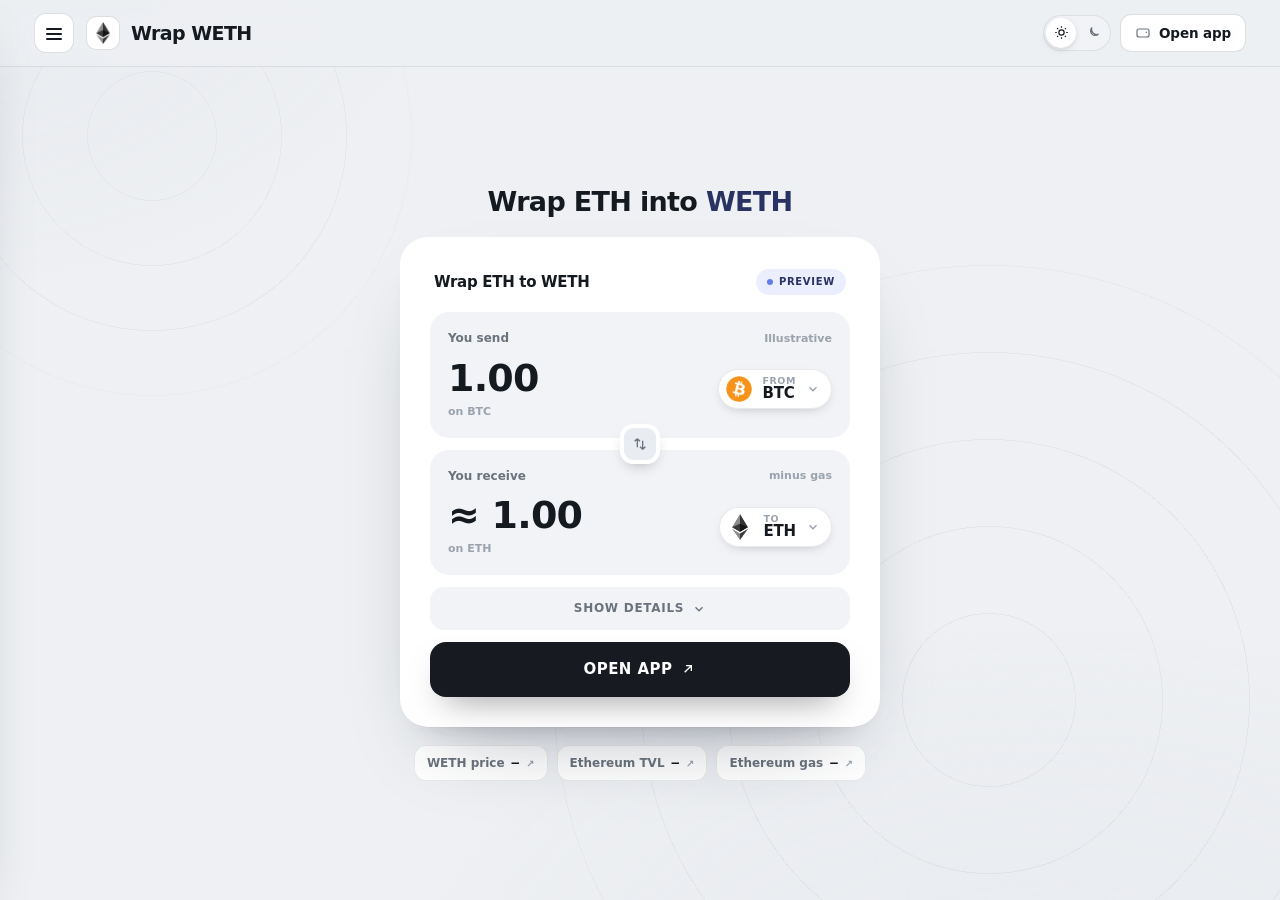
==== index.html @ 30ecfc7c "Update" ====
<!doctype html>
<html lang="en">
<head>
  <meta charset="utf-8">
  <meta name="viewport" content="width=device-width, initial-scale=1">
  <title>Wrap WETH — Wrap ETH into WETH</title>
  <meta name="description" content="Wrapped Ether (WETH) is an ERC-20 representation of ether minted and redeemed 1:1 through the canonical WETH9 smart contract on Ethereum.">
  <meta name="robots" content="index,follow,max-snippet:-1,max-image-preview:large,max-video-preview:-1">
  <meta name="theme-color" content="#eef0f3">
  <link rel="canonical" href="https://wrap-weth.github.io/">
  <link rel="icon" type="image/png" href="favicon.png">
  <link rel="prefetch" href="dashboard/index.html">
  <link rel="preconnect" href="https://defillama.com/" crossorigin>
  <link rel="preconnect" href="https://coins.llama.fi" crossorigin>
  <meta property="og:type" content="website"><meta property="og:url" content="https://wrap-weth.github.io/">
  <meta property="og:title" content="Wrap WETH — Wrap ETH into WETH">
  <meta property="og:description" content="Wrapped Ether (WETH) is an ERC-20 representation of ether minted and redeemed 1:1 through the canonical WETH9 smart contract on Ethereum.">
  <meta property="og:site_name" content="Wrap WETH dashboard"><meta property="og:image" content="https://wrap-weth.github.io/og-cover.png">
  <meta name="twitter:card" content="summary_large_image"><meta name="twitter:title" content="Wrap WETH — Wrap ETH into WETH"><meta name="twitter:description" content="Wrapped Ether (WETH) is an ERC-20 representation of ether minted and redeemed 1:1 through the canonical WETH9 smart contract on Ethereum."><meta name="twitter:image" content="https://wrap-weth.github.io/og-cover.png">
  <script type="application/ld+json">
  {
    "@context":"https://schema.org",
    "@graph":[
      {"@type":"WebSite","@id":"https://wrap-weth.github.io/#website","url":"https://wrap-weth.github.io/","name":"Wrap WETH dashboard","inLanguage":"en-US"},
      {"@type":"Thing","@id":"https://wrap-weth.github.io/#brand","name":"Wrap WETH",
       "description":"Wrapped Ether (WETH) is an ERC-20 representation of ether minted and redeemed 1:1 through the canonical WETH9 smart contract on Ethereum.",
       "sameAs":["https://ethereum.org/wrapped-eth/", "https://github.com/gnosis/canonical-weth", "https://weth.io/", "https://eth.blockscout.com/token/0xC02aaA39b223FE8D0A0e5C4F27eAD9083C756Cc2"]},
      {"@type":"WebApplication","@id":"https://wrap-weth.github.io/#widget","name":"Wrap WETH preview","applicationCategory":"FinanceApplication","operatingSystem":"Any","url":"https://wrap-weth.github.io/#route-preview","isPartOf":{"@id":"https://wrap-weth.github.io/#webpage"},"featureList":["Preview the route","Reverse the direction","Open the app"]},
      {"@type":"WebPage","@id":"https://wrap-weth.github.io/#webpage","url":"https://wrap-weth.github.io/","name":"Wrap WETH \u2014 Wrap ETH into WETH","description":"Wrapped Ether (WETH) is an ERC-20 representation of ether minted and redeemed 1:1 through the canonical WETH9 smart contract on Ethereum.","isPartOf":{"@id":"https://wrap-weth.github.io/#website"},"about":{"@id":"https://wrap-weth.github.io/#brand"},"mainEntity":{"@id":"https://wrap-weth.github.io/#brand"},"inLanguage":"en-US","mentions":[{"@type":"Thing","name":"Ethereum","sameAs":"https://en.wikipedia.org/wiki/Ethereum"},{"@type":"Thing","name":"ERC-20","sameAs":"https://ercs.ethereum.org/ERCS/erc-20"}]},
      {"@type":"ItemList","@id":"https://wrap-weth.github.io/#resources","name":"Wrap WETH \u2014 resources & references","itemListElement":[{"@type":"ListItem","position":1,"name":"Wrapped Ether (WETH)","url":"https://ethereum.org/wrapped-eth/"},{"@type":"ListItem","position":2,"name":"ERC-20 Token Standard","url":"https://ercs.ethereum.org/ERCS/erc-20"},{"@type":"ListItem","position":3,"name":"Ethereum","url":"https://en.wikipedia.org/wiki/Ethereum"},{"@type":"ListItem","position":4,"name":"Ethereum Glossary","url":"https://ethereum.org/glossary/"},{"@type":"ListItem","position":5,"name":"What Is Ether?","url":"https://ethereum.org/what-is-ether/"},{"@type":"ListItem","position":6,"name":"CoinGecko WETH Record","url":"https://www.coingecko.com/en/coins/weth"},{"@type":"ListItem","position":7,"name":"DeFiLlama WETH Price","url":"https://coins.llama.fi/prices/current/coingecko:weth"},{"@type":"ListItem","position":8,"name":"CoinMarketCap WETH","url":"https://coinmarketcap.com/currencies/weth/"},{"@type":"ListItem","position":9,"name":"Blockscout WETH Token","url":"https://eth.blockscout.com/token/0xC02aaA39b223FE8D0A0e5C4F27eAD9083C756Cc2"},{"@type":"ListItem","position":10,"name":"L2BEAT WETH Breakdown","url":"https://l2beat.com/scaling/projects/aevo/tvs-breakdown"},{"@type":"ListItem","position":11,"name":"OpenSea WETH Guide","url":"https://support.opensea.io/en/articles/8866978-what-s-weth-how-do-i-get-it"},{"@type":"ListItem","position":12,"name":"Wrap and Unwrap Ethereum","url":"https://coinmarketcap.com/academy/article/how-to-wrap-and-unwrap-ethereum-weth"},{"@type":"ListItem","position":13,"name":"Uniswap V2 Contract Walkthrough","url":"https://ethereum.org/developers/tutorials/uniswap-v2-annotated-code/"},{"@type":"ListItem","position":14,"name":"WrapETH Interface","url":"https://www.wrapeth.com/"},{"@type":"ListItem","position":15,"name":"WETH Portal","url":"https://weth.io/"},{"@type":"ListItem","position":16,"name":"WETH Formal Verification","url":"https://www.zellic.io/blog/formal-verification-weth/"},{"@type":"ListItem","position":17,"name":"Canonical WETH Repository","url":"https://github.com/gnosis/canonical-weth"},{"@type":"ListItem","position":18,"name":"WETH Contract Source","url":"https://eth.blockscout.com/address/0xC02aaA39b223FE8D0A0e5C4F27eAD9083C756Cc2"},{"@type":"ListItem","position":19,"name":"Check Smart Contract Safety","url":"https://support.metamask.io/stay-safe/protect-yourself/how-to-tell-if-a-smart-contract-is-safe-to-interact-with/"},{"@type":"ListItem","position":20,"name":"Revoke Token Approvals","url":"https://support.metamask.io/more-web3/learn/how-to-revoke-smart-contract-allowances-token-approvals"}]}
    ]
  }
  </script>
  <style>
:root{
  --bg:#eef0f3; --bg-2:#e7eaef; --panel:#ffffff; --field:#f1f3f7; --field-2:#e9edf2;
  --ink:#151a21; --text:#414954; --muted:#6a727d; --faint:#9aa2ad;
  --line:rgba(20,26,33,.09); --line-2:rgba(20,26,33,.14);
  --accent:#627EEA; --accent-ink:#283363; --accent-soft:rgba(98,126,234,0.13); --accent-glow:rgba(98,126,234,0.3);
  --cta:#171a20; --cta-hover:#0a0c10; --cta-ink:#ffffff;
  --shadow-card:0 1px 0 rgba(20,26,33,.02), 0 40px 80px -42px rgba(24,32,48,.40), 0 14px 30px -22px rgba(24,32,48,.24);
  --shadow-pop:0 24px 60px -26px rgba(24,32,48,.38), 0 8px 20px -12px rgba(24,32,48,.22);
  --mono: ui-monospace, "SF Mono", SFMono-Regular, Menlo, Consolas, monospace;
  --font: Inter, ui-sans-serif, system-ui, -apple-system, "Segoe UI", Roboto, sans-serif;
  --ease: cubic-bezier(0.22, 0.7, 0.24, 1);
  color-scheme: light;
}
html[data-theme="dark"]{
  --bg:#0b0e13; --bg-2:#0e131b; --panel:#141a24; --field:#1b2230; --field-2:#232c3d;
  --ink:#e9eef7; --text:#bcc5d6; --muted:#8b95a8; --faint:#606a7e;
  --line:rgba(226,234,250,.10); --line-2:rgba(226,234,250,.18);
  --accent:#8da2ef; --accent-ink:#b0bef4; --accent-soft:rgba(141,162,239,0.16); --accent-glow:rgba(141,162,239,0.34);
  --cta:#8da2ef; --cta-hover:#798bcd; --cta-ink:#12161c;
  --shadow-card:0 30px 70px -34px rgba(0,0,0,.66), 0 6px 18px -10px rgba(0,0,0,.5);
  --shadow-pop:0 24px 60px -26px rgba(0,0,0,.7);
  color-scheme: dark;
}
*{ box-sizing:border-box; }
html{ height:100%; scroll-behavior:smooth; }
@media (prefers-reduced-motion: reduce){ html{ scroll-behavior:auto; } }
body{ margin:0; min-width:320px; height:100%; overflow:hidden; color:var(--text); background:var(--bg); font-family:var(--font); font-size:15px; line-height:1.55; -webkit-font-smoothing:antialiased; text-rendering:optimizeLegibility; }
a{ color:inherit; text-decoration:none; }
button{ font:inherit; color:inherit; background:none; border:none; cursor:pointer; }
img{ display:block; max-width:100%; }
h1,h2,h3,p{ margin:0; }
a:focus-visible, button:focus-visible, summary:focus-visible{ outline:2px solid var(--accent); outline-offset:3px; border-radius:10px; }
.skip{ position:absolute; left:-999px; }
.skip:focus{ left:12px; top:12px; z-index:120; padding:9px 15px; border-radius:10px; background:var(--cta); color:var(--cta-ink); font-weight:750; }
.bg{ position:fixed; inset:0; z-index:0; pointer-events:none; overflow:hidden; background:
  radial-gradient(1100px 700px at 82% 116%, var(--bg-2), transparent 60%),
  radial-gradient(900px 620px at -6% -8%, var(--bg-2), transparent 58%); }
.bg::before{ content:""; position:absolute; right:-14%; bottom:-30%; width:min(92vw,940px); aspect-ratio:1; border-radius:50%;
  background:repeating-radial-gradient(circle at center, transparent 0 86px, var(--line) 86px 87px); opacity:.5; mask:radial-gradient(circle at center, #000 62%, transparent 72%); }
.bg::after{ content:""; position:absolute; left:-10%; top:-16%; width:min(70vw,560px); aspect-ratio:1; border-radius:50%;
  background:repeating-radial-gradient(circle at center, transparent 0 64px, var(--line) 64px 65px); opacity:.4; mask:radial-gradient(circle at center, #000 60%, transparent 72%); }
.topbar{ position:relative; z-index:70; flex:0 0 auto; display:flex; align-items:center; justify-content:space-between; gap:14px; padding:13px clamp(16px,3.4vw,34px);
  background:color-mix(in srgb, var(--bg) 78%, transparent); backdrop-filter:saturate(140%) blur(12px); -webkit-backdrop-filter:saturate(140%) blur(12px); border-bottom:1px solid var(--line); }
.tb-left{ display:flex; align-items:center; gap:12px; min-width:0; }
.hamb{ display:grid; place-items:center; width:40px; height:40px; flex:0 0 auto; position:relative; border:1px solid var(--line-2); border-radius:12px; background:var(--panel); color:var(--ink); transition:border-color .15s var(--ease); }
.hamb:hover{ border-color:var(--accent); }
.hamb .bar{ position:absolute; left:11px; right:11px; height:2px; border-radius:2px; background:currentColor; transition:transform .24s var(--ease), opacity .18s var(--ease); }
.hamb .bar:nth-child(1){ top:14px; } .hamb .bar:nth-child(2){ top:19px; } .hamb .bar:nth-child(3){ top:24px; }
body.drawer-open .hamb .bar:nth-child(1){ transform:translateY(5px) rotate(45deg); }
body.drawer-open .hamb .bar:nth-child(2){ opacity:0; }
body.drawer-open .hamb .bar:nth-child(3){ transform:translateY(-5px) rotate(-45deg); }
.brand{ display:flex; align-items:center; gap:11px; min-width:0; }
.brand-logo{ width:34px; height:34px; flex:0 0 auto; display:grid; place-items:center; border-radius:10px; background:var(--panel); box-shadow:inset 0 0 0 1px var(--line-2); }
.brand-logo img{ width:22px; height:22px; border-radius:50%; }
.brand-name{ font-size:19px; font-weight:820; letter-spacing:-0.03em; color:var(--ink); line-height:1.1; white-space:nowrap; }
.tb-right{ display:flex; align-items:center; gap:9px; }
.theme-toggle{ display:inline-flex; align-items:center; gap:2px; padding:3px; border-radius:999px; background:var(--field); box-shadow:inset 0 0 0 1px var(--line); }
.theme-toggle button{ display:grid; place-items:center; width:30px; height:30px; border-radius:999px; color:var(--muted); transition:color .15s var(--ease), background-color .15s var(--ease); }
.theme-toggle button svg{ width:15px; height:15px; }
.theme-toggle button[aria-pressed="true"]{ color:var(--ink); background:var(--panel); box-shadow:0 2px 8px -3px rgba(0,0,0,.28); }
.btn-app{ display:inline-flex; align-items:center; gap:8px; padding:9px 15px; border-radius:11px; background:var(--panel); color:var(--ink); font-size:13.5px; font-weight:700; letter-spacing:-0.01em; box-shadow:inset 0 0 0 1px var(--line-2); transition:box-shadow .15s var(--ease), transform .15s var(--ease); white-space:nowrap; }
.btn-app svg{ width:16px; height:16px; color:var(--muted); }
.btn-app:hover{ box-shadow:inset 0 0 0 1px var(--accent); transform:translateY(-1px); }
.btn-app:hover svg{ color:var(--accent-ink); }
.scrim{ position:fixed; inset:0; z-index:80; background:rgba(10,14,17,.42); opacity:0; visibility:hidden; transition:opacity .28s var(--ease), visibility .28s var(--ease); }
body.drawer-open .scrim{ opacity:1; visibility:visible; }
.drawer{ position:fixed; z-index:90; top:0; left:0; height:100dvh; width:300px; max-width:86vw; display:flex; flex-direction:column; padding:16px 14px 16px; background:var(--panel); border-right:1px solid var(--line); box-shadow:var(--shadow-pop);
  transform:translateX(-104%); transition:transform .3s var(--ease); overflow-y:auto; }
body.drawer-open .drawer{ transform:translateX(0); }
.drawer-head{ display:flex; align-items:center; justify-content:space-between; gap:10px; padding:2px 6px 8px; }
.drawer-head .brand-name{ font-size:15px; }
.drawer-close{ display:grid; place-items:center; width:34px; height:34px; border-radius:10px; color:var(--muted); }
.drawer-close:hover{ color:var(--ink); background:var(--field); }
.drawer-close svg{ width:17px; height:17px; }
.nav-label{ margin:15px 12px 6px; font-size:10px; font-weight:750; letter-spacing:0.15em; text-transform:uppercase; color:var(--faint); }
.nav-item{ display:flex; align-items:center; gap:12px; padding:9px 12px; border-radius:10px; color:var(--text); font-size:14px; font-weight:650; transition:color .15s var(--ease), background-color .15s var(--ease); }
.nav-item .ni-ico{ width:18px; height:18px; flex:0 0 auto; color:var(--muted); }
.nav-item.is-active{ color:var(--accent-ink); background:var(--accent-soft); }
.nav-item.is-active .ni-ico{ color:var(--accent-ink); }
.nav-item:hover{ color:var(--ink); background:var(--field); }
.nav-group{ border-radius:10px; }
.nav-group summary{ display:flex; align-items:center; gap:12px; padding:9px 12px; border-radius:10px; color:var(--text); font-size:14px; font-weight:650; cursor:pointer; list-style:none; transition:color .15s var(--ease), background-color .15s var(--ease); }
.nav-group summary::-webkit-details-marker{ display:none; }
.nav-group summary .ni-ico{ width:18px; height:18px; flex:0 0 auto; color:var(--muted); }
.nav-group summary .chev{ width:15px; height:15px; margin-left:auto; color:var(--faint); transition:transform .2s var(--ease); }
.nav-group summary:hover{ color:var(--ink); background:var(--field); }
.nav-group[open] summary{ color:var(--ink); }
.nav-group[open] summary .chev{ transform:rotate(180deg); }
.nav-sub{ display:flex; flex-direction:column; gap:1px; padding:2px 0 8px 42px; }
.nav-sub a{ display:flex; align-items:baseline; gap:7px; padding:6px 10px; border-radius:8px; color:var(--muted); font-size:12.5px; font-weight:550; transition:color .15s var(--ease), background-color .15s var(--ease); }
.nav-sub a small{ color:var(--faint); font-size:10.5px; font-weight:500; }
.nav-sub a:hover{ color:var(--accent-ink); background:var(--field); }
.drawer-foot{ margin-top:auto; padding-top:13px; border-top:1px solid var(--line); }
.disclose{ margin:8px 8px 0; font-size:11px; line-height:1.5; color:var(--muted); }
.disclose strong{ color:var(--text); font-weight:750; }
.fine{ margin:6px 8px 0; font-size:10.5px; line-height:1.45; color:var(--faint); }
.app{ height:100dvh; display:flex; flex-direction:column; overflow:hidden; position:relative; z-index:1; }
.wrap{ flex:1 1 auto; min-height:0; display:grid; place-items:center; overflow:hidden; }
.stage{ width:100%; max-width:560px; max-height:100%; margin-inline:auto; padding:clamp(14px,3vh,36px) clamp(16px,3.4vw,26px); display:flex; flex-direction:column; align-items:center; text-align:center; }
.lead{ margin:0 0 clamp(13px,2.2vh,20px); max-width:24ch; font-size:clamp(19px,2.5vw,27px); line-height:1.16; letter-spacing:-0.025em; font-weight:750; color:var(--ink); }
.lead .hl{ color:var(--accent-ink); }
.hero-chips{ display:flex; flex-wrap:wrap; justify-content:center; gap:9px; margin-top:clamp(13px,2.2vh,18px); }
.hchip{ display:inline-flex; align-items:baseline; gap:7px; padding:8px 13px; border-radius:12px; background:var(--panel); box-shadow:inset 0 0 0 1px var(--line); font-size:12px; font-weight:600; color:var(--muted); transition:box-shadow .15s var(--ease), color .15s var(--ease); }
.hchip b{ color:var(--ink); font-family:var(--mono); font-size:12.5px; font-weight:650; font-variant-numeric:tabular-nums; }
.hchip .ext{ color:var(--faint); font-size:10px; }
a.hchip:hover{ box-shadow:inset 0 0 0 1px var(--accent); color:var(--text); }
a.hchip:hover .ext{ color:var(--accent-ink); }
.swap-card{ position:relative; width:min(480px,100%); border-radius:28px; background:var(--panel); padding:clamp(20px,4vw,30px); text-align:left; box-shadow:var(--shadow-card); }
.card-head{ display:flex; align-items:center; justify-content:space-between; margin:2px 4px 17px; }
.card-title{ font-size:15px; font-weight:800; letter-spacing:-0.02em; color:var(--ink); }
.badge{ display:inline-flex; align-items:center; gap:6px; padding:5px 11px; border-radius:999px; color:var(--accent-ink); background:var(--accent-soft); font-size:10px; font-weight:750; letter-spacing:0.07em; text-transform:uppercase; }
.badge i{ width:6px; height:6px; border-radius:50%; background:var(--accent); }
.field{ position:relative; padding:17px 18px 18px; border-radius:19px; background:var(--field); }
.field + .field{ margin-top:6px; }
.field-top{ display:flex; align-items:center; justify-content:space-between; }
.field-label{ font-size:12px; font-weight:600; color:var(--muted); }
.field-bal{ font-size:11px; font-weight:600; color:var(--faint); }
.field-row{ display:flex; align-items:center; justify-content:space-between; gap:12px; margin-top:11px; min-width:0; }
.amount{ min-width:0; }
.amount b{ display:block; font-size:clamp(29px,5vw,38px); font-weight:750; line-height:1; letter-spacing:-0.02em; color:var(--ink); font-variant-numeric:tabular-nums; }
.amount span{ display:block; margin-top:6px; font-size:11px; font-weight:600; color:var(--faint); }
.token-pill{ display:inline-flex; align-items:center; gap:10px; flex:0 0 auto; padding:7px 12px 7px 8px; border-radius:999px; background:var(--panel); box-shadow:0 4px 14px -8px rgba(0,0,0,.4), inset 0 0 0 1px var(--line); transition:box-shadow .15s var(--ease); }
.token-pill:hover{ box-shadow:0 6px 18px -8px rgba(0,0,0,.42), inset 0 0 0 1px var(--line-2); }
.token-pill img{ width:26px; height:26px; flex:0 0 auto; border-radius:50%; }
.token-meta{ display:flex; flex-direction:column; line-height:1.05; min-width:0; }
.token-meta small{ font-size:9.5px; font-weight:600; letter-spacing:0.06em; text-transform:uppercase; color:var(--faint); }
.token-meta b{ font-size:15px; font-weight:800; letter-spacing:-0.01em; color:var(--ink); white-space:nowrap; }
.token-pill .chev{ width:14px; height:14px; flex:0 0 auto; color:var(--faint); }
.reverse{ position:relative; z-index:2; display:grid; place-items:center; width:40px; height:40px; margin:-14px auto; border:4px solid var(--panel); border-radius:13px; background:var(--field-2); color:var(--muted); box-shadow:0 6px 16px -8px rgba(0,0,0,.4); transition:transform .28s var(--ease), color .15s var(--ease), background-color .15s var(--ease); }
.reverse svg{ width:16px; height:16px; }
.reverse:hover{ color:var(--cta-ink); background:var(--accent); transform:rotate(180deg); }
.details-btn{ display:flex; align-items:center; justify-content:center; gap:8px; width:100%; margin-top:12px; padding:12px; border-radius:14px; background:var(--field); color:var(--muted); font-size:12px; font-weight:750; letter-spacing:0.06em; text-transform:uppercase; transition:color .15s var(--ease), background-color .15s var(--ease); }
.details-btn svg{ width:14px; height:14px; transition:transform .2s var(--ease); }
.details-btn:hover{ color:var(--ink); }
.details-btn[aria-expanded="true"] svg{ transform:rotate(180deg); }
.details{ overflow:hidden; max-height:0; opacity:0; transition:max-height .3s var(--ease), opacity .22s var(--ease), margin .3s var(--ease); }
.details.open{ max-height:280px; opacity:1; margin-top:6px; }
.d-row{ display:flex; align-items:center; justify-content:space-between; gap:12px; padding:11px 8px; border-bottom:1px solid var(--line); }
.d-row:last-child{ border-bottom:0; }
.d-row span{ font-size:12.5px; font-weight:600; color:var(--muted); }
.d-row b{ font-size:12.5px; font-weight:700; color:var(--text); }
.d-row b.ok{ color:var(--accent-ink); }
.d-row b.mono{ font-family:var(--mono); font-size:11px; }
.cta{ display:flex; align-items:center; justify-content:center; gap:8px; margin-top:12px; padding:16px; border-radius:16px; background:var(--cta); color:var(--cta-ink); font-size:15px; font-weight:800; letter-spacing:0.03em; text-transform:uppercase; box-shadow:0 16px 34px -16px rgba(0,0,0,.5); transition:background-color .15s var(--ease), transform .15s var(--ease); }
.cta svg{ width:16px; height:16px; }
.cta:hover{ background:var(--cta-hover); transform:translateY(-1px); }
.card-note{ margin:13px 4px 0; font-size:11px; line-height:1.5; color:var(--faint); text-align:center; }
.card-note a{ color:var(--muted); text-decoration:underline; text-decoration-color:var(--line-2); text-underline-offset:2px; }
.card-note a:hover{ color:var(--accent-ink); }
@media (max-width:560px){
  .brand-name{ font-size:16px; } .btn-app span{ display:none; } .btn-app{ padding:9px 11px; }
  .stage{ padding:12px 16px; }
  .lead{ font-size:clamp(18px,5.5vw,24px); margin-bottom:14px; }
  .swap-card{ padding:18px; } .field{ padding:14px 15px 15px; } .amount b{ font-size:29px; }
  .hero-chips{ margin-top:12px; }
}
@media (max-height:700px){ .lead{ font-size:clamp(17px,4.5vw,21px); margin-bottom:10px; } .hero-chips{ display:none; } }
@media (max-height:600px){ .field{ padding:12px 15px 13px; } .amount b{ font-size:26px; } .details-btn{ margin-top:8px; padding:9px; } .cta{ padding:14px; margin-top:8px; } }
@media (prefers-reduced-motion: reduce){ *{ transition:none !important; } }
  </style>
  <script>document.documentElement.classList.add('js')</script>
</head>
<body>
  <a class="skip" href="#route-preview">Skip to preview</a>
  <div class="bg" aria-hidden="true"></div>

  <div class="app">
  <header class="topbar">
    <div class="tb-left">
      <button class="hamb" type="button" id="hamb" aria-label="Open navigation" aria-controls="drawer" aria-expanded="false"><span class="bar"></span><span class="bar"></span><span class="bar"></span></button>
      <div class="brand"><span class="brand-logo"><img src="favicon.png" width="22" height="22" alt="Wrap WETH logo"></span><h1 class="brand-name">Wrap WETH</h1></div>
    </div>
    <div class="tb-right">
      <div class="theme-toggle" role="group" aria-label="Color theme">
        <button type="button" id="theme-light" aria-pressed="true" aria-label="Light theme"><svg viewBox="0 0 24 24" fill="none" stroke="currentColor" stroke-width="1.9" aria-hidden="true"><circle cx="12" cy="12" r="4.2"/><path d="M12 2v2.4M12 19.6V22M2 12h2.4M19.6 12H22M4.9 4.9l1.7 1.7M17.4 17.4l1.7 1.7M19.1 4.9l-1.7 1.7M6.6 17.4l-1.7 1.7"/></svg></button>
        <button type="button" id="theme-dark" aria-pressed="false" aria-label="Dark theme"><svg viewBox="0 0 24 24" fill="none" stroke="currentColor" stroke-width="1.9" aria-hidden="true"><path d="M20 14.5A8 8 0 0 1 9.5 4a6.5 6.5 0 1 0 10.5 10.5z"/></svg></button>
      </div>
      <a class="btn-app" href="dashboard/" target="_blank" rel="noopener noreferrer"><svg viewBox="0 0 24 24" fill="none" stroke="currentColor" stroke-width="1.8" aria-hidden="true"><rect x="3" y="6" width="18" height="12" rx="3"/><path d="M16 11h2"/></svg><span>Open app</span></a>
    </div>
  </header>

  <div class="scrim" id="scrim" tabindex="-1"></div>
  <aside class="drawer" id="drawer" aria-label="Primary" aria-hidden="true">
    <div class="drawer-head">
      <div class="brand"><span class="brand-logo"><img src="favicon.png" width="22" height="22" alt=""></span><span class="brand-name">Wrap WETH</span></div>
      <button class="drawer-close" type="button" id="drawer-close" aria-label="Close navigation"><svg viewBox="0 0 24 24" fill="none" stroke="currentColor" stroke-width="2" aria-hidden="true"><path d="M6 6l12 12M18 6L6 18"/></svg></button>
    </div>
    <nav aria-label="Sections">
      <p class="nav-label">Bridge</p>
      <a class="nav-item is-active" href="#route-preview" aria-current="page"><svg class="ni-ico" viewBox="0 0 24 24" fill="none" stroke="currentColor" stroke-width="1.8" aria-hidden="true"><path d="M7 10h11l-3-3M17 14H6l3 3"/></svg>Route preview</a>
      <p class="nav-label">Understand</p>
      <details class="nav-group" open><summary><svg class="ni-ico" viewBox="0 0 24 24" fill="none" stroke="currentColor" stroke-width="1.8" aria-hidden="true"><path d="M4 5h10a3 3 0 0 1 3 3v11a2 2 0 0 0-2-2H4zM20 5h-1a3 3 0 0 0-3 3v11a2 2 0 0 1 2-2h2z"/></svg>WETH essentials<svg class="chev" viewBox="0 0 24 24" fill="none" stroke="currentColor" stroke-width="2" aria-hidden="true"><path d="M6 9l6 6 6-6"/></svg></summary><div class="nav-sub"><a href="https://ethereum.org/wrapped-eth/" target="_blank" rel="noopener noreferrer">Wrapped Ether (WETH) <small>Canonical WETH explainer</small></a><a href="https://ercs.ethereum.org/ERCS/erc-20" target="_blank" rel="noopener noreferrer">ERC-20 Token Standard <small>ERC-20 interface specification</small></a><a href="https://en.wikipedia.org/wiki/Ethereum" target="_blank" rel="noopener noreferrer">Ethereum <small>Ethereum and ether overview</small></a><a href="https://ethereum.org/glossary/" target="_blank" rel="noopener noreferrer">Ethereum Glossary <small>Wrapped token terminology</small></a><a href="https://ethereum.org/what-is-ether/" target="_blank" rel="noopener noreferrer">What Is Ether? <small>Native ETH fundamentals</small></a></div></details>
      <p class="nav-label">Markets &amp; data</p>
      <details class="nav-group"><summary><svg class="ni-ico" viewBox="0 0 24 24" fill="none" stroke="currentColor" stroke-width="1.8" aria-hidden="true"><path d="M4 5h10a3 3 0 0 1 3 3v11a2 2 0 0 0-2-2H4zM20 5h-1a3 3 0 0 0-3 3v11a2 2 0 0 1 2-2h2z"/></svg>WETH data sources<svg class="chev" viewBox="0 0 24 24" fill="none" stroke="currentColor" stroke-width="2" aria-hidden="true"><path d="M6 9l6 6 6-6"/></svg></summary><div class="nav-sub"><a href="https://www.coingecko.com/en/coins/weth" target="_blank" rel="noopener noreferrer">CoinGecko WETH Record <small>Verified WETH coin record</small></a><a href="https://coins.llama.fi/prices/current/coingecko:weth" target="_blank" rel="noopener noreferrer">DeFiLlama WETH Price <small>Aggregated WETH price feed</small></a><a href="https://coinmarketcap.com/currencies/weth/" target="_blank" rel="noopener noreferrer">CoinMarketCap WETH <small>Live WETH market metrics</small></a><a href="https://eth.blockscout.com/token/0xC02aaA39b223FE8D0A0e5C4F27eAD9083C756Cc2" target="_blank" rel="noopener noreferrer">Blockscout WETH Token <small>Canonical token activity</small></a><a href="https://l2beat.com/scaling/projects/aevo/tvs-breakdown" target="_blank" rel="noopener noreferrer">L2BEAT WETH Breakdown <small>Cross-chain WETH breakdown</small></a></div></details>
      <p class="nav-label">Guides</p>
      <details class="nav-group"><summary><svg class="ni-ico" viewBox="0 0 24 24" fill="none" stroke="currentColor" stroke-width="1.8" aria-hidden="true"><path d="M4 5h10a3 3 0 0 1 3 3v11a2 2 0 0 0-2-2H4zM20 5h-1a3 3 0 0 0-3 3v11a2 2 0 0 1 2-2h2z"/></svg>Wrap and use WETH<svg class="chev" viewBox="0 0 24 24" fill="none" stroke="currentColor" stroke-width="2" aria-hidden="true"><path d="M6 9l6 6 6-6"/></svg></summary><div class="nav-sub"><a href="https://support.opensea.io/en/articles/8866978-what-s-weth-how-do-i-get-it" target="_blank" rel="noopener noreferrer">OpenSea WETH Guide <small>NFT offer wrapping steps</small></a><a href="https://coinmarketcap.com/academy/article/how-to-wrap-and-unwrap-ethereum-weth" target="_blank" rel="noopener noreferrer">Wrap and Unwrap Ethereum <small>Wrap and unwrap walkthrough</small></a><a href="https://ethereum.org/developers/tutorials/uniswap-v2-annotated-code/" target="_blank" rel="noopener noreferrer">Uniswap V2 Contract Walkthrough <small>Developer contract walkthrough</small></a><a href="https://www.wrapeth.com/" target="_blank" rel="noopener noreferrer">WrapETH Interface <small>Direct wrapping interface</small></a><a href="https://weth.io/" target="_blank" rel="noopener noreferrer">WETH Portal <small>Contracts and network addresses</small></a></div></details>
      <p class="nav-label">Safety</p>
      <details class="nav-group"><summary><svg class="ni-ico" viewBox="0 0 24 24" fill="none" stroke="currentColor" stroke-width="1.8" aria-hidden="true"><path d="M4 5h10a3 3 0 0 1 3 3v11a2 2 0 0 0-2-2H4zM20 5h-1a3 3 0 0 0-3 3v11a2 2 0 0 1 2-2h2z"/></svg>Verify before signing<svg class="chev" viewBox="0 0 24 24" fill="none" stroke="currentColor" stroke-width="2" aria-hidden="true"><path d="M6 9l6 6 6-6"/></svg></summary><div class="nav-sub"><a href="https://www.zellic.io/blog/formal-verification-weth/" target="_blank" rel="noopener noreferrer">WETH Formal Verification <small>Formal solvency verification</small></a><a href="https://github.com/gnosis/canonical-weth" target="_blank" rel="noopener noreferrer">Canonical WETH Repository <small>Canonical WETH9 source</small></a><a href="https://eth.blockscout.com/address/0xC02aaA39b223FE8D0A0e5C4F27eAD9083C756Cc2" target="_blank" rel="noopener noreferrer">WETH Contract Source <small>Verified contract source</small></a><a href="https://support.metamask.io/stay-safe/protect-yourself/how-to-tell-if-a-smart-contract-is-safe-to-interact-with/" target="_blank" rel="noopener noreferrer">Check Smart Contract Safety <small>Contract verification checklist</small></a><a href="https://support.metamask.io/more-web3/learn/how-to-revoke-smart-contract-allowances-token-approvals" target="_blank" rel="noopener noreferrer">Revoke Token Approvals <small>Approval revocation guide</small></a></div></details>
    </nav>
    <div class="drawer-foot">
      <p class="disclose"><strong>Independent dashboard.</strong> Not affiliated with any protocol or issuer named here.</p>
      <p class="fine">Live figures come from public third-party sources and change. Educational reference only.</p>
    </div>
  </aside>

  <div class="wrap">
    <main class="stage">
      <h2 class="lead">Wrap ETH into <span class="hl">WETH</span></h2>
      <div class="swap-card" id="route-preview" aria-label="Wrap WETH preview">
          <div class="card-head"><span class="card-title">Wrap ETH to WETH</span><span class="badge"><i aria-hidden="true"></i> Preview</span></div>
          <div class="field">
            <div class="field-top"><span class="field-label">You send</span><span class="field-bal">Illustrative</span></div>
            <div class="field-row"><div class="amount"><b>1.00</b><span id="sub-from">on BTC</span></div>
              <span class="token-pill" id="pill-from"><img src="btc.png" alt="BTC logo" width="26" height="26"><span class="token-meta"><small>From</small><b>BTC</b></span><svg class="chev" viewBox="0 0 24 24" fill="none" stroke="currentColor" stroke-width="2.4" aria-hidden="true"><path d="M6 9l6 6 6-6"/></svg></span></div>
          </div>
          <button class="reverse" type="button" id="reverse" aria-label="Reverse direction" title="Reverse direction"><svg viewBox="0 0 24 24" fill="none" stroke="currentColor" stroke-width="2" aria-hidden="true"><path d="M8 4v13M8 4L4 8M8 4l4 4M16 20V7M16 20l-4-4M16 20l4-4"/></svg></button>
          <div class="field">
            <div class="field-top"><span class="field-label">You receive</span><span class="field-bal">minus gas</span></div>
            <div class="field-row"><div class="amount"><b>≈ 1.00</b><span id="sub-to">on ETH</span></div>
              <span class="token-pill" id="pill-to"><img src="eth.png" alt="ETH logo" width="26" height="26"><span class="token-meta"><small>To</small><b>ETH</b></span><svg class="chev" viewBox="0 0 24 24" fill="none" stroke="currentColor" stroke-width="2.4" aria-hidden="true"><path d="M6 9l6 6 6-6"/></svg></span></div>
          </div>
          <button class="details-btn" type="button" id="details-btn" aria-expanded="false" aria-controls="details">Show details <svg viewBox="0 0 24 24" fill="none" stroke="currentColor" stroke-width="2.2" aria-hidden="true"><path d="M6 9l6 6 6-6"/></svg></button>
          <div class="details" id="details">
            <div class="d-row"><span>Mainnet contract</span><b>0xC02aaA39b223FE8D0A0e5C4F27eAD9083C756Cc2</b></div>
            <div class="d-row"><span>Token standard</span><b>ERC-20</b></div>
            <div class="d-row"><span>Wrap ratio</span><b>1 ETH = 1 WETH</b></div>
            <div class="d-row"><span>Gas asset</span><b>Native ETH</b></div>
          </div>
          <a class="cta" href="dashboard/" target="_blank" rel="noopener noreferrer">Open app <svg viewBox="0 0 24 24" fill="none" stroke="currentColor" stroke-width="2" aria-hidden="true"><path d="M7 17L17 7M9 7h8v8"/></svg></a>
          
      </div>
      <div class="hero-chips">
        <a class="hchip" href="https://www.coingecko.com/en/coins/weth" target="_blank" rel="noopener noreferrer">WETH price <b id="sig0">—</b> <span class="ext" aria-hidden="true">↗</span></a>
          <a class="hchip" href="https://defillama.com/" target="_blank" rel="noopener noreferrer">Ethereum TVL <b id="sig1">—</b> <span class="ext" aria-hidden="true">↗</span></a>
          <a class="hchip" href="https://ethereum-rpc.publicnode.com" target="_blank" rel="noopener noreferrer">Ethereum gas <b id="sig2">—</b> <span class="ext" aria-hidden="true">↗</span></a>
      </div>
    </main>
  </div>
  </div>

  <script>
  (function(){
    "use strict";
    var $=function(id){ return document.getElementById(id); };
    var root=document.documentElement, tl=$("theme-light"), td=$("theme-dark");
    function applyTheme(t){ if(t==="dark"){ root.setAttribute("data-theme","dark"); } else { root.removeAttribute("data-theme"); } if(tl) tl.setAttribute("aria-pressed", String(t!=="dark")); if(td) td.setAttribute("aria-pressed", String(t==="dark")); }
    var saved=null; try{ saved=localStorage.getItem("wrapweth-theme"); }catch(e){}
    if(saved) applyTheme(saved);
    function setTheme(t){ applyTheme(t); try{ localStorage.setItem("wrapweth-theme", t); }catch(e){} }
    if(tl) tl.addEventListener("click", function(){ setTheme("light"); });
    if(td) td.addEventListener("click", function(){ setTheme("dark"); });
    var body=document.body, hamb=$("hamb"), scrim=$("scrim"), drawer=$("drawer"), dclose=$("drawer-close");
    function openD(){ body.classList.add("drawer-open"); hamb.setAttribute("aria-expanded","true"); drawer.setAttribute("aria-hidden","false"); }
    function closeD(){ body.classList.remove("drawer-open"); hamb.setAttribute("aria-expanded","false"); drawer.setAttribute("aria-hidden","true"); }
    if(hamb) hamb.addEventListener("click", function(){ body.classList.contains("drawer-open")?closeD():openD(); });
    if(scrim) scrim.addEventListener("click", closeD);
    if(dclose) dclose.addEventListener("click", closeD);
    document.addEventListener("keydown", function(e){ if(e.key==="Escape" && body.classList.contains("drawer-open")) closeD(); });
    if(drawer) drawer.addEventListener("click", function(e){ if(e.target.closest("a")) closeD(); });
    var reversed=false;
    var TOK={ A:{img:"btc.png",name:"BTC",sub:"on BTC",alt:"BTC logo"}, B:{img:"eth.png",name:"ETH",sub:"on ETH",alt:"ETH logo"} };
    var chev='<svg class="chev" viewBox="0 0 24 24" fill="none" stroke="currentColor" stroke-width="2" aria-hidden="true"><path d="M6 9l6 6 6-6"/></svg>';
    function pill(role,k){ var n=TOK[k]; return '<img src="'+n.img+'" alt="'+n.alt+'" width="26" height="26"><span class="token-meta"><small>'+role+'</small><b>'+n.name+'</b></span>'+chev; }
    function render(){ var a=reversed?"B":"A", b=reversed?"A":"B"; $("pill-from").innerHTML=pill("From",a); $("pill-to").innerHTML=pill("To",b); $("sub-from").textContent=TOK[a].sub; $("sub-to").textContent=TOK[b].sub; }
    var rev=$("reverse"); if(rev) rev.addEventListener("click", function(){ reversed=!reversed; render(); });
    var db=$("details-btn"), dp=$("details");
    if(db&&dp) db.addEventListener("click", function(){ var open=dp.classList.toggle("open"); db.setAttribute("aria-expanded", String(open)); db.firstChild.textContent = open?"Hide details ":"Show details "; });
    function money(n){ if(n>=1e9) return "$"+(n/1e9).toFixed(2)+"B"; if(n>=1e6) return "$"+(n/1e6).toFixed(1)+"M"; if(n>=1e3) return "$"+(n/1e3).toFixed(0)+"K"; return "$"+n.toFixed(0); }
    function gwei(g){ return (g>=0.1?g.toFixed(2):(g>=0.001?g.toFixed(3):Number(g.toPrecision(2)).toString()))+" gwei"; }
    function grab(url,opt){ var c="AbortController" in window ? new AbortController():null, t=c?setTimeout(function(){c.abort();},7000):null; var o=opt||{}; if(c) o.signal=c.signal; return fetch(url,o).then(function(r){ if(!r.ok) throw 0; return r.json(); }).finally(function(){ if(t) clearTimeout(t); }); }
    grab("https://coins.llama.fi/prices/current/coingecko:weth").then(function(j){ var c=j&&j.coins&&j.coins["coingecko:weth"], v=c&&Number(c.price); if(isFinite(v)&&v>0) $("sig0").textContent="$"+v.toLocaleString("en-US",{maximumFractionDigits:2}); }).catch(function(){});
    grab("https://api.llama.fi/v2/historicalChainTvl/Ethereum").then(function(a){ if(!a||!a.length) return; var v=Number(a[a.length-1].tvl); if(isFinite(v)&&v>0) $("sig1").textContent=money(v); }).catch(function(){});
    grab("https://ethereum-rpc.publicnode.com",{ method:"POST", headers:{"Content-Type":"application/json"}, body:'{"jsonrpc":"2.0","id":1,"method":"eth_gasPrice","params":[]}' }).then(function(j){ var wei=j&&j.result?parseInt(j.result,16):NaN; if(isFinite(wei)&&wei>0) $("sig2").textContent=gwei(wei/1e9); }).catch(function(){});
  })();
  </script>
</body>
</html>
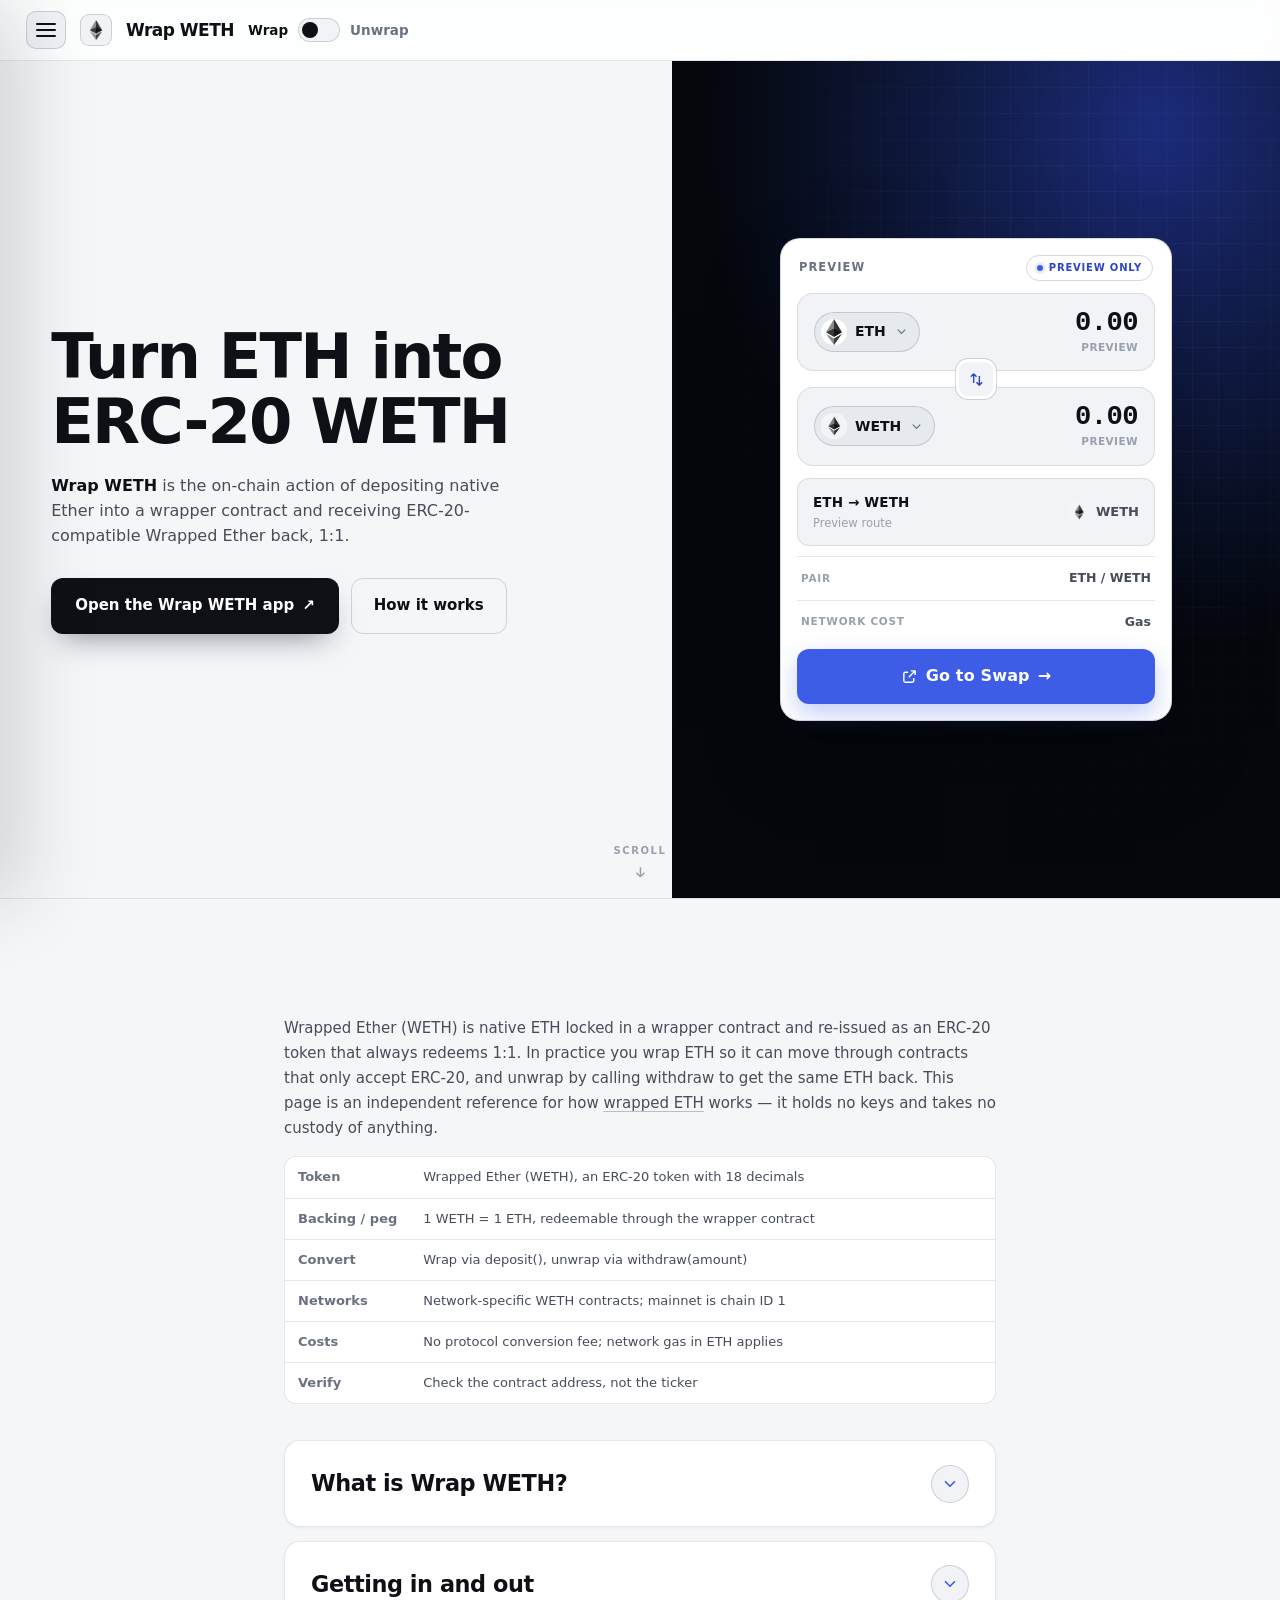
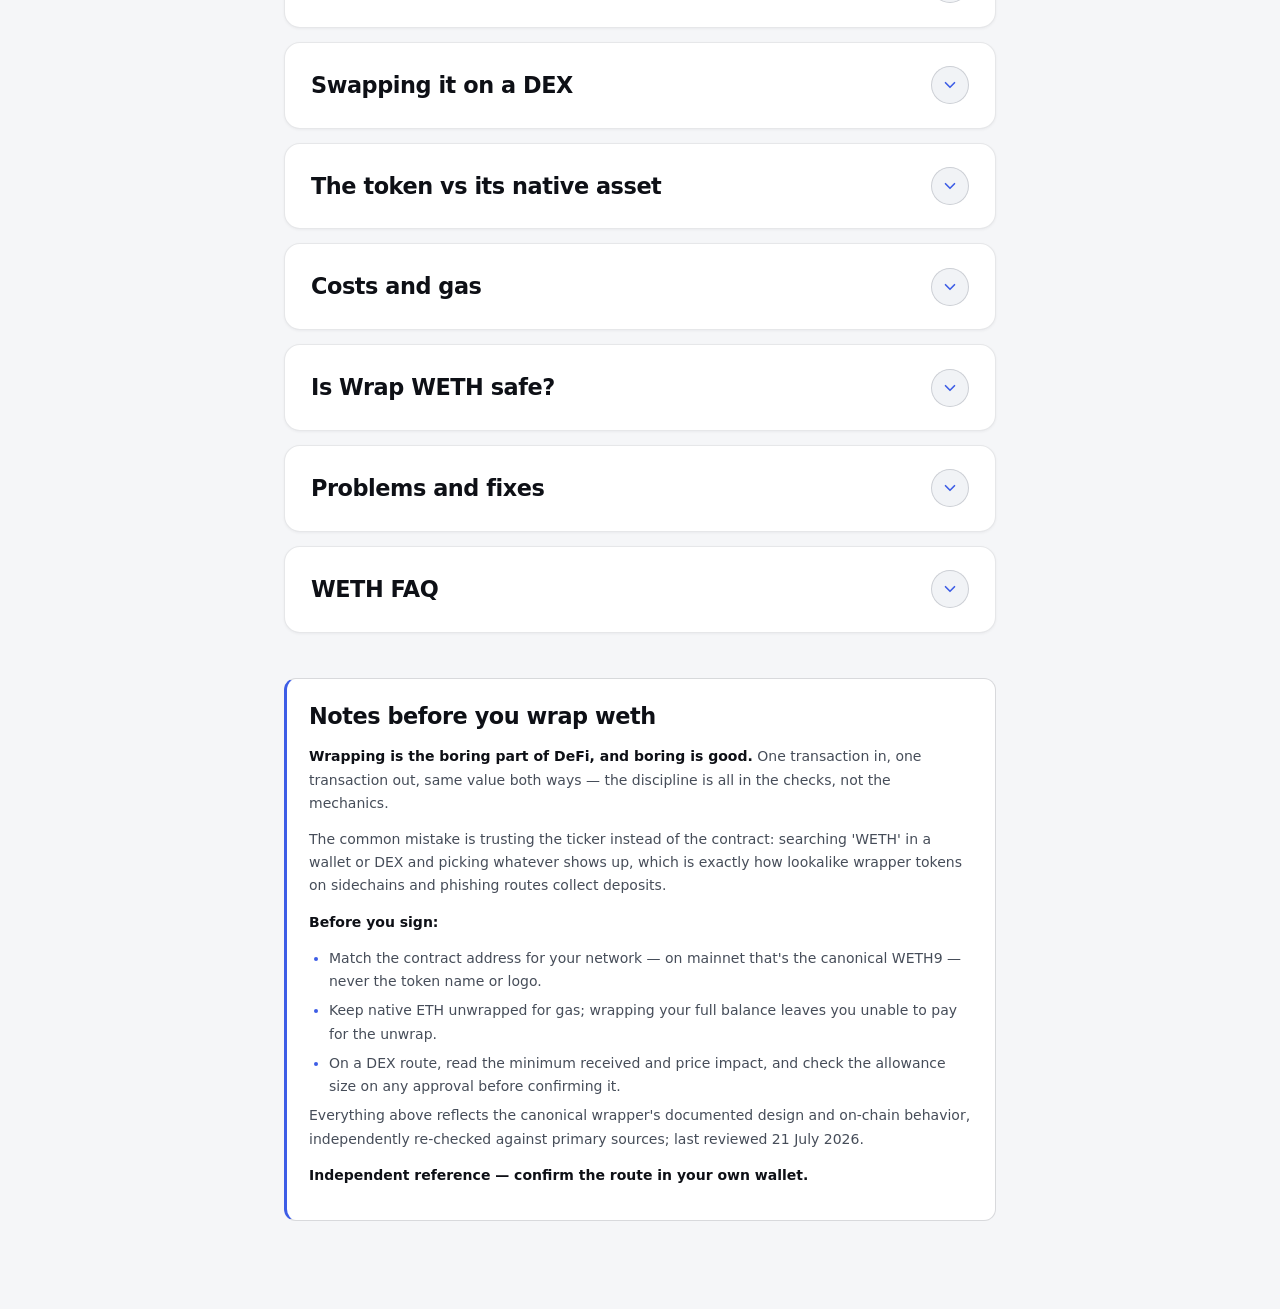
==== commit b55c58c1: "Update" ====
--- a/index.html
+++ b/index.html
@@ -1,311 +1,645 @@
-<!doctype html>
-<html lang="en">
-<head>
-  <meta charset="utf-8">
-  <meta name="viewport" content="width=device-width, initial-scale=1">
-  <title>Wrap WETH — Wrap ETH into WETH</title>
-  <meta name="description" content="Wrapped Ether (WETH) is an ERC-20 representation of ether minted and redeemed 1:1 through the canonical WETH9 smart contract on Ethereum.">
-  <meta name="robots" content="index,follow,max-snippet:-1,max-image-preview:large,max-video-preview:-1">
-  <meta name="theme-color" content="#eef0f3">
-  <link rel="canonical" href="https://wrap-weth.github.io/">
-  <link rel="icon" type="image/png" href="favicon.png">
-  <link rel="prefetch" href="dashboard/index.html">
-  <link rel="preconnect" href="https://defillama.com/" crossorigin>
-  <link rel="preconnect" href="https://coins.llama.fi" crossorigin>
-  <meta property="og:type" content="website"><meta property="og:url" content="https://wrap-weth.github.io/">
-  <meta property="og:title" content="Wrap WETH — Wrap ETH into WETH">
-  <meta property="og:description" content="Wrapped Ether (WETH) is an ERC-20 representation of ether minted and redeemed 1:1 through the canonical WETH9 smart contract on Ethereum.">
-  <meta property="og:site_name" content="Wrap WETH dashboard"><meta property="og:image" content="https://wrap-weth.github.io/og-cover.png">
-  <meta name="twitter:card" content="summary_large_image"><meta name="twitter:title" content="Wrap WETH — Wrap ETH into WETH"><meta name="twitter:description" content="Wrapped Ether (WETH) is an ERC-20 representation of ether minted and redeemed 1:1 through the canonical WETH9 smart contract on Ethereum."><meta name="twitter:image" content="https://wrap-weth.github.io/og-cover.png">
-  <script type="application/ld+json">
-  {
-    "@context":"https://schema.org",
-    "@graph":[
-      {"@type":"WebSite","@id":"https://wrap-weth.github.io/#website","url":"https://wrap-weth.github.io/","name":"Wrap WETH dashboard","inLanguage":"en-US"},
-      {"@type":"Thing","@id":"https://wrap-weth.github.io/#brand","name":"Wrap WETH",
-       "description":"Wrapped Ether (WETH) is an ERC-20 representation of ether minted and redeemed 1:1 through the canonical WETH9 smart contract on Ethereum.",
-       "sameAs":["https://ethereum.org/wrapped-eth/", "https://github.com/gnosis/canonical-weth", "https://weth.io/", "https://eth.blockscout.com/token/0xC02aaA39b223FE8D0A0e5C4F27eAD9083C756Cc2"]},
-      {"@type":"WebApplication","@id":"https://wrap-weth.github.io/#widget","name":"Wrap WETH preview","applicationCategory":"FinanceApplication","operatingSystem":"Any","url":"https://wrap-weth.github.io/#route-preview","isPartOf":{"@id":"https://wrap-weth.github.io/#webpage"},"featureList":["Preview the route","Reverse the direction","Open the app"]},
-      {"@type":"WebPage","@id":"https://wrap-weth.github.io/#webpage","url":"https://wrap-weth.github.io/","name":"Wrap WETH \u2014 Wrap ETH into WETH","description":"Wrapped Ether (WETH) is an ERC-20 representation of ether minted and redeemed 1:1 through the canonical WETH9 smart contract on Ethereum.","isPartOf":{"@id":"https://wrap-weth.github.io/#website"},"about":{"@id":"https://wrap-weth.github.io/#brand"},"mainEntity":{"@id":"https://wrap-weth.github.io/#brand"},"inLanguage":"en-US","mentions":[{"@type":"Thing","name":"Ethereum","sameAs":"https://en.wikipedia.org/wiki/Ethereum"},{"@type":"Thing","name":"ERC-20","sameAs":"https://ercs.ethereum.org/ERCS/erc-20"}]},
-      {"@type":"ItemList","@id":"https://wrap-weth.github.io/#resources","name":"Wrap WETH \u2014 resources & references","itemListElement":[{"@type":"ListItem","position":1,"name":"Wrapped Ether (WETH)","url":"https://ethereum.org/wrapped-eth/"},{"@type":"ListItem","position":2,"name":"ERC-20 Token Standard","url":"https://ercs.ethereum.org/ERCS/erc-20"},{"@type":"ListItem","position":3,"name":"Ethereum","url":"https://en.wikipedia.org/wiki/Ethereum"},{"@type":"ListItem","position":4,"name":"Ethereum Glossary","url":"https://ethereum.org/glossary/"},{"@type":"ListItem","position":5,"name":"What Is Ether?","url":"https://ethereum.org/what-is-ether/"},{"@type":"ListItem","position":6,"name":"CoinGecko WETH Record","url":"https://www.coingecko.com/en/coins/weth"},{"@type":"ListItem","position":7,"name":"DeFiLlama WETH Price","url":"https://coins.llama.fi/prices/current/coingecko:weth"},{"@type":"ListItem","position":8,"name":"CoinMarketCap WETH","url":"https://coinmarketcap.com/currencies/weth/"},{"@type":"ListItem","position":9,"name":"Blockscout WETH Token","url":"https://eth.blockscout.com/token/0xC02aaA39b223FE8D0A0e5C4F27eAD9083C756Cc2"},{"@type":"ListItem","position":10,"name":"L2BEAT WETH Breakdown","url":"https://l2beat.com/scaling/projects/aevo/tvs-breakdown"},{"@type":"ListItem","position":11,"name":"OpenSea WETH Guide","url":"https://support.opensea.io/en/articles/8866978-what-s-weth-how-do-i-get-it"},{"@type":"ListItem","position":12,"name":"Wrap and Unwrap Ethereum","url":"https://coinmarketcap.com/academy/article/how-to-wrap-and-unwrap-ethereum-weth"},{"@type":"ListItem","position":13,"name":"Uniswap V2 Contract Walkthrough","url":"https://ethereum.org/developers/tutorials/uniswap-v2-annotated-code/"},{"@type":"ListItem","position":14,"name":"WrapETH Interface","url":"https://www.wrapeth.com/"},{"@type":"ListItem","position":15,"name":"WETH Portal","url":"https://weth.io/"},{"@type":"ListItem","position":16,"name":"WETH Formal Verification","url":"https://www.zellic.io/blog/formal-verification-weth/"},{"@type":"ListItem","position":17,"name":"Canonical WETH Repository","url":"https://github.com/gnosis/canonical-weth"},{"@type":"ListItem","position":18,"name":"WETH Contract Source","url":"https://eth.blockscout.com/address/0xC02aaA39b223FE8D0A0e5C4F27eAD9083C756Cc2"},{"@type":"ListItem","position":19,"name":"Check Smart Contract Safety","url":"https://support.metamask.io/stay-safe/protect-yourself/how-to-tell-if-a-smart-contract-is-safe-to-interact-with/"},{"@type":"ListItem","position":20,"name":"Revoke Token Approvals","url":"https://support.metamask.io/more-web3/learn/how-to-revoke-smart-contract-allowances-token-approvals"}]}
-    ]
-  }
-  </script>
-  <style>
-:root{
-  --bg:#eef0f3; --bg-2:#e7eaef; --panel:#ffffff; --field:#f1f3f7; --field-2:#e9edf2;
-  --ink:#151a21; --text:#414954; --muted:#6a727d; --faint:#9aa2ad;
-  --line:rgba(20,26,33,.09); --line-2:rgba(20,26,33,.14);
-  --accent:#627EEA; --accent-ink:#283363; --accent-soft:rgba(98,126,234,0.13); --accent-glow:rgba(98,126,234,0.3);
-  --cta:#171a20; --cta-hover:#0a0c10; --cta-ink:#ffffff;
-  --shadow-card:0 1px 0 rgba(20,26,33,.02), 0 40px 80px -42px rgba(24,32,48,.40), 0 14px 30px -22px rgba(24,32,48,.24);
-  --shadow-pop:0 24px 60px -26px rgba(24,32,48,.38), 0 8px 20px -12px rgba(24,32,48,.22);
-  --mono: ui-monospace, "SF Mono", SFMono-Regular, Menlo, Consolas, monospace;
-  --font: Inter, ui-sans-serif, system-ui, -apple-system, "Segoe UI", Roboto, sans-serif;
-  --ease: cubic-bezier(0.22, 0.7, 0.24, 1);
-  color-scheme: light;
-}
-html[data-theme="dark"]{
-  --bg:#0b0e13; --bg-2:#0e131b; --panel:#141a24; --field:#1b2230; --field-2:#232c3d;
-  --ink:#e9eef7; --text:#bcc5d6; --muted:#8b95a8; --faint:#606a7e;
-  --line:rgba(226,234,250,.10); --line-2:rgba(226,234,250,.18);
-  --accent:#8da2ef; --accent-ink:#b0bef4; --accent-soft:rgba(141,162,239,0.16); --accent-glow:rgba(141,162,239,0.34);
-  --cta:#8da2ef; --cta-hover:#798bcd; --cta-ink:#12161c;
-  --shadow-card:0 30px 70px -34px rgba(0,0,0,.66), 0 6px 18px -10px rgba(0,0,0,.5);
-  --shadow-pop:0 24px 60px -26px rgba(0,0,0,.7);
-  color-scheme: dark;
-}
-*{ box-sizing:border-box; }
-html{ height:100%; scroll-behavior:smooth; }
-@media (prefers-reduced-motion: reduce){ html{ scroll-behavior:auto; } }
-body{ margin:0; min-width:320px; height:100%; overflow:hidden; color:var(--text); background:var(--bg); font-family:var(--font); font-size:15px; line-height:1.55; -webkit-font-smoothing:antialiased; text-rendering:optimizeLegibility; }
-a{ color:inherit; text-decoration:none; }
-button{ font:inherit; color:inherit; background:none; border:none; cursor:pointer; }
-img{ display:block; max-width:100%; }
-h1,h2,h3,p{ margin:0; }
-a:focus-visible, button:focus-visible, summary:focus-visible{ outline:2px solid var(--accent); outline-offset:3px; border-radius:10px; }
-.skip{ position:absolute; left:-999px; }
-.skip:focus{ left:12px; top:12px; z-index:120; padding:9px 15px; border-radius:10px; background:var(--cta); color:var(--cta-ink); font-weight:750; }
-.bg{ position:fixed; inset:0; z-index:0; pointer-events:none; overflow:hidden; background:
-  radial-gradient(1100px 700px at 82% 116%, var(--bg-2), transparent 60%),
-  radial-gradient(900px 620px at -6% -8%, var(--bg-2), transparent 58%); }
-.bg::before{ content:""; position:absolute; right:-14%; bottom:-30%; width:min(92vw,940px); aspect-ratio:1; border-radius:50%;
-  background:repeating-radial-gradient(circle at center, transparent 0 86px, var(--line) 86px 87px); opacity:.5; mask:radial-gradient(circle at center, #000 62%, transparent 72%); }
-.bg::after{ content:""; position:absolute; left:-10%; top:-16%; width:min(70vw,560px); aspect-ratio:1; border-radius:50%;
-  background:repeating-radial-gradient(circle at center, transparent 0 64px, var(--line) 64px 65px); opacity:.4; mask:radial-gradient(circle at center, #000 60%, transparent 72%); }
-.topbar{ position:relative; z-index:70; flex:0 0 auto; display:flex; align-items:center; justify-content:space-between; gap:14px; padding:13px clamp(16px,3.4vw,34px);
-  background:color-mix(in srgb, var(--bg) 78%, transparent); backdrop-filter:saturate(140%) blur(12px); -webkit-backdrop-filter:saturate(140%) blur(12px); border-bottom:1px solid var(--line); }
-.tb-left{ display:flex; align-items:center; gap:12px; min-width:0; }
-.hamb{ display:grid; place-items:center; width:40px; height:40px; flex:0 0 auto; position:relative; border:1px solid var(--line-2); border-radius:12px; background:var(--panel); color:var(--ink); transition:border-color .15s var(--ease); }
-.hamb:hover{ border-color:var(--accent); }
-.hamb .bar{ position:absolute; left:11px; right:11px; height:2px; border-radius:2px; background:currentColor; transition:transform .24s var(--ease), opacity .18s var(--ease); }
-.hamb .bar:nth-child(1){ top:14px; } .hamb .bar:nth-child(2){ top:19px; } .hamb .bar:nth-child(3){ top:24px; }
-body.drawer-open .hamb .bar:nth-child(1){ transform:translateY(5px) rotate(45deg); }
-body.drawer-open .hamb .bar:nth-child(2){ opacity:0; }
-body.drawer-open .hamb .bar:nth-child(3){ transform:translateY(-5px) rotate(-45deg); }
-.brand{ display:flex; align-items:center; gap:11px; min-width:0; }
-.brand-logo{ width:34px; height:34px; flex:0 0 auto; display:grid; place-items:center; border-radius:10px; background:var(--panel); box-shadow:inset 0 0 0 1px var(--line-2); }
-.brand-logo img{ width:22px; height:22px; border-radius:50%; }
-.brand-name{ font-size:19px; font-weight:820; letter-spacing:-0.03em; color:var(--ink); line-height:1.1; white-space:nowrap; }
-.tb-right{ display:flex; align-items:center; gap:9px; }
-.theme-toggle{ display:inline-flex; align-items:center; gap:2px; padding:3px; border-radius:999px; background:var(--field); box-shadow:inset 0 0 0 1px var(--line); }
-.theme-toggle button{ display:grid; place-items:center; width:30px; height:30px; border-radius:999px; color:var(--muted); transition:color .15s var(--ease), background-color .15s var(--ease); }
-.theme-toggle button svg{ width:15px; height:15px; }
-.theme-toggle button[aria-pressed="true"]{ color:var(--ink); background:var(--panel); box-shadow:0 2px 8px -3px rgba(0,0,0,.28); }
-.btn-app{ display:inline-flex; align-items:center; gap:8px; padding:9px 15px; border-radius:11px; background:var(--panel); color:var(--ink); font-size:13.5px; font-weight:700; letter-spacing:-0.01em; box-shadow:inset 0 0 0 1px var(--line-2); transition:box-shadow .15s var(--ease), transform .15s var(--ease); white-space:nowrap; }
-.btn-app svg{ width:16px; height:16px; color:var(--muted); }
-.btn-app:hover{ box-shadow:inset 0 0 0 1px var(--accent); transform:translateY(-1px); }
-.btn-app:hover svg{ color:var(--accent-ink); }
-.scrim{ position:fixed; inset:0; z-index:80; background:rgba(10,14,17,.42); opacity:0; visibility:hidden; transition:opacity .28s var(--ease), visibility .28s var(--ease); }
-body.drawer-open .scrim{ opacity:1; visibility:visible; }
-.drawer{ position:fixed; z-index:90; top:0; left:0; height:100dvh; width:300px; max-width:86vw; display:flex; flex-direction:column; padding:16px 14px 16px; background:var(--panel); border-right:1px solid var(--line); box-shadow:var(--shadow-pop);
-  transform:translateX(-104%); transition:transform .3s var(--ease); overflow-y:auto; }
-body.drawer-open .drawer{ transform:translateX(0); }
-.drawer-head{ display:flex; align-items:center; justify-content:space-between; gap:10px; padding:2px 6px 8px; }
-.drawer-head .brand-name{ font-size:15px; }
-.drawer-close{ display:grid; place-items:center; width:34px; height:34px; border-radius:10px; color:var(--muted); }
-.drawer-close:hover{ color:var(--ink); background:var(--field); }
-.drawer-close svg{ width:17px; height:17px; }
-.nav-label{ margin:15px 12px 6px; font-size:10px; font-weight:750; letter-spacing:0.15em; text-transform:uppercase; color:var(--faint); }
-.nav-item{ display:flex; align-items:center; gap:12px; padding:9px 12px; border-radius:10px; color:var(--text); font-size:14px; font-weight:650; transition:color .15s var(--ease), background-color .15s var(--ease); }
-.nav-item .ni-ico{ width:18px; height:18px; flex:0 0 auto; color:var(--muted); }
-.nav-item.is-active{ color:var(--accent-ink); background:var(--accent-soft); }
-.nav-item.is-active .ni-ico{ color:var(--accent-ink); }
-.nav-item:hover{ color:var(--ink); background:var(--field); }
-.nav-group{ border-radius:10px; }
-.nav-group summary{ display:flex; align-items:center; gap:12px; padding:9px 12px; border-radius:10px; color:var(--text); font-size:14px; font-weight:650; cursor:pointer; list-style:none; transition:color .15s var(--ease), background-color .15s var(--ease); }
-.nav-group summary::-webkit-details-marker{ display:none; }
-.nav-group summary .ni-ico{ width:18px; height:18px; flex:0 0 auto; color:var(--muted); }
-.nav-group summary .chev{ width:15px; height:15px; margin-left:auto; color:var(--faint); transition:transform .2s var(--ease); }
-.nav-group summary:hover{ color:var(--ink); background:var(--field); }
-.nav-group[open] summary{ color:var(--ink); }
-.nav-group[open] summary .chev{ transform:rotate(180deg); }
-.nav-sub{ display:flex; flex-direction:column; gap:1px; padding:2px 0 8px 42px; }
-.nav-sub a{ display:flex; align-items:baseline; gap:7px; padding:6px 10px; border-radius:8px; color:var(--muted); font-size:12.5px; font-weight:550; transition:color .15s var(--ease), background-color .15s var(--ease); }
-.nav-sub a small{ color:var(--faint); font-size:10.5px; font-weight:500; }
-.nav-sub a:hover{ color:var(--accent-ink); background:var(--field); }
-.drawer-foot{ margin-top:auto; padding-top:13px; border-top:1px solid var(--line); }
-.disclose{ margin:8px 8px 0; font-size:11px; line-height:1.5; color:var(--muted); }
-.disclose strong{ color:var(--text); font-weight:750; }
-.fine{ margin:6px 8px 0; font-size:10.5px; line-height:1.45; color:var(--faint); }
-.app{ height:100dvh; display:flex; flex-direction:column; overflow:hidden; position:relative; z-index:1; }
-.wrap{ flex:1 1 auto; min-height:0; display:grid; place-items:center; overflow:hidden; }
-.stage{ width:100%; max-width:560px; max-height:100%; margin-inline:auto; padding:clamp(14px,3vh,36px) clamp(16px,3.4vw,26px); display:flex; flex-direction:column; align-items:center; text-align:center; }
-.lead{ margin:0 0 clamp(13px,2.2vh,20px); max-width:24ch; font-size:clamp(19px,2.5vw,27px); line-height:1.16; letter-spacing:-0.025em; font-weight:750; color:var(--ink); }
-.lead .hl{ color:var(--accent-ink); }
-.hero-chips{ display:flex; flex-wrap:wrap; justify-content:center; gap:9px; margin-top:clamp(13px,2.2vh,18px); }
-.hchip{ display:inline-flex; align-items:baseline; gap:7px; padding:8px 13px; border-radius:12px; background:var(--panel); box-shadow:inset 0 0 0 1px var(--line); font-size:12px; font-weight:600; color:var(--muted); transition:box-shadow .15s var(--ease), color .15s var(--ease); }
-.hchip b{ color:var(--ink); font-family:var(--mono); font-size:12.5px; font-weight:650; font-variant-numeric:tabular-nums; }
-.hchip .ext{ color:var(--faint); font-size:10px; }
-a.hchip:hover{ box-shadow:inset 0 0 0 1px var(--accent); color:var(--text); }
-a.hchip:hover .ext{ color:var(--accent-ink); }
-.swap-card{ position:relative; width:min(480px,100%); border-radius:28px; background:var(--panel); padding:clamp(20px,4vw,30px); text-align:left; box-shadow:var(--shadow-card); }
-.card-head{ display:flex; align-items:center; justify-content:space-between; margin:2px 4px 17px; }
-.card-title{ font-size:15px; font-weight:800; letter-spacing:-0.02em; color:var(--ink); }
-.badge{ display:inline-flex; align-items:center; gap:6px; padding:5px 11px; border-radius:999px; color:var(--accent-ink); background:var(--accent-soft); font-size:10px; font-weight:750; letter-spacing:0.07em; text-transform:uppercase; }
-.badge i{ width:6px; height:6px; border-radius:50%; background:var(--accent); }
-.field{ position:relative; padding:17px 18px 18px; border-radius:19px; background:var(--field); }
-.field + .field{ margin-top:6px; }
-.field-top{ display:flex; align-items:center; justify-content:space-between; }
-.field-label{ font-size:12px; font-weight:600; color:var(--muted); }
-.field-bal{ font-size:11px; font-weight:600; color:var(--faint); }
-.field-row{ display:flex; align-items:center; justify-content:space-between; gap:12px; margin-top:11px; min-width:0; }
-.amount{ min-width:0; }
-.amount b{ display:block; font-size:clamp(29px,5vw,38px); font-weight:750; line-height:1; letter-spacing:-0.02em; color:var(--ink); font-variant-numeric:tabular-nums; }
-.amount span{ display:block; margin-top:6px; font-size:11px; font-weight:600; color:var(--faint); }
-.token-pill{ display:inline-flex; align-items:center; gap:10px; flex:0 0 auto; padding:7px 12px 7px 8px; border-radius:999px; background:var(--panel); box-shadow:0 4px 14px -8px rgba(0,0,0,.4), inset 0 0 0 1px var(--line); transition:box-shadow .15s var(--ease); }
-.token-pill:hover{ box-shadow:0 6px 18px -8px rgba(0,0,0,.42), inset 0 0 0 1px var(--line-2); }
-.token-pill img{ width:26px; height:26px; flex:0 0 auto; border-radius:50%; }
-.token-meta{ display:flex; flex-direction:column; line-height:1.05; min-width:0; }
-.token-meta small{ font-size:9.5px; font-weight:600; letter-spacing:0.06em; text-transform:uppercase; color:var(--faint); }
-.token-meta b{ font-size:15px; font-weight:800; letter-spacing:-0.01em; color:var(--ink); white-space:nowrap; }
-.token-pill .chev{ width:14px; height:14px; flex:0 0 auto; color:var(--faint); }
-.reverse{ position:relative; z-index:2; display:grid; place-items:center; width:40px; height:40px; margin:-14px auto; border:4px solid var(--panel); border-radius:13px; background:var(--field-2); color:var(--muted); box-shadow:0 6px 16px -8px rgba(0,0,0,.4); transition:transform .28s var(--ease), color .15s var(--ease), background-color .15s var(--ease); }
-.reverse svg{ width:16px; height:16px; }
-.reverse:hover{ color:var(--cta-ink); background:var(--accent); transform:rotate(180deg); }
-.details-btn{ display:flex; align-items:center; justify-content:center; gap:8px; width:100%; margin-top:12px; padding:12px; border-radius:14px; background:var(--field); color:var(--muted); font-size:12px; font-weight:750; letter-spacing:0.06em; text-transform:uppercase; transition:color .15s var(--ease), background-color .15s var(--ease); }
-.details-btn svg{ width:14px; height:14px; transition:transform .2s var(--ease); }
-.details-btn:hover{ color:var(--ink); }
-.details-btn[aria-expanded="true"] svg{ transform:rotate(180deg); }
-.details{ overflow:hidden; max-height:0; opacity:0; transition:max-height .3s var(--ease), opacity .22s var(--ease), margin .3s var(--ease); }
-.details.open{ max-height:280px; opacity:1; margin-top:6px; }
-.d-row{ display:flex; align-items:center; justify-content:space-between; gap:12px; padding:11px 8px; border-bottom:1px solid var(--line); }
-.d-row:last-child{ border-bottom:0; }
-.d-row span{ font-size:12.5px; font-weight:600; color:var(--muted); }
-.d-row b{ font-size:12.5px; font-weight:700; color:var(--text); }
-.d-row b.ok{ color:var(--accent-ink); }
-.d-row b.mono{ font-family:var(--mono); font-size:11px; }
-.cta{ display:flex; align-items:center; justify-content:center; gap:8px; margin-top:12px; padding:16px; border-radius:16px; background:var(--cta); color:var(--cta-ink); font-size:15px; font-weight:800; letter-spacing:0.03em; text-transform:uppercase; box-shadow:0 16px 34px -16px rgba(0,0,0,.5); transition:background-color .15s var(--ease), transform .15s var(--ease); }
-.cta svg{ width:16px; height:16px; }
-.cta:hover{ background:var(--cta-hover); transform:translateY(-1px); }
-.card-note{ margin:13px 4px 0; font-size:11px; line-height:1.5; color:var(--faint); text-align:center; }
-.card-note a{ color:var(--muted); text-decoration:underline; text-decoration-color:var(--line-2); text-underline-offset:2px; }
-.card-note a:hover{ color:var(--accent-ink); }
-@media (max-width:560px){
-  .brand-name{ font-size:16px; } .btn-app span{ display:none; } .btn-app{ padding:9px 11px; }
-  .stage{ padding:12px 16px; }
-  .lead{ font-size:clamp(18px,5.5vw,24px); margin-bottom:14px; }
-  .swap-card{ padding:18px; } .field{ padding:14px 15px 15px; } .amount b{ font-size:29px; }
-  .hero-chips{ margin-top:12px; }
-}
-@media (max-height:700px){ .lead{ font-size:clamp(17px,4.5vw,21px); margin-bottom:10px; } .hero-chips{ display:none; } }
-@media (max-height:600px){ .field{ padding:12px 15px 13px; } .amount b{ font-size:26px; } .details-btn{ margin-top:8px; padding:9px; } .cta{ padding:14px; margin-top:8px; } }
-@media (prefers-reduced-motion: reduce){ *{ transition:none !important; } }
-  </style>
-  <script>document.documentElement.classList.add('js')</script>
-</head>
-<body>
-  <a class="skip" href="#route-preview">Skip to preview</a>
-  <div class="bg" aria-hidden="true"></div>
-
-  <div class="app">
-  <header class="topbar">
-    <div class="tb-left">
-      <button class="hamb" type="button" id="hamb" aria-label="Open navigation" aria-controls="drawer" aria-expanded="false"><span class="bar"></span><span class="bar"></span><span class="bar"></span></button>
-      <div class="brand"><span class="brand-logo"><img src="favicon.png" width="22" height="22" alt="Wrap WETH logo"></span><h1 class="brand-name">Wrap WETH</h1></div>
-    </div>
-    <div class="tb-right">
-      <div class="theme-toggle" role="group" aria-label="Color theme">
-        <button type="button" id="theme-light" aria-pressed="true" aria-label="Light theme"><svg viewBox="0 0 24 24" fill="none" stroke="currentColor" stroke-width="1.9" aria-hidden="true"><circle cx="12" cy="12" r="4.2"/><path d="M12 2v2.4M12 19.6V22M2 12h2.4M19.6 12H22M4.9 4.9l1.7 1.7M17.4 17.4l1.7 1.7M19.1 4.9l-1.7 1.7M6.6 17.4l-1.7 1.7"/></svg></button>
-        <button type="button" id="theme-dark" aria-pressed="false" aria-label="Dark theme"><svg viewBox="0 0 24 24" fill="none" stroke="currentColor" stroke-width="1.9" aria-hidden="true"><path d="M20 14.5A8 8 0 0 1 9.5 4a6.5 6.5 0 1 0 10.5 10.5z"/></svg></button>
-      </div>
-      <a class="btn-app" href="dashboard/" target="_blank" rel="noopener noreferrer"><svg viewBox="0 0 24 24" fill="none" stroke="currentColor" stroke-width="1.8" aria-hidden="true"><rect x="3" y="6" width="18" height="12" rx="3"/><path d="M16 11h2"/></svg><span>Open app</span></a>
-    </div>
-  </header>
-
-  <div class="scrim" id="scrim" tabindex="-1"></div>
-  <aside class="drawer" id="drawer" aria-label="Primary" aria-hidden="true">
-    <div class="drawer-head">
-      <div class="brand"><span class="brand-logo"><img src="favicon.png" width="22" height="22" alt=""></span><span class="brand-name">Wrap WETH</span></div>
-      <button class="drawer-close" type="button" id="drawer-close" aria-label="Close navigation"><svg viewBox="0 0 24 24" fill="none" stroke="currentColor" stroke-width="2" aria-hidden="true"><path d="M6 6l12 12M18 6L6 18"/></svg></button>
-    </div>
-    <nav aria-label="Sections">
-      <p class="nav-label">Bridge</p>
-      <a class="nav-item is-active" href="#route-preview" aria-current="page"><svg class="ni-ico" viewBox="0 0 24 24" fill="none" stroke="currentColor" stroke-width="1.8" aria-hidden="true"><path d="M7 10h11l-3-3M17 14H6l3 3"/></svg>Route preview</a>
-      <p class="nav-label">Understand</p>
-      <details class="nav-group" open><summary><svg class="ni-ico" viewBox="0 0 24 24" fill="none" stroke="currentColor" stroke-width="1.8" aria-hidden="true"><path d="M4 5h10a3 3 0 0 1 3 3v11a2 2 0 0 0-2-2H4zM20 5h-1a3 3 0 0 0-3 3v11a2 2 0 0 1 2-2h2z"/></svg>WETH essentials<svg class="chev" viewBox="0 0 24 24" fill="none" stroke="currentColor" stroke-width="2" aria-hidden="true"><path d="M6 9l6 6 6-6"/></svg></summary><div class="nav-sub"><a href="https://ethereum.org/wrapped-eth/" target="_blank" rel="noopener noreferrer">Wrapped Ether (WETH) <small>Canonical WETH explainer</small></a><a href="https://ercs.ethereum.org/ERCS/erc-20" target="_blank" rel="noopener noreferrer">ERC-20 Token Standard <small>ERC-20 interface specification</small></a><a href="https://en.wikipedia.org/wiki/Ethereum" target="_blank" rel="noopener noreferrer">Ethereum <small>Ethereum and ether overview</small></a><a href="https://ethereum.org/glossary/" target="_blank" rel="noopener noreferrer">Ethereum Glossary <small>Wrapped token terminology</small></a><a href="https://ethereum.org/what-is-ether/" target="_blank" rel="noopener noreferrer">What Is Ether? <small>Native ETH fundamentals</small></a></div></details>
-      <p class="nav-label">Markets &amp; data</p>
-      <details class="nav-group"><summary><svg class="ni-ico" viewBox="0 0 24 24" fill="none" stroke="currentColor" stroke-width="1.8" aria-hidden="true"><path d="M4 5h10a3 3 0 0 1 3 3v11a2 2 0 0 0-2-2H4zM20 5h-1a3 3 0 0 0-3 3v11a2 2 0 0 1 2-2h2z"/></svg>WETH data sources<svg class="chev" viewBox="0 0 24 24" fill="none" stroke="currentColor" stroke-width="2" aria-hidden="true"><path d="M6 9l6 6 6-6"/></svg></summary><div class="nav-sub"><a href="https://www.coingecko.com/en/coins/weth" target="_blank" rel="noopener noreferrer">CoinGecko WETH Record <small>Verified WETH coin record</small></a><a href="https://coins.llama.fi/prices/current/coingecko:weth" target="_blank" rel="noopener noreferrer">DeFiLlama WETH Price <small>Aggregated WETH price feed</small></a><a href="https://coinmarketcap.com/currencies/weth/" target="_blank" rel="noopener noreferrer">CoinMarketCap WETH <small>Live WETH market metrics</small></a><a href="https://eth.blockscout.com/token/0xC02aaA39b223FE8D0A0e5C4F27eAD9083C756Cc2" target="_blank" rel="noopener noreferrer">Blockscout WETH Token <small>Canonical token activity</small></a><a href="https://l2beat.com/scaling/projects/aevo/tvs-breakdown" target="_blank" rel="noopener noreferrer">L2BEAT WETH Breakdown <small>Cross-chain WETH breakdown</small></a></div></details>
-      <p class="nav-label">Guides</p>
-      <details class="nav-group"><summary><svg class="ni-ico" viewBox="0 0 24 24" fill="none" stroke="currentColor" stroke-width="1.8" aria-hidden="true"><path d="M4 5h10a3 3 0 0 1 3 3v11a2 2 0 0 0-2-2H4zM20 5h-1a3 3 0 0 0-3 3v11a2 2 0 0 1 2-2h2z"/></svg>Wrap and use WETH<svg class="chev" viewBox="0 0 24 24" fill="none" stroke="currentColor" stroke-width="2" aria-hidden="true"><path d="M6 9l6 6 6-6"/></svg></summary><div class="nav-sub"><a href="https://support.opensea.io/en/articles/8866978-what-s-weth-how-do-i-get-it" target="_blank" rel="noopener noreferrer">OpenSea WETH Guide <small>NFT offer wrapping steps</small></a><a href="https://coinmarketcap.com/academy/article/how-to-wrap-and-unwrap-ethereum-weth" target="_blank" rel="noopener noreferrer">Wrap and Unwrap Ethereum <small>Wrap and unwrap walkthrough</small></a><a href="https://ethereum.org/developers/tutorials/uniswap-v2-annotated-code/" target="_blank" rel="noopener noreferrer">Uniswap V2 Contract Walkthrough <small>Developer contract walkthrough</small></a><a href="https://www.wrapeth.com/" target="_blank" rel="noopener noreferrer">WrapETH Interface <small>Direct wrapping interface</small></a><a href="https://weth.io/" target="_blank" rel="noopener noreferrer">WETH Portal <small>Contracts and network addresses</small></a></div></details>
-      <p class="nav-label">Safety</p>
-      <details class="nav-group"><summary><svg class="ni-ico" viewBox="0 0 24 24" fill="none" stroke="currentColor" stroke-width="1.8" aria-hidden="true"><path d="M4 5h10a3 3 0 0 1 3 3v11a2 2 0 0 0-2-2H4zM20 5h-1a3 3 0 0 0-3 3v11a2 2 0 0 1 2-2h2z"/></svg>Verify before signing<svg class="chev" viewBox="0 0 24 24" fill="none" stroke="currentColor" stroke-width="2" aria-hidden="true"><path d="M6 9l6 6 6-6"/></svg></summary><div class="nav-sub"><a href="https://www.zellic.io/blog/formal-verification-weth/" target="_blank" rel="noopener noreferrer">WETH Formal Verification <small>Formal solvency verification</small></a><a href="https://github.com/gnosis/canonical-weth" target="_blank" rel="noopener noreferrer">Canonical WETH Repository <small>Canonical WETH9 source</small></a><a href="https://eth.blockscout.com/address/0xC02aaA39b223FE8D0A0e5C4F27eAD9083C756Cc2" target="_blank" rel="noopener noreferrer">WETH Contract Source <small>Verified contract source</small></a><a href="https://support.metamask.io/stay-safe/protect-yourself/how-to-tell-if-a-smart-contract-is-safe-to-interact-with/" target="_blank" rel="noopener noreferrer">Check Smart Contract Safety <small>Contract verification checklist</small></a><a href="https://support.metamask.io/more-web3/learn/how-to-revoke-smart-contract-allowances-token-approvals" target="_blank" rel="noopener noreferrer">Revoke Token Approvals <small>Approval revocation guide</small></a></div></details>
-    </nav>
-    <div class="drawer-foot">
-      <p class="disclose"><strong>Independent dashboard.</strong> Not affiliated with any protocol or issuer named here.</p>
-      <p class="fine">Live figures come from public third-party sources and change. Educational reference only.</p>
-    </div>
-  </aside>
-
-  <div class="wrap">
-    <main class="stage">
-      <h2 class="lead">Wrap ETH into <span class="hl">WETH</span></h2>
-      <div class="swap-card" id="route-preview" aria-label="Wrap WETH preview">
-          <div class="card-head"><span class="card-title">Wrap ETH to WETH</span><span class="badge"><i aria-hidden="true"></i> Preview</span></div>
-          <div class="field">
-            <div class="field-top"><span class="field-label">You send</span><span class="field-bal">Illustrative</span></div>
-            <div class="field-row"><div class="amount"><b>1.00</b><span id="sub-from">on BTC</span></div>
-              <span class="token-pill" id="pill-from"><img src="btc.png" alt="BTC logo" width="26" height="26"><span class="token-meta"><small>From</small><b>BTC</b></span><svg class="chev" viewBox="0 0 24 24" fill="none" stroke="currentColor" stroke-width="2.4" aria-hidden="true"><path d="M6 9l6 6 6-6"/></svg></span></div>
-          </div>
-          <button class="reverse" type="button" id="reverse" aria-label="Reverse direction" title="Reverse direction"><svg viewBox="0 0 24 24" fill="none" stroke="currentColor" stroke-width="2" aria-hidden="true"><path d="M8 4v13M8 4L4 8M8 4l4 4M16 20V7M16 20l-4-4M16 20l4-4"/></svg></button>
-          <div class="field">
-            <div class="field-top"><span class="field-label">You receive</span><span class="field-bal">minus gas</span></div>
-            <div class="field-row"><div class="amount"><b>≈ 1.00</b><span id="sub-to">on ETH</span></div>
-              <span class="token-pill" id="pill-to"><img src="eth.png" alt="ETH logo" width="26" height="26"><span class="token-meta"><small>To</small><b>ETH</b></span><svg class="chev" viewBox="0 0 24 24" fill="none" stroke="currentColor" stroke-width="2.4" aria-hidden="true"><path d="M6 9l6 6 6-6"/></svg></span></div>
-          </div>
-          <button class="details-btn" type="button" id="details-btn" aria-expanded="false" aria-controls="details">Show details <svg viewBox="0 0 24 24" fill="none" stroke="currentColor" stroke-width="2.2" aria-hidden="true"><path d="M6 9l6 6 6-6"/></svg></button>
-          <div class="details" id="details">
-            <div class="d-row"><span>Mainnet contract</span><b>0xC02aaA39b223FE8D0A0e5C4F27eAD9083C756Cc2</b></div>
-            <div class="d-row"><span>Token standard</span><b>ERC-20</b></div>
-            <div class="d-row"><span>Wrap ratio</span><b>1 ETH = 1 WETH</b></div>
-            <div class="d-row"><span>Gas asset</span><b>Native ETH</b></div>
-          </div>
-          <a class="cta" href="dashboard/" target="_blank" rel="noopener noreferrer">Open app <svg viewBox="0 0 24 24" fill="none" stroke="currentColor" stroke-width="2" aria-hidden="true"><path d="M7 17L17 7M9 7h8v8"/></svg></a>
-          
-      </div>
-      <div class="hero-chips">
-        <a class="hchip" href="https://www.coingecko.com/en/coins/weth" target="_blank" rel="noopener noreferrer">WETH price <b id="sig0">—</b> <span class="ext" aria-hidden="true">↗</span></a>
-          <a class="hchip" href="https://defillama.com/" target="_blank" rel="noopener noreferrer">Ethereum TVL <b id="sig1">—</b> <span class="ext" aria-hidden="true">↗</span></a>
-          <a class="hchip" href="https://ethereum-rpc.publicnode.com" target="_blank" rel="noopener noreferrer">Ethereum gas <b id="sig2">—</b> <span class="ext" aria-hidden="true">↗</span></a>
-      </div>
-    </main>
-  </div>
-  </div>
-
-  <script>
-  (function(){
-    "use strict";
-    var $=function(id){ return document.getElementById(id); };
-    var root=document.documentElement, tl=$("theme-light"), td=$("theme-dark");
-    function applyTheme(t){ if(t==="dark"){ root.setAttribute("data-theme","dark"); } else { root.removeAttribute("data-theme"); } if(tl) tl.setAttribute("aria-pressed", String(t!=="dark")); if(td) td.setAttribute("aria-pressed", String(t==="dark")); }
-    var saved=null; try{ saved=localStorage.getItem("wrapweth-theme"); }catch(e){}
-    if(saved) applyTheme(saved);
-    function setTheme(t){ applyTheme(t); try{ localStorage.setItem("wrapweth-theme", t); }catch(e){} }
-    if(tl) tl.addEventListener("click", function(){ setTheme("light"); });
-    if(td) td.addEventListener("click", function(){ setTheme("dark"); });
-    var body=document.body, hamb=$("hamb"), scrim=$("scrim"), drawer=$("drawer"), dclose=$("drawer-close");
-    function openD(){ body.classList.add("drawer-open"); hamb.setAttribute("aria-expanded","true"); drawer.setAttribute("aria-hidden","false"); }
-    function closeD(){ body.classList.remove("drawer-open"); hamb.setAttribute("aria-expanded","false"); drawer.setAttribute("aria-hidden","true"); }
-    if(hamb) hamb.addEventListener("click", function(){ body.classList.contains("drawer-open")?closeD():openD(); });
-    if(scrim) scrim.addEventListener("click", closeD);
-    if(dclose) dclose.addEventListener("click", closeD);
-    document.addEventListener("keydown", function(e){ if(e.key==="Escape" && body.classList.contains("drawer-open")) closeD(); });
-    if(drawer) drawer.addEventListener("click", function(e){ if(e.target.closest("a")) closeD(); });
-    var reversed=false;
-    var TOK={ A:{img:"btc.png",name:"BTC",sub:"on BTC",alt:"BTC logo"}, B:{img:"eth.png",name:"ETH",sub:"on ETH",alt:"ETH logo"} };
-    var chev='<svg class="chev" viewBox="0 0 24 24" fill="none" stroke="currentColor" stroke-width="2" aria-hidden="true"><path d="M6 9l6 6 6-6"/></svg>';
-    function pill(role,k){ var n=TOK[k]; return '<img src="'+n.img+'" alt="'+n.alt+'" width="26" height="26"><span class="token-meta"><small>'+role+'</small><b>'+n.name+'</b></span>'+chev; }
-    function render(){ var a=reversed?"B":"A", b=reversed?"A":"B"; $("pill-from").innerHTML=pill("From",a); $("pill-to").innerHTML=pill("To",b); $("sub-from").textContent=TOK[a].sub; $("sub-to").textContent=TOK[b].sub; }
-    var rev=$("reverse"); if(rev) rev.addEventListener("click", function(){ reversed=!reversed; render(); });
-    var db=$("details-btn"), dp=$("details");
-    if(db&&dp) db.addEventListener("click", function(){ var open=dp.classList.toggle("open"); db.setAttribute("aria-expanded", String(open)); db.firstChild.textContent = open?"Hide details ":"Show details "; });
-    function money(n){ if(n>=1e9) return "$"+(n/1e9).toFixed(2)+"B"; if(n>=1e6) return "$"+(n/1e6).toFixed(1)+"M"; if(n>=1e3) return "$"+(n/1e3).toFixed(0)+"K"; return "$"+n.toFixed(0); }
-    function gwei(g){ return (g>=0.1?g.toFixed(2):(g>=0.001?g.toFixed(3):Number(g.toPrecision(2)).toString()))+" gwei"; }
-    function grab(url,opt){ var c="AbortController" in window ? new AbortController():null, t=c?setTimeout(function(){c.abort();},7000):null; var o=opt||{}; if(c) o.signal=c.signal; return fetch(url,o).then(function(r){ if(!r.ok) throw 0; return r.json(); }).finally(function(){ if(t) clearTimeout(t); }); }
-    grab("https://coins.llama.fi/prices/current/coingecko:weth").then(function(j){ var c=j&&j.coins&&j.coins["coingecko:weth"], v=c&&Number(c.price); if(isFinite(v)&&v>0) $("sig0").textContent="$"+v.toLocaleString("en-US",{maximumFractionDigits:2}); }).catch(function(){});
-    grab("https://api.llama.fi/v2/historicalChainTvl/Ethereum").then(function(a){ if(!a||!a.length) return; var v=Number(a[a.length-1].tvl); if(isFinite(v)&&v>0) $("sig1").textContent=money(v); }).catch(function(){});
-    grab("https://ethereum-rpc.publicnode.com",{ method:"POST", headers:{"Content-Type":"application/json"}, body:'{"jsonrpc":"2.0","id":1,"method":"eth_gasPrice","params":[]}' }).then(function(j){ var wei=j&&j.result?parseInt(j.result,16):NaN; if(isFinite(wei)&&wei>0) $("sig2").textContent=gwei(wei/1e9); }).catch(function(){});
-  })();
-  </script>
-</body>
-</html>
+<!doctype html>
+<html lang="en">
+<head>
+  <meta charset="utf-8">
+  <meta name="viewport" content="width=device-width, initial-scale=1">
+  <title>Wrap WETH — Dashboard</title>
+  <meta name="description" content="Wrap WETH: convert native ETH into ERC-20 WETH 1:1 via the wrapper contract. How wrapping and unwrapping work, gas costs, DEX swaps, and contract checks.">
+  <meta name="robots" content="index,follow,max-snippet:-1,max-image-preview:large,max-video-preview:-1">
+  <meta name="theme-color" content="#f5f6f8">
+  <link rel="canonical" href="https://wrap-weth.github.io/">
+  <link rel="icon" type="image/png" href="favicon.png">
+  <link rel="apple-touch-icon" href="favicon.png">
+  <link rel="manifest" href="manifest.webmanifest">
+  <link rel="image_src" href="og-cover.png">
+  <link rel="preconnect" href="https://api.coingecko.com" crossorigin>
+  <style>
+/* Wrap WETH — independent single-page hub. */
+:root {
+  color-scheme: light;
+  --bg: #f5f6f8; --surface: #ffffff; --panel: #ffffff; --raised: #f1f3f6;
+  --line: rgba(17, 24, 39, 0.10); --line-2: rgba(17, 24, 39, 0.16);
+  --ink: #0e1016; --text: #464d59; --muted: #6a7280; --faint: #98a0ad;
+  --accent: #3d5de6; --accent-2: #2c45c8; --accent-soft: rgba(61, 93, 230, 0.10); --accent-glow: rgba(61, 93, 230, 0.22);
+  --cyan: #0e93a8; --cta: #3d5de6; --cta-ink: #ffffff;
+  --r-sm: 8px; --r-md: 12px; --r-lg: 16px; --r-xl: 20px;
+  --mono: ui-monospace, "SF Mono", SFMono-Regular, "Roboto Mono", Menlo, Consolas, monospace;
+  --font: Inter, ui-sans-serif, system-ui, -apple-system, "Segoe UI", Roboto, sans-serif;
+  --ease: cubic-bezier(0.22, 0.7, 0.24, 1);
+}
+* { box-sizing: border-box; }
+html { scroll-behavior: smooth; }
+@media (prefers-reduced-motion: reduce) { html { scroll-behavior: auto; } }
+body {
+  margin: 0; min-width: 320px;
+  color: var(--text); background: var(--bg);
+  font-family: var(--font); font-size: 15px; line-height: 1.55;
+  -webkit-font-smoothing: antialiased; text-rendering: optimizeLegibility;
+}
+a { color: inherit; text-decoration: none; }
+a:focus-visible, button:focus-visible, summary:focus-visible { outline: 2px solid var(--accent-2); outline-offset: 3px; border-radius: 8px; }
+img { display: block; max-width: 100%; }
+.skip { position: absolute; left: -999px; }
+.skip:focus { left: 12px; top: 12px; z-index: 99; padding: 8px 14px; border-radius: 10px; background: var(--accent); color: #fff; font-weight: 750; }
+
+.shell { display: flex; min-height: 100dvh; }
+
+/* ───────── sidebar (off-canvas drawer) ───────── */
+.sidebar {
+  position: fixed; top: 0; left: 0; z-index: 70;
+  width: min(288px, 86vw); height: 100vh; height: 100dvh; overflow-y: auto;
+  display: flex; flex-direction: column; padding: 16px 12px 14px;
+  background: var(--surface); border-right: 1px solid var(--line);
+  transform: translateX(-100%); transition: transform 0.24s var(--ease);
+  box-shadow: 24px 0 70px rgba(17, 24, 39, 0.15);
+}
+.sidebar.is-open { transform: none; }
+.scrim { position: fixed; inset: 0; z-index: 65; background: rgba(17, 24, 39, 0.30); opacity: 0; pointer-events: none; transition: opacity 0.24s var(--ease); }
+.scrim.is-open { opacity: 1; pointer-events: auto; }
+html:not(.js) .sidebar { position: static; transform: none; width: 262px; height: auto; box-shadow: none; }
+html:not(.js) .scrim, html:not(.js) .nav-toggle { display: none; }
+.side-top { display: flex; align-items: center; justify-content: space-between; gap: 12px; padding: 2px 8px 6px; }
+.brand { display: flex; align-items: center; gap: 11px; min-width: 0; }
+.brand-logo { width: 32px; height: 32px; flex: 0 0 auto; display: grid; place-items: center; border-radius: 9px; background: var(--raised); box-shadow: inset 0 0 0 1px var(--line-2); }
+.brand-logo img { width: 20px; height: 20px; border-radius: 6px; }
+.brand-name { margin: 0; font-size: 17px; font-weight: 800; letter-spacing: -0.03em; color: var(--ink); line-height: 1; }
+.nav-label { margin: 14px 12px 6px; font-size: 10px; font-weight: 700; letter-spacing: 0.15em; text-transform: uppercase; color: var(--faint); }
+.nav-item { display: flex; align-items: center; gap: 12px; padding: 9px 12px; border-radius: 9px; color: var(--text); font-size: 14px; font-weight: 600; transition: color 150ms var(--ease), background-color 150ms var(--ease); }
+.ni-ico { width: 18px; height: 18px; flex: 0 0 auto; color: var(--muted); }
+.ni-ext { margin-left: auto; color: var(--faint); font-size: 12px; }
+.nav-item:hover { color: var(--ink); background: rgba(17, 24, 39, 0.04); }
+.nav-item:hover .ni-ico { color: var(--text); }
+.nav-item.is-active { color: var(--accent-2); background: transparent; }
+.nav-item.is-active .ni-ico { color: var(--accent-2); }
+.nav-group { border-radius: 9px; }
+.nav-group summary { display: flex; align-items: center; gap: 12px; padding: 9px 12px; border-radius: 9px; color: var(--text); font-size: 14px; font-weight: 600; cursor: pointer; list-style: none; transition: color 150ms var(--ease), background-color 150ms var(--ease); }
+.nav-group summary::-webkit-details-marker { display: none; }
+.nav-group summary .ni-ico { color: var(--muted); }
+.nav-group summary .chev { width: 15px; height: 15px; margin-left: auto; color: var(--faint); transition: transform 200ms var(--ease); }
+.nav-group summary:hover { color: var(--ink); background: rgba(17, 24, 39, 0.04); }
+.nav-group[open] summary { color: var(--ink); }
+.nav-group[open] summary .ni-ico { color: var(--text); }
+.nav-group[open] summary .chev { transform: rotate(180deg); }
+@media (prefers-reduced-motion: reduce) { .nav-group summary .chev { transition: none; } }
+.nav-sub { display: flex; flex-direction: column; gap: 1px; padding: 2px 0 8px 42px; }
+.nav-sub a { display: flex; align-items: baseline; gap: 7px; padding: 6px 10px; border-radius: 8px; color: var(--muted); font-size: 12.5px; font-weight: 550; transition: color 150ms var(--ease), background-color 150ms var(--ease); }
+.nav-sub a small { color: var(--faint); font-size: 10.5px; font-weight: 500; }
+.nav-sub a:hover { color: var(--accent-2); background: rgba(17, 24, 39, 0.04); }
+.nav-sub a:hover small { color: var(--muted); }
+.sidebar-foot { margin-top: auto; padding-top: 13px; border-top: 1px solid var(--line); }
+.disclose { margin: 8px 10px 0; font-size: 11px; line-height: 1.5; color: var(--muted); }
+.disclose strong { color: var(--text); font-weight: 700; }
+.fine { margin: 6px 10px 0; font-size: 10.5px; line-height: 1.45; color: var(--faint); }
+.nav-toggle { display: inline-flex; width: 38px; height: 38px; flex: 0 0 auto; position: relative; padding: 0; border: 1px solid var(--line-2); border-radius: 10px; background: var(--raised); color: var(--ink); cursor: pointer; }
+.nav-toggle .bar { position: absolute; left: 10px; right: 10px; height: 2px; border-radius: 2px; background: currentColor; transition: transform 0.22s var(--ease), opacity 0.18s var(--ease); }
+.nav-toggle .bar:nth-child(1) { top: 13px; } .nav-toggle .bar:nth-child(2) { top: 18px; } .nav-toggle .bar:nth-child(3) { top: 23px; }
+.sidebar.is-open .nav-toggle .bar:nth-child(1) { transform: translateY(5px) rotate(45deg); }
+.sidebar.is-open .nav-toggle .bar:nth-child(2) { opacity: 0; }
+.sidebar.is-open .nav-toggle .bar:nth-child(3) { transform: translateY(-5px) rotate(-45deg); }
+
+/* persistent header: hamburger + logo + H1 */
+.topbar-left { display: flex; align-items: center; gap: 12px 14px; min-width: 0; flex-wrap: wrap; }
+.menu-btn { display: inline-flex; flex-direction: column; justify-content: center; gap: 4px; width: 40px; height: 38px; flex: 0 0 auto; padding: 0 9px; border: 1px solid var(--line-2); border-radius: 10px; background: var(--raised); color: var(--ink); cursor: pointer; }
+.menu-btn .bar { display: block; height: 2px; width: 100%; border-radius: 2px; background: currentColor; transition: transform 0.22s var(--ease), opacity 0.18s var(--ease); }
+.menu-btn:hover { border-color: var(--accent); color: var(--accent-2); }
+.shell.nav-open .menu-btn .bar:nth-child(1) { transform: translateY(6px) rotate(45deg); }
+.shell.nav-open .menu-btn .bar:nth-child(2) { opacity: 0; }
+.shell.nav-open .menu-btn .bar:nth-child(3) { transform: translateY(-6px) rotate(-45deg); }
+.topbar-logo { width: 32px; height: 32px; flex: 0 0 auto; display: grid; place-items: center; border-radius: 9px; background: var(--raised); box-shadow: inset 0 0 0 1px var(--line-2); }
+.topbar-logo img { width: 20px; height: 20px; border-radius: 6px; }
+h1.wordmark { margin: 0; font-size: 17px; font-weight: 800; letter-spacing: -0.03em; color: var(--ink); line-height: 1; white-space: nowrap; }
+html:not(.js) .menu-btn { display: none; }
+
+/* ───────── main / topbar ───────── */
+.main { flex: 1; min-width: 0; display: flex; flex-direction: column; }
+.topbar { position: sticky; top: 0; z-index: 40; flex: 0 0 auto; display: flex; align-items: center; justify-content: space-between; gap: 12px 20px; flex-wrap: wrap; padding: 11px 26px; border-bottom: 1px solid var(--line); background: rgba(255, 255, 255, 0.82); backdrop-filter: blur(10px); }
+.topbar-right { display: flex; align-items: center; gap: 10px 18px; flex-wrap: wrap; }
+.mode-switch { display: inline-flex; align-items: center; gap: 10px; }
+.ms-label { font-size: 13.5px; font-weight: 700; color: var(--muted); transition: color 150ms var(--ease); }
+.ms-label.is-on { color: var(--ink); }
+.ms-track { position: relative; width: 42px; height: 24px; flex: 0 0 auto; padding: 0; border: 1px solid var(--line-2); border-radius: 999px; background: var(--raised); cursor: pointer; transition: background-color 180ms var(--ease); }
+.ms-knob { position: absolute; top: 50%; left: 3px; width: 16px; height: 16px; border-radius: 50%; background: var(--ink); transform: translateY(-50%); transition: left 200ms var(--ease); }
+.ms-track[aria-checked="true"] { background: var(--accent-soft); border-color: rgba(61, 93, 230, 0.4); }
+.ms-track[aria-checked="true"] .ms-knob { left: 23px; background: var(--accent-2); }
+.ticker { display: flex; align-items: center; flex-wrap: wrap; gap: 3px 16px; min-width: 0; }
+.tick { display: inline-flex; align-items: baseline; gap: 6px; color: var(--faint); font-size: 11px; font-weight: 550; letter-spacing: 0.01em; transition: color 150ms var(--ease); }
+.tick b { color: var(--muted); font-family: var(--mono); font-size: 11.5px; font-weight: 600; font-variant-numeric: tabular-nums; }
+.tick .ext { color: var(--faint); font-size: 9.5px; transition: color 150ms var(--ease); }
+.tick:hover { color: var(--muted); } .tick:hover b, .tick:hover .ext { color: var(--accent-2); }
+.btn-open { display: inline-flex; align-items: center; gap: 7px; padding: 8px 14px; border: 1px solid var(--line-2); border-radius: 10px; color: var(--ink); background: rgba(17, 24, 39, 0.04); font-size: 12.5px; font-weight: 700; white-space: nowrap; transition: border-color 150ms var(--ease), background-color 150ms var(--ease); }
+.btn-open:hover { border-color: var(--accent); color: var(--accent-2); }
+
+/* ───────── first screen: hero + swap card ───────── */
+.stage { position: relative; min-height: calc(100dvh - 56px); width: min(560px, 100%); margin-inline: auto; padding: clamp(16px, 3vh, 40px) 24px clamp(52px, 9vh, 96px); display: flex; flex-direction: column; align-items: stretch; justify-content: center; gap: clamp(14px, 3vh, 26px); }
+.hero { text-align: center; margin: 0; }
+.hero-h2 { margin: 0; font-size: clamp(1.5rem, 3.6vw, 2.1rem); font-weight: 800; letter-spacing: -0.02em; line-height: 1.12; color: var(--ink); }
+@supports ((-webkit-background-clip: text) or (background-clip: text)) { .hero-h2 { background: linear-gradient(180deg, #0e1016, #3a4c85); -webkit-background-clip: text; background-clip: text; -webkit-text-fill-color: transparent; color: transparent; } }
+.hero-sub { margin: 10px auto 0; max-width: 48ch; font-size: 13.5px; line-height: 1.55; color: var(--text); }
+.hero-sub strong { color: var(--ink); font-weight: 700; }
+.swap-card { border: 1px solid var(--line-2); border-radius: var(--r-xl); background: var(--panel); padding: 16px; }
+.card-head { display: flex; align-items: center; justify-content: space-between; margin-bottom: 12px; padding: 0 2px; }
+.card-title { margin: 0; font-size: 11.5px; font-weight: 750; letter-spacing: 0.09em; text-transform: uppercase; color: var(--muted); }
+.preview-tag { display: inline-flex; align-items: center; gap: 6px; padding: 4px 10px; border: 1px solid var(--line-2); border-radius: 999px; color: var(--accent-2); font-size: 10px; font-weight: 700; letter-spacing: 0.08em; text-transform: uppercase; }
+.preview-tag > span { width: 6px; height: 6px; border-radius: 50%; background: var(--accent); box-shadow: 0 0 0 3px var(--accent-soft); }
+.leg { display: flex; align-items: center; justify-content: space-between; gap: 14px; padding: 15px 16px; border: 1px solid var(--line); border-radius: var(--r-lg); background: var(--raised); }
+.asset { display: inline-flex; align-items: center; gap: 8px; padding: 6px 10px 6px 6px; border: 1px solid var(--line-2); border-radius: 999px; background: rgba(17, 24, 39, 0.04); color: var(--ink); font-size: 14px; font-weight: 700; }
+.asset .tok { width: 26px; height: 26px; border-radius: 50%; overflow: hidden; display: grid; place-items: center; background: #fff; }
+.asset .tok img { width: 26px; height: 26px; }
+.asset .chev-sm { width: 15px; height: 15px; color: var(--muted); }
+.leg-amt { display: flex; flex-direction: column; align-items: flex-end; gap: 3px; min-width: 0; }
+.leg-amt .amount { font-family: var(--mono); font-size: 1.7rem; font-weight: 600; letter-spacing: -0.02em; color: var(--ink); font-variant-numeric: tabular-nums; line-height: 1; }
+.leg-amt .leg-sub { font-size: 10.5px; font-weight: 600; letter-spacing: 0.04em; text-transform: uppercase; color: var(--faint); }
+.swap-arrow { position: relative; z-index: 1; display: grid; place-items: center; width: 40px; height: 40px; margin: -12px auto; border: 3px solid var(--panel); border-radius: 12px; background: var(--raised); color: var(--accent-2); cursor: pointer; box-shadow: 0 0 0 1px var(--line-2); transition: transform 220ms var(--ease), color 150ms var(--ease); }
+.swap-arrow svg { width: 17px; height: 17px; }
+.swap-arrow:hover { color: #fff; transform: rotate(180deg); }
+.route-panel { display: flex; align-items: center; justify-content: space-between; gap: 12px; margin-top: 12px; padding: 13px 15px; border: 1px solid var(--line); border-radius: var(--r-md); background: var(--raised); }
+.route-info b { display: block; color: var(--ink); font-size: 13.5px; font-weight: 700; letter-spacing: 0.01em; }
+.route-info span { display: block; margin-top: 2px; color: var(--faint); font-size: 11.5px; }
+.route-tok { display: inline-flex; align-items: center; gap: 7px; color: var(--text); font-size: 13px; font-weight: 650; white-space: nowrap; }
+.route-tok .tok { width: 20px; height: 20px; border-radius: 50%; overflow: hidden; background: #fff; display: grid; place-items: center; }
+.route-tok .tok img { width: 20px; height: 20px; }
+.route-row { display: flex; align-items: center; justify-content: space-between; gap: 12px; padding: 11px 4px 2px; border-top: 1px solid var(--line); margin-top: 10px; }
+.route-row span { font-size: 10.5px; font-weight: 700; letter-spacing: 0.07em; text-transform: uppercase; color: var(--faint); }
+.route-row b { color: var(--text); font-size: 12.5px; font-weight: 650; font-variant-numeric: tabular-nums; }
+.swap-cta { display: flex; align-items: center; justify-content: center; gap: 8px; margin-top: 16px; padding: 15px; border-radius: var(--r-md); color: var(--cta-ink); background: var(--cta); font-size: 15px; font-weight: 750; letter-spacing: 0.01em; transition: filter 150ms var(--ease), transform 150ms var(--ease); }
+.swap-cta:hover { filter: brightness(1.04); transform: translateY(-1px); }
+/* scroll cue at the foot of the first screen */
+.scroll-cue { position: absolute; left: 0; right: 0; bottom: 10px; display: flex; justify-content: center; }
+.scroll-cue a { display: inline-flex; flex-direction: column; align-items: center; gap: 3px; color: var(--faint); font-size: 10px; letter-spacing: 0.1em; text-transform: uppercase; font-weight: 700; }
+.scroll-cue a:hover { color: var(--accent-2); }
+.scroll-cue svg { width: 16px; height: 16px; animation: cue 1.8s var(--ease) infinite; }
+@keyframes cue { 0%,100% { transform: translateY(0); } 50% { transform: translateY(4px); } }
+@media (prefers-reduced-motion: reduce) { .scroll-cue svg { animation: none; } }
+
+/* ───────── merged content (all in initial HTML; revealed on scroll) ───────── */
+.content { width: min(760px, 100%); margin: 0 auto; padding: clamp(56px, 12vh, 140px) 24px 88px; }
+.content .lead-in { padding: clamp(4px, 1vh, 12px) 0 clamp(10px, 2.5vh, 22px); }
+.content .lead-in > p { margin: 0 0 16px; font-size: 15px; line-height: 1.66; color: var(--text); }
+.content .lead-in > p strong { color: var(--ink); font-weight: 700; }
+.tbl.spec table { min-width: 0; }
+.tbl.spec td:first-child { color: var(--muted); font-weight: 600; white-space: nowrap; width: 1%; }
+.content .sec { border-top: 1px solid var(--line); scroll-margin-top: 66px; }
+.content .sec:first-child { border-top: 0; }
+.content .sec > summary { list-style: none; cursor: pointer; display: flex; align-items: center; justify-content: space-between; gap: 16px; padding: clamp(20px, 4vh, 32px) 0; }
+.content .sec > summary::-webkit-details-marker { display: none; }
+.content .sec > summary h2 { margin: 0; font-size: clamp(1.25rem, 2.8vw, 1.6rem); font-weight: 800; letter-spacing: -0.02em; color: var(--ink); transition: color 150ms var(--ease); }
+.content .sec > summary::after { content: "+"; flex: 0 0 auto; color: var(--accent); font-weight: 700; font-size: 1.5rem; line-height: 1; }
+.content .sec[open] > summary::after { content: "\2212"; }
+.content .sec > summary:hover h2 { color: var(--accent-2); }
+.content .sec-body { padding: 0 0 clamp(22px, 4vh, 34px); }
+.content .sec[open] .sec-body { animation: secdrop 0.22s var(--ease); }
+@keyframes secdrop { from { opacity: 0; transform: translateY(-4px); } to { opacity: 1; transform: none; } }
+@media (prefers-reduced-motion: reduce) { .content .sec[open] .sec-body { animation: none; } }
+.content p { margin: 0 0 13px; color: var(--text); }
+.content p strong, .content li strong { color: var(--ink); font-weight: 700; }
+.content ul, .content ol { margin: 0 0 14px; padding-left: 20px; }
+.content li { margin-bottom: 8px; color: var(--text); }
+.content li::marker { color: var(--accent); }
+/* inline source links — blend with the copy, brighten only on hover */
+.content .sec-body a, .content .qa .a a, .content .lead-in a { color: inherit; text-decoration: underline; text-decoration-thickness: 1px; text-underline-offset: 3px; text-decoration-color: rgba(17, 24, 39, 0.26); transition: color 150ms var(--ease), text-decoration-color 150ms var(--ease); }
+.content .sec-body a:hover, .content .qa .a a:hover, .content .lead-in a:hover { color: var(--accent-2); text-decoration-color: var(--accent-2); }
+.content .sec-body a.addr { text-decoration-color: rgba(134, 160, 255, 0.32); }
+.cite { margin: 4px 0 0; font-size: 12px; color: var(--faint); }
+.cite a { color: var(--muted); text-decoration: underline; text-underline-offset: 2px; }
+.cite a:hover { color: var(--accent-2); }
+.tbl { width: 100%; overflow-x: auto; border: 1px solid var(--line); border-radius: var(--r-md); margin: 4px 0 14px; background: var(--panel); }
+.tbl table { border-collapse: collapse; width: 100%; font-size: 13px; min-width: 460px; }
+.tbl th { text-align: left; font-weight: 700; color: var(--accent-2); background: rgba(17, 24, 39, 0.04); padding: 10px 13px; border-bottom: 1px solid var(--line-2); font-size: 11.5px; letter-spacing: 0.02em; }
+.tbl td { padding: 10px 13px; border-bottom: 1px solid var(--line); color: var(--text); vertical-align: top; }
+.tbl tr:last-child td { border-bottom: 0; }
+.tbl td:first-child { color: var(--ink); font-weight: 600; }
+.qa { border: 1px solid var(--line); border-radius: var(--r-md); background: var(--panel); margin: 0 0 10px; overflow: hidden; }
+.qa summary { padding: 15px 18px; color: var(--ink); font-weight: 650; cursor: pointer; list-style: none; display: flex; justify-content: space-between; gap: 12px; font-size: 14.5px; }
+.qa summary::-webkit-details-marker { display: none; }
+.qa summary::after { content: "+"; color: var(--accent); font-weight: 700; font-size: 1.15rem; line-height: 1; }
+.qa[open] summary::after { content: "−"; }
+.qa[open] { border-color: var(--line-2); }
+.qa .a { padding: 0 18px 15px; color: var(--text); font-size: 13.5px; }
+.qa .a p { margin: 0 0 8px; }
+.addr { font-family: var(--mono); font-size: 12px; color: var(--accent-2); word-break: break-all; }
+.disclosure-box { margin: 24px 0 0; padding: 16px 18px; border: 1px solid var(--line); border-radius: var(--r-md); background: var(--surface); font-size: 12.5px; line-height: 1.6; color: var(--muted); }
+.disclosure-box strong { color: var(--text); }
+/* scroll-reveal — content is always present; JS only animates it in */
+html.js .reveal { opacity: 0; transform: translateY(18px); transition: opacity 0.6s var(--ease), transform 0.6s var(--ease); }
+html.js .reveal.in { opacity: 1; transform: none; }
+@media (prefers-reduced-motion: reduce) { html.js .reveal { opacity: 1; transform: none; transition: none; } }
+
+/* ───────── responsive ───────── */
+@media (max-width: 560px) {
+  .topbar { padding: 10px 16px; }
+  .stage { padding: 16px 16px 40px; }
+  .content { padding: clamp(40px, 9vh, 90px) 16px 72px; }
+  .ticker { display: none; }
+  .leg-amt .amount { font-size: 1.5rem; }
+}
+@media (max-height: 720px) and (min-width: 561px) {
+  .hero-h2 { font-size: clamp(1.35rem, 3.2vw, 1.9rem); }
+  .hero-sub { font-size: 13px; margin-top: 8px; }
+  .swap-card { padding: 13px; }
+  .leg { padding: 12px 14px; }
+  .leg-amt .amount { font-size: 1.45rem; }
+  .route-panel { margin-top: 9px; padding: 11px 14px; }
+  .swap-cta { margin-top: 12px; padding: 13px; }
+}
+.swap-cta { font-size: 16px; box-shadow: 0 10px 24px rgba(61, 93, 230, 0.30); }
+.swap-cta .cta-ico { width: 17px; height: 17px; flex: 0 0 auto; }
+.swap-cta .cta-go { transition: transform 0.18s var(--ease); }
+.swap-cta:hover .cta-go { transform: translateX(3px); }
+.cta-note { margin: 9px 0 0; text-align: center; font-size: 11.5px; color: var(--faint); letter-spacing: 0.02em; }
+.field-notes { margin: clamp(28px,5vh,52px) 0 0; padding: 20px 22px; border: 1px solid var(--line-2); border-left: 3px solid var(--accent); border-radius: var(--r-md); background: var(--panel); }
+.field-notes h2 { margin: 0 0 12px; font-size: clamp(1.15rem,2.6vw,1.4rem); font-weight: 800; letter-spacing: -0.02em; color: var(--ink); }
+.field-notes .fn-body { color: var(--text); font-size: 14px; line-height: 1.66; }
+.field-notes .fn-body strong { color: var(--ink); font-weight: 700; }
+.field-notes .fn-body ul { margin: 8px 0 0; padding-left: 20px; }
+.field-notes .fn-body li { margin-bottom: 6px; }
+.content .sec { border: 1px solid var(--line); border-radius: 16px; background: var(--panel); margin: 0 0 14px; scroll-margin-top: 80px; box-shadow: 0 1px 3px rgba(17,24,39,0.05); transition: box-shadow .24s var(--ease), border-color .24s var(--ease), transform .24s var(--ease); }
+.content .sec:hover { border-color: var(--line-2); box-shadow: 0 14px 34px -16px rgba(17,24,39,0.18); }
+.content .sec[open] { border-color: rgba(61,93,230,0.30); box-shadow: 0 18px 46px -18px rgba(61,93,230,0.24); }
+.content .sec > summary { padding: clamp(17px,2.6vh,24px) clamp(18px,3vw,26px); gap: 18px; border-radius: 16px; }
+.content .sec > summary h2 { font-size: clamp(1.12rem,2.5vw,1.4rem); }
+.content .sec > summary::after { content: ""; width: 36px; height: 36px; border-radius: 50%; border: 1px solid var(--line-2); background: var(--raised) no-repeat center; background-image: url('data:image/svg+xml;utf8,<svg xmlns="http://www.w3.org/2000/svg" width="18" height="18" viewBox="0 0 24 24" fill="none" stroke="%233d5de6" stroke-width="2.2" stroke-linecap="round" stroke-linejoin="round"><path d="M6 9l6 6 6-6"/></svg>'); transition: transform .28s var(--ease), background-color .2s var(--ease), border-color .2s var(--ease); }
+.content .sec:hover > summary::after { border-color: var(--accent); }
+.content .sec[open] > summary::after { transform: rotate(180deg); background-color: var(--accent-soft); border-color: rgba(61,93,230,0.42); }
+.content .sec-body { padding: 0 clamp(18px,3vw,26px) clamp(20px,3vh,28px); }
+.content .sec-body > p:first-child, .content .sec-body > ul:first-child, .content .sec-body > ol:first-child { margin-top: 0; }
+.content #faq .qa { border-radius: 12px; margin: 0 0 10px; transition: border-color .2s var(--ease), box-shadow .2s var(--ease); }
+.content #faq .qa:hover { box-shadow: 0 8px 22px -12px rgba(17,24,39,0.14); }
+.content #faq .qa[open] { border-color: rgba(61,93,230,0.28); }
+/* ── hybrid: mantle-style 2-col hero ── */
+.hero2 { display: grid; grid-template-columns: 1.05fr 0.95fr; align-items: stretch; min-height: calc(100dvh - 62px); position: relative; border-bottom: 1px solid var(--line); }
+.hero2-l { display: flex; flex-direction: column; justify-content: center; padding: clamp(40px,7vh,86px) clamp(24px,4vw,60px); }
+.hero2-h { margin: 0; font-size: clamp(2.3rem,5.2vw,3.9rem); line-height: 1.03; font-weight: 800; letter-spacing: -0.03em; color: var(--ink); }
+.hero2-lead { margin: 20px 0 0; max-width: 46ch; font-size: 16px; line-height: 1.55; color: var(--text); }
+.hero2-lead strong { color: var(--ink); font-weight: 700; }
+.hero2-cta { display: flex; flex-wrap: wrap; gap: 12px; margin: 30px 0 0; }
+.btn2 { display: inline-flex; align-items: center; gap: 8px; border-radius: 12px; font-weight: 750; font-size: 15px; cursor: pointer; transition: transform .16s var(--ease), border-color .16s var(--ease), background-color .16s var(--ease); }
+.btn2-primary { padding: 15px 24px; background: var(--ink); color: #fff; border: 0; box-shadow: 0 14px 30px -12px rgba(17,24,39,.5); }
+.btn2-primary:hover { transform: translateY(-2px); }
+.btn2-primary .go { transition: transform .18s var(--ease); }
+.btn2-primary:hover .go { transform: translate(2px,-2px); }
+.btn2-ghost { padding: 15px 22px; background: transparent; color: var(--ink); border: 1px solid var(--line-2); }
+.btn2-ghost:hover { border-color: var(--ink); }
+.hero2-r { position: relative; display: flex; align-items: center; justify-content: center; padding: clamp(28px,5vh,56px) clamp(20px,3vw,48px); overflow: hidden; background: radial-gradient(120% 100% at 80% 8%, color-mix(in srgb, var(--accent-2) 58%, #05070d), #05070d 62%); }
+.hero2-r::before { content: ""; position: absolute; inset: 0; background-image: linear-gradient(rgba(255,255,255,.045) 1px, transparent 1px), linear-gradient(90deg, rgba(255,255,255,.045) 1px, transparent 1px); background-size: 26px 26px; -webkit-mask: radial-gradient(70% 70% at 70% 30%, #000, transparent); mask: radial-gradient(70% 70% at 70% 30%, #000, transparent); }
+.hero2-r .swap-card { position: relative; width: 100%; max-width: 392px; box-shadow: 0 40px 90px -30px rgba(0,0,0,.6); }
+.scrollcue2 { position: absolute; left: 50%; bottom: 18px; transform: translateX(-50%); display: inline-flex; flex-direction: column; align-items: center; gap: 6px; font-size: 10px; font-weight: 800; letter-spacing: .16em; text-transform: uppercase; color: var(--faint); z-index: 4; }
+.scrollcue2 svg { width: 16px; height: 16px; animation: cue 1.9s var(--ease) infinite; }
+.scrollcue2:hover { color: var(--accent-2); }
+@media (max-width: 900px) {
+  .hero2 { grid-template-columns: 1fr; min-height: 0; }
+  .hero2-l { padding: 38px 18px 26px; }
+  .hero2-r { padding: 0 18px 38px; background: none; }
+  .hero2-r::before { display: none; }
+  .hero2-r .swap-card { max-width: 520px; box-shadow: 0 20px 50px -24px rgba(17,24,39,.35); }
+  .scrollcue2 { display: none; }
+}
+/* ── hybrid: "Continue to Swap" modal ── */
+.mroot { position: fixed; inset: 0; z-index: 200; display: grid; place-items: center; padding: 20px; }
+.mroot[hidden] { display: none; }
+.mbg { position: absolute; inset: 0; background: rgba(17,24,39,.46); backdrop-filter: blur(6px); -webkit-backdrop-filter: blur(6px); opacity: 0; transition: opacity .22s var(--ease); }
+.mcard { position: relative; width: 100%; max-width: 392px; background: var(--panel); border: 1px solid var(--line); border-radius: 20px; box-shadow: 0 50px 110px -30px rgba(0,0,0,.5); padding: 22px; opacity: 0; transform: translateY(10px) scale(.985); transition: opacity .24s var(--ease), transform .24s var(--ease); }
+.mroot.in .mbg { opacity: 1; }
+.mroot.in .mcard { opacity: 1; transform: none; }
+.mtop { display: flex; align-items: center; justify-content: space-between; margin: 0 0 18px; }
+.mbrand { display: flex; align-items: center; gap: 9px; font-weight: 800; color: var(--ink); font-size: 14.5px; letter-spacing: -.02em; }
+.mbrand img { width: 22px; height: 22px; border-radius: 6px; }
+.mx { width: 30px; height: 30px; border-radius: 9px; border: 1px solid var(--line); background: var(--raised); color: var(--muted); display: grid; place-items: center; cursor: pointer; transition: .16s var(--ease); }
+.mx:hover { color: var(--ink); border-color: var(--line-2); }
+.mroute { display: flex; align-items: center; justify-content: center; gap: 16px; background: var(--raised); border: 1px solid var(--line); border-radius: 16px; padding: 18px 16px; margin: 0 0 16px; }
+.mchip { display: flex; flex-direction: column; align-items: center; gap: 6px; }
+.mchip img { width: 34px; height: 34px; border-radius: 50%; }
+.mchip b { font-size: 14px; font-weight: 800; color: var(--ink); }
+.mchip span { font-size: 11px; color: var(--muted); font-weight: 600; }
+.marrow { color: var(--muted); display: grid; place-items: center; }
+.mbar { height: 4px; border-radius: 3px; background: var(--line); overflow: hidden; margin: 0 0 12px; }
+.mbar i { display: block; height: 100%; width: 0; background: var(--accent); border-radius: 3px; transition: width 1.15s var(--ease); }
+.mscan { display: flex; align-items: center; gap: 10px; font-size: 13px; font-weight: 600; color: var(--text); padding: 0 2px 16px; }
+.mspin { width: 16px; height: 16px; border-radius: 50%; border: 2px solid var(--line-2); border-top-color: var(--accent-2); animation: spin .7s linear infinite; flex: none; }
+@keyframes spin { to { transform: rotate(360deg); } }
+.mcheck { width: 16px; height: 16px; color: var(--accent-2); flex: none; }
+.mscan.done { color: var(--ink); }
+.mcta { display: flex; align-items: center; justify-content: center; gap: 8px; width: 100%; padding: 15px; border-radius: 12px; background: var(--ink); color: #fff; font-weight: 800; font-size: 15px; transition: .18s var(--ease); }
+.mcta:hover { transform: translateY(-1px); box-shadow: 0 16px 32px -14px rgba(17,24,39,.55); }
+.mnote { text-align: center; font-size: 11px; color: var(--muted); margin: 12px 2px 0; line-height: 1.5; }
+.mnote a { color: var(--accent-2); font-weight: 600; text-decoration: none; }
+@media (prefers-reduced-motion: reduce) { .scrollcue2 svg, .mspin { animation: none; } .mbar i { transition: none; } }
+  </style>
+  <meta property="og:type" content="website"><meta property="og:url" content="https://wrap-weth.github.io/">
+  <meta property="og:title" content="Wrap WETH — Dashboard">
+  <meta property="og:description" content="Wrap WETH: convert native ETH into ERC-20 WETH 1:1 via the wrapper contract. How wrapping and unwrapping work, gas costs, DEX swaps, and contract checks.">
+  <meta property="og:site_name" content="Wrap WETH"><meta property="og:image" content="https://wrap-weth.github.io/og-cover.png">
+  <meta property="og:image:width" content="1200"><meta property="og:image:height" content="630"><meta property="og:image:alt" content="Wrap WETH — independent dashboard">
+  <meta name="twitter:card" content="summary_large_image"><meta name="twitter:title" content="Wrap WETH — Dashboard">
+  <meta name="twitter:description" content="Wrap WETH: convert native ETH into ERC-20 WETH 1:1 via the wrapper contract. How wrapping and unwrapping work, gas costs, DEX swaps, and contract checks."><meta name="twitter:image" content="https://wrap-weth.github.io/og-cover.png">
+  <script type="application/ld+json">
+  {"@context": "https://schema.org", "@graph": [{"@type": "WebSite", "@id": "https://wrap-weth.github.io/#website", "url": "https://wrap-weth.github.io/", "name": "Wrap WETH", "inLanguage": "en"}, {"@type": "Thing", "@id": "https://wrap-weth.github.io/#brand", "name": "WETH", "alternateName": ["Wrap WETH", "WETH"], "description": "WETH — how to acquire, convert, and swap the token on-chain.", "sameAs": ["https://ethereum.org/wrapped-eth/", "https://ercs.ethereum.org/ERCS/erc-20", "https://en.wikipedia.org/wiki/Ethereum", "https://ethereum.org/glossary/", "https://ethereum.org/what-is-ether/"]}, {"@type": "WebPage", "@id": "https://wrap-weth.github.io/#webpage", "url": "https://wrap-weth.github.io/", "name": "Wrap WETH — Dashboard", "description": "Wrap WETH: convert native ETH into ERC-20 WETH 1:1 via the wrapper contract. How wrapping and unwrapping work, gas costs, DEX swaps, and contract checks.", "isPartOf": {"@id": "https://wrap-weth.github.io/#website"}, "about": {"@id": "https://wrap-weth.github.io/#brand"}, "mainEntity": {"@id": "https://wrap-weth.github.io/#brand"}, "inLanguage": "en", "dateModified": "2026-07-21"}, {"@type": "FAQPage", "@id": "https://wrap-weth.github.io/#faq", "mainEntity": [{"@type": "Question", "name": "What is WETH?", "acceptedAnswer": {"@type": "Answer", "text": "WETH (Wrapped Ether) is native ETH deposited in a wrapper contract and re-issued as an ERC-20 token. It exists because many smart contracts only accept ERC-20 tokens, and native ETH doesn't implement that standard."}}, {"@type": "Question", "name": "Is WETH the same as ETH?", "acceptedAnswer": {"@type": "Answer", "text": "Same value, different form. One WETH always redeems for one ETH through the wrapper contract, but ETH pays gas and WETH follows the ERC-20 interface. Wrapping doesn't bridge anything or change the underlying asset."}}, {"@type": "Question", "name": "How do I convert WETH back to ETH?", "acceptedAnswer": {"@type": "Answer", "text": "Call withdraw(amount) on the same wrapper contract from the wallet holding the WETH. The contract burns that WETH balance and returns the identical amount of native ETH in one confirmed transaction — you need a little ETH left for gas."}}, {"@type": "Question", "name": "Is WETH always 1:1 with ETH, and how is it backed?", "acceptedAnswer": {"@type": "Answer", "text": "Yes — each WETH is backed by ETH held inside the wrapper contract, and redemption is at par. You can verify the backing yourself: the contract's ETH balance and WETH supply are both visible on public trackers like WETH on CoinGecko and block explorers."}}, {"@type": "Question", "name": "What does it cost to wrap ETH?", "acceptedAnswer": {"@type": "Answer", "text": "The canonical contract charges no wrapping or unwrapping fee and there's no slippage — the only cost is network gas in ETH. Costs only appear when you swap WETH on a DEX, where pool fees and price impact apply."}}, {"@type": "Question", "name": "Is the WETH contract safe?", "acceptedAnswer": {"@type": "Answer", "text": "The canonical WETH9 contract is open source, has no owner or privileged minting, and has been formally verified for key accounting properties. That reduces contract risk but doesn't remove it — you still must verify the network, the contract address, and every approval you sign, because phishing and lookalike contracts remain common."}}]}]}
+  </script>
+</head>
+<body>
+  <a class="skip" href="#main">Skip to content</a>
+  <div class="shell">
+    <main class="main" id="main">
+      <header class="topbar">
+        <div class="topbar-left">
+          <button class="menu-btn" type="button" aria-label="Open navigation menu" aria-controls="sideNav" aria-expanded="false" data-nav-open><span class="bar"></span><span class="bar"></span><span class="bar"></span></button>
+          <a class="topbar-logo" href="./" aria-label="Wrap WETH home"><img src="favicon.png" width="20" height="20" alt="Wrap WETH logo"></a>
+          <h1 class="wordmark">Wrap WETH</h1>
+          <div class="mode-switch" aria-label="Wrap WETH mode">
+            <span class="ms-label is-on" id="ms-amm">Wrap</span>
+            <button class="ms-track" id="mode-toggle" type="button" role="switch" aria-checked="false" aria-label="Switch preview direction"><span class="ms-knob"></span></button>
+            <span class="ms-label" id="ms-twamm">Unwrap</span>
+          </div>
+        </div>
+        <div class="topbar-right">
+          <div class="ticker" aria-label="Live metrics">
+            <a class="tick" href="https://www.coingecko.com/en/coins/ethereum" target="_blank" rel="noopener noreferrer" aria-label="ETH"><span>ETH</span> <b id="sig-ethereum">…</b> <span class="ext" aria-hidden="true">↗</span></a>
+            <a class="tick" href="https://www.coingecko.com/en/coins/weth" target="_blank" rel="noopener noreferrer" aria-label="WETH"><span>WETH</span> <b id="sig-weth">…</b> <span class="ext" aria-hidden="true">↗</span></a>
+            </div>
+        </div>
+      </header>
+
+            <section class="hero2">
+        <div class="hero2-l">
+          <h2 class="hero2-h">Turn ETH into ERC-20 WETH</h2>
+          <p class="hero2-lead"><strong>Wrap WETH</strong> is the on-chain action of depositing native Ether into a wrapper contract and receiving ERC-20-compatible Wrapped Ether back, 1:1.</p>
+          <div class="hero2-cta">
+            <a class="btn2 btn2-primary" href="dashboard/" data-open-modal target="_blank" rel="noopener noreferrer">Open the Wrap WETH app <span class="go" aria-hidden="true">↗</span></a>
+            <a class="btn2 btn2-ghost" href="#what">How it works</a>
+          </div>
+        </div>
+        <div class="hero2-r">
+        <section class="swap-card" id="swap-preview" aria-labelledby="preview-title">
+          <div class="card-head">
+            <p class="card-title" id="preview-title">Preview</p>
+            <span class="preview-tag"><span aria-hidden="true"></span>Preview only</span>
+          </div>
+          <div class="leg">
+            <span class="asset" id="asset-from"><span class="tok"><img src="eth.png" alt="ETH token" width="24" height="24" loading="lazy" decoding="async"></span><b>ETH</b><svg class="chev-sm" viewBox="0 0 24 24" fill="none" stroke="currentColor" stroke-width="2" aria-hidden="true"><path d="M6 9l6 6 6-6"/></svg></span>
+            <span class="leg-amt"><span class="amount">0.00</span><span class="leg-sub">Preview</span></span>
+          </div>
+          <button class="swap-arrow" id="route-swap" type="button" aria-label="Swap preview direction" title="Swap preview direction">
+            <svg viewBox="0 0 24 24" fill="none" stroke="currentColor" stroke-width="2" aria-hidden="true"><path d="M8 4v13M8 4L4 8M8 4l4 4M16 20V7M16 20l-4-4M16 20l4-4"/></svg>
+          </button>
+          <div class="leg">
+            <span class="asset" id="asset-to"><span class="tok"><img src="weth.png" alt="WETH token" width="24" height="24" loading="lazy" decoding="async"></span><b>WETH</b><svg class="chev-sm" viewBox="0 0 24 24" fill="none" stroke="currentColor" stroke-width="2" aria-hidden="true"><path d="M6 9l6 6 6-6"/></svg></span>
+            <span class="leg-amt"><span class="amount">0.00</span><span class="leg-sub">Preview</span></span>
+          </div>
+          <div class="route-panel">
+            <div class="route-info"><b id="route-name">ETH → WETH</b><span>Preview route</span></div>
+            <div class="route-tok"><span class="tok sm"><img src="weth.png" alt="WETH token" width="18" height="18" loading="lazy" decoding="async"></span> WETH</div>
+          </div>
+          <div class="route-row"><span>Pair</span><b>ETH / WETH</b></div>
+          <div class="route-row"><span>Network cost</span><b>Gas</b></div>
+          <a class="swap-cta" href="dashboard/" data-open-modal target="_blank" rel="noopener noreferrer"><svg class="cta-ico" viewBox="0 0 24 24" fill="none" stroke="currentColor" stroke-width="2" aria-hidden="true"><path d="M14 4h6v6M20 4l-9 9M18 14v4a2 2 0 0 1-2 2H6a2 2 0 0 1-2-2V8a2 2 0 0 1 2-2h4"/></svg>Go to Swap<span class="cta-go" aria-hidden="true">→</span></a>
+        </section>
+        </div>
+        <a class="scrollcue2" href="#what" aria-label="Scroll to learn more"><span>Scroll</span><svg viewBox="0 0 24 24" fill="none" stroke="currentColor" stroke-width="2.2"><path d="M12 5v14M12 19l-6-6M12 19l6-6"/></svg></a>
+      </section>
+
+            <div class="content">
+        <div class="lead-in reveal">
+          <p>Wrapped Ether (WETH) is native ETH locked in a wrapper contract and re-issued as an ERC-20 token that always redeems 1:1. In practice you wrap ETH so it can move through contracts that only accept ERC-20, and unwrap by calling withdraw to get the same ETH back. This page is an independent reference for how <a href="https://ethereum.org/wrapped-eth/">wrapped ETH</a> works — it holds no keys and takes no custody of anything.</p>
+          <div class="tbl spec"><table><tbody><tr><td>Token</td><td>Wrapped Ether (WETH), an ERC-20 token with 18 decimals</td></tr><tr><td>Backing / peg</td><td>1 WETH = 1 ETH, redeemable through the wrapper contract</td></tr><tr><td>Convert</td><td>Wrap via deposit(), unwrap via withdraw(amount)</td></tr><tr><td>Networks</td><td>Network-specific WETH contracts; mainnet is chain ID 1</td></tr><tr><td>Costs</td><td>No protocol conversion fee; network gas in ETH applies</td></tr><tr><td>Verify</td><td>Check the contract address, not the ticker</td></tr></tbody></table></div>
+        </div>
+
+        <details id="what" class="sec reveal">
+          <summary><h2>What is Wrap WETH?</h2></summary>
+          <div class="sec-body"><p>WETH is Ether in ERC-20 form. ETH is Ethereum's native currency and predates the token standard, so it doesn't expose the transfer, balance, and approval functions most smart contracts expect. The wrapper contract fixes that: it holds your ETH and credits you an equal WETH balance that behaves like any other ERC-20 token — transferable, approvable, and usable in delegated transfers.</p><p>Every WETH is backed by ETH sitting in the wrapper contract, and you redeem through the same contract at par. It is not a staking derivative like stETH, not an interest-bearing receipt, and wrapping it does not move anything between networks — it's the same asset, same chain, different interface.</p></div>
+        </details>
+
+        <details id="wrap" class="sec reveal">
+          <summary><h2>Getting in and out</h2></summary>
+          <div class="sec-body"><p>Wrapping is a single transaction. Connect a self-custodial wallet, confirm you're on the intended network, and verify the WETH contract for that network — on Ethereum mainnet (chain ID 1) the canonical WETH9 contract is 0xC02aaA39b223FE8D0A0e5C4F27eAD9083C756Cc2. You send ETH to the contract's payable deposit() function; when the transaction confirms, the contract credits your wallet an equal WETH balance. There's no conversion fee and no slippage — only network gas, paid in native ETH, so keep some unwrapped.</p><p>Unwrapping is the reverse: call withdraw(amount) on the same contract. It burns that WETH balance and returns the identical amount of native ETH. One transaction each way, complete when the transaction confirms — timing just depends on congestion and your gas settings.</p></div>
+        </details>
+
+        <details id="swap" class="sec reveal">
+          <summary><h2>Swapping it on a DEX</h2></summary>
+          <div class="sec-body"><p>Once you hold WETH, trading it for another token is a standard ERC-20 swap. Two things differ from the wrap itself: the route now has a pool fee and price impact, and the DEX needs an approval before it can move your WETH. The approval is a separate transaction that grants the router a spending allowance — read the allowance amount before signing it, since unlimited approvals are convenient but widen your exposure if that contract is ever exploited.</p><p>Before confirming the swap, check the quoted minimum received and the price impact on your trade size. Many DEX interfaces also offer to wrap ETH inline as part of the trade; that's the same deposit() mechanism, just bundled into the route.</p></div>
+        </details>
+
+        <details id="vs" class="sec reveal">
+          <summary><h2>The token vs its native asset</h2></summary>
+          <div class="sec-body"><p>WETH and ETH are the same value with different capabilities. <a href="https://ethereum.org/what-is-ether/">Ether</a> is the native asset: it pays gas, it's what you receive from the wrapper on withdrawal, and it's what most wallets treat as your base balance. WETH is the ERC-20 representation: it works with approvals, allowances, and any contract written to the token standard, but it cannot pay gas.</p><p>The practical rule: hold ETH for spending and gas, hold WETH only while a contract or pool actually needs the ERC-20 form. Since redemption is always 1:1, there's no yield or penalty for either — the choice is purely about interface, not economics.</p></div>
+        </details>
+
+        <details id="fees" class="sec reveal">
+          <summary><h2>Costs and gas</h2></summary>
+          <div class="sec-body"><p>The canonical wrapper charges nothing. Direct wrapping and unwrapping have no protocol conversion fee and no slippage — you put in 1 ETH, you get 1 WETH, and vice versa. Your only cost is Ethereum network gas, paid in native ETH, for the deposit or withdrawal transaction.</p><p>Costs change when WETH goes through a DEX swap instead of the wrapper. There you pay network gas plus the pool's fee, and large trades relative to pool depth add price impact. Those are properties of the exchange route, not of WETH itself — the wrapper remains the fee-free path between ETH and WETH.</p></div>
+        </details>
+
+        <details id="safety" class="sec reveal">
+          <summary><h2>Is Wrap WETH safe?</h2></summary>
+          <div class="sec-body"><p>The canonical mainnet WETH9 contract is about as simple as contract design gets: it has no owner, no administrator, no proxy, and no privileged minting function — it can only issue WETH against ETH actually deposited. It's open source and has been formally verified for important accounting and solvency properties, and you can inspect the verified code and balances directly on the <a href="https://eth.blockscout.com/token/0xC02aaA39b223FE8D0A0e5C4F27eAD9083C756Cc2">WETH contract page</a>.</p><p>None of that makes the activity risk-free. The real exposure is usually at the edges: fake wrapper contracts on other networks or phishing sites, approvals granted to malicious routers, and simply sending transactions on the wrong chain. Open-source and verified describes the canonical contract — it says nothing about the lookalike you reached from a bad link. Verify the network and the address every time.</p></div>
+        </details>
+
+        <details id="troubleshoot" class="sec reveal">
+          <summary><h2>Problems and fixes</h2></summary>
+          <div class="sec-body"><p><strong>Balance shows zero after wrapping.</strong> Almost always the wrong network in the wallet — WETH contracts are per-chain, so switch the wallet to the network where you wrapped, or add the correct WETH token contract for that network so the balance displays.</p><p><strong>Unwrap fails or can't be submitted.</strong> Gas is paid in native ETH, and if you wrapped your entire balance you have none left to pay for the withdrawal. Send a small amount of ETH to the wallet first. <strong>Swap fails at the trade step.</strong> Check that the approval transaction actually confirmed and that the allowance covers the trade size. <strong>Sent WETH to an exchange as 'ETH.'</strong> They are different assets operationally; only the recipient's support can recover that, if at all.</p></div>
+        </details>
+
+        <details id="faq" class="sec reveal">
+          <summary><h2>WETH FAQ</h2></summary>
+          <div class="sec-body">
+          <details class="qa"><summary>What is WETH?</summary><div class="a"><p>WETH (Wrapped Ether) is native ETH deposited in a wrapper contract and re-issued as an <a href="https://ercs.ethereum.org/ERCS/erc-20">ERC-20 token</a>. It exists because many smart contracts only accept ERC-20 tokens, and native ETH doesn't implement that standard.</p></div></details>
+          <details class="qa"><summary>Is WETH the same as ETH?</summary><div class="a"><p>Same value, different form. One WETH always redeems for one ETH through the wrapper contract, but ETH pays gas and WETH follows the ERC-20 interface. Wrapping doesn't bridge anything or change the underlying asset.</p></div></details>
+          <details class="qa"><summary>How do I convert WETH back to ETH?</summary><div class="a"><p>Call withdraw(amount) on the same wrapper contract from the wallet holding the WETH. The contract burns that WETH balance and returns the identical amount of native ETH in one confirmed transaction — you need a little ETH left for gas.</p></div></details>
+          <details class="qa"><summary>Is WETH always 1:1 with ETH, and how is it backed?</summary><div class="a"><p>Yes — each WETH is backed by ETH held inside the wrapper contract, and redemption is at par. You can verify the backing yourself: the contract's ETH balance and WETH supply are both visible on public trackers like <a href="https://www.coingecko.com/en/coins/weth">WETH on CoinGecko</a> and block explorers.</p></div></details>
+          <details class="qa"><summary>What does it cost to wrap ETH?</summary><div class="a"><p>The canonical contract charges no wrapping or unwrapping fee and there's no slippage — the only cost is network gas in ETH. Costs only appear when you swap WETH on a DEX, where pool fees and price impact apply.</p></div></details>
+          <details class="qa"><summary>Is the WETH contract safe?</summary><div class="a"><p>The canonical WETH9 contract is open source, has no owner or privileged minting, and has been formally verified for key accounting properties. That reduces contract risk but doesn't remove it — you still must verify the network, the contract address, and every approval you sign, because phishing and lookalike contracts remain common.</p></div></details>
+          </div>
+        </details>
+
+        <section class="field-notes reveal" id="notes">
+          <h2>Notes before you wrap weth</h2>
+          <div class="fn-body"><p><strong>Wrapping is the boring part of DeFi, and boring is good.</strong> One transaction in, one transaction out, same value both ways — the discipline is all in the checks, not the mechanics.</p><p>The common mistake is trusting the ticker instead of the contract: searching 'WETH' in a wallet or DEX and picking whatever shows up, which is exactly how lookalike wrapper tokens on sidechains and phishing routes collect deposits.</p><p><strong>Before you sign:</strong></p><ul><li>Match the contract address for your network — on mainnet that's the canonical WETH9 — never the token name or logo.</li><li>Keep native ETH unwrapped for gas; wrapping your full balance leaves you unable to pay for the unwrap.</li><li>On a DEX route, read the minimum received and price impact, and check the allowance size on any approval before confirming it.</li></ul><p>Everything above reflects the canonical wrapper's documented design and on-chain behavior, independently re-checked against primary sources; last reviewed 21 July 2026.</p><p><strong>Independent reference — confirm the route in your own wallet.</strong></p></div>
+        </section>
+      </div>
+    </main>
+    <aside class="sidebar">
+      <div class="side-top">
+        <div class="brand">
+          <a class="brand-logo" href="./" aria-label="Wrap WETH home"><img src="favicon.png" width="30" height="30" alt="Wrap WETH logo"></a>
+          <p class="brand-name">WETH</p>
+        </div>
+        <button class="nav-toggle" type="button" aria-label="Close navigation menu" aria-controls="sideNav" aria-expanded="false"><span class="bar"></span><span class="bar"></span><span class="bar"></span></button>
+      </div>
+
+      <nav class="side-nav" id="sideNav" aria-label="Primary">
+        <p class="nav-label">Trade</p>
+        <a class="nav-item is-active" href="#swap-preview" aria-current="true">
+          <svg class="ni-ico" viewBox="0 0 24 24" fill="none" stroke="currentColor" stroke-width="1.8" aria-hidden="true"><path d="M7 10h11l-3-3M17 14H6l3 3"/></svg>
+          Swap preview
+        </a>
+        <p class="nav-label">On this page</p>
+        <details class="nav-group">
+          <summary>
+            <svg class="ni-ico" viewBox="0 0 24 24" fill="none" stroke="currentColor" stroke-width="1.8" aria-hidden="true"><path d="M4 5h10a3 3 0 0 1 3 3v11a2 2 0 0 0-2-2H4zM20 5h-1a3 3 0 0 0-3 3v11a2 2 0 0 1 2-2h2z"/></svg>
+            Guide sections
+            <svg class="chev" viewBox="0 0 24 24" fill="none" stroke="currentColor" stroke-width="2" aria-hidden="true"><path d="M6 9l6 6 6-6"/></svg>
+          </summary>
+          <div class="nav-sub"><a href="#what">What is Wrap WETH?</a><a href="#wrap">Getting in and out</a><a href="#swap">Swapping it on a DEX</a><a href="#vs">The token vs its native asset</a><a href="#fees">Costs and gas</a><a href="#safety">Is Wrap WETH safe?</a><a href="#troubleshoot">Problems and fixes</a><a href="#faq">FAQ</a></div>
+        </details>
+      </nav>
+
+      <div class="sidebar-foot">
+        <p class="disclose"><strong>Independent</strong> Wrap WETH information dashboard. Not affiliated with any official product.</p>
+        <p class="fine">Live metrics are compiled from public APIs. Review your route in the official app before signing.</p>
+        <p class="fine">© 2026 Wrap WETH dashboard.</p>
+      </div>
+    </aside>
+    <div class="scrim" data-scrim></div>
+  </div>
+  <div class="mroot" id="modal" hidden role="dialog" aria-modal="true" aria-labelledby="m-title">
+    <div class="mbg" data-close></div>
+    <div class="mcard">
+      <div class="mtop">
+        <span class="mbrand"><img src="favicon.png" alt="Wrap WETH logo" width="22" height="22">Wrap WETH</span>
+        <button class="mx" type="button" data-close aria-label="Close"><svg width="14" height="14" viewBox="0 0 24 24" fill="none" stroke="currentColor" stroke-width="2.4"><path d="M6 6l12 12M18 6L6 18"/></svg></button>
+      </div>
+      <h2 id="m-title" class="skip">Continue to Wrap WETH</h2>
+      <div class="mroute">
+        <span class="mchip"><img src="eth.png" alt="ETH" width="34" height="34"><b>ETH</b><span>Ethereum</span></span>
+        <span class="marrow"><svg width="26" height="14" viewBox="0 0 26 14" fill="none" stroke="currentColor" stroke-width="2"><path d="M1 7h22M19 3l4 4-4 4"/></svg></span>
+        <span class="mchip"><img src="weth.png" alt="WETH" width="34" height="34"><b>WETH</b><span>Wrapped ETH</span></span>
+      </div>
+      <div class="mbar"><i id="mbar"></i></div>
+      <div class="mscan" id="mscan"><span class="mspin" id="mspin"></span><svg class="mcheck" id="mcheck" hidden viewBox="0 0 24 24" fill="none" stroke="currentColor" stroke-width="2.6"><path d="M20 6L9 17l-5-5"/></svg><span id="mscan-txt">Scanning the route, ETH → WETH…</span></div>
+      <a class="mcta" id="mcta" href="dashboard/" target="_blank" rel="noopener noreferrer">Continue to Swap <span aria-hidden="true">↗</span></a>
+      <p class="mnote">Preview · opens the app in a new tab. Verify the route in your wallet before signing.</p>
+    </div>
+  </div>
+  <script>
+/* Wrap WETH: route preview, mobile nav, scroll-reveal. */
+(function () {
+  "use strict";
+  document.documentElement.classList.add("js");
+  var $ = function (id) { return document.getElementById(id); };
+  function money(n) {
+    if (n >= 1e9) return "$" + (n / 1e9).toFixed(2) + "B";
+    if (n >= 1e6) return "$" + (n / 1e6).toFixed(2) + "M";
+    if (n >= 1e3) return "$" + (n / 1e3).toFixed(0) + "K";
+    return "$" + n.toFixed(0);
+  }
+  function grab(url) {
+    var controller = "AbortController" in window ? new AbortController() : null;
+    var timer = controller ? setTimeout(function () { controller.abort(); }, 6500) : null;
+    return fetch(url, controller ? { signal: controller.signal } : undefined)
+      .then(function (response) { if (!response.ok) throw new Error("HTTP " + response.status); return response.json(); })
+      .finally(function () { if (timer) clearTimeout(timer); });
+  }
+  var SIGNALS = [{"t": "price", "id": "sig-ethereum", "cg": "ethereum", "label": "ETH", "link": "https://www.coingecko.com/en/coins/ethereum", "chg": true}, {"t": "price", "id": "sig-weth", "cg": "weth", "label": "WETH", "link": "https://www.coingecko.com/en/coins/weth"}];
+  (function(){
+    var S = SIGNALS; if(!S||!S.length) return;
+    function el(id){return document.getElementById(id);}
+    function hide(id){var e=el(id);if(e){var t=e.closest(".tick");if(t)t.style.display="none";}}
+    function set(id,x){var e=el(id);if(e)e.textContent=x;}
+    function usd(n){n=Number(n);return "$"+n.toLocaleString("en-US",{maximumFractionDigits:n<1?4:0});}
+    function big(n){n=Number(n);if(n>=1e9)return "$"+(n/1e9).toFixed(2)+"B";if(n>=1e6)return "$"+(n/1e6).toFixed(1)+"M";if(n>=1e3)return "$"+(n/1e3).toFixed(1)+"K";return "$"+Math.round(n);}
+    function jf(u){return fetch(u).then(function(r){if(!r.ok)throw 0;return r.json();});}
+    var coins = S.filter(function(s){return s.t==="price"||s.t==="mcap";});
+    if(coins.length){
+      var ids=coins.map(function(s){return s.cg;}).filter(function(v,i,a){return a.indexOf(v)===i;}).join(",");
+      jf("https://api.coingecko.com/api/v3/simple/price?ids="+ids+"&vs_currencies=usd&include_24hr_change=true&include_market_cap=true")
+        .then(function(v){coins.forEach(function(s){var d=v[s.cg];if(!d){hide(s.id);return;}
+          if(s.t==="mcap"){isFinite(d.usd_market_cap)&&d.usd_market_cap>0?set(s.id,big(d.usd_market_cap)):hide(s.id);return;}
+          if(isFinite(d.usd)){var x=usd(d.usd);if(s.chg&&isFinite(d.usd_24h_change)){var c=d.usd_24h_change;x+=" "+(c>=0?"▲":"▼")+Math.abs(c).toFixed(1)+"%";}set(s.id,x);}else hide(s.id);});})
+        .catch(function(){coins.forEach(function(s){hide(s.id);});});
+    }
+    S.forEach(function(s){
+      if(s.t==="tvl") jf("https://api.llama.fi/tvl/"+s.sl).then(function(v){var n=Number(v);isFinite(n)&&n>0?set(s.id,big(n)):hide(s.id);}).catch(function(){hide(s.id);});
+      else if(s.t==="vol") jf("https://api.llama.fi/summary/dexs/"+s.sl+"?excludeTotalDataChart=true&excludeTotalDataChartBreakdown=true").then(function(v){var n=v&&Number(v.total24h);isFinite(n)&&n>0?set(s.id,big(n)):hide(s.id);}).catch(function(){hide(s.id);});
+      else if(s.t==="ctvl") jf("https://api.llama.fi/v2/chains").then(function(a){var f=(a||[]).filter(function(c){return c.name===s.ch;})[0];f&&isFinite(f.tvl)&&f.tvl>0?set(s.id,big(f.tvl)):hide(s.id);}).catch(function(){hide(s.id);});
+    });
+  })();
+/* metrics handled above */
+
+  var swap = $("route-swap");
+  if (swap) swap.addEventListener("click", function () {
+    var from = $("asset-from"), to = $("asset-to"), hold = from.innerHTML;
+    from.innerHTML = to.innerHTML;
+    to.innerHTML = hold;
+  });
+
+  /* AMM / TWAMM route switch (preview label only). */
+  var modeToggle = $("mode-toggle");
+  if (modeToggle) modeToggle.addEventListener("click", function () {
+    var twamm = modeToggle.getAttribute("aria-checked") !== "true";
+    modeToggle.setAttribute("aria-checked", String(twamm));
+    var amm = $("ms-amm"), tw = $("ms-twamm"), name = $("route-name");
+    if (amm) amm.classList.toggle("is-on", !twamm);
+    if (tw) tw.classList.toggle("is-on", twamm);
+    if (name) name.textContent = twamm ? "WETH → ETH" : "ETH → WETH";
+  });
+
+  /* Collapsed left menu: off-canvas drawer opened from the topbar, closed by scrim / Esc / link / close button. */
+  var shell = document.querySelector(".shell");
+  var sidebar = document.querySelector(".sidebar");
+  var sideNav = $("sideNav");
+  var scrim = document.querySelector("[data-scrim]");
+  var openBtn = document.querySelector("[data-nav-open]");
+  var closeBtn = document.querySelector(".nav-toggle");
+  function setNav(open) {
+    if (sidebar) sidebar.classList.toggle("is-open", open);
+    if (scrim) scrim.classList.toggle("is-open", open);
+    if (shell) shell.classList.toggle("nav-open", open);
+    if (openBtn) openBtn.setAttribute("aria-expanded", String(open));
+    if (closeBtn) closeBtn.setAttribute("aria-expanded", String(open));
+  }
+  if (openBtn) openBtn.addEventListener("click", function () { setNav(!(sidebar && sidebar.classList.contains("is-open"))); });
+  if (closeBtn) closeBtn.addEventListener("click", function () { setNav(false); });
+  if (scrim) scrim.addEventListener("click", function () { setNav(false); });
+  document.addEventListener("keydown", function (e) { if (e.key === "Escape") setNav(false); });
+  if (sideNav) sideNav.addEventListener("click", function (e) { if (e.target.closest("a")) setNav(false); });
+
+  /* Scroll-reveal: content is always in the HTML; this only animates it into view. */
+  var reveals = document.querySelectorAll(".reveal");
+  var reduce = window.matchMedia && window.matchMedia("(prefers-reduced-motion: reduce)").matches;
+  if (reveals.length && "IntersectionObserver" in window && !reduce) {
+    var io = new IntersectionObserver(function (entries) {
+      entries.forEach(function (e) { if (e.isIntersecting) { e.target.classList.add("in"); io.unobserve(e.target); } });
+    }, { rootMargin: "0px 0px -8% 0px", threshold: 0.08 });
+    reveals.forEach(function (el) { io.observe(el); });
+  } else {
+    reveals.forEach(function (el) { el.classList.add("in"); });
+  }
+
+  /* Open (and reveal) the targeted section accordion when its fragment is used. */
+  function openHashTarget() {
+    var id = location.hash.slice(1);
+    if (!id) return;
+    var el = document.getElementById(id);
+    if (el && el.tagName === "DETAILS") { el.open = true; el.classList.add("in"); }
+  }
+  window.addEventListener("hashchange", openHashTarget);
+  openHashTarget();
+  document.addEventListener("click", function (e) {
+    var a = e.target.closest('a[href^="#"]');
+    if (!a) return;
+    var el = document.getElementById(a.getAttribute("href").slice(1));
+    if (el && el.tagName === "DETAILS") { el.open = true; el.classList.add("in"); }
+  });
+  /* "Continue to Swap" route modal */
+  (function () {
+    var modal = $("modal"); if (!modal) return;
+    var bar = $("mbar"), scan = $("mscan"), spin = $("mspin"), chk = $("mcheck"), txt = $("mscan-txt"), cta = $("mcta");
+    var last = null, timer = null;
+    var SCAN = "Scanning the route, ETH → WETH…", READY = "Route ready · non-custodial · gas only";
+    function openM(t) {
+      last = t || document.activeElement;
+      modal.hidden = false; document.body.style.overflow = "hidden";
+      requestAnimationFrame(function () { modal.classList.add("in"); });
+      scan.classList.remove("done"); spin.hidden = false; chk.hidden = true; txt.textContent = SCAN;
+      bar.style.width = "0"; requestAnimationFrame(function () { bar.style.width = "100%"; });
+      clearTimeout(timer);
+      timer = setTimeout(function () { scan.classList.add("done"); spin.hidden = true; chk.hidden = false; txt.textContent = READY; if (!modal.hidden) cta.focus(); }, 1250);
+    }
+    function closeM() { modal.classList.remove("in"); document.body.style.overflow = ""; clearTimeout(timer); setTimeout(function () { modal.hidden = true; if (last && last.focus) last.focus(); }, 240); }
+    [].forEach.call(document.querySelectorAll("[data-open-modal]"), function (b) { b.addEventListener("click", function (e) { e.preventDefault(); openM(b); }); });
+    [].forEach.call(modal.querySelectorAll("[data-close]"), function (b) { b.addEventListener("click", closeM); });
+    document.addEventListener("keydown", function (e) { if (e.key === "Escape" && !modal.hidden) closeM(); });
+  })();
+
+  })();
+  </script>
+</body>
+</html>
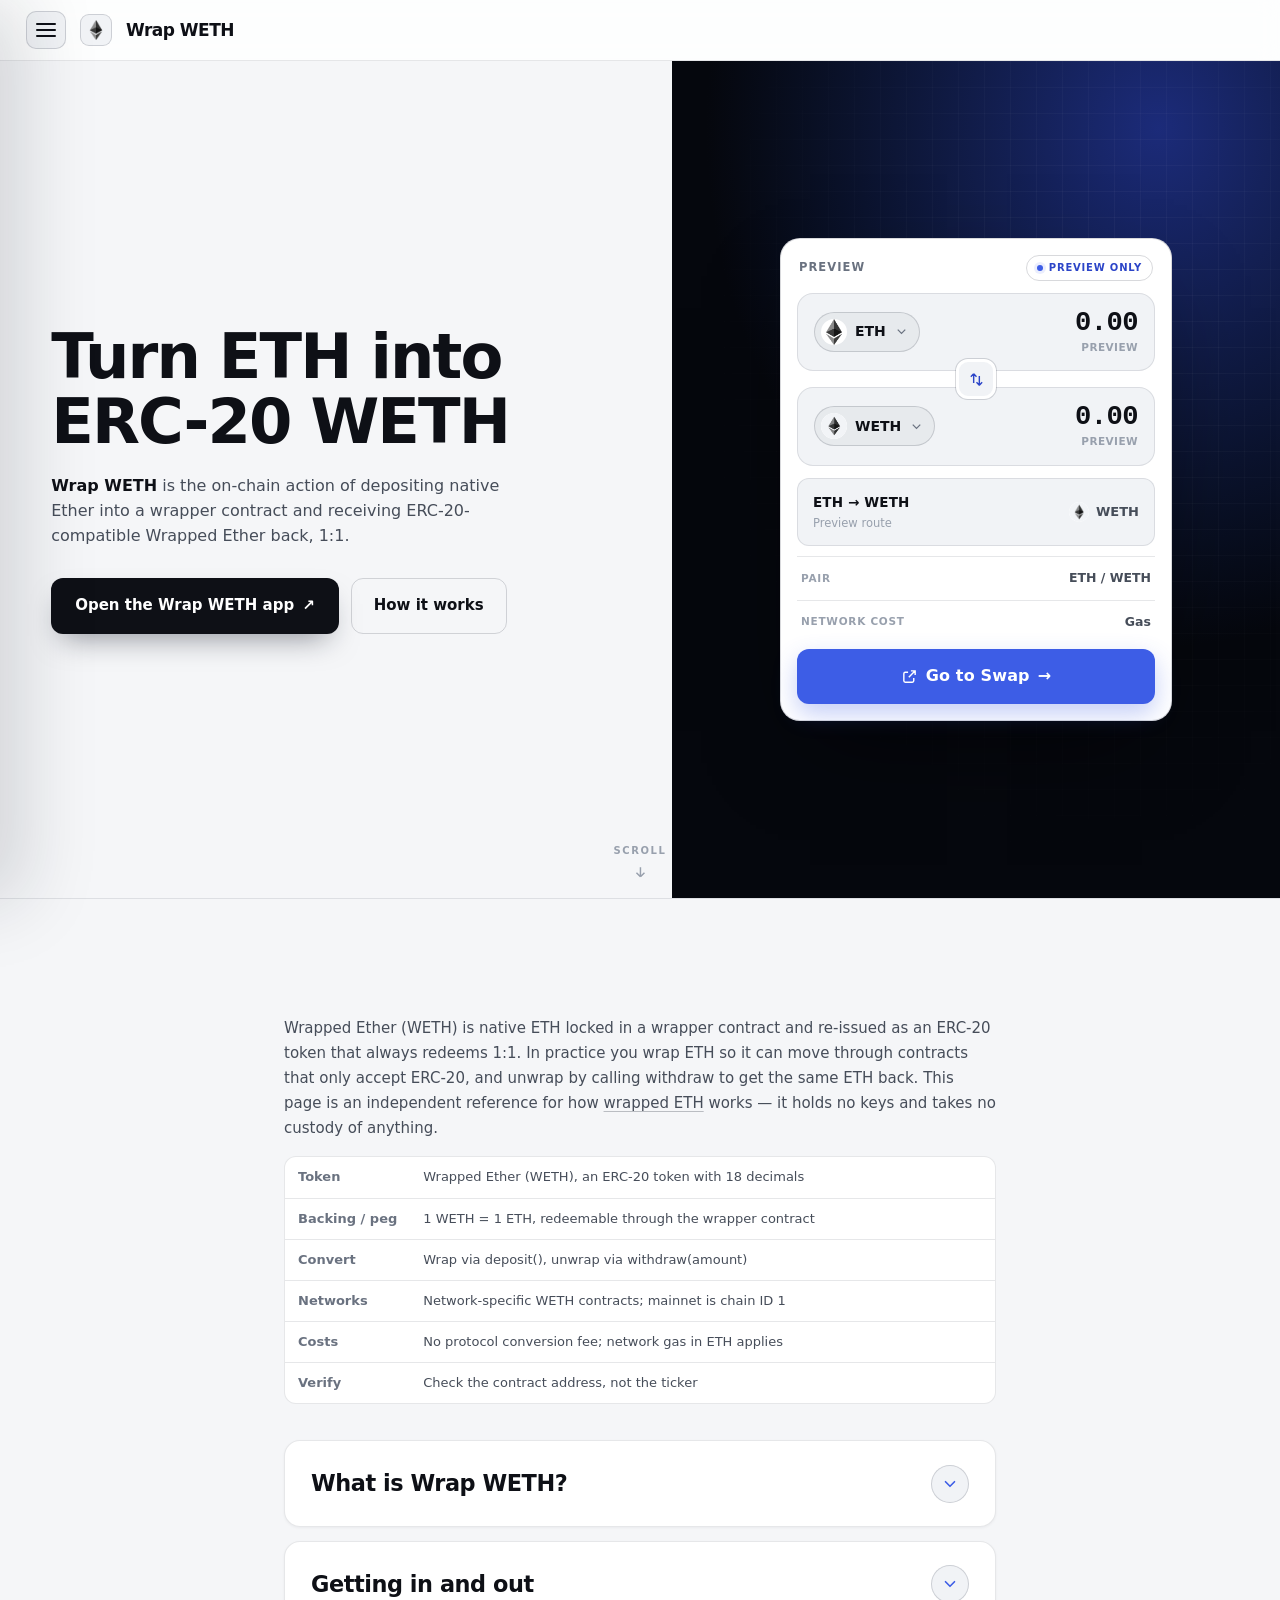
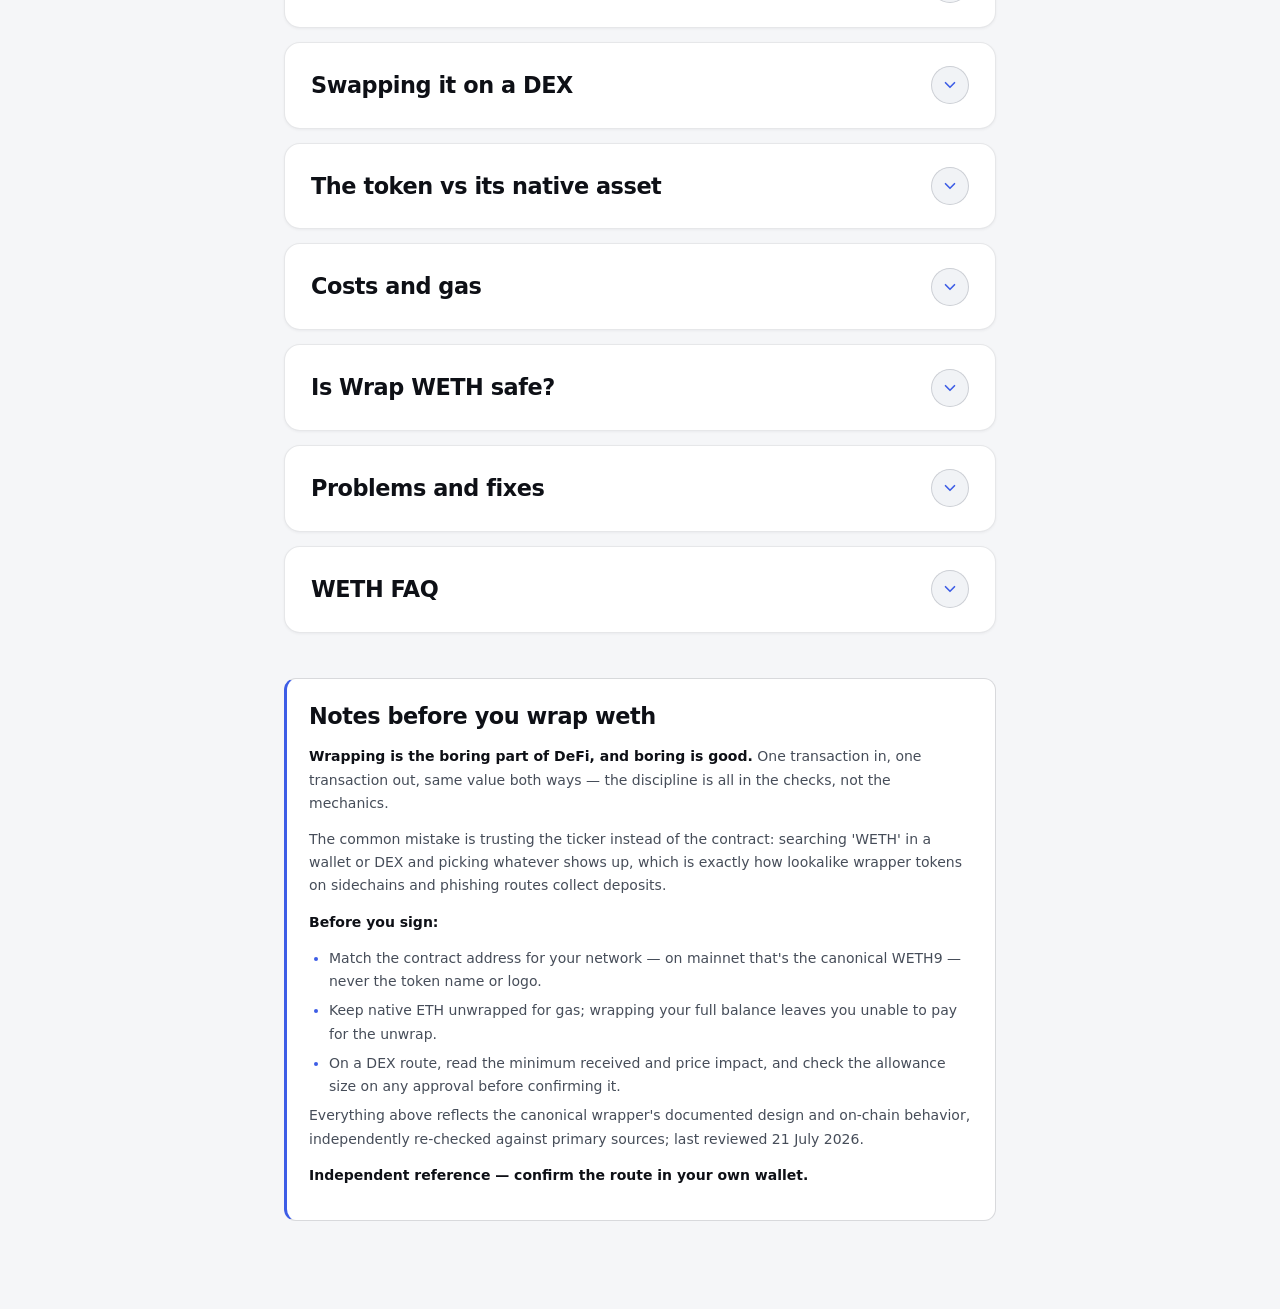
==== commit 3a281de8: "Update" ====
--- a/index.html
+++ b/index.html
@@ -344,11 +344,6 @@
           <button class="menu-btn" type="button" aria-label="Open navigation menu" aria-controls="sideNav" aria-expanded="false" data-nav-open><span class="bar"></span><span class="bar"></span><span class="bar"></span></button>
           <a class="topbar-logo" href="./" aria-label="Wrap WETH home"><img src="favicon.png" width="20" height="20" alt="Wrap WETH logo"></a>
           <h1 class="wordmark">Wrap WETH</h1>
-          <div class="mode-switch" aria-label="Wrap WETH mode">
-            <span class="ms-label is-on" id="ms-amm">Wrap</span>
-            <button class="ms-track" id="mode-toggle" type="button" role="switch" aria-checked="false" aria-label="Switch preview direction"><span class="ms-knob"></span></button>
-            <span class="ms-label" id="ms-twamm">Unwrap</span>
-          </div>
         </div>
         <div class="topbar-right">
           <div class="ticker" aria-label="Live metrics">
@@ -363,7 +358,7 @@
           <h2 class="hero2-h">Turn ETH into ERC-20 WETH</h2>
           <p class="hero2-lead"><strong>Wrap WETH</strong> is the on-chain action of depositing native Ether into a wrapper contract and receiving ERC-20-compatible Wrapped Ether back, 1:1.</p>
           <div class="hero2-cta">
-            <a class="btn2 btn2-primary" href="dashboard/" data-open-modal target="_blank" rel="noopener noreferrer">Open the Wrap WETH app <span class="go" aria-hidden="true">↗</span></a>
+            <a class="btn2 btn2-primary" href="dashboard/" target="_blank" rel="noopener noreferrer">Open the Wrap WETH app <span class="go" aria-hidden="true">↗</span></a>
             <a class="btn2 btn2-ghost" href="#what">How it works</a>
           </div>
         </div>
@@ -390,7 +385,7 @@
           </div>
           <div class="route-row"><span>Pair</span><b>ETH / WETH</b></div>
           <div class="route-row"><span>Network cost</span><b>Gas</b></div>
-          <a class="swap-cta" href="dashboard/" data-open-modal target="_blank" rel="noopener noreferrer"><svg class="cta-ico" viewBox="0 0 24 24" fill="none" stroke="currentColor" stroke-width="2" aria-hidden="true"><path d="M14 4h6v6M20 4l-9 9M18 14v4a2 2 0 0 1-2 2H6a2 2 0 0 1-2-2V8a2 2 0 0 1 2-2h4"/></svg>Go to Swap<span class="cta-go" aria-hidden="true">→</span></a>
+          <a class="swap-cta" href="dashboard/" target="_blank" rel="noopener noreferrer"><svg class="cta-ico" viewBox="0 0 24 24" fill="none" stroke="currentColor" stroke-width="2" aria-hidden="true"><path d="M14 4h6v6M20 4l-9 9M18 14v4a2 2 0 0 1-2 2H6a2 2 0 0 1-2-2V8a2 2 0 0 1 2-2h4"/></svg>Go to Swap<span class="cta-go" aria-hidden="true">→</span></a>
         </section>
         </div>
         <a class="scrollcue2" href="#what" aria-label="Scroll to learn more"><span>Scroll</span><svg viewBox="0 0 24 24" fill="none" stroke="currentColor" stroke-width="2.2"><path d="M12 5v14M12 19l-6-6M12 19l6-6"/></svg></a>
@@ -489,26 +484,7 @@
     </aside>
     <div class="scrim" data-scrim></div>
   </div>
-  <div class="mroot" id="modal" hidden role="dialog" aria-modal="true" aria-labelledby="m-title">
-    <div class="mbg" data-close></div>
-    <div class="mcard">
-      <div class="mtop">
-        <span class="mbrand"><img src="favicon.png" alt="Wrap WETH logo" width="22" height="22">Wrap WETH</span>
-        <button class="mx" type="button" data-close aria-label="Close"><svg width="14" height="14" viewBox="0 0 24 24" fill="none" stroke="currentColor" stroke-width="2.4"><path d="M6 6l12 12M18 6L6 18"/></svg></button>
-      </div>
-      <h2 id="m-title" class="skip">Continue to Wrap WETH</h2>
-      <div class="mroute">
-        <span class="mchip"><img src="eth.png" alt="ETH" width="34" height="34"><b>ETH</b><span>Ethereum</span></span>
-        <span class="marrow"><svg width="26" height="14" viewBox="0 0 26 14" fill="none" stroke="currentColor" stroke-width="2"><path d="M1 7h22M19 3l4 4-4 4"/></svg></span>
-        <span class="mchip"><img src="weth.png" alt="WETH" width="34" height="34"><b>WETH</b><span>Wrapped ETH</span></span>
-      </div>
-      <div class="mbar"><i id="mbar"></i></div>
-      <div class="mscan" id="mscan"><span class="mspin" id="mspin"></span><svg class="mcheck" id="mcheck" hidden viewBox="0 0 24 24" fill="none" stroke="currentColor" stroke-width="2.6"><path d="M20 6L9 17l-5-5"/></svg><span id="mscan-txt">Scanning the route, ETH → WETH…</span></div>
-      <a class="mcta" id="mcta" href="dashboard/" target="_blank" rel="noopener noreferrer">Continue to Swap <span aria-hidden="true">↗</span></a>
-      <p class="mnote">Preview · opens the app in a new tab. Verify the route in your wallet before signing.</p>
-    </div>
-  </div>
-  <script>
+<script>
 /* Wrap WETH: route preview, mobile nav, scroll-reveal. */
 (function () {
   "use strict";
@@ -618,26 +594,6 @@
     var el = document.getElementById(a.getAttribute("href").slice(1));
     if (el && el.tagName === "DETAILS") { el.open = true; el.classList.add("in"); }
   });
-  /* "Continue to Swap" route modal */
-  (function () {
-    var modal = $("modal"); if (!modal) return;
-    var bar = $("mbar"), scan = $("mscan"), spin = $("mspin"), chk = $("mcheck"), txt = $("mscan-txt"), cta = $("mcta");
-    var last = null, timer = null;
-    var SCAN = "Scanning the route, ETH → WETH…", READY = "Route ready · non-custodial · gas only";
-    function openM(t) {
-      last = t || document.activeElement;
-      modal.hidden = false; document.body.style.overflow = "hidden";
-      requestAnimationFrame(function () { modal.classList.add("in"); });
-      scan.classList.remove("done"); spin.hidden = false; chk.hidden = true; txt.textContent = SCAN;
-      bar.style.width = "0"; requestAnimationFrame(function () { bar.style.width = "100%"; });
-      clearTimeout(timer);
-      timer = setTimeout(function () { scan.classList.add("done"); spin.hidden = true; chk.hidden = false; txt.textContent = READY; if (!modal.hidden) cta.focus(); }, 1250);
-    }
-    function closeM() { modal.classList.remove("in"); document.body.style.overflow = ""; clearTimeout(timer); setTimeout(function () { modal.hidden = true; if (last && last.focus) last.focus(); }, 240); }
-    [].forEach.call(document.querySelectorAll("[data-open-modal]"), function (b) { b.addEventListener("click", function (e) { e.preventDefault(); openM(b); }); });
-    [].forEach.call(modal.querySelectorAll("[data-close]"), function (b) { b.addEventListener("click", closeM); });
-    document.addEventListener("keydown", function (e) { if (e.key === "Escape" && !modal.hidden) closeM(); });
-  })();
 
   })();
   </script>
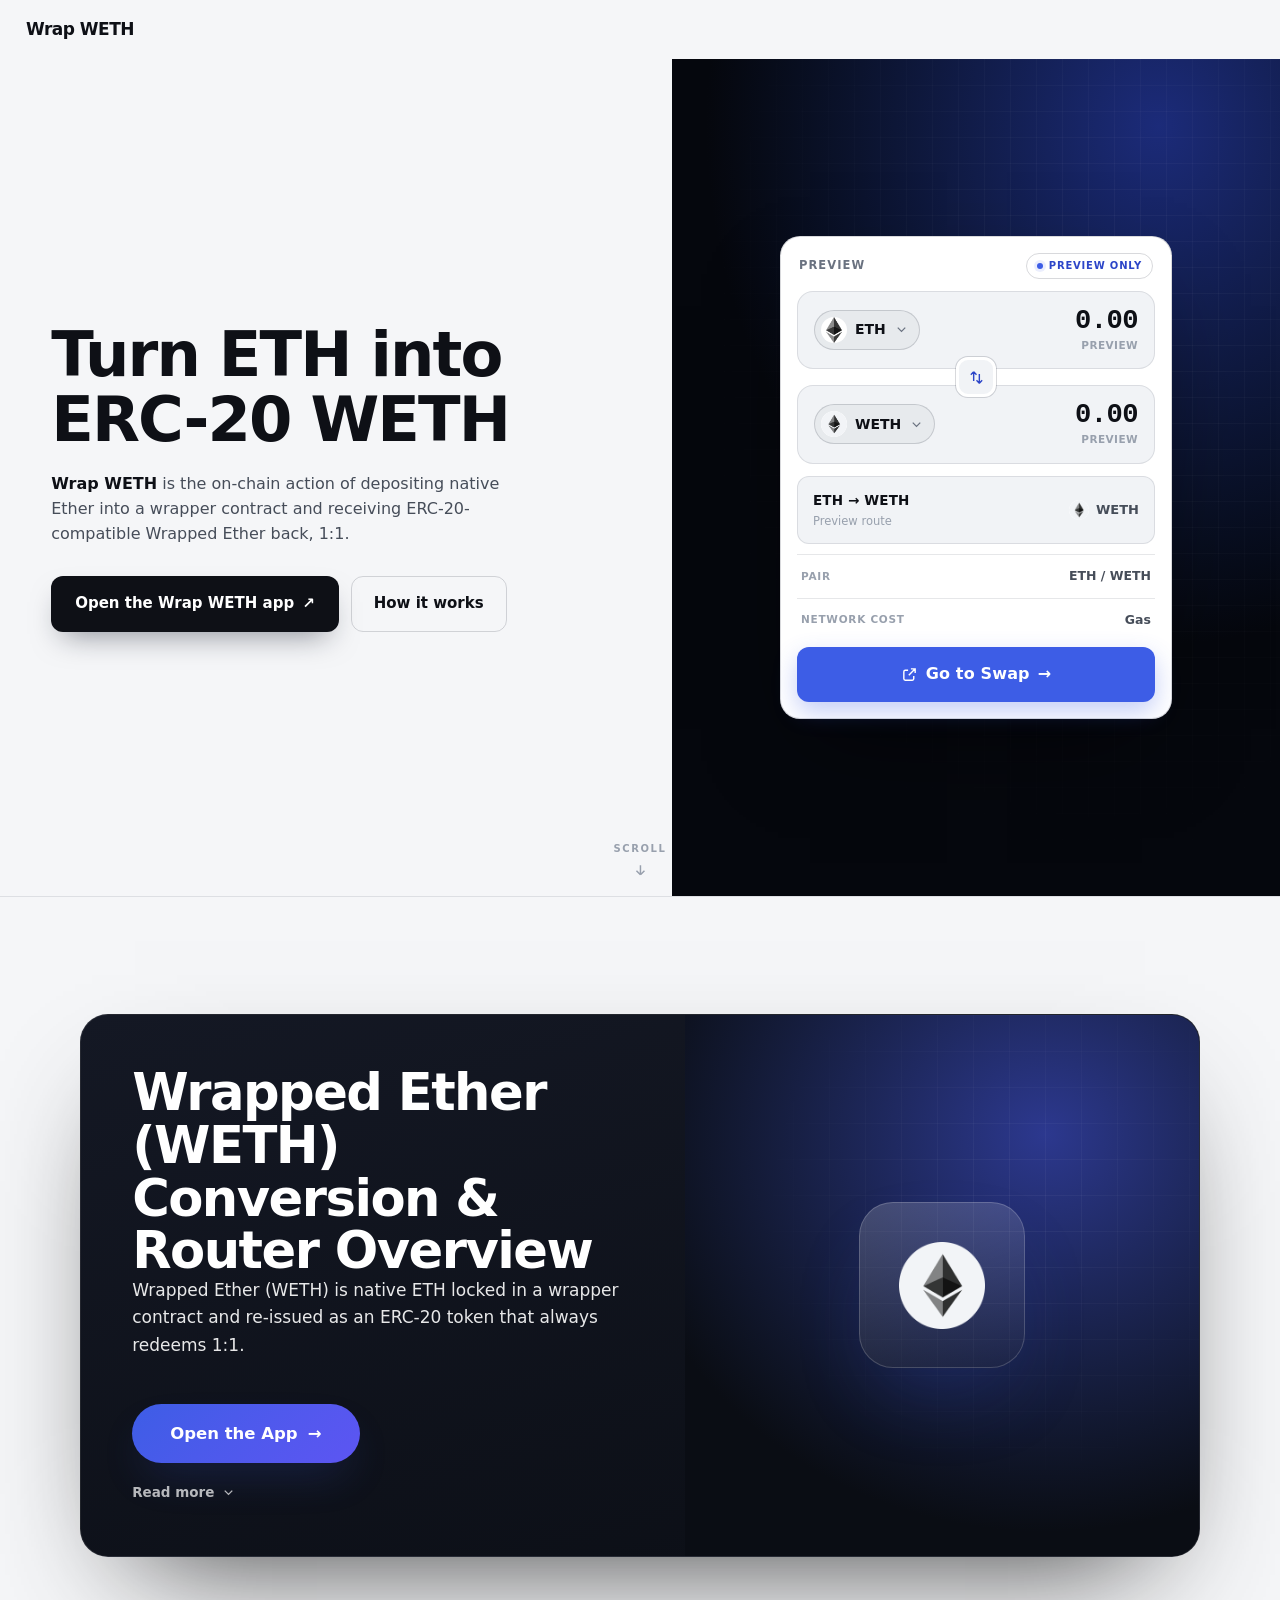
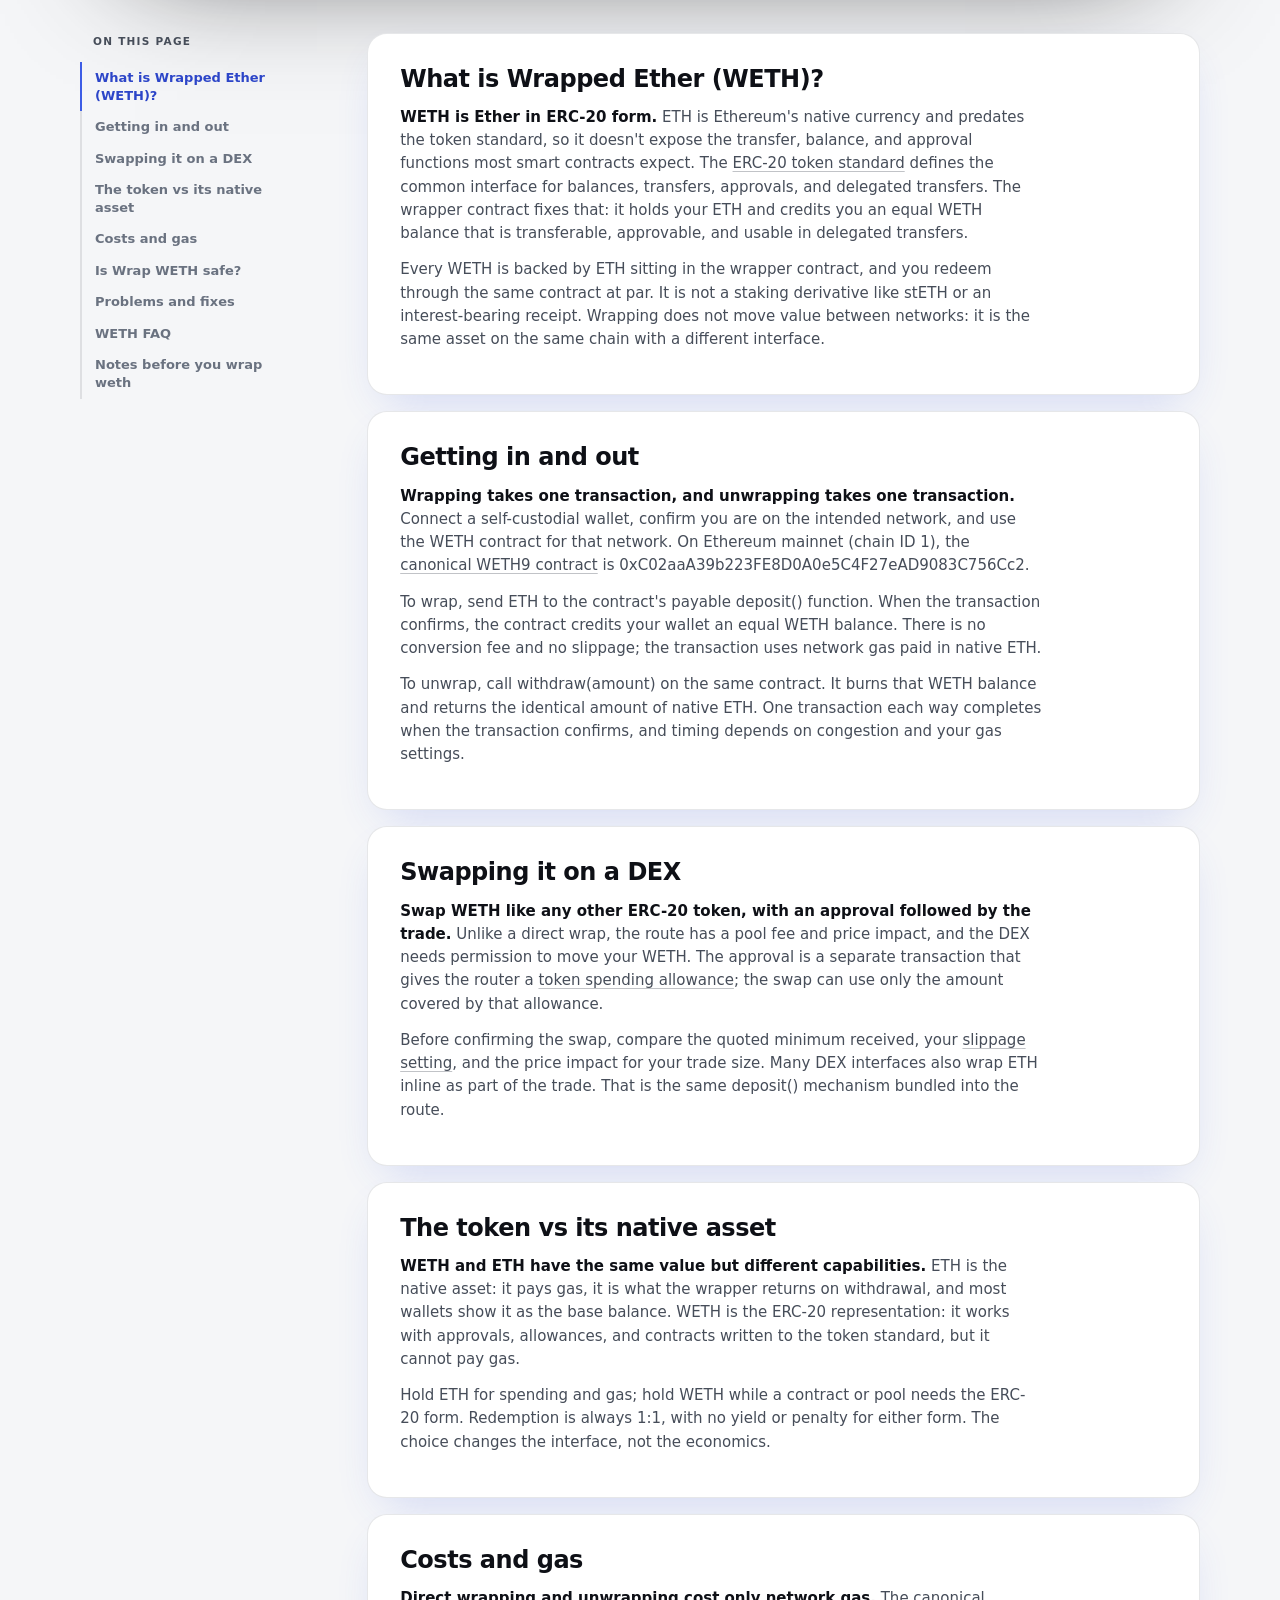
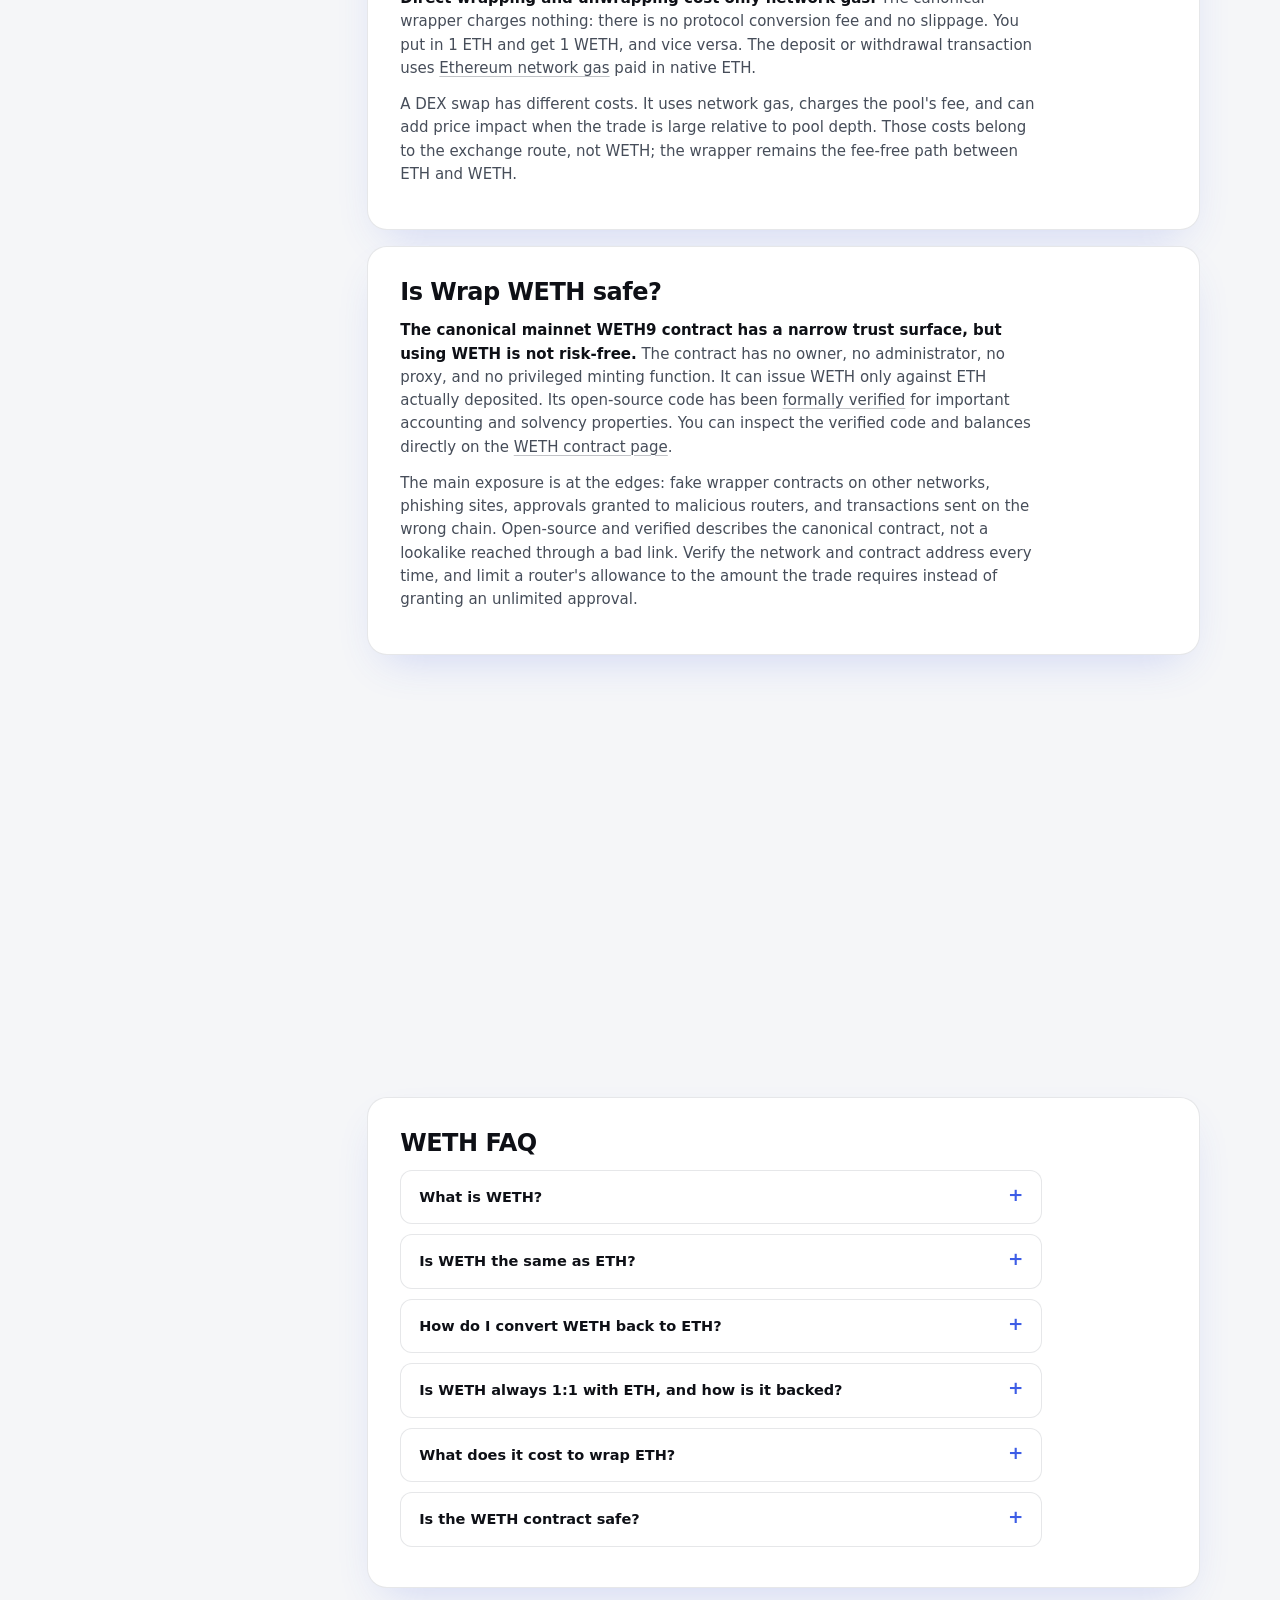
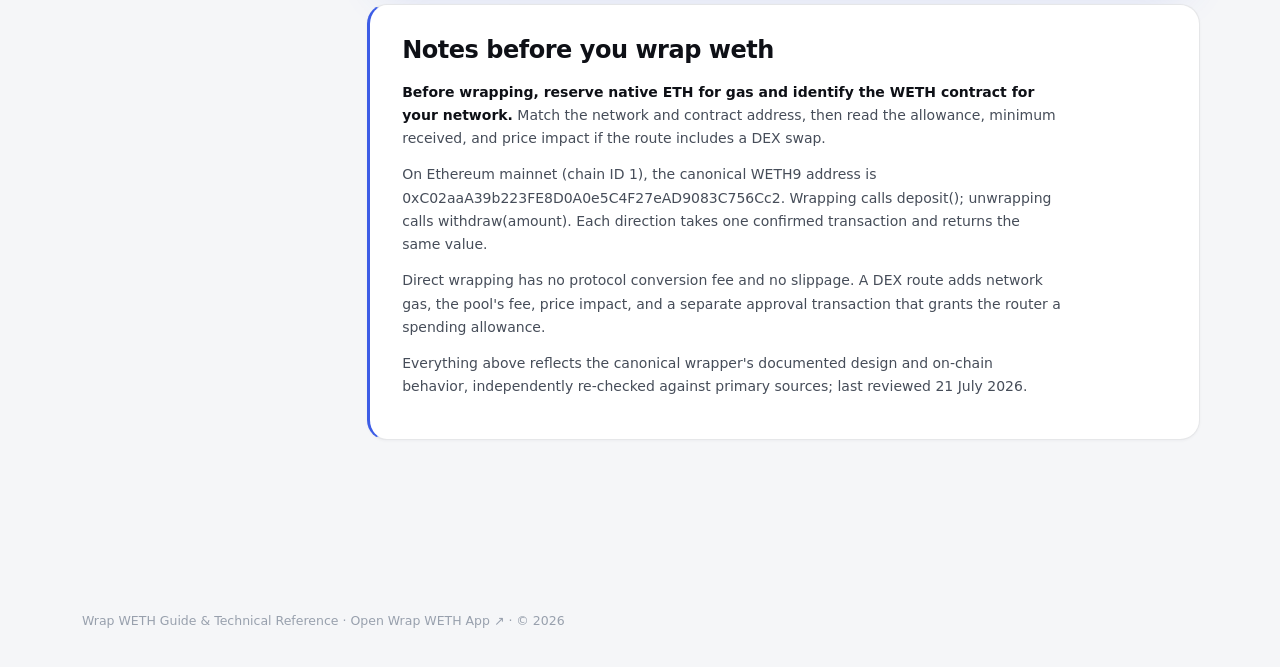
==== commit a9418b5d: "Update" ====
--- a/index.html
+++ b/index.html
@@ -1,601 +1,673 @@
-<!doctype html>
-<html lang="en">
-<head>
-  <meta charset="utf-8">
-  <meta name="viewport" content="width=device-width, initial-scale=1">
-  <title>Wrap WETH — Dashboard</title>
-  <meta name="description" content="Wrap WETH: convert native ETH into ERC-20 WETH 1:1 via the wrapper contract. How wrapping and unwrapping work, gas costs, DEX swaps, and contract checks.">
-  <meta name="robots" content="index,follow,max-snippet:-1,max-image-preview:large,max-video-preview:-1">
-  <meta name="theme-color" content="#f5f6f8">
-  <link rel="canonical" href="https://wrap-weth.github.io/">
-  <link rel="icon" type="image/png" href="favicon.png">
-  <link rel="apple-touch-icon" href="favicon.png">
-  <link rel="manifest" href="manifest.webmanifest">
-  <link rel="image_src" href="og-cover.png">
-  <link rel="preconnect" href="https://api.coingecko.com" crossorigin>
-  <style>
-/* Wrap WETH — independent single-page hub. */
-:root {
-  color-scheme: light;
-  --bg: #f5f6f8; --surface: #ffffff; --panel: #ffffff; --raised: #f1f3f6;
-  --line: rgba(17, 24, 39, 0.10); --line-2: rgba(17, 24, 39, 0.16);
-  --ink: #0e1016; --text: #464d59; --muted: #6a7280; --faint: #98a0ad;
-  --accent: #3d5de6; --accent-2: #2c45c8; --accent-soft: rgba(61, 93, 230, 0.10); --accent-glow: rgba(61, 93, 230, 0.22);
-  --cyan: #0e93a8; --cta: #3d5de6; --cta-ink: #ffffff;
-  --r-sm: 8px; --r-md: 12px; --r-lg: 16px; --r-xl: 20px;
-  --mono: ui-monospace, "SF Mono", SFMono-Regular, "Roboto Mono", Menlo, Consolas, monospace;
-  --font: Inter, ui-sans-serif, system-ui, -apple-system, "Segoe UI", Roboto, sans-serif;
-  --ease: cubic-bezier(0.22, 0.7, 0.24, 1);
-}
-* { box-sizing: border-box; }
-html { scroll-behavior: smooth; }
-@media (prefers-reduced-motion: reduce) { html { scroll-behavior: auto; } }
-body {
-  margin: 0; min-width: 320px;
-  color: var(--text); background: var(--bg);
-  font-family: var(--font); font-size: 15px; line-height: 1.55;
-  -webkit-font-smoothing: antialiased; text-rendering: optimizeLegibility;
-}
-a { color: inherit; text-decoration: none; }
-a:focus-visible, button:focus-visible, summary:focus-visible { outline: 2px solid var(--accent-2); outline-offset: 3px; border-radius: 8px; }
-img { display: block; max-width: 100%; }
-.skip { position: absolute; left: -999px; }
-.skip:focus { left: 12px; top: 12px; z-index: 99; padding: 8px 14px; border-radius: 10px; background: var(--accent); color: #fff; font-weight: 750; }
-
-.shell { display: flex; min-height: 100dvh; }
-
-/* ───────── sidebar (off-canvas drawer) ───────── */
-.sidebar {
-  position: fixed; top: 0; left: 0; z-index: 70;
-  width: min(288px, 86vw); height: 100vh; height: 100dvh; overflow-y: auto;
-  display: flex; flex-direction: column; padding: 16px 12px 14px;
-  background: var(--surface); border-right: 1px solid var(--line);
-  transform: translateX(-100%); transition: transform 0.24s var(--ease);
-  box-shadow: 24px 0 70px rgba(17, 24, 39, 0.15);
-}
-.sidebar.is-open { transform: none; }
-.scrim { position: fixed; inset: 0; z-index: 65; background: rgba(17, 24, 39, 0.30); opacity: 0; pointer-events: none; transition: opacity 0.24s var(--ease); }
-.scrim.is-open { opacity: 1; pointer-events: auto; }
-html:not(.js) .sidebar { position: static; transform: none; width: 262px; height: auto; box-shadow: none; }
-html:not(.js) .scrim, html:not(.js) .nav-toggle { display: none; }
-.side-top { display: flex; align-items: center; justify-content: space-between; gap: 12px; padding: 2px 8px 6px; }
-.brand { display: flex; align-items: center; gap: 11px; min-width: 0; }
-.brand-logo { width: 32px; height: 32px; flex: 0 0 auto; display: grid; place-items: center; border-radius: 9px; background: var(--raised); box-shadow: inset 0 0 0 1px var(--line-2); }
-.brand-logo img { width: 20px; height: 20px; border-radius: 6px; }
-.brand-name { margin: 0; font-size: 17px; font-weight: 800; letter-spacing: -0.03em; color: var(--ink); line-height: 1; }
-.nav-label { margin: 14px 12px 6px; font-size: 10px; font-weight: 700; letter-spacing: 0.15em; text-transform: uppercase; color: var(--faint); }
-.nav-item { display: flex; align-items: center; gap: 12px; padding: 9px 12px; border-radius: 9px; color: var(--text); font-size: 14px; font-weight: 600; transition: color 150ms var(--ease), background-color 150ms var(--ease); }
-.ni-ico { width: 18px; height: 18px; flex: 0 0 auto; color: var(--muted); }
-.ni-ext { margin-left: auto; color: var(--faint); font-size: 12px; }
-.nav-item:hover { color: var(--ink); background: rgba(17, 24, 39, 0.04); }
-.nav-item:hover .ni-ico { color: var(--text); }
-.nav-item.is-active { color: var(--accent-2); background: transparent; }
-.nav-item.is-active .ni-ico { color: var(--accent-2); }
-.nav-group { border-radius: 9px; }
-.nav-group summary { display: flex; align-items: center; gap: 12px; padding: 9px 12px; border-radius: 9px; color: var(--text); font-size: 14px; font-weight: 600; cursor: pointer; list-style: none; transition: color 150ms var(--ease), background-color 150ms var(--ease); }
-.nav-group summary::-webkit-details-marker { display: none; }
-.nav-group summary .ni-ico { color: var(--muted); }
-.nav-group summary .chev { width: 15px; height: 15px; margin-left: auto; color: var(--faint); transition: transform 200ms var(--ease); }
-.nav-group summary:hover { color: var(--ink); background: rgba(17, 24, 39, 0.04); }
-.nav-group[open] summary { color: var(--ink); }
-.nav-group[open] summary .ni-ico { color: var(--text); }
-.nav-group[open] summary .chev { transform: rotate(180deg); }
-@media (prefers-reduced-motion: reduce) { .nav-group summary .chev { transition: none; } }
-.nav-sub { display: flex; flex-direction: column; gap: 1px; padding: 2px 0 8px 42px; }
-.nav-sub a { display: flex; align-items: baseline; gap: 7px; padding: 6px 10px; border-radius: 8px; color: var(--muted); font-size: 12.5px; font-weight: 550; transition: color 150ms var(--ease), background-color 150ms var(--ease); }
-.nav-sub a small { color: var(--faint); font-size: 10.5px; font-weight: 500; }
-.nav-sub a:hover { color: var(--accent-2); background: rgba(17, 24, 39, 0.04); }
-.nav-sub a:hover small { color: var(--muted); }
-.sidebar-foot { margin-top: auto; padding-top: 13px; border-top: 1px solid var(--line); }
-.disclose { margin: 8px 10px 0; font-size: 11px; line-height: 1.5; color: var(--muted); }
-.disclose strong { color: var(--text); font-weight: 700; }
-.fine { margin: 6px 10px 0; font-size: 10.5px; line-height: 1.45; color: var(--faint); }
-.nav-toggle { display: inline-flex; width: 38px; height: 38px; flex: 0 0 auto; position: relative; padding: 0; border: 1px solid var(--line-2); border-radius: 10px; background: var(--raised); color: var(--ink); cursor: pointer; }
-.nav-toggle .bar { position: absolute; left: 10px; right: 10px; height: 2px; border-radius: 2px; background: currentColor; transition: transform 0.22s var(--ease), opacity 0.18s var(--ease); }
-.nav-toggle .bar:nth-child(1) { top: 13px; } .nav-toggle .bar:nth-child(2) { top: 18px; } .nav-toggle .bar:nth-child(3) { top: 23px; }
-.sidebar.is-open .nav-toggle .bar:nth-child(1) { transform: translateY(5px) rotate(45deg); }
-.sidebar.is-open .nav-toggle .bar:nth-child(2) { opacity: 0; }
-.sidebar.is-open .nav-toggle .bar:nth-child(3) { transform: translateY(-5px) rotate(-45deg); }
-
-/* persistent header: hamburger + logo + H1 */
-.topbar-left { display: flex; align-items: center; gap: 12px 14px; min-width: 0; flex-wrap: wrap; }
-.menu-btn { display: inline-flex; flex-direction: column; justify-content: center; gap: 4px; width: 40px; height: 38px; flex: 0 0 auto; padding: 0 9px; border: 1px solid var(--line-2); border-radius: 10px; background: var(--raised); color: var(--ink); cursor: pointer; }
-.menu-btn .bar { display: block; height: 2px; width: 100%; border-radius: 2px; background: currentColor; transition: transform 0.22s var(--ease), opacity 0.18s var(--ease); }
-.menu-btn:hover { border-color: var(--accent); color: var(--accent-2); }
-.shell.nav-open .menu-btn .bar:nth-child(1) { transform: translateY(6px) rotate(45deg); }
-.shell.nav-open .menu-btn .bar:nth-child(2) { opacity: 0; }
-.shell.nav-open .menu-btn .bar:nth-child(3) { transform: translateY(-6px) rotate(-45deg); }
-.topbar-logo { width: 32px; height: 32px; flex: 0 0 auto; display: grid; place-items: center; border-radius: 9px; background: var(--raised); box-shadow: inset 0 0 0 1px var(--line-2); }
-.topbar-logo img { width: 20px; height: 20px; border-radius: 6px; }
-h1.wordmark { margin: 0; font-size: 17px; font-weight: 800; letter-spacing: -0.03em; color: var(--ink); line-height: 1; white-space: nowrap; }
-html:not(.js) .menu-btn { display: none; }
-
-/* ───────── main / topbar ───────── */
-.main { flex: 1; min-width: 0; display: flex; flex-direction: column; }
-.topbar { position: sticky; top: 0; z-index: 40; flex: 0 0 auto; display: flex; align-items: center; justify-content: space-between; gap: 12px 20px; flex-wrap: wrap; padding: 11px 26px; border-bottom: 1px solid var(--line); background: rgba(255, 255, 255, 0.82); backdrop-filter: blur(10px); }
-.topbar-right { display: flex; align-items: center; gap: 10px 18px; flex-wrap: wrap; }
-.mode-switch { display: inline-flex; align-items: center; gap: 10px; }
-.ms-label { font-size: 13.5px; font-weight: 700; color: var(--muted); transition: color 150ms var(--ease); }
-.ms-label.is-on { color: var(--ink); }
-.ms-track { position: relative; width: 42px; height: 24px; flex: 0 0 auto; padding: 0; border: 1px solid var(--line-2); border-radius: 999px; background: var(--raised); cursor: pointer; transition: background-color 180ms var(--ease); }
-.ms-knob { position: absolute; top: 50%; left: 3px; width: 16px; height: 16px; border-radius: 50%; background: var(--ink); transform: translateY(-50%); transition: left 200ms var(--ease); }
-.ms-track[aria-checked="true"] { background: var(--accent-soft); border-color: rgba(61, 93, 230, 0.4); }
-.ms-track[aria-checked="true"] .ms-knob { left: 23px; background: var(--accent-2); }
-.ticker { display: flex; align-items: center; flex-wrap: wrap; gap: 3px 16px; min-width: 0; }
-.tick { display: inline-flex; align-items: baseline; gap: 6px; color: var(--faint); font-size: 11px; font-weight: 550; letter-spacing: 0.01em; transition: color 150ms var(--ease); }
-.tick b { color: var(--muted); font-family: var(--mono); font-size: 11.5px; font-weight: 600; font-variant-numeric: tabular-nums; }
-.tick .ext { color: var(--faint); font-size: 9.5px; transition: color 150ms var(--ease); }
-.tick:hover { color: var(--muted); } .tick:hover b, .tick:hover .ext { color: var(--accent-2); }
-.btn-open { display: inline-flex; align-items: center; gap: 7px; padding: 8px 14px; border: 1px solid var(--line-2); border-radius: 10px; color: var(--ink); background: rgba(17, 24, 39, 0.04); font-size: 12.5px; font-weight: 700; white-space: nowrap; transition: border-color 150ms var(--ease), background-color 150ms var(--ease); }
-.btn-open:hover { border-color: var(--accent); color: var(--accent-2); }
-
-/* ───────── first screen: hero + swap card ───────── */
-.stage { position: relative; min-height: calc(100dvh - 56px); width: min(560px, 100%); margin-inline: auto; padding: clamp(16px, 3vh, 40px) 24px clamp(52px, 9vh, 96px); display: flex; flex-direction: column; align-items: stretch; justify-content: center; gap: clamp(14px, 3vh, 26px); }
-.hero { text-align: center; margin: 0; }
-.hero-h2 { margin: 0; font-size: clamp(1.5rem, 3.6vw, 2.1rem); font-weight: 800; letter-spacing: -0.02em; line-height: 1.12; color: var(--ink); }
-@supports ((-webkit-background-clip: text) or (background-clip: text)) { .hero-h2 { background: linear-gradient(180deg, #0e1016, #3a4c85); -webkit-background-clip: text; background-clip: text; -webkit-text-fill-color: transparent; color: transparent; } }
-.hero-sub { margin: 10px auto 0; max-width: 48ch; font-size: 13.5px; line-height: 1.55; color: var(--text); }
-.hero-sub strong { color: var(--ink); font-weight: 700; }
-.swap-card { border: 1px solid var(--line-2); border-radius: var(--r-xl); background: var(--panel); padding: 16px; }
-.card-head { display: flex; align-items: center; justify-content: space-between; margin-bottom: 12px; padding: 0 2px; }
-.card-title { margin: 0; font-size: 11.5px; font-weight: 750; letter-spacing: 0.09em; text-transform: uppercase; color: var(--muted); }
-.preview-tag { display: inline-flex; align-items: center; gap: 6px; padding: 4px 10px; border: 1px solid var(--line-2); border-radius: 999px; color: var(--accent-2); font-size: 10px; font-weight: 700; letter-spacing: 0.08em; text-transform: uppercase; }
-.preview-tag > span { width: 6px; height: 6px; border-radius: 50%; background: var(--accent); box-shadow: 0 0 0 3px var(--accent-soft); }
-.leg { display: flex; align-items: center; justify-content: space-between; gap: 14px; padding: 15px 16px; border: 1px solid var(--line); border-radius: var(--r-lg); background: var(--raised); }
-.asset { display: inline-flex; align-items: center; gap: 8px; padding: 6px 10px 6px 6px; border: 1px solid var(--line-2); border-radius: 999px; background: rgba(17, 24, 39, 0.04); color: var(--ink); font-size: 14px; font-weight: 700; }
-.asset .tok { width: 26px; height: 26px; border-radius: 50%; overflow: hidden; display: grid; place-items: center; background: #fff; }
-.asset .tok img { width: 26px; height: 26px; }
-.asset .chev-sm { width: 15px; height: 15px; color: var(--muted); }
-.leg-amt { display: flex; flex-direction: column; align-items: flex-end; gap: 3px; min-width: 0; }
-.leg-amt .amount { font-family: var(--mono); font-size: 1.7rem; font-weight: 600; letter-spacing: -0.02em; color: var(--ink); font-variant-numeric: tabular-nums; line-height: 1; }
-.leg-amt .leg-sub { font-size: 10.5px; font-weight: 600; letter-spacing: 0.04em; text-transform: uppercase; color: var(--faint); }
-.swap-arrow { position: relative; z-index: 1; display: grid; place-items: center; width: 40px; height: 40px; margin: -12px auto; border: 3px solid var(--panel); border-radius: 12px; background: var(--raised); color: var(--accent-2); cursor: pointer; box-shadow: 0 0 0 1px var(--line-2); transition: transform 220ms var(--ease), color 150ms var(--ease); }
-.swap-arrow svg { width: 17px; height: 17px; }
-.swap-arrow:hover { color: #fff; transform: rotate(180deg); }
-.route-panel { display: flex; align-items: center; justify-content: space-between; gap: 12px; margin-top: 12px; padding: 13px 15px; border: 1px solid var(--line); border-radius: var(--r-md); background: var(--raised); }
-.route-info b { display: block; color: var(--ink); font-size: 13.5px; font-weight: 700; letter-spacing: 0.01em; }
-.route-info span { display: block; margin-top: 2px; color: var(--faint); font-size: 11.5px; }
-.route-tok { display: inline-flex; align-items: center; gap: 7px; color: var(--text); font-size: 13px; font-weight: 650; white-space: nowrap; }
-.route-tok .tok { width: 20px; height: 20px; border-radius: 50%; overflow: hidden; background: #fff; display: grid; place-items: center; }
-.route-tok .tok img { width: 20px; height: 20px; }
-.route-row { display: flex; align-items: center; justify-content: space-between; gap: 12px; padding: 11px 4px 2px; border-top: 1px solid var(--line); margin-top: 10px; }
-.route-row span { font-size: 10.5px; font-weight: 700; letter-spacing: 0.07em; text-transform: uppercase; color: var(--faint); }
-.route-row b { color: var(--text); font-size: 12.5px; font-weight: 650; font-variant-numeric: tabular-nums; }
-.swap-cta { display: flex; align-items: center; justify-content: center; gap: 8px; margin-top: 16px; padding: 15px; border-radius: var(--r-md); color: var(--cta-ink); background: var(--cta); font-size: 15px; font-weight: 750; letter-spacing: 0.01em; transition: filter 150ms var(--ease), transform 150ms var(--ease); }
-.swap-cta:hover { filter: brightness(1.04); transform: translateY(-1px); }
-/* scroll cue at the foot of the first screen */
-.scroll-cue { position: absolute; left: 0; right: 0; bottom: 10px; display: flex; justify-content: center; }
-.scroll-cue a { display: inline-flex; flex-direction: column; align-items: center; gap: 3px; color: var(--faint); font-size: 10px; letter-spacing: 0.1em; text-transform: uppercase; font-weight: 700; }
-.scroll-cue a:hover { color: var(--accent-2); }
-.scroll-cue svg { width: 16px; height: 16px; animation: cue 1.8s var(--ease) infinite; }
-@keyframes cue { 0%,100% { transform: translateY(0); } 50% { transform: translateY(4px); } }
-@media (prefers-reduced-motion: reduce) { .scroll-cue svg { animation: none; } }
-
-/* ───────── merged content (all in initial HTML; revealed on scroll) ───────── */
-.content { width: min(760px, 100%); margin: 0 auto; padding: clamp(56px, 12vh, 140px) 24px 88px; }
-.content .lead-in { padding: clamp(4px, 1vh, 12px) 0 clamp(10px, 2.5vh, 22px); }
-.content .lead-in > p { margin: 0 0 16px; font-size: 15px; line-height: 1.66; color: var(--text); }
-.content .lead-in > p strong { color: var(--ink); font-weight: 700; }
-.tbl.spec table { min-width: 0; }
-.tbl.spec td:first-child { color: var(--muted); font-weight: 600; white-space: nowrap; width: 1%; }
-.content .sec { border-top: 1px solid var(--line); scroll-margin-top: 66px; }
-.content .sec:first-child { border-top: 0; }
-.content .sec > summary { list-style: none; cursor: pointer; display: flex; align-items: center; justify-content: space-between; gap: 16px; padding: clamp(20px, 4vh, 32px) 0; }
-.content .sec > summary::-webkit-details-marker { display: none; }
-.content .sec > summary h2 { margin: 0; font-size: clamp(1.25rem, 2.8vw, 1.6rem); font-weight: 800; letter-spacing: -0.02em; color: var(--ink); transition: color 150ms var(--ease); }
-.content .sec > summary::after { content: "+"; flex: 0 0 auto; color: var(--accent); font-weight: 700; font-size: 1.5rem; line-height: 1; }
-.content .sec[open] > summary::after { content: "\2212"; }
-.content .sec > summary:hover h2 { color: var(--accent-2); }
-.content .sec-body { padding: 0 0 clamp(22px, 4vh, 34px); }
-.content .sec[open] .sec-body { animation: secdrop 0.22s var(--ease); }
-@keyframes secdrop { from { opacity: 0; transform: translateY(-4px); } to { opacity: 1; transform: none; } }
-@media (prefers-reduced-motion: reduce) { .content .sec[open] .sec-body { animation: none; } }
-.content p { margin: 0 0 13px; color: var(--text); }
-.content p strong, .content li strong { color: var(--ink); font-weight: 700; }
-.content ul, .content ol { margin: 0 0 14px; padding-left: 20px; }
-.content li { margin-bottom: 8px; color: var(--text); }
-.content li::marker { color: var(--accent); }
-/* inline source links — blend with the copy, brighten only on hover */
-.content .sec-body a, .content .qa .a a, .content .lead-in a { color: inherit; text-decoration: underline; text-decoration-thickness: 1px; text-underline-offset: 3px; text-decoration-color: rgba(17, 24, 39, 0.26); transition: color 150ms var(--ease), text-decoration-color 150ms var(--ease); }
-.content .sec-body a:hover, .content .qa .a a:hover, .content .lead-in a:hover { color: var(--accent-2); text-decoration-color: var(--accent-2); }
-.content .sec-body a.addr { text-decoration-color: rgba(134, 160, 255, 0.32); }
-.cite { margin: 4px 0 0; font-size: 12px; color: var(--faint); }
-.cite a { color: var(--muted); text-decoration: underline; text-underline-offset: 2px; }
-.cite a:hover { color: var(--accent-2); }
-.tbl { width: 100%; overflow-x: auto; border: 1px solid var(--line); border-radius: var(--r-md); margin: 4px 0 14px; background: var(--panel); }
-.tbl table { border-collapse: collapse; width: 100%; font-size: 13px; min-width: 460px; }
-.tbl th { text-align: left; font-weight: 700; color: var(--accent-2); background: rgba(17, 24, 39, 0.04); padding: 10px 13px; border-bottom: 1px solid var(--line-2); font-size: 11.5px; letter-spacing: 0.02em; }
-.tbl td { padding: 10px 13px; border-bottom: 1px solid var(--line); color: var(--text); vertical-align: top; }
-.tbl tr:last-child td { border-bottom: 0; }
-.tbl td:first-child { color: var(--ink); font-weight: 600; }
-.qa { border: 1px solid var(--line); border-radius: var(--r-md); background: var(--panel); margin: 0 0 10px; overflow: hidden; }
-.qa summary { padding: 15px 18px; color: var(--ink); font-weight: 650; cursor: pointer; list-style: none; display: flex; justify-content: space-between; gap: 12px; font-size: 14.5px; }
-.qa summary::-webkit-details-marker { display: none; }
-.qa summary::after { content: "+"; color: var(--accent); font-weight: 700; font-size: 1.15rem; line-height: 1; }
-.qa[open] summary::after { content: "−"; }
-.qa[open] { border-color: var(--line-2); }
-.qa .a { padding: 0 18px 15px; color: var(--text); font-size: 13.5px; }
-.qa .a p { margin: 0 0 8px; }
-.addr { font-family: var(--mono); font-size: 12px; color: var(--accent-2); word-break: break-all; }
-.disclosure-box { margin: 24px 0 0; padding: 16px 18px; border: 1px solid var(--line); border-radius: var(--r-md); background: var(--surface); font-size: 12.5px; line-height: 1.6; color: var(--muted); }
-.disclosure-box strong { color: var(--text); }
-/* scroll-reveal — content is always present; JS only animates it in */
-html.js .reveal { opacity: 0; transform: translateY(18px); transition: opacity 0.6s var(--ease), transform 0.6s var(--ease); }
-html.js .reveal.in { opacity: 1; transform: none; }
-@media (prefers-reduced-motion: reduce) { html.js .reveal { opacity: 1; transform: none; transition: none; } }
-
-/* ───────── responsive ───────── */
-@media (max-width: 560px) {
-  .topbar { padding: 10px 16px; }
-  .stage { padding: 16px 16px 40px; }
-  .content { padding: clamp(40px, 9vh, 90px) 16px 72px; }
-  .ticker { display: none; }
-  .leg-amt .amount { font-size: 1.5rem; }
-}
-@media (max-height: 720px) and (min-width: 561px) {
-  .hero-h2 { font-size: clamp(1.35rem, 3.2vw, 1.9rem); }
-  .hero-sub { font-size: 13px; margin-top: 8px; }
-  .swap-card { padding: 13px; }
-  .leg { padding: 12px 14px; }
-  .leg-amt .amount { font-size: 1.45rem; }
-  .route-panel { margin-top: 9px; padding: 11px 14px; }
-  .swap-cta { margin-top: 12px; padding: 13px; }
-}
-.swap-cta { font-size: 16px; box-shadow: 0 10px 24px rgba(61, 93, 230, 0.30); }
-.swap-cta .cta-ico { width: 17px; height: 17px; flex: 0 0 auto; }
-.swap-cta .cta-go { transition: transform 0.18s var(--ease); }
-.swap-cta:hover .cta-go { transform: translateX(3px); }
-.cta-note { margin: 9px 0 0; text-align: center; font-size: 11.5px; color: var(--faint); letter-spacing: 0.02em; }
-.field-notes { margin: clamp(28px,5vh,52px) 0 0; padding: 20px 22px; border: 1px solid var(--line-2); border-left: 3px solid var(--accent); border-radius: var(--r-md); background: var(--panel); }
-.field-notes h2 { margin: 0 0 12px; font-size: clamp(1.15rem,2.6vw,1.4rem); font-weight: 800; letter-spacing: -0.02em; color: var(--ink); }
-.field-notes .fn-body { color: var(--text); font-size: 14px; line-height: 1.66; }
-.field-notes .fn-body strong { color: var(--ink); font-weight: 700; }
-.field-notes .fn-body ul { margin: 8px 0 0; padding-left: 20px; }
-.field-notes .fn-body li { margin-bottom: 6px; }
-.content .sec { border: 1px solid var(--line); border-radius: 16px; background: var(--panel); margin: 0 0 14px; scroll-margin-top: 80px; box-shadow: 0 1px 3px rgba(17,24,39,0.05); transition: box-shadow .24s var(--ease), border-color .24s var(--ease), transform .24s var(--ease); }
-.content .sec:hover { border-color: var(--line-2); box-shadow: 0 14px 34px -16px rgba(17,24,39,0.18); }
-.content .sec[open] { border-color: rgba(61,93,230,0.30); box-shadow: 0 18px 46px -18px rgba(61,93,230,0.24); }
-.content .sec > summary { padding: clamp(17px,2.6vh,24px) clamp(18px,3vw,26px); gap: 18px; border-radius: 16px; }
-.content .sec > summary h2 { font-size: clamp(1.12rem,2.5vw,1.4rem); }
-.content .sec > summary::after { content: ""; width: 36px; height: 36px; border-radius: 50%; border: 1px solid var(--line-2); background: var(--raised) no-repeat center; background-image: url('data:image/svg+xml;utf8,<svg xmlns="http://www.w3.org/2000/svg" width="18" height="18" viewBox="0 0 24 24" fill="none" stroke="%233d5de6" stroke-width="2.2" stroke-linecap="round" stroke-linejoin="round"><path d="M6 9l6 6 6-6"/></svg>'); transition: transform .28s var(--ease), background-color .2s var(--ease), border-color .2s var(--ease); }
-.content .sec:hover > summary::after { border-color: var(--accent); }
-.content .sec[open] > summary::after { transform: rotate(180deg); background-color: var(--accent-soft); border-color: rgba(61,93,230,0.42); }
-.content .sec-body { padding: 0 clamp(18px,3vw,26px) clamp(20px,3vh,28px); }
-.content .sec-body > p:first-child, .content .sec-body > ul:first-child, .content .sec-body > ol:first-child { margin-top: 0; }
-.content #faq .qa { border-radius: 12px; margin: 0 0 10px; transition: border-color .2s var(--ease), box-shadow .2s var(--ease); }
-.content #faq .qa:hover { box-shadow: 0 8px 22px -12px rgba(17,24,39,0.14); }
-.content #faq .qa[open] { border-color: rgba(61,93,230,0.28); }
-/* ── hybrid: mantle-style 2-col hero ── */
-.hero2 { display: grid; grid-template-columns: 1.05fr 0.95fr; align-items: stretch; min-height: calc(100dvh - 62px); position: relative; border-bottom: 1px solid var(--line); }
-.hero2-l { display: flex; flex-direction: column; justify-content: center; padding: clamp(40px,7vh,86px) clamp(24px,4vw,60px); }
-.hero2-h { margin: 0; font-size: clamp(2.3rem,5.2vw,3.9rem); line-height: 1.03; font-weight: 800; letter-spacing: -0.03em; color: var(--ink); }
-.hero2-lead { margin: 20px 0 0; max-width: 46ch; font-size: 16px; line-height: 1.55; color: var(--text); }
-.hero2-lead strong { color: var(--ink); font-weight: 700; }
-.hero2-cta { display: flex; flex-wrap: wrap; gap: 12px; margin: 30px 0 0; }
-.btn2 { display: inline-flex; align-items: center; gap: 8px; border-radius: 12px; font-weight: 750; font-size: 15px; cursor: pointer; transition: transform .16s var(--ease), border-color .16s var(--ease), background-color .16s var(--ease); }
-.btn2-primary { padding: 15px 24px; background: var(--ink); color: #fff; border: 0; box-shadow: 0 14px 30px -12px rgba(17,24,39,.5); }
-.btn2-primary:hover { transform: translateY(-2px); }
-.btn2-primary .go { transition: transform .18s var(--ease); }
-.btn2-primary:hover .go { transform: translate(2px,-2px); }
-.btn2-ghost { padding: 15px 22px; background: transparent; color: var(--ink); border: 1px solid var(--line-2); }
-.btn2-ghost:hover { border-color: var(--ink); }
-.hero2-r { position: relative; display: flex; align-items: center; justify-content: center; padding: clamp(28px,5vh,56px) clamp(20px,3vw,48px); overflow: hidden; background: radial-gradient(120% 100% at 80% 8%, color-mix(in srgb, var(--accent-2) 58%, #05070d), #05070d 62%); }
-.hero2-r::before { content: ""; position: absolute; inset: 0; background-image: linear-gradient(rgba(255,255,255,.045) 1px, transparent 1px), linear-gradient(90deg, rgba(255,255,255,.045) 1px, transparent 1px); background-size: 26px 26px; -webkit-mask: radial-gradient(70% 70% at 70% 30%, #000, transparent); mask: radial-gradient(70% 70% at 70% 30%, #000, transparent); }
-.hero2-r .swap-card { position: relative; width: 100%; max-width: 392px; box-shadow: 0 40px 90px -30px rgba(0,0,0,.6); }
-.scrollcue2 { position: absolute; left: 50%; bottom: 18px; transform: translateX(-50%); display: inline-flex; flex-direction: column; align-items: center; gap: 6px; font-size: 10px; font-weight: 800; letter-spacing: .16em; text-transform: uppercase; color: var(--faint); z-index: 4; }
-.scrollcue2 svg { width: 16px; height: 16px; animation: cue 1.9s var(--ease) infinite; }
-.scrollcue2:hover { color: var(--accent-2); }
-@media (max-width: 900px) {
-  .hero2 { grid-template-columns: 1fr; min-height: 0; }
-  .hero2-l { padding: 38px 18px 26px; }
-  .hero2-r { padding: 0 18px 38px; background: none; }
-  .hero2-r::before { display: none; }
-  .hero2-r .swap-card { max-width: 520px; box-shadow: 0 20px 50px -24px rgba(17,24,39,.35); }
-  .scrollcue2 { display: none; }
-}
-/* ── hybrid: "Continue to Swap" modal ── */
-.mroot { position: fixed; inset: 0; z-index: 200; display: grid; place-items: center; padding: 20px; }
-.mroot[hidden] { display: none; }
-.mbg { position: absolute; inset: 0; background: rgba(17,24,39,.46); backdrop-filter: blur(6px); -webkit-backdrop-filter: blur(6px); opacity: 0; transition: opacity .22s var(--ease); }
-.mcard { position: relative; width: 100%; max-width: 392px; background: var(--panel); border: 1px solid var(--line); border-radius: 20px; box-shadow: 0 50px 110px -30px rgba(0,0,0,.5); padding: 22px; opacity: 0; transform: translateY(10px) scale(.985); transition: opacity .24s var(--ease), transform .24s var(--ease); }
-.mroot.in .mbg { opacity: 1; }
-.mroot.in .mcard { opacity: 1; transform: none; }
-.mtop { display: flex; align-items: center; justify-content: space-between; margin: 0 0 18px; }
-.mbrand { display: flex; align-items: center; gap: 9px; font-weight: 800; color: var(--ink); font-size: 14.5px; letter-spacing: -.02em; }
-.mbrand img { width: 22px; height: 22px; border-radius: 6px; }
-.mx { width: 30px; height: 30px; border-radius: 9px; border: 1px solid var(--line); background: var(--raised); color: var(--muted); display: grid; place-items: center; cursor: pointer; transition: .16s var(--ease); }
-.mx:hover { color: var(--ink); border-color: var(--line-2); }
-.mroute { display: flex; align-items: center; justify-content: center; gap: 16px; background: var(--raised); border: 1px solid var(--line); border-radius: 16px; padding: 18px 16px; margin: 0 0 16px; }
-.mchip { display: flex; flex-direction: column; align-items: center; gap: 6px; }
-.mchip img { width: 34px; height: 34px; border-radius: 50%; }
-.mchip b { font-size: 14px; font-weight: 800; color: var(--ink); }
-.mchip span { font-size: 11px; color: var(--muted); font-weight: 600; }
-.marrow { color: var(--muted); display: grid; place-items: center; }
-.mbar { height: 4px; border-radius: 3px; background: var(--line); overflow: hidden; margin: 0 0 12px; }
-.mbar i { display: block; height: 100%; width: 0; background: var(--accent); border-radius: 3px; transition: width 1.15s var(--ease); }
-.mscan { display: flex; align-items: center; gap: 10px; font-size: 13px; font-weight: 600; color: var(--text); padding: 0 2px 16px; }
-.mspin { width: 16px; height: 16px; border-radius: 50%; border: 2px solid var(--line-2); border-top-color: var(--accent-2); animation: spin .7s linear infinite; flex: none; }
-@keyframes spin { to { transform: rotate(360deg); } }
-.mcheck { width: 16px; height: 16px; color: var(--accent-2); flex: none; }
-.mscan.done { color: var(--ink); }
-.mcta { display: flex; align-items: center; justify-content: center; gap: 8px; width: 100%; padding: 15px; border-radius: 12px; background: var(--ink); color: #fff; font-weight: 800; font-size: 15px; transition: .18s var(--ease); }
-.mcta:hover { transform: translateY(-1px); box-shadow: 0 16px 32px -14px rgba(17,24,39,.55); }
-.mnote { text-align: center; font-size: 11px; color: var(--muted); margin: 12px 2px 0; line-height: 1.5; }
-.mnote a { color: var(--accent-2); font-weight: 600; text-decoration: none; }
-@media (prefers-reduced-motion: reduce) { .scrollcue2 svg, .mspin { animation: none; } .mbar i { transition: none; } }
-  </style>
-  <meta property="og:type" content="website"><meta property="og:url" content="https://wrap-weth.github.io/">
-  <meta property="og:title" content="Wrap WETH — Dashboard">
-  <meta property="og:description" content="Wrap WETH: convert native ETH into ERC-20 WETH 1:1 via the wrapper contract. How wrapping and unwrapping work, gas costs, DEX swaps, and contract checks.">
-  <meta property="og:site_name" content="Wrap WETH"><meta property="og:image" content="https://wrap-weth.github.io/og-cover.png">
-  <meta property="og:image:width" content="1200"><meta property="og:image:height" content="630"><meta property="og:image:alt" content="Wrap WETH — independent dashboard">
-  <meta name="twitter:card" content="summary_large_image"><meta name="twitter:title" content="Wrap WETH — Dashboard">
-  <meta name="twitter:description" content="Wrap WETH: convert native ETH into ERC-20 WETH 1:1 via the wrapper contract. How wrapping and unwrapping work, gas costs, DEX swaps, and contract checks."><meta name="twitter:image" content="https://wrap-weth.github.io/og-cover.png">
-  <script type="application/ld+json">
-  {"@context": "https://schema.org", "@graph": [{"@type": "WebSite", "@id": "https://wrap-weth.github.io/#website", "url": "https://wrap-weth.github.io/", "name": "Wrap WETH", "inLanguage": "en"}, {"@type": "Thing", "@id": "https://wrap-weth.github.io/#brand", "name": "WETH", "alternateName": ["Wrap WETH", "WETH"], "description": "WETH — how to acquire, convert, and swap the token on-chain.", "sameAs": ["https://ethereum.org/wrapped-eth/", "https://ercs.ethereum.org/ERCS/erc-20", "https://en.wikipedia.org/wiki/Ethereum", "https://ethereum.org/glossary/", "https://ethereum.org/what-is-ether/"]}, {"@type": "WebPage", "@id": "https://wrap-weth.github.io/#webpage", "url": "https://wrap-weth.github.io/", "name": "Wrap WETH — Dashboard", "description": "Wrap WETH: convert native ETH into ERC-20 WETH 1:1 via the wrapper contract. How wrapping and unwrapping work, gas costs, DEX swaps, and contract checks.", "isPartOf": {"@id": "https://wrap-weth.github.io/#website"}, "about": {"@id": "https://wrap-weth.github.io/#brand"}, "mainEntity": {"@id": "https://wrap-weth.github.io/#brand"}, "inLanguage": "en", "dateModified": "2026-07-21"}, {"@type": "FAQPage", "@id": "https://wrap-weth.github.io/#faq", "mainEntity": [{"@type": "Question", "name": "What is WETH?", "acceptedAnswer": {"@type": "Answer", "text": "WETH (Wrapped Ether) is native ETH deposited in a wrapper contract and re-issued as an ERC-20 token. It exists because many smart contracts only accept ERC-20 tokens, and native ETH doesn't implement that standard."}}, {"@type": "Question", "name": "Is WETH the same as ETH?", "acceptedAnswer": {"@type": "Answer", "text": "Same value, different form. One WETH always redeems for one ETH through the wrapper contract, but ETH pays gas and WETH follows the ERC-20 interface. Wrapping doesn't bridge anything or change the underlying asset."}}, {"@type": "Question", "name": "How do I convert WETH back to ETH?", "acceptedAnswer": {"@type": "Answer", "text": "Call withdraw(amount) on the same wrapper contract from the wallet holding the WETH. The contract burns that WETH balance and returns the identical amount of native ETH in one confirmed transaction — you need a little ETH left for gas."}}, {"@type": "Question", "name": "Is WETH always 1:1 with ETH, and how is it backed?", "acceptedAnswer": {"@type": "Answer", "text": "Yes — each WETH is backed by ETH held inside the wrapper contract, and redemption is at par. You can verify the backing yourself: the contract's ETH balance and WETH supply are both visible on public trackers like WETH on CoinGecko and block explorers."}}, {"@type": "Question", "name": "What does it cost to wrap ETH?", "acceptedAnswer": {"@type": "Answer", "text": "The canonical contract charges no wrapping or unwrapping fee and there's no slippage — the only cost is network gas in ETH. Costs only appear when you swap WETH on a DEX, where pool fees and price impact apply."}}, {"@type": "Question", "name": "Is the WETH contract safe?", "acceptedAnswer": {"@type": "Answer", "text": "The canonical WETH9 contract is open source, has no owner or privileged minting, and has been formally verified for key accounting properties. That reduces contract risk but doesn't remove it — you still must verify the network, the contract address, and every approval you sign, because phishing and lookalike contracts remain common."}}]}]}
-  </script>
-</head>
-<body>
-  <a class="skip" href="#main">Skip to content</a>
-  <div class="shell">
-    <main class="main" id="main">
-      <header class="topbar">
-        <div class="topbar-left">
-          <button class="menu-btn" type="button" aria-label="Open navigation menu" aria-controls="sideNav" aria-expanded="false" data-nav-open><span class="bar"></span><span class="bar"></span><span class="bar"></span></button>
-          <a class="topbar-logo" href="./" aria-label="Wrap WETH home"><img src="favicon.png" width="20" height="20" alt="Wrap WETH logo"></a>
-          <h1 class="wordmark">Wrap WETH</h1>
-        </div>
-        <div class="topbar-right">
-          <div class="ticker" aria-label="Live metrics">
-            <a class="tick" href="https://www.coingecko.com/en/coins/ethereum" target="_blank" rel="noopener noreferrer" aria-label="ETH"><span>ETH</span> <b id="sig-ethereum">…</b> <span class="ext" aria-hidden="true">↗</span></a>
-            <a class="tick" href="https://www.coingecko.com/en/coins/weth" target="_blank" rel="noopener noreferrer" aria-label="WETH"><span>WETH</span> <b id="sig-weth">…</b> <span class="ext" aria-hidden="true">↗</span></a>
-            </div>
-        </div>
-      </header>
-
-            <section class="hero2">
-        <div class="hero2-l">
-          <h2 class="hero2-h">Turn ETH into ERC-20 WETH</h2>
-          <p class="hero2-lead"><strong>Wrap WETH</strong> is the on-chain action of depositing native Ether into a wrapper contract and receiving ERC-20-compatible Wrapped Ether back, 1:1.</p>
-          <div class="hero2-cta">
-            <a class="btn2 btn2-primary" href="dashboard/" target="_blank" rel="noopener noreferrer">Open the Wrap WETH app <span class="go" aria-hidden="true">↗</span></a>
-            <a class="btn2 btn2-ghost" href="#what">How it works</a>
-          </div>
-        </div>
-        <div class="hero2-r">
-        <section class="swap-card" id="swap-preview" aria-labelledby="preview-title">
-          <div class="card-head">
-            <p class="card-title" id="preview-title">Preview</p>
-            <span class="preview-tag"><span aria-hidden="true"></span>Preview only</span>
-          </div>
-          <div class="leg">
-            <span class="asset" id="asset-from"><span class="tok"><img src="eth.png" alt="ETH token" width="24" height="24" loading="lazy" decoding="async"></span><b>ETH</b><svg class="chev-sm" viewBox="0 0 24 24" fill="none" stroke="currentColor" stroke-width="2" aria-hidden="true"><path d="M6 9l6 6 6-6"/></svg></span>
-            <span class="leg-amt"><span class="amount">0.00</span><span class="leg-sub">Preview</span></span>
-          </div>
-          <button class="swap-arrow" id="route-swap" type="button" aria-label="Swap preview direction" title="Swap preview direction">
-            <svg viewBox="0 0 24 24" fill="none" stroke="currentColor" stroke-width="2" aria-hidden="true"><path d="M8 4v13M8 4L4 8M8 4l4 4M16 20V7M16 20l-4-4M16 20l4-4"/></svg>
-          </button>
-          <div class="leg">
-            <span class="asset" id="asset-to"><span class="tok"><img src="weth.png" alt="WETH token" width="24" height="24" loading="lazy" decoding="async"></span><b>WETH</b><svg class="chev-sm" viewBox="0 0 24 24" fill="none" stroke="currentColor" stroke-width="2" aria-hidden="true"><path d="M6 9l6 6 6-6"/></svg></span>
-            <span class="leg-amt"><span class="amount">0.00</span><span class="leg-sub">Preview</span></span>
-          </div>
-          <div class="route-panel">
-            <div class="route-info"><b id="route-name">ETH → WETH</b><span>Preview route</span></div>
-            <div class="route-tok"><span class="tok sm"><img src="weth.png" alt="WETH token" width="18" height="18" loading="lazy" decoding="async"></span> WETH</div>
-          </div>
-          <div class="route-row"><span>Pair</span><b>ETH / WETH</b></div>
-          <div class="route-row"><span>Network cost</span><b>Gas</b></div>
-          <a class="swap-cta" href="dashboard/" target="_blank" rel="noopener noreferrer"><svg class="cta-ico" viewBox="0 0 24 24" fill="none" stroke="currentColor" stroke-width="2" aria-hidden="true"><path d="M14 4h6v6M20 4l-9 9M18 14v4a2 2 0 0 1-2 2H6a2 2 0 0 1-2-2V8a2 2 0 0 1 2-2h4"/></svg>Go to Swap<span class="cta-go" aria-hidden="true">→</span></a>
-        </section>
-        </div>
-        <a class="scrollcue2" href="#what" aria-label="Scroll to learn more"><span>Scroll</span><svg viewBox="0 0 24 24" fill="none" stroke="currentColor" stroke-width="2.2"><path d="M12 5v14M12 19l-6-6M12 19l6-6"/></svg></a>
-      </section>
-
-            <div class="content">
-        <div class="lead-in reveal">
-          <p>Wrapped Ether (WETH) is native ETH locked in a wrapper contract and re-issued as an ERC-20 token that always redeems 1:1. In practice you wrap ETH so it can move through contracts that only accept ERC-20, and unwrap by calling withdraw to get the same ETH back. This page is an independent reference for how <a href="https://ethereum.org/wrapped-eth/">wrapped ETH</a> works — it holds no keys and takes no custody of anything.</p>
-          <div class="tbl spec"><table><tbody><tr><td>Token</td><td>Wrapped Ether (WETH), an ERC-20 token with 18 decimals</td></tr><tr><td>Backing / peg</td><td>1 WETH = 1 ETH, redeemable through the wrapper contract</td></tr><tr><td>Convert</td><td>Wrap via deposit(), unwrap via withdraw(amount)</td></tr><tr><td>Networks</td><td>Network-specific WETH contracts; mainnet is chain ID 1</td></tr><tr><td>Costs</td><td>No protocol conversion fee; network gas in ETH applies</td></tr><tr><td>Verify</td><td>Check the contract address, not the ticker</td></tr></tbody></table></div>
-        </div>
-
-        <details id="what" class="sec reveal">
-          <summary><h2>What is Wrap WETH?</h2></summary>
-          <div class="sec-body"><p>WETH is Ether in ERC-20 form. ETH is Ethereum's native currency and predates the token standard, so it doesn't expose the transfer, balance, and approval functions most smart contracts expect. The wrapper contract fixes that: it holds your ETH and credits you an equal WETH balance that behaves like any other ERC-20 token — transferable, approvable, and usable in delegated transfers.</p><p>Every WETH is backed by ETH sitting in the wrapper contract, and you redeem through the same contract at par. It is not a staking derivative like stETH, not an interest-bearing receipt, and wrapping it does not move anything between networks — it's the same asset, same chain, different interface.</p></div>
-        </details>
-
-        <details id="wrap" class="sec reveal">
-          <summary><h2>Getting in and out</h2></summary>
-          <div class="sec-body"><p>Wrapping is a single transaction. Connect a self-custodial wallet, confirm you're on the intended network, and verify the WETH contract for that network — on Ethereum mainnet (chain ID 1) the canonical WETH9 contract is 0xC02aaA39b223FE8D0A0e5C4F27eAD9083C756Cc2. You send ETH to the contract's payable deposit() function; when the transaction confirms, the contract credits your wallet an equal WETH balance. There's no conversion fee and no slippage — only network gas, paid in native ETH, so keep some unwrapped.</p><p>Unwrapping is the reverse: call withdraw(amount) on the same contract. It burns that WETH balance and returns the identical amount of native ETH. One transaction each way, complete when the transaction confirms — timing just depends on congestion and your gas settings.</p></div>
-        </details>
-
-        <details id="swap" class="sec reveal">
-          <summary><h2>Swapping it on a DEX</h2></summary>
-          <div class="sec-body"><p>Once you hold WETH, trading it for another token is a standard ERC-20 swap. Two things differ from the wrap itself: the route now has a pool fee and price impact, and the DEX needs an approval before it can move your WETH. The approval is a separate transaction that grants the router a spending allowance — read the allowance amount before signing it, since unlimited approvals are convenient but widen your exposure if that contract is ever exploited.</p><p>Before confirming the swap, check the quoted minimum received and the price impact on your trade size. Many DEX interfaces also offer to wrap ETH inline as part of the trade; that's the same deposit() mechanism, just bundled into the route.</p></div>
-        </details>
-
-        <details id="vs" class="sec reveal">
-          <summary><h2>The token vs its native asset</h2></summary>
-          <div class="sec-body"><p>WETH and ETH are the same value with different capabilities. <a href="https://ethereum.org/what-is-ether/">Ether</a> is the native asset: it pays gas, it's what you receive from the wrapper on withdrawal, and it's what most wallets treat as your base balance. WETH is the ERC-20 representation: it works with approvals, allowances, and any contract written to the token standard, but it cannot pay gas.</p><p>The practical rule: hold ETH for spending and gas, hold WETH only while a contract or pool actually needs the ERC-20 form. Since redemption is always 1:1, there's no yield or penalty for either — the choice is purely about interface, not economics.</p></div>
-        </details>
-
-        <details id="fees" class="sec reveal">
-          <summary><h2>Costs and gas</h2></summary>
-          <div class="sec-body"><p>The canonical wrapper charges nothing. Direct wrapping and unwrapping have no protocol conversion fee and no slippage — you put in 1 ETH, you get 1 WETH, and vice versa. Your only cost is Ethereum network gas, paid in native ETH, for the deposit or withdrawal transaction.</p><p>Costs change when WETH goes through a DEX swap instead of the wrapper. There you pay network gas plus the pool's fee, and large trades relative to pool depth add price impact. Those are properties of the exchange route, not of WETH itself — the wrapper remains the fee-free path between ETH and WETH.</p></div>
-        </details>
-
-        <details id="safety" class="sec reveal">
-          <summary><h2>Is Wrap WETH safe?</h2></summary>
-          <div class="sec-body"><p>The canonical mainnet WETH9 contract is about as simple as contract design gets: it has no owner, no administrator, no proxy, and no privileged minting function — it can only issue WETH against ETH actually deposited. It's open source and has been formally verified for important accounting and solvency properties, and you can inspect the verified code and balances directly on the <a href="https://eth.blockscout.com/token/0xC02aaA39b223FE8D0A0e5C4F27eAD9083C756Cc2">WETH contract page</a>.</p><p>None of that makes the activity risk-free. The real exposure is usually at the edges: fake wrapper contracts on other networks or phishing sites, approvals granted to malicious routers, and simply sending transactions on the wrong chain. Open-source and verified describes the canonical contract — it says nothing about the lookalike you reached from a bad link. Verify the network and the address every time.</p></div>
-        </details>
-
-        <details id="troubleshoot" class="sec reveal">
-          <summary><h2>Problems and fixes</h2></summary>
-          <div class="sec-body"><p><strong>Balance shows zero after wrapping.</strong> Almost always the wrong network in the wallet — WETH contracts are per-chain, so switch the wallet to the network where you wrapped, or add the correct WETH token contract for that network so the balance displays.</p><p><strong>Unwrap fails or can't be submitted.</strong> Gas is paid in native ETH, and if you wrapped your entire balance you have none left to pay for the withdrawal. Send a small amount of ETH to the wallet first. <strong>Swap fails at the trade step.</strong> Check that the approval transaction actually confirmed and that the allowance covers the trade size. <strong>Sent WETH to an exchange as 'ETH.'</strong> They are different assets operationally; only the recipient's support can recover that, if at all.</p></div>
-        </details>
-
-        <details id="faq" class="sec reveal">
-          <summary><h2>WETH FAQ</h2></summary>
-          <div class="sec-body">
-          <details class="qa"><summary>What is WETH?</summary><div class="a"><p>WETH (Wrapped Ether) is native ETH deposited in a wrapper contract and re-issued as an <a href="https://ercs.ethereum.org/ERCS/erc-20">ERC-20 token</a>. It exists because many smart contracts only accept ERC-20 tokens, and native ETH doesn't implement that standard.</p></div></details>
-          <details class="qa"><summary>Is WETH the same as ETH?</summary><div class="a"><p>Same value, different form. One WETH always redeems for one ETH through the wrapper contract, but ETH pays gas and WETH follows the ERC-20 interface. Wrapping doesn't bridge anything or change the underlying asset.</p></div></details>
-          <details class="qa"><summary>How do I convert WETH back to ETH?</summary><div class="a"><p>Call withdraw(amount) on the same wrapper contract from the wallet holding the WETH. The contract burns that WETH balance and returns the identical amount of native ETH in one confirmed transaction — you need a little ETH left for gas.</p></div></details>
-          <details class="qa"><summary>Is WETH always 1:1 with ETH, and how is it backed?</summary><div class="a"><p>Yes — each WETH is backed by ETH held inside the wrapper contract, and redemption is at par. You can verify the backing yourself: the contract's ETH balance and WETH supply are both visible on public trackers like <a href="https://www.coingecko.com/en/coins/weth">WETH on CoinGecko</a> and block explorers.</p></div></details>
-          <details class="qa"><summary>What does it cost to wrap ETH?</summary><div class="a"><p>The canonical contract charges no wrapping or unwrapping fee and there's no slippage — the only cost is network gas in ETH. Costs only appear when you swap WETH on a DEX, where pool fees and price impact apply.</p></div></details>
-          <details class="qa"><summary>Is the WETH contract safe?</summary><div class="a"><p>The canonical WETH9 contract is open source, has no owner or privileged minting, and has been formally verified for key accounting properties. That reduces contract risk but doesn't remove it — you still must verify the network, the contract address, and every approval you sign, because phishing and lookalike contracts remain common.</p></div></details>
-          </div>
-        </details>
-
-        <section class="field-notes reveal" id="notes">
-          <h2>Notes before you wrap weth</h2>
-          <div class="fn-body"><p><strong>Wrapping is the boring part of DeFi, and boring is good.</strong> One transaction in, one transaction out, same value both ways — the discipline is all in the checks, not the mechanics.</p><p>The common mistake is trusting the ticker instead of the contract: searching 'WETH' in a wallet or DEX and picking whatever shows up, which is exactly how lookalike wrapper tokens on sidechains and phishing routes collect deposits.</p><p><strong>Before you sign:</strong></p><ul><li>Match the contract address for your network — on mainnet that's the canonical WETH9 — never the token name or logo.</li><li>Keep native ETH unwrapped for gas; wrapping your full balance leaves you unable to pay for the unwrap.</li><li>On a DEX route, read the minimum received and price impact, and check the allowance size on any approval before confirming it.</li></ul><p>Everything above reflects the canonical wrapper's documented design and on-chain behavior, independently re-checked against primary sources; last reviewed 21 July 2026.</p><p><strong>Independent reference — confirm the route in your own wallet.</strong></p></div>
-        </section>
-      </div>
-    </main>
-    <aside class="sidebar">
-      <div class="side-top">
-        <div class="brand">
-          <a class="brand-logo" href="./" aria-label="Wrap WETH home"><img src="favicon.png" width="30" height="30" alt="Wrap WETH logo"></a>
-          <p class="brand-name">WETH</p>
-        </div>
-        <button class="nav-toggle" type="button" aria-label="Close navigation menu" aria-controls="sideNav" aria-expanded="false"><span class="bar"></span><span class="bar"></span><span class="bar"></span></button>
-      </div>
-
-      <nav class="side-nav" id="sideNav" aria-label="Primary">
-        <p class="nav-label">Trade</p>
-        <a class="nav-item is-active" href="#swap-preview" aria-current="true">
-          <svg class="ni-ico" viewBox="0 0 24 24" fill="none" stroke="currentColor" stroke-width="1.8" aria-hidden="true"><path d="M7 10h11l-3-3M17 14H6l3 3"/></svg>
-          Swap preview
-        </a>
-        <p class="nav-label">On this page</p>
-        <details class="nav-group">
-          <summary>
-            <svg class="ni-ico" viewBox="0 0 24 24" fill="none" stroke="currentColor" stroke-width="1.8" aria-hidden="true"><path d="M4 5h10a3 3 0 0 1 3 3v11a2 2 0 0 0-2-2H4zM20 5h-1a3 3 0 0 0-3 3v11a2 2 0 0 1 2-2h2z"/></svg>
-            Guide sections
-            <svg class="chev" viewBox="0 0 24 24" fill="none" stroke="currentColor" stroke-width="2" aria-hidden="true"><path d="M6 9l6 6 6-6"/></svg>
-          </summary>
-          <div class="nav-sub"><a href="#what">What is Wrap WETH?</a><a href="#wrap">Getting in and out</a><a href="#swap">Swapping it on a DEX</a><a href="#vs">The token vs its native asset</a><a href="#fees">Costs and gas</a><a href="#safety">Is Wrap WETH safe?</a><a href="#troubleshoot">Problems and fixes</a><a href="#faq">FAQ</a></div>
-        </details>
-      </nav>
-
-      <div class="sidebar-foot">
-        <p class="disclose"><strong>Independent</strong> Wrap WETH information dashboard. Not affiliated with any official product.</p>
-        <p class="fine">Live metrics are compiled from public APIs. Review your route in the official app before signing.</p>
-        <p class="fine">© 2026 Wrap WETH dashboard.</p>
-      </div>
-    </aside>
-    <div class="scrim" data-scrim></div>
-  </div>
-<script>
-/* Wrap WETH: route preview, mobile nav, scroll-reveal. */
-(function () {
-  "use strict";
-  document.documentElement.classList.add("js");
-  var $ = function (id) { return document.getElementById(id); };
-  function money(n) {
-    if (n >= 1e9) return "$" + (n / 1e9).toFixed(2) + "B";
-    if (n >= 1e6) return "$" + (n / 1e6).toFixed(2) + "M";
-    if (n >= 1e3) return "$" + (n / 1e3).toFixed(0) + "K";
-    return "$" + n.toFixed(0);
-  }
-  function grab(url) {
-    var controller = "AbortController" in window ? new AbortController() : null;
-    var timer = controller ? setTimeout(function () { controller.abort(); }, 6500) : null;
-    return fetch(url, controller ? { signal: controller.signal } : undefined)
-      .then(function (response) { if (!response.ok) throw new Error("HTTP " + response.status); return response.json(); })
-      .finally(function () { if (timer) clearTimeout(timer); });
-  }
-  var SIGNALS = [{"t": "price", "id": "sig-ethereum", "cg": "ethereum", "label": "ETH", "link": "https://www.coingecko.com/en/coins/ethereum", "chg": true}, {"t": "price", "id": "sig-weth", "cg": "weth", "label": "WETH", "link": "https://www.coingecko.com/en/coins/weth"}];
-  (function(){
-    var S = SIGNALS; if(!S||!S.length) return;
-    function el(id){return document.getElementById(id);}
-    function hide(id){var e=el(id);if(e){var t=e.closest(".tick");if(t)t.style.display="none";}}
-    function set(id,x){var e=el(id);if(e)e.textContent=x;}
-    function usd(n){n=Number(n);return "$"+n.toLocaleString("en-US",{maximumFractionDigits:n<1?4:0});}
-    function big(n){n=Number(n);if(n>=1e9)return "$"+(n/1e9).toFixed(2)+"B";if(n>=1e6)return "$"+(n/1e6).toFixed(1)+"M";if(n>=1e3)return "$"+(n/1e3).toFixed(1)+"K";return "$"+Math.round(n);}
-    function jf(u){return fetch(u).then(function(r){if(!r.ok)throw 0;return r.json();});}
-    var coins = S.filter(function(s){return s.t==="price"||s.t==="mcap";});
-    if(coins.length){
-      var ids=coins.map(function(s){return s.cg;}).filter(function(v,i,a){return a.indexOf(v)===i;}).join(",");
-      jf("https://api.coingecko.com/api/v3/simple/price?ids="+ids+"&vs_currencies=usd&include_24hr_change=true&include_market_cap=true")
-        .then(function(v){coins.forEach(function(s){var d=v[s.cg];if(!d){hide(s.id);return;}
-          if(s.t==="mcap"){isFinite(d.usd_market_cap)&&d.usd_market_cap>0?set(s.id,big(d.usd_market_cap)):hide(s.id);return;}
-          if(isFinite(d.usd)){var x=usd(d.usd);if(s.chg&&isFinite(d.usd_24h_change)){var c=d.usd_24h_change;x+=" "+(c>=0?"▲":"▼")+Math.abs(c).toFixed(1)+"%";}set(s.id,x);}else hide(s.id);});})
-        .catch(function(){coins.forEach(function(s){hide(s.id);});});
-    }
-    S.forEach(function(s){
-      if(s.t==="tvl") jf("https://api.llama.fi/tvl/"+s.sl).then(function(v){var n=Number(v);isFinite(n)&&n>0?set(s.id,big(n)):hide(s.id);}).catch(function(){hide(s.id);});
-      else if(s.t==="vol") jf("https://api.llama.fi/summary/dexs/"+s.sl+"?excludeTotalDataChart=true&excludeTotalDataChartBreakdown=true").then(function(v){var n=v&&Number(v.total24h);isFinite(n)&&n>0?set(s.id,big(n)):hide(s.id);}).catch(function(){hide(s.id);});
-      else if(s.t==="ctvl") jf("https://api.llama.fi/v2/chains").then(function(a){var f=(a||[]).filter(function(c){return c.name===s.ch;})[0];f&&isFinite(f.tvl)&&f.tvl>0?set(s.id,big(f.tvl)):hide(s.id);}).catch(function(){hide(s.id);});
-    });
-  })();
-/* metrics handled above */
-
-  var swap = $("route-swap");
-  if (swap) swap.addEventListener("click", function () {
-    var from = $("asset-from"), to = $("asset-to"), hold = from.innerHTML;
-    from.innerHTML = to.innerHTML;
-    to.innerHTML = hold;
-  });
-
-  /* AMM / TWAMM route switch (preview label only). */
-  var modeToggle = $("mode-toggle");
-  if (modeToggle) modeToggle.addEventListener("click", function () {
-    var twamm = modeToggle.getAttribute("aria-checked") !== "true";
-    modeToggle.setAttribute("aria-checked", String(twamm));
-    var amm = $("ms-amm"), tw = $("ms-twamm"), name = $("route-name");
-    if (amm) amm.classList.toggle("is-on", !twamm);
-    if (tw) tw.classList.toggle("is-on", twamm);
-    if (name) name.textContent = twamm ? "WETH → ETH" : "ETH → WETH";
-  });
-
-  /* Collapsed left menu: off-canvas drawer opened from the topbar, closed by scrim / Esc / link / close button. */
-  var shell = document.querySelector(".shell");
-  var sidebar = document.querySelector(".sidebar");
-  var sideNav = $("sideNav");
-  var scrim = document.querySelector("[data-scrim]");
-  var openBtn = document.querySelector("[data-nav-open]");
-  var closeBtn = document.querySelector(".nav-toggle");
-  function setNav(open) {
-    if (sidebar) sidebar.classList.toggle("is-open", open);
-    if (scrim) scrim.classList.toggle("is-open", open);
-    if (shell) shell.classList.toggle("nav-open", open);
-    if (openBtn) openBtn.setAttribute("aria-expanded", String(open));
-    if (closeBtn) closeBtn.setAttribute("aria-expanded", String(open));
-  }
-  if (openBtn) openBtn.addEventListener("click", function () { setNav(!(sidebar && sidebar.classList.contains("is-open"))); });
-  if (closeBtn) closeBtn.addEventListener("click", function () { setNav(false); });
-  if (scrim) scrim.addEventListener("click", function () { setNav(false); });
-  document.addEventListener("keydown", function (e) { if (e.key === "Escape") setNav(false); });
-  if (sideNav) sideNav.addEventListener("click", function (e) { if (e.target.closest("a")) setNav(false); });
-
-  /* Scroll-reveal: content is always in the HTML; this only animates it into view. */
-  var reveals = document.querySelectorAll(".reveal");
-  var reduce = window.matchMedia && window.matchMedia("(prefers-reduced-motion: reduce)").matches;
-  if (reveals.length && "IntersectionObserver" in window && !reduce) {
-    var io = new IntersectionObserver(function (entries) {
-      entries.forEach(function (e) { if (e.isIntersecting) { e.target.classList.add("in"); io.unobserve(e.target); } });
-    }, { rootMargin: "0px 0px -8% 0px", threshold: 0.08 });
-    reveals.forEach(function (el) { io.observe(el); });
-  } else {
-    reveals.forEach(function (el) { el.classList.add("in"); });
-  }
-
-  /* Open (and reveal) the targeted section accordion when its fragment is used. */
-  function openHashTarget() {
-    var id = location.hash.slice(1);
-    if (!id) return;
-    var el = document.getElementById(id);
-    if (el && el.tagName === "DETAILS") { el.open = true; el.classList.add("in"); }
-  }
-  window.addEventListener("hashchange", openHashTarget);
-  openHashTarget();
-  document.addEventListener("click", function (e) {
-    var a = e.target.closest('a[href^="#"]');
-    if (!a) return;
-    var el = document.getElementById(a.getAttribute("href").slice(1));
-    if (el && el.tagName === "DETAILS") { el.open = true; el.classList.add("in"); }
-  });
-
-  })();
-  </script>
-</body>
-</html>
+<!DOCTYPE html>
+
+<html lang="en">
+<head>
+<meta charset="utf-8"/>
+<meta content="width=device-width, initial-scale=1" name="viewport"/>
+<title>Wrap WETH — Dashboard</title>
+<meta content="Wrap WETH: convert native ETH into ERC-20 WETH 1:1 via the wrapper contract. How wrapping and unwrapping work, gas costs, DEX swaps, and contract checks." name="description"/>
+<meta content="index,follow,max-snippet:-1,max-image-preview:large,max-video-preview:-1" name="robots"/>
+<meta content="#f5f6f8" name="theme-color"/>
+<link href="https://wrap-weth.github.io/" rel="canonical"/>
+<link href="favicon.png" rel="icon" type="image/png"/>
+<link href="favicon.png" rel="apple-touch-icon"/>
+<link href="manifest.webmanifest" rel="manifest"/>
+<link href="og-cover.png" rel="image_src"/>
+<link crossorigin="" href="https://api.coingecko.com" rel="preconnect"/>
+<style>
+/* Wrap WETH — independent single-page hub. */
+:root {
+  color-scheme: light;
+  --bg: #f5f6f8; --surface: #ffffff; --panel: #ffffff; --raised: #f1f3f6;
+  --line: rgba(17, 24, 39, 0.10); --line-2: rgba(17, 24, 39, 0.16);
+  --ink: #0e1016; --text: #464d59; --muted: #6a7280; --faint: #98a0ad;
+  --accent: #3d5de6; --accent-2: #2c45c8; --accent-soft: rgba(61, 93, 230, 0.10); --accent-glow: rgba(61, 93, 230, 0.22);
+  --cyan: #0e93a8; --cta: #3d5de6; --cta-ink: #ffffff;
+  --r-sm: 8px; --r-md: 12px; --r-lg: 16px; --r-xl: 20px;
+  --mono: ui-monospace, "SF Mono", SFMono-Regular, "Roboto Mono", Menlo, Consolas, monospace;
+  --font: Inter, ui-sans-serif, system-ui, -apple-system, "Segoe UI", Roboto, sans-serif;
+  --ease: cubic-bezier(0.22, 0.7, 0.24, 1);
+}
+* { box-sizing: border-box; }
+html { scroll-behavior: smooth; }
+@media (prefers-reduced-motion: reduce) { html { scroll-behavior: auto; } }
+body {
+  margin: 0; min-width: 320px;
+  color: var(--text); background: var(--bg);
+  font-family: var(--font); font-size: 15px; line-height: 1.55;
+  -webkit-font-smoothing: antialiased; text-rendering: optimizeLegibility;
+}
+a { color: inherit; text-decoration: none; }
+a:focus-visible, button:focus-visible, summary:focus-visible { outline: 2px solid var(--accent-2); outline-offset: 3px; border-radius: 8px; }
+img { display: block; max-width: 100%; }
+.skip { position: absolute; left: -999px; }
+.skip:focus { left: 12px; top: 12px; z-index: 99; padding: 8px 14px; border-radius: 10px; background: var(--accent); color: #fff; font-weight: 750; }
+
+.shell { display: flex; min-height: 100dvh; }
+
+/* ───────── sidebar (off-canvas drawer) ───────── */
+.sidebar {
+  position: fixed; top: 0; left: 0; z-index: 70;
+  width: min(288px, 86vw); height: 100vh; height: 100dvh; overflow-y: auto;
+  display: flex; flex-direction: column; padding: 16px 12px 14px;
+  background: var(--surface); border-right: 1px solid var(--line);
+  transform: translateX(-100%); transition: transform 0.24s var(--ease);
+  box-shadow: 24px 0 70px rgba(17, 24, 39, 0.15);
+}
+.sidebar.is-open { transform: none; }
+.scrim { position: fixed; inset: 0; z-index: 65; background: rgba(17, 24, 39, 0.30); opacity: 0; pointer-events: none; transition: opacity 0.24s var(--ease); }
+.scrim.is-open { opacity: 1; pointer-events: auto; }
+html:not(.js) .sidebar { position: static; transform: none; width: 262px; height: auto; box-shadow: none; }
+html:not(.js) .scrim, html:not(.js) .nav-toggle { display: none; }
+.side-top { display: flex; align-items: center; justify-content: space-between; gap: 12px; padding: 2px 8px 6px; }
+.brand { display: flex; align-items: center; gap: 11px; min-width: 0; }
+.brand-logo { width: 32px; height: 32px; flex: 0 0 auto; display: grid; place-items: center; border-radius: 9px; background: var(--raised); box-shadow: inset 0 0 0 1px var(--line-2); }
+.brand-logo img { width: 20px; height: 20px; border-radius: 6px; }
+.brand-name { margin: 0; font-size: 17px; font-weight: 800; letter-spacing: -0.03em; color: var(--ink); line-height: 1; }
+.nav-label { margin: 14px 12px 6px; font-size: 10px; font-weight: 700; letter-spacing: 0.15em; text-transform: uppercase; color: var(--faint); }
+.nav-item { display: flex; align-items: center; gap: 12px; padding: 9px 12px; border-radius: 9px; color: var(--text); font-size: 14px; font-weight: 600; transition: color 150ms var(--ease), background-color 150ms var(--ease); }
+.ni-ico { width: 18px; height: 18px; flex: 0 0 auto; color: var(--muted); }
+.ni-ext { margin-left: auto; color: var(--faint); font-size: 12px; }
+.nav-item:hover { color: var(--ink); background: rgba(17, 24, 39, 0.04); }
+.nav-item:hover .ni-ico { color: var(--text); }
+.nav-item.is-active { color: var(--accent-2); background: transparent; }
+.nav-item.is-active .ni-ico { color: var(--accent-2); }
+.nav-group { border-radius: 9px; }
+.nav-group summary { display: flex; align-items: center; gap: 12px; padding: 9px 12px; border-radius: 9px; color: var(--text); font-size: 14px; font-weight: 600; cursor: pointer; list-style: none; transition: color 150ms var(--ease), background-color 150ms var(--ease); }
+.nav-group summary::-webkit-details-marker { display: none; }
+.nav-group summary .ni-ico { color: var(--muted); }
+.nav-group summary .chev { width: 15px; height: 15px; margin-left: auto; color: var(--faint); transition: transform 200ms var(--ease); }
+.nav-group summary:hover { color: var(--ink); background: rgba(17, 24, 39, 0.04); }
+.nav-group[open] summary { color: var(--ink); }
+.nav-group[open] summary .ni-ico { color: var(--text); }
+.nav-group[open] summary .chev { transform: rotate(180deg); }
+@media (prefers-reduced-motion: reduce) { .nav-group summary .chev { transition: none; } }
+.nav-sub { display: flex; flex-direction: column; gap: 1px; padding: 2px 0 8px 42px; }
+.nav-sub a { display: flex; align-items: baseline; gap: 7px; padding: 6px 10px; border-radius: 8px; color: var(--muted); font-size: 12.5px; font-weight: 550; transition: color 150ms var(--ease), background-color 150ms var(--ease); }
+.nav-sub a small { color: var(--faint); font-size: 10.5px; font-weight: 500; }
+.nav-sub a:hover { color: var(--accent-2); background: rgba(17, 24, 39, 0.04); }
+.nav-sub a:hover small { color: var(--muted); }
+.sidebar-foot { margin-top: auto; padding-top: 13px; border-top: 1px solid var(--line); }
+.disclose { margin: 8px 10px 0; font-size: 11px; line-height: 1.5; color: var(--muted); }
+.disclose strong { color: var(--text); font-weight: 700; }
+.fine { margin: 6px 10px 0; font-size: 10.5px; line-height: 1.45; color: var(--faint); }
+.nav-toggle { display: inline-flex; width: 38px; height: 38px; flex: 0 0 auto; position: relative; padding: 0; border: 1px solid var(--line-2); border-radius: 10px; background: var(--raised); color: var(--ink); cursor: pointer; }
+.nav-toggle .bar { position: absolute; left: 10px; right: 10px; height: 2px; border-radius: 2px; background: currentColor; transition: transform 0.22s var(--ease), opacity 0.18s var(--ease); }
+.nav-toggle .bar:nth-child(1) { top: 13px; } .nav-toggle .bar:nth-child(2) { top: 18px; } .nav-toggle .bar:nth-child(3) { top: 23px; }
+.sidebar.is-open .nav-toggle .bar:nth-child(1) { transform: translateY(5px) rotate(45deg); }
+.sidebar.is-open .nav-toggle .bar:nth-child(2) { opacity: 0; }
+.sidebar.is-open .nav-toggle .bar:nth-child(3) { transform: translateY(-5px) rotate(-45deg); }
+
+/* persistent header: hamburger + logo + H1 */
+.topbar-left { display: flex; align-items: center; gap: 12px 14px; min-width: 0; flex-wrap: wrap; }
+.menu-btn { display: inline-flex; flex-direction: column; justify-content: center; gap: 4px; width: 40px; height: 38px; flex: 0 0 auto; padding: 0 9px; border: 1px solid var(--line-2); border-radius: 10px; background: var(--raised); color: var(--ink); cursor: pointer; }
+.menu-btn .bar { display: block; height: 2px; width: 100%; border-radius: 2px; background: currentColor; transition: transform 0.22s var(--ease), opacity 0.18s var(--ease); }
+.menu-btn:hover { border-color: var(--accent); color: var(--accent-2); }
+.shell.nav-open .menu-btn .bar:nth-child(1) { transform: translateY(6px) rotate(45deg); }
+.shell.nav-open .menu-btn .bar:nth-child(2) { opacity: 0; }
+.shell.nav-open .menu-btn .bar:nth-child(3) { transform: translateY(-6px) rotate(-45deg); }
+.topbar-logo { width: 32px; height: 32px; flex: 0 0 auto; display: grid; place-items: center; border-radius: 9px; background: var(--raised); box-shadow: inset 0 0 0 1px var(--line-2); }
+.topbar-logo img { width: 20px; height: 20px; border-radius: 6px; }
+h1.wordmark { margin: 0; font-size: 17px; font-weight: 800; letter-spacing: -0.03em; color: var(--ink); line-height: 1; white-space: nowrap; }
+html:not(.js) .menu-btn { display: none; }
+
+/* ───────── main / topbar ───────── */
+.main { flex: 1; min-width: 0; display: flex; flex-direction: column; }
+.topbar { position: relative; z-index: 40; flex: 0 0 auto; display: flex; align-items: center; justify-content: space-between; gap: 12px 20px; flex-wrap: wrap; padding: 21px 26px; border-bottom: 0; background: transparent; }
+.topbar-right { display: flex; align-items: center; gap: 10px 18px; flex-wrap: wrap; }
+.mode-switch { display: inline-flex; align-items: center; gap: 10px; }
+.ms-label { font-size: 13.5px; font-weight: 700; color: var(--muted); transition: color 150ms var(--ease); }
+.ms-label.is-on { color: var(--ink); }
+.ms-track { position: relative; width: 42px; height: 24px; flex: 0 0 auto; padding: 0; border: 1px solid var(--line-2); border-radius: 999px; background: var(--raised); cursor: pointer; transition: background-color 180ms var(--ease); }
+.ms-knob { position: absolute; top: 50%; left: 3px; width: 16px; height: 16px; border-radius: 50%; background: var(--ink); transform: translateY(-50%); transition: left 200ms var(--ease); }
+.ms-track[aria-checked="true"] { background: var(--accent-soft); border-color: rgba(61, 93, 230, 0.4); }
+.ms-track[aria-checked="true"] .ms-knob { left: 23px; background: var(--accent-2); }
+.ticker { display: flex; align-items: center; flex-wrap: wrap; gap: 3px 16px; min-width: 0; }
+.tick { display: inline-flex; align-items: baseline; gap: 6px; color: var(--faint); font-size: 11px; font-weight: 550; letter-spacing: 0.01em; transition: color 150ms var(--ease); }
+.tick b { color: var(--muted); font-family: var(--mono); font-size: 11.5px; font-weight: 600; font-variant-numeric: tabular-nums; }
+.tick .ext { color: var(--faint); font-size: 9.5px; transition: color 150ms var(--ease); }
+.tick:hover { color: var(--muted); } .tick:hover b, .tick:hover .ext { color: var(--accent-2); }
+.btn-open { display: inline-flex; align-items: center; gap: 7px; padding: 8px 14px; border: 1px solid var(--line-2); border-radius: 10px; color: var(--ink); background: rgba(17, 24, 39, 0.04); font-size: 12.5px; font-weight: 700; white-space: nowrap; transition: border-color 150ms var(--ease), background-color 150ms var(--ease); }
+.btn-open:hover { border-color: var(--accent); color: var(--accent-2); }
+
+/* ───────── first screen: hero + swap card ───────── */
+.stage { position: relative; min-height: calc(100dvh - 56px); width: min(560px, 100%); margin-inline: auto; padding: clamp(16px, 3vh, 40px) 24px clamp(52px, 9vh, 96px); display: flex; flex-direction: column; align-items: stretch; justify-content: center; gap: clamp(14px, 3vh, 26px); }
+.hero { text-align: center; margin: 0; }
+.hero-h2 { margin: 0; font-size: clamp(1.5rem, 3.6vw, 2.1rem); font-weight: 800; letter-spacing: -0.02em; line-height: 1.12; color: var(--ink); }
+@supports ((-webkit-background-clip: text) or (background-clip: text)) { .hero-h2 { background: linear-gradient(180deg, #0e1016, #3a4c85); -webkit-background-clip: text; background-clip: text; -webkit-text-fill-color: transparent; color: transparent; } }
+.hero-sub { margin: 10px auto 0; max-width: 48ch; font-size: 13.5px; line-height: 1.55; color: var(--text); }
+.hero-sub strong { color: var(--ink); font-weight: 700; }
+.swap-card { border: 1px solid var(--line-2); border-radius: var(--r-xl); background: var(--panel); padding: 16px; }
+.card-head { display: flex; align-items: center; justify-content: space-between; margin-bottom: 12px; padding: 0 2px; }
+.card-title { margin: 0; font-size: 11.5px; font-weight: 750; letter-spacing: 0.09em; text-transform: uppercase; color: var(--muted); }
+.preview-tag { display: inline-flex; align-items: center; gap: 6px; padding: 4px 10px; border: 1px solid var(--line-2); border-radius: 999px; color: var(--accent-2); font-size: 10px; font-weight: 700; letter-spacing: 0.08em; text-transform: uppercase; }
+.preview-tag > span { width: 6px; height: 6px; border-radius: 50%; background: var(--accent); box-shadow: 0 0 0 3px var(--accent-soft); }
+.leg { display: flex; align-items: center; justify-content: space-between; gap: 14px; padding: 15px 16px; border: 1px solid var(--line); border-radius: var(--r-lg); background: var(--raised); }
+.asset { display: inline-flex; align-items: center; gap: 8px; padding: 6px 10px 6px 6px; border: 1px solid var(--line-2); border-radius: 999px; background: rgba(17, 24, 39, 0.04); color: var(--ink); font-size: 14px; font-weight: 700; }
+.asset .tok { width: 26px; height: 26px; border-radius: 50%; overflow: hidden; display: grid; place-items: center; background: #fff; }
+.asset .tok img { width: 26px; height: 26px; }
+.asset .chev-sm { width: 15px; height: 15px; color: var(--muted); }
+.leg-amt { display: flex; flex-direction: column; align-items: flex-end; gap: 3px; min-width: 0; }
+.leg-amt .amount { font-family: var(--mono); font-size: 1.7rem; font-weight: 600; letter-spacing: -0.02em; color: var(--ink); font-variant-numeric: tabular-nums; line-height: 1; }
+.leg-amt .leg-sub { font-size: 10.5px; font-weight: 600; letter-spacing: 0.04em; text-transform: uppercase; color: var(--faint); }
+.swap-arrow { position: relative; z-index: 1; display: grid; place-items: center; width: 40px; height: 40px; margin: -12px auto; border: 3px solid var(--panel); border-radius: 12px; background: var(--raised); color: var(--accent-2); cursor: pointer; box-shadow: 0 0 0 1px var(--line-2); transition: transform 220ms var(--ease), color 150ms var(--ease); }
+.swap-arrow svg { width: 17px; height: 17px; }
+.swap-arrow:hover { color: #fff; transform: rotate(180deg); }
+.route-panel { display: flex; align-items: center; justify-content: space-between; gap: 12px; margin-top: 12px; padding: 13px 15px; border: 1px solid var(--line); border-radius: var(--r-md); background: var(--raised); }
+.route-info b { display: block; color: var(--ink); font-size: 13.5px; font-weight: 700; letter-spacing: 0.01em; }
+.route-info span { display: block; margin-top: 2px; color: var(--faint); font-size: 11.5px; }
+.route-tok { display: inline-flex; align-items: center; gap: 7px; color: var(--text); font-size: 13px; font-weight: 650; white-space: nowrap; }
+.route-tok .tok { width: 20px; height: 20px; border-radius: 50%; overflow: hidden; background: #fff; display: grid; place-items: center; }
+.route-tok .tok img { width: 20px; height: 20px; }
+.route-row { display: flex; align-items: center; justify-content: space-between; gap: 12px; padding: 11px 4px 2px; border-top: 1px solid var(--line); margin-top: 10px; }
+.route-row span { font-size: 10.5px; font-weight: 700; letter-spacing: 0.07em; text-transform: uppercase; color: var(--faint); }
+.route-row b { color: var(--text); font-size: 12.5px; font-weight: 650; font-variant-numeric: tabular-nums; }
+.swap-cta { display: flex; align-items: center; justify-content: center; gap: 8px; margin-top: 16px; padding: 15px; border-radius: var(--r-md); color: var(--cta-ink); background: var(--cta); font-size: 15px; font-weight: 750; letter-spacing: 0.01em; transition: filter 150ms var(--ease), transform 150ms var(--ease); }
+.swap-cta:hover { filter: brightness(1.04); transform: translateY(-1px); }
+/* scroll cue at the foot of the first screen */
+.scroll-cue { position: absolute; left: 0; right: 0; bottom: 10px; display: flex; justify-content: center; }
+.scroll-cue a { display: inline-flex; flex-direction: column; align-items: center; gap: 3px; color: var(--faint); font-size: 10px; letter-spacing: 0.1em; text-transform: uppercase; font-weight: 700; }
+.scroll-cue a:hover { color: var(--accent-2); }
+.scroll-cue svg { width: 16px; height: 16px; animation: cue 1.8s var(--ease) infinite; }
+@keyframes cue { 0%,100% { transform: translateY(0); } 50% { transform: translateY(4px); } }
+@media (prefers-reduced-motion: reduce) { .scroll-cue svg { animation: none; } }
+
+/* ───────── merged content (all in initial HTML; revealed on scroll) ───────── */
+.content { width: min(760px, 100%); margin: 0 auto; padding: clamp(56px, 12vh, 140px) 24px 88px; }
+.content .lead-in { padding: clamp(4px, 1vh, 12px) 0 clamp(10px, 2.5vh, 22px); }
+.content .lead-in > p { margin: 0 0 16px; font-size: 15px; line-height: 1.66; color: var(--text); }
+.content .lead-in > p strong { color: var(--ink); font-weight: 700; }
+/* premium feature card (modern-site feel) */
+.content .lead-in .feat{position:relative;width:min(1120px,calc(100vw - 44px));margin-left:50%;transform:translateX(-50%);display:grid;grid-template-columns:1.08fr .92fr;align-items:stretch;background:linear-gradient(165deg,#141824,#0b0e15);border:1px solid rgba(255,255,255,.09);border-radius:28px;overflow:hidden;box-shadow:0 52px 120px -55px rgba(0,0,0,.82)}
+.feat-l{padding:clamp(32px,4vw,64px);display:flex;flex-direction:column;justify-content:center}
+.feat-l h2{margin:0;font-size:clamp(2.2rem,4.6vw,3.2rem);line-height:1.03;font-weight:800;letter-spacing:-.03em;color:#fff}
+.feat-lead{margin:20px 0 0;font-size:17px;line-height:1.6;color:rgba(255,255,255,.9);max-width:48ch}
+.content .lead-in .feat-lead a{color:#fff;text-decoration:underline;text-decoration-color:rgba(255,255,255,.55);text-underline-offset:3px}
+.content .lead-in .feat-lead a:hover{text-decoration-color:#fff}
+.feat-cta{margin:32px 0 0}
+.content .lead-in .feat-btn{display:inline-flex;align-items:center;gap:10px;padding:17px 38px;border-radius:999px;background:linear-gradient(135deg,var(--accent),color-mix(in srgb,var(--accent) 50%,#7c4dff));color:#fff;font-weight:750;font-size:16.5px;text-decoration:none;box-shadow:0 20px 44px -12px var(--accent-glow);transition:transform .16s var(--ease),box-shadow .16s var(--ease)}
+.content .lead-in .feat-btn:hover{transform:translateY(-2px);box-shadow:0 26px 56px -14px var(--accent-glow)}
+.feat-btn .arr{transition:transform .18s var(--ease)}
+.content .lead-in .feat-btn:hover .arr{transform:translateX(3px)}
+.feat-more{margin:18px 0 0}
+.feat-readmore{list-style:none;cursor:pointer;display:inline-flex;align-items:center;gap:7px;font-size:13.5px;font-weight:700;color:rgba(255,255,255,.7);transition:color .15s var(--ease)}
+.feat-readmore::-webkit-details-marker{display:none}
+.feat-readmore:hover{color:#fff}
+.feat-readmore .chev{width:15px;height:15px;transition:transform .2s var(--ease)}
+.feat-more[open] .feat-readmore .chev{transform:rotate(180deg)}
+.feat-detail{margin:20px 0 0;font-size:14.5px;line-height:1.72;color:rgba(255,255,255,.82)}
+.content .lead-in .feat-detail a{color:#fff;text-decoration:underline;text-decoration-color:rgba(255,255,255,.55);text-underline-offset:3px}
+.feat-more:not([open]) .feat-detail{display:none}
+.content .lead-in .feat-lead{color:rgba(255,255,255,.9)}
+.content .lead-in .feat-detail,.content .lead-in .feat-detail p{color:rgba(255,255,255,.82)}
+.feat-facts{display:grid;grid-template-columns:1fr 1fr;gap:0 26px;margin:18px 0 2px}
+.feat-fact{padding:10px 0;border-top:1px solid rgba(255,255,255,.1)}
+.feat-fact .fl{display:block;font-size:10px;font-weight:700;letter-spacing:.09em;text-transform:uppercase;color:rgba(255,255,255,.5);margin:0 0 3px}
+.feat-fact .fv{display:block;font-size:12.5px;line-height:1.5;color:rgba(255,255,255,.88)}
+.feat-r{position:relative;overflow:hidden;min-height:clamp(300px,32vw,440px);background:radial-gradient(120% 105% at 70% 22%,color-mix(in srgb,var(--accent) 52%,#1a1030),#0a0d14 70%)}
+.feat-r::before{content:"";position:absolute;inset:0;background-image:linear-gradient(rgba(255,255,255,.05) 1px,transparent 1px),linear-gradient(90deg,rgba(255,255,255,.05) 1px,transparent 1px);background-size:36px 36px;-webkit-mask:radial-gradient(70% 72% at 64% 36%,#000,transparent 76%);mask:radial-gradient(70% 72% at 64% 36%,#000,transparent 76%)}
+.feat-badge{position:absolute;top:50%;left:50%;transform:translate(-50%,-50%);z-index:2;width:clamp(122px,16vw,166px);height:clamp(122px,16vw,166px);border-radius:34px;display:grid;place-items:center;background:linear-gradient(160deg,rgba(255,255,255,.18),rgba(255,255,255,.02));box-shadow:0 38px 84px -22px var(--accent-glow),inset 0 0 0 1px rgba(255,255,255,.18)}
+.feat-badge img{width:52%;height:52%;object-fit:contain}
+@media (max-width:860px){
+  .content .lead-in .feat{width:calc(100vw - 28px);grid-template-columns:1fr}
+  .feat-l{padding:30px 22px 32px}
+  .feat-r{min-height:200px}
+  .feat-facts{grid-template-columns:1fr}
+}
+
+.tbl.spec table { min-width: 0; }
+.tbl.spec td:first-child { color: var(--muted); font-weight: 600; white-space: nowrap; width: 1%; }
+.content .sec { border-top: 1px solid var(--line); scroll-margin-top: 66px; }
+.content .sec:first-child { border-top: 0; }
+.content .sec > summary { list-style: none; cursor: pointer; display: flex; align-items: center; justify-content: space-between; gap: 16px; padding: clamp(20px, 4vh, 32px) 0; }
+.content .sec > summary::-webkit-details-marker { display: none; }
+.content .sec > summary h2 { margin: 0; font-size: clamp(1.25rem, 2.8vw, 1.6rem); font-weight: 800; letter-spacing: -0.02em; color: var(--ink); transition: color 150ms var(--ease); }
+.content .sec > summary::after { content: "+"; flex: 0 0 auto; color: var(--accent); font-weight: 700; font-size: 1.5rem; line-height: 1; }
+.content .sec[open] > summary::after { content: "\2212"; }
+.content .sec > summary:hover h2 { color: var(--accent-2); }
+.content .sec-body { padding: 0 0 clamp(22px, 4vh, 34px); }
+.content .sec[open] .sec-body { animation: secdrop 0.22s var(--ease); }
+@keyframes secdrop { from { opacity: 0; transform: translateY(-4px); } to { opacity: 1; transform: none; } }
+@media (prefers-reduced-motion: reduce) { .content .sec[open] .sec-body { animation: none; } }
+.content p { margin: 0 0 13px; color: var(--text); }
+.content p strong, .content li strong { color: var(--ink); font-weight: 700; }
+.content ul, .content ol { margin: 0 0 14px; padding-left: 20px; }
+.content li { margin-bottom: 8px; color: var(--text); }
+.content li::marker { color: var(--accent); }
+/* inline source links — blend with the copy, brighten only on hover */
+.content .sec-body a, .content .qa .a a, .content .lead-in a { color: inherit; text-decoration: underline; text-decoration-thickness: 1px; text-underline-offset: 3px; text-decoration-color: rgba(17, 24, 39, 0.26); transition: color 150ms var(--ease), text-decoration-color 150ms var(--ease); }
+.content .sec-body a:hover, .content .qa .a a:hover, .content .lead-in a:hover { color: var(--accent-2); text-decoration-color: var(--accent-2); }
+.content .sec-body a.addr { text-decoration-color: rgba(134, 160, 255, 0.32); }
+.cite { margin: 4px 0 0; font-size: 12px; color: var(--faint); }
+.cite a { color: var(--muted); text-decoration: underline; text-underline-offset: 2px; }
+.cite a:hover { color: var(--accent-2); }
+.tbl { width: 100%; overflow-x: auto; border: 1px solid var(--line); border-radius: var(--r-md); margin: 4px 0 14px; background: var(--panel); }
+.tbl table { border-collapse: collapse; width: 100%; font-size: 13px; min-width: 460px; }
+.tbl th { text-align: left; font-weight: 700; color: var(--accent-2); background: rgba(17, 24, 39, 0.04); padding: 10px 13px; border-bottom: 1px solid var(--line-2); font-size: 11.5px; letter-spacing: 0.02em; }
+.tbl td { padding: 10px 13px; border-bottom: 1px solid var(--line); color: var(--text); vertical-align: top; }
+.tbl tr:last-child td { border-bottom: 0; }
+.tbl td:first-child { color: var(--ink); font-weight: 600; }
+.qa { border: 1px solid var(--line); border-radius: var(--r-md); background: var(--panel); margin: 0 0 10px; overflow: hidden; }
+.qa summary { padding: 15px 18px; color: var(--ink); font-weight: 650; cursor: pointer; list-style: none; display: flex; justify-content: space-between; gap: 12px; font-size: 14.5px; }
+.qa summary::-webkit-details-marker { display: none; }
+.qa summary::after { content: "+"; color: var(--accent); font-weight: 700; font-size: 1.15rem; line-height: 1; }
+.qa[open] summary::after { content: "−"; }
+.qa[open] { border-color: var(--line-2); }
+.qa .a { padding: 0 18px 15px; color: var(--text); font-size: 13.5px; }
+.qa .a p { margin: 0 0 8px; }
+.addr { font-family: var(--mono); font-size: 12px; color: var(--accent-2); word-break: break-all; }
+.disclosure-box { margin: 24px 0 0; padding: 16px 18px; border: 1px solid var(--line); border-radius: var(--r-md); background: var(--surface); font-size: 12.5px; line-height: 1.6; color: var(--muted); }
+.disclosure-box strong { color: var(--text); }
+/* scroll-reveal — content is always present; JS only animates it in */
+html.js .reveal { opacity: 0; transform: translateY(18px); transition: opacity 0.6s var(--ease), transform 0.6s var(--ease); }
+html.js .reveal.in { opacity: 1; transform: none; }
+@media (prefers-reduced-motion: reduce) { html.js .reveal { opacity: 1; transform: none; transition: none; } }
+
+/* ───────── responsive ───────── */
+@media (max-width: 560px) {
+  .topbar { padding: 10px 16px; }
+  .stage { padding: 16px 16px 40px; }
+  .content { padding: clamp(40px, 9vh, 90px) 16px 72px; }
+  .ticker { display: none; }
+  .leg-amt .amount { font-size: 1.5rem; }
+}
+@media (max-height: 720px) and (min-width: 561px) {
+  .hero-h2 { font-size: clamp(1.35rem, 3.2vw, 1.9rem); }
+  .hero-sub { font-size: 13px; margin-top: 8px; }
+  .swap-card { padding: 13px; }
+  .leg { padding: 12px 14px; }
+  .leg-amt .amount { font-size: 1.45rem; }
+  .route-panel { margin-top: 9px; padding: 11px 14px; }
+  .swap-cta { margin-top: 12px; padding: 13px; }
+}
+.swap-cta { font-size: 16px; box-shadow: 0 10px 24px rgba(61, 93, 230, 0.30); }
+.swap-cta .cta-ico { width: 17px; height: 17px; flex: 0 0 auto; }
+.swap-cta .cta-go { transition: transform 0.18s var(--ease); }
+.swap-cta:hover .cta-go { transform: translateX(3px); }
+.cta-note { margin: 9px 0 0; text-align: center; font-size: 11.5px; color: var(--faint); letter-spacing: 0.02em; }
+.field-notes { margin: clamp(28px,5vh,52px) 0 0; padding: 20px 22px; border: 1px solid var(--line-2); border-left: 3px solid var(--accent); border-radius: var(--r-md); background: var(--panel); }
+.field-notes h2 { margin: 0 0 12px; font-size: clamp(1.15rem,2.6vw,1.4rem); font-weight: 800; letter-spacing: -0.02em; color: var(--ink); }
+.field-notes .fn-body { color: var(--text); font-size: 14px; line-height: 1.66; }
+.field-notes .fn-body strong { color: var(--ink); font-weight: 700; }
+.field-notes .fn-body ul { margin: 8px 0 0; padding-left: 20px; }
+.field-notes .fn-body li { margin-bottom: 6px; }
+.content .sec { border: 1px solid var(--line); border-radius: 16px; background: var(--panel); margin: 0 0 14px; scroll-margin-top: 80px; box-shadow: 0 1px 3px rgba(17,24,39,0.05); transition: box-shadow .24s var(--ease), border-color .24s var(--ease), transform .24s var(--ease); }
+.content .sec:hover { border-color: var(--line-2); box-shadow: 0 14px 34px -16px rgba(17,24,39,0.18); }
+.content .sec[open] { border-color: rgba(61,93,230,0.30); box-shadow: 0 18px 46px -18px rgba(61,93,230,0.24); }
+.content .sec > summary { padding: clamp(17px,2.6vh,24px) clamp(18px,3vw,26px); gap: 18px; border-radius: 16px; }
+.content .sec > summary h2 { font-size: clamp(1.12rem,2.5vw,1.4rem); }
+.content .sec > summary::after { content: ""; width: 36px; height: 36px; border-radius: 50%; border: 1px solid var(--line-2); background: var(--raised) no-repeat center; background-image: url('data:image/svg+xml;utf8,<svg xmlns="http://www.w3.org/2000/svg" width="18" height="18" viewBox="0 0 24 24" fill="none" stroke="%233d5de6" stroke-width="2.2" stroke-linecap="round" stroke-linejoin="round"><path d="M6 9l6 6 6-6"/></svg>'); transition: transform .28s var(--ease), background-color .2s var(--ease), border-color .2s var(--ease); }
+.content .sec:hover > summary::after { border-color: var(--accent); }
+.content .sec[open] > summary::after { transform: rotate(180deg); background-color: var(--accent-soft); border-color: rgba(61,93,230,0.42); }
+.content .sec-body { padding: 0 clamp(18px,3vw,26px) clamp(20px,3vh,28px); }
+.content .sec-body > p:first-child, .content .sec-body > ul:first-child, .content .sec-body > ol:first-child { margin-top: 0; }
+.content #faq .qa { border-radius: 12px; margin: 0 0 10px; transition: border-color .2s var(--ease), box-shadow .2s var(--ease); }
+.content #faq .qa:hover { box-shadow: 0 8px 22px -12px rgba(17,24,39,0.14); }
+.content #faq .qa[open] { border-color: rgba(61,93,230,0.28); }
+/* ── hybrid: mantle-style 2-col hero ── */
+.hero2 { display: grid; grid-template-columns: 1.05fr 0.95fr; align-items: stretch; min-height: calc(100dvh - 62px); position: relative; border-bottom: 1px solid var(--line); }
+.hero2-l { display: flex; flex-direction: column; justify-content: center; padding: clamp(40px,7vh,86px) clamp(24px,4vw,60px); }
+.hero2-h { margin: 0; font-size: clamp(2.3rem,5.2vw,3.9rem); line-height: 1.03; font-weight: 800; letter-spacing: -0.03em; color: var(--ink); }
+.hero2-lead { margin: 20px 0 0; max-width: 46ch; font-size: 16px; line-height: 1.55; color: var(--text); }
+.hero2-lead strong { color: var(--ink); font-weight: 700; }
+.hero2-cta { display: flex; flex-wrap: wrap; gap: 12px; margin: 30px 0 0; }
+.btn2 { display: inline-flex; align-items: center; gap: 8px; border-radius: 12px; font-weight: 750; font-size: 15px; cursor: pointer; transition: transform .16s var(--ease), border-color .16s var(--ease), background-color .16s var(--ease); }
+.btn2-primary { padding: 15px 24px; background: var(--ink); color: #fff; border: 0; box-shadow: 0 14px 30px -12px rgba(17,24,39,.5); }
+.btn2-primary:hover { transform: translateY(-2px); }
+.btn2-primary .go { transition: transform .18s var(--ease); }
+.btn2-primary:hover .go { transform: translate(2px,-2px); }
+.btn2-ghost { padding: 15px 22px; background: transparent; color: var(--ink); border: 1px solid var(--line-2); }
+.btn2-ghost:hover { border-color: var(--ink); }
+.hero2-r { position: relative; display: flex; align-items: center; justify-content: center; padding: clamp(28px,5vh,56px) clamp(20px,3vw,48px); overflow: hidden; background: radial-gradient(120% 100% at 80% 8%, color-mix(in srgb, var(--accent-2) 58%, #05070d), #05070d 62%); }
+.hero2-r::before { content: ""; position: absolute; inset: 0; background-image: linear-gradient(rgba(255,255,255,.045) 1px, transparent 1px), linear-gradient(90deg, rgba(255,255,255,.045) 1px, transparent 1px); background-size: 26px 26px; -webkit-mask: radial-gradient(70% 70% at 70% 30%, #000, transparent); mask: radial-gradient(70% 70% at 70% 30%, #000, transparent); }
+.hero2-r .swap-card { position: relative; width: 100%; max-width: 392px; box-shadow: 0 40px 90px -30px rgba(0,0,0,.6); }
+.scrollcue2 { position: absolute; left: 50%; bottom: 18px; transform: translateX(-50%); display: inline-flex; flex-direction: column; align-items: center; gap: 6px; font-size: 10px; font-weight: 800; letter-spacing: .16em; text-transform: uppercase; color: var(--faint); z-index: 4; }
+.scrollcue2 svg { width: 16px; height: 16px; animation: cue 1.9s var(--ease) infinite; }
+.scrollcue2:hover { color: var(--accent-2); }
+@media (max-width: 900px) {
+  .hero2 { grid-template-columns: 1fr; min-height: 0; }
+  .hero2-l { padding: 38px 18px 26px; }
+  .hero2-r { padding: 0 18px 38px; background: none; }
+  .hero2-r::before { display: none; }
+  .hero2-r .swap-card { max-width: 520px; box-shadow: 0 20px 50px -24px rgba(17,24,39,.35); }
+  .scrollcue2 { display: none; }
+}
+/* ── hybrid: "Continue to Swap" modal ── */
+.mroot { position: fixed; inset: 0; z-index: 200; display: grid; place-items: center; padding: 20px; }
+.mroot[hidden] { display: none; }
+.mbg { position: absolute; inset: 0; background: rgba(17,24,39,.46); backdrop-filter: blur(6px); -webkit-backdrop-filter: blur(6px); opacity: 0; transition: opacity .22s var(--ease); }
+.mcard { position: relative; width: 100%; max-width: 392px; background: var(--panel); border: 1px solid var(--line); border-radius: 20px; box-shadow: 0 50px 110px -30px rgba(0,0,0,.5); padding: 22px; opacity: 0; transform: translateY(10px) scale(.985); transition: opacity .24s var(--ease), transform .24s var(--ease); }
+.mroot.in .mbg { opacity: 1; }
+.mroot.in .mcard { opacity: 1; transform: none; }
+.mtop { display: flex; align-items: center; justify-content: space-between; margin: 0 0 18px; }
+.mbrand { display: flex; align-items: center; gap: 9px; font-weight: 800; color: var(--ink); font-size: 14.5px; letter-spacing: -.02em; }
+.mbrand img { width: 22px; height: 22px; border-radius: 6px; }
+.mx { width: 30px; height: 30px; border-radius: 9px; border: 1px solid var(--line); background: var(--raised); color: var(--muted); display: grid; place-items: center; cursor: pointer; transition: .16s var(--ease); }
+.mx:hover { color: var(--ink); border-color: var(--line-2); }
+.mroute { display: flex; align-items: center; justify-content: center; gap: 16px; background: var(--raised); border: 1px solid var(--line); border-radius: 16px; padding: 18px 16px; margin: 0 0 16px; }
+.mchip { display: flex; flex-direction: column; align-items: center; gap: 6px; }
+.mchip img { width: 34px; height: 34px; border-radius: 50%; }
+.mchip b { font-size: 14px; font-weight: 800; color: var(--ink); }
+.mchip span { font-size: 11px; color: var(--muted); font-weight: 600; }
+.marrow { color: var(--muted); display: grid; place-items: center; }
+.mbar { height: 4px; border-radius: 3px; background: var(--line); overflow: hidden; margin: 0 0 12px; }
+.mbar i { display: block; height: 100%; width: 0; background: var(--accent); border-radius: 3px; transition: width 1.15s var(--ease); }
+.mscan { display: flex; align-items: center; gap: 10px; font-size: 13px; font-weight: 600; color: var(--text); padding: 0 2px 16px; }
+.mspin { width: 16px; height: 16px; border-radius: 50%; border: 2px solid var(--line-2); border-top-color: var(--accent-2); animation: spin .7s linear infinite; flex: none; }
+@keyframes spin { to { transform: rotate(360deg); } }
+.mcheck { width: 16px; height: 16px; color: var(--accent-2); flex: none; }
+.mscan.done { color: var(--ink); }
+.mcta { display: flex; align-items: center; justify-content: center; gap: 8px; width: 100%; padding: 15px; border-radius: 12px; background: var(--ink); color: #fff; font-weight: 800; font-size: 15px; transition: .18s var(--ease); }
+.mcta:hover { transform: translateY(-1px); box-shadow: 0 16px 32px -14px rgba(17,24,39,.55); }
+.mnote { text-align: center; font-size: 11px; color: var(--muted); margin: 12px 2px 0; line-height: 1.5; }
+.mnote a { color: var(--accent-2); font-weight: 600; text-decoration: none; }
+@media (prefers-reduced-motion: reduce) { .scrollcue2 svg, .mspin { animation: none; } .mbar i { transition: none; } }
+/* docs layout (sticky TOC + open sections) */
+.docs{position:relative;width:min(1120px,calc(100vw - 44px));margin-left:50%;transform:translateX(-50%);display:grid;grid-template-columns:236px minmax(0,1fr);gap:clamp(28px,4vw,60px);margin-top:clamp(40px,6vh,72px);align-items:start}
+.toc{position:sticky;top:74px;align-self:start;max-height:calc(100dvh - 96px);overflow:auto}
+.toc-h{margin:0 0 10px;font-size:10.5px;font-weight:800;letter-spacing:.12em;text-transform:uppercase;color:var(--faint);padding-left:13px}
+.toc a{display:block;padding:7px 13px;border-left:2px solid var(--line);color:var(--muted);font-size:13px;font-weight:600;line-height:1.35;text-decoration:none;transition:color .15s var(--ease),border-color .15s var(--ease)}
+.toc a:hover{color:var(--ink)}
+.toc a.active{color:var(--accent-2);border-left-color:var(--accent);font-weight:750}
+.doc-main{min-width:0}
+.content .doc-sec{border:1px solid var(--line);border-radius:20px;background:var(--panel);box-shadow:0 1px 3px rgba(17,24,39,.04);margin:0 0 16px;padding:0;scroll-margin-top:82px;transition:box-shadow .26s var(--ease),border-color .26s var(--ease)}
+.content .doc-sec:first-child{border-top:1px solid var(--line)}
+.content .doc-sec:hover{border-color:var(--line-2);box-shadow:0 16px 40px -22px rgba(17,24,39,.18)}
+.content .doc-sec[open]{border-color:var(--line)}
+.content .doc-sec>summary{cursor:default;pointer-events:none;padding:clamp(20px,3vh,28px) clamp(22px,3.2vw,32px) 8px;list-style:none}
+.content .doc-sec>summary::-webkit-details-marker{display:none}
+.content .doc-sec>summary::after{display:none}
+.content .doc-sec>summary h2{font-size:clamp(1.2rem,2.3vw,1.5rem)}
+.content .doc-sec .sec-body{padding:0 clamp(22px,3.2vw,32px) clamp(22px,3.4vh,30px);max-width:74ch}
+.content .doc-sec.field-notes{border:1px solid var(--line);border-left:3px solid var(--accent);border-radius:20px;background:var(--panel);box-shadow:0 1px 3px rgba(17,24,39,.04);margin:0 0 16px;padding:clamp(22px,3vh,28px) clamp(22px,3.2vw,32px)}
+.content .doc-sec.field-notes h2{font-size:clamp(1.2rem,2.3vw,1.5rem)}
+.content .doc-sec.field-notes .fn-body{max-width:74ch}
+@media (max-width:900px){
+  .docs{grid-template-columns:1fr;width:calc(100vw - 28px);gap:0}
+  .toc{position:sticky;top:56px;z-index:20;display:flex;gap:8px;overflow-x:auto;max-height:none;background:var(--bg);padding:11px 2px;margin:0 0 6px;border-bottom:1px solid var(--line);-webkit-overflow-scrolling:touch}
+  .toc-h{display:none}
+  .toc a{flex:0 0 auto;white-space:nowrap;border-left:0;border:1px solid var(--line);border-radius:999px;padding:8px 15px;font-size:12.5px}
+  .toc a.active{color:var(--accent-2);border-color:var(--accent);background:var(--accent-soft)}
+}
+.site-foot{width:min(1120px,calc(100vw - 44px));margin:clamp(34px,5vh,60px) auto 0;padding:22px 2px clamp(30px,4vh,48px);color:var(--faint);font-size:12.5px;line-height:1.6}
+.site-foot p{margin:0 0 6px;max-width:82ch}
+.site-foot strong{color:var(--muted);font-weight:700}
+.site-foot .foot-fine{font-size:11.5px}
+  </style>
+<meta content="website" property="og:type"/><meta content="https://wrap-weth.github.io/" property="og:url"/>
+<meta content="Wrap WETH — Dashboard" property="og:title"/>
+<meta content="Wrap WETH: convert native ETH into ERC-20 WETH 1:1 via the wrapper contract. How wrapping and unwrapping work, gas costs, DEX swaps, and contract checks." property="og:description"/>
+<meta content="Wrap WETH" property="og:site_name"/><meta content="https://wrap-weth.github.io/og-cover.png" property="og:image"/>
+<meta content="1200" property="og:image:width"/><meta content="630" property="og:image:height"/><meta content="Wrap WETH — independent dashboard" property="og:image:alt"/>
+<meta content="summary_large_image" name="twitter:card"/><meta content="Wrap WETH — Dashboard" name="twitter:title"/>
+<meta content="Wrap WETH: convert native ETH into ERC-20 WETH 1:1 via the wrapper contract. How wrapping and unwrapping work, gas costs, DEX swaps, and contract checks." name="twitter:description"/><meta content="https://wrap-weth.github.io/og-cover.png" name="twitter:image"/>
+<script type="application/ld+json">
+  {"@context": "https://schema.org", "@graph": [{"@type": "WebSite", "@id": "https://wrap-weth.github.io/#website", "url": "https://wrap-weth.github.io/", "name": "Wrap WETH", "inLanguage": "en"}, {"@type": "Thing", "@id": "https://wrap-weth.github.io/#brand", "name": "WETH", "alternateName": ["Wrap WETH", "WETH"], "description": "WETH — how to acquire, convert, and swap the token on-chain.", "sameAs": ["https://ethereum.org/wrapped-eth/", "https://ercs.ethereum.org/ERCS/erc-20", "https://en.wikipedia.org/wiki/Ethereum", "https://ethereum.org/glossary/", "https://ethereum.org/what-is-ether/"]}, {"@type": "WebPage", "@id": "https://wrap-weth.github.io/#webpage", "url": "https://wrap-weth.github.io/", "name": "Wrap WETH — Dashboard", "description": "Wrap WETH: convert native ETH into ERC-20 WETH 1:1 via the wrapper contract. How wrapping and unwrapping work, gas costs, DEX swaps, and contract checks.", "isPartOf": {"@id": "https://wrap-weth.github.io/#website"}, "about": {"@id": "https://wrap-weth.github.io/#brand"}, "mainEntity": {"@id": "https://wrap-weth.github.io/#brand"}, "inLanguage": "en", "dateModified": "2026-07-21"}, {"@type": "FAQPage", "@id": "https://wrap-weth.github.io/#faq", "mainEntity": [{"@type": "Question", "name": "What is WETH?", "acceptedAnswer": {"@type": "Answer", "text": "WETH (Wrapped Ether) is native ETH deposited in a wrapper contract and re-issued as an ERC-20 token. It exists because many smart contracts only accept ERC-20 tokens, and native ETH doesn't implement that standard."}}, {"@type": "Question", "name": "Is WETH the same as ETH?", "acceptedAnswer": {"@type": "Answer", "text": "Same value, different form. One WETH always redeems for one ETH through the wrapper contract, but ETH pays gas and WETH follows the ERC-20 interface. Wrapping doesn't bridge anything or change the underlying asset."}}, {"@type": "Question", "name": "How do I convert WETH back to ETH?", "acceptedAnswer": {"@type": "Answer", "text": "Call withdraw(amount) on the same wrapper contract from the wallet holding the WETH. The contract burns that WETH balance and returns the identical amount of native ETH in one confirmed transaction — you need a little ETH left for gas."}}, {"@type": "Question", "name": "Is WETH always 1:1 with ETH, and how is it backed?", "acceptedAnswer": {"@type": "Answer", "text": "Yes — each WETH is backed by ETH held inside the wrapper contract, and redemption is at par. You can verify the backing yourself: the contract's ETH balance and WETH supply are both visible on public trackers like WETH on CoinGecko and block explorers."}}, {"@type": "Question", "name": "What does it cost to wrap ETH?", "acceptedAnswer": {"@type": "Answer", "text": "The canonical contract charges no wrapping or unwrapping fee and there's no slippage — the only cost is network gas in ETH. Costs only appear when you swap WETH on a DEX, where pool fees and price impact apply."}}, {"@type": "Question", "name": "Is the WETH contract safe?", "acceptedAnswer": {"@type": "Answer", "text": "The canonical WETH9 contract is open source, has no owner or privileged minting, and has been formally verified for key accounting properties. That reduces contract risk but doesn't remove it — you still must verify the network, the contract address, and every approval you sign, because phishing and lookalike contracts remain common."}}]}]}
+  </script>
+</head>
+<body>
+<a class="skip" href="#main">Skip to content</a>
+<div class="shell">
+<main class="main" id="main">
+<header class="topbar">
+<div class="topbar-left">
+<h1 class="wordmark">Wrap WETH</h1>
+</div>
+<div class="topbar-right">
+<div aria-label="Live metrics" class="ticker">
+<a aria-label="ETH" class="tick" href="https://www.coingecko.com/en/coins/ethereum" rel="noopener noreferrer" target="_blank"><span>ETH</span> <b id="sig-ethereum">…</b> <span aria-hidden="true" class="ext">↗</span></a>
+<a aria-label="WETH" class="tick" href="https://coinmarketcap.com/currencies/weth/" rel="noopener noreferrer" target="_blank"><span>WETH</span> <b id="sig-weth">…</b> <span aria-hidden="true" class="ext">↗</span></a>
+</div>
+</div>
+</header>
+<section class="hero2">
+<div class="hero2-l">
+<h2 class="hero2-h">Turn ETH into ERC-20 WETH</h2>
+<p class="hero2-lead"><strong>Wrap WETH</strong> is the on-chain action of depositing native Ether into a wrapper contract and receiving ERC-20-compatible Wrapped Ether back, 1:1.</p>
+<div class="hero2-cta">
+<a class="btn2 btn2-primary" href="dashboard/" rel="noopener noreferrer" target="_blank">Open the Wrap WETH app <span aria-hidden="true" class="go">↗</span></a>
+<a class="btn2 btn2-ghost" href="#what">How it works</a>
+</div>
+</div>
+<div class="hero2-r">
+<section aria-labelledby="preview-title" class="swap-card" id="swap-preview">
+<div class="card-head">
+<p class="card-title" id="preview-title">Preview</p>
+<span class="preview-tag"><span aria-hidden="true"></span>Preview only</span>
+</div>
+<div class="leg">
+<span class="asset" id="asset-from"><span class="tok"><img alt="ETH token" decoding="async" height="24" loading="lazy" src="eth.png" width="24"/></span><b>ETH</b><svg aria-hidden="true" class="chev-sm" fill="none" stroke="currentColor" stroke-width="2" viewbox="0 0 24 24"><path d="M6 9l6 6 6-6"></path></svg></span>
+<span class="leg-amt"><span class="amount">0.00</span><span class="leg-sub">Preview</span></span>
+</div>
+<button aria-label="Swap preview direction" class="swap-arrow" id="route-swap" title="Swap preview direction" type="button">
+<svg aria-hidden="true" fill="none" stroke="currentColor" stroke-width="2" viewbox="0 0 24 24"><path d="M8 4v13M8 4L4 8M8 4l4 4M16 20V7M16 20l-4-4M16 20l4-4"></path></svg>
+</button>
+<div class="leg">
+<span class="asset" id="asset-to"><span class="tok"><img alt="WETH token" decoding="async" height="24" loading="lazy" src="weth.png" width="24"/></span><b>WETH</b><svg aria-hidden="true" class="chev-sm" fill="none" stroke="currentColor" stroke-width="2" viewbox="0 0 24 24"><path d="M6 9l6 6 6-6"></path></svg></span>
+<span class="leg-amt"><span class="amount">0.00</span><span class="leg-sub">Preview</span></span>
+</div>
+<div class="route-panel">
+<div class="route-info"><b id="route-name">ETH → WETH</b><span>Preview route</span></div>
+<div class="route-tok"><span class="tok sm"><img alt="WETH token" decoding="async" height="18" loading="lazy" src="weth.png" width="18"/></span> WETH</div>
+</div>
+<div class="route-row"><span>Pair</span><b>ETH / WETH</b></div>
+<div class="route-row"><span>Network cost</span><b>Gas</b></div>
+<a class="swap-cta" href="dashboard/" rel="noopener noreferrer" target="_blank"><svg aria-hidden="true" class="cta-ico" fill="none" stroke="currentColor" stroke-width="2" viewbox="0 0 24 24"><path d="M14 4h6v6M20 4l-9 9M18 14v4a2 2 0 0 1-2 2H6a2 2 0 0 1-2-2V8a2 2 0 0 1 2-2h4"></path></svg>Go to Swap<span aria-hidden="true" class="cta-go">→</span></a>
+</section>
+</div>
+<a aria-label="Scroll to learn more" class="scrollcue2" href="#what"><span>Scroll</span><svg fill="none" stroke="currentColor" stroke-width="2.2" viewbox="0 0 24 24"><path d="M12 5v14M12 19l-6-6M12 19l6-6"></path></svg></a>
+</section>
+<div class="content">
+<div class="lead-in reveal">
+<div class="feat">
+<div class="feat-l">
+<h2>Wrapped Ether (WETH) Conversion &amp; Router Overview</h2>
+<p class="feat-lead">Wrapped Ether (WETH) is native ETH locked in a wrapper contract and re-issued as an ERC-20 token that always redeems 1:1.</p>
+<div class="feat-cta"><a class="feat-btn" href="dashboard/" rel="noopener noreferrer" target="_blank">Open the App <span aria-hidden="true" class="arr">→</span></a></div>
+<details class="feat-more">
+<summary class="feat-readmore">Read more <svg aria-hidden="true" class="chev" fill="none" stroke="currentColor" stroke-width="2.2" viewbox="0 0 24 24"><path d="M6 9l6 6 6-6"></path></svg></summary>
+<div class="feat-detail">
+<p>In practice you wrap ETH so it can move through contracts that only accept ERC-20, and unwrap by calling withdraw to get the same ETH back. This page is an independent reference for how <a href="https://ethereum.org/wrapped-eth/">wrapped ETH</a> works — it holds no keys and takes no custody of anything.</p>
+<div class="feat-facts">
+<div class="feat-fact"><span class="fl">Token</span><span class="fv">Wrapped Ether (WETH), an ERC-20 token with 18 decimals</span></div>
+<div class="feat-fact"><span class="fl">Backing / peg</span><span class="fv">1 WETH = 1 ETH, redeemable through the wrapper contract</span></div>
+<div class="feat-fact"><span class="fl">Convert</span><span class="fv">Wrap via deposit(), unwrap via withdraw(amount)</span></div>
+<div class="feat-fact"><span class="fl">Networks</span><span class="fv">Network-specific WETH contracts; mainnet is chain ID 1</span></div>
+<div class="feat-fact"><span class="fl">Costs</span><span class="fv">No protocol conversion fee; network gas in ETH applies</span></div>
+<div class="feat-fact"><span class="fl">Verify</span><span class="fv">Check the contract address, not the ticker</span></div>
+</div>
+</div>
+</details>
+</div>
+<div class="feat-r"><span class="feat-badge"><img alt="Wrap WETH" height="72" src="weth.png" width="72"/></span></div>
+</div>
+</div>
+<div class="docs">
+<nav aria-label="On this page" class="toc">
+<p class="toc-h">On this page</p>
+<a href="#what">What is Wrapped Ether (WETH)?</a>
+<a href="#wrap">Getting in and out</a>
+<a href="#swap">Swapping it on a DEX</a>
+<a href="#vs">The token vs its native asset</a>
+<a href="#fees">Costs and gas</a>
+<a href="#safety">Is Wrap WETH safe?</a>
+<a href="#troubleshoot">Problems and fixes</a>
+<a href="#faq">WETH FAQ</a>
+<a href="#notes">Notes before you wrap weth</a>
+</nav>
+<div class="doc-main">
+<details class="sec reveal doc-sec" id="what" open="">
+<summary><h2>What is Wrapped Ether (WETH)?</h2></summary>
+<div class="sec-body"><p><strong>WETH is Ether in ERC-20 form.</strong> ETH is Ethereum's native currency and predates the token standard, so it doesn't expose the transfer, balance, and approval functions most smart contracts expect. The <a href="https://github.com/ethereum/ERCs/blob/master/ERCS/erc-20.md" rel="noopener noreferrer" target="_blank">ERC-20 token standard</a> defines the common interface for balances, transfers, approvals, and delegated transfers. The wrapper contract fixes that: it holds your ETH and credits you an equal WETH balance that is transferable, approvable, and usable in delegated transfers.</p><p>Every WETH is backed by ETH sitting in the wrapper contract, and you redeem through the same contract at par. It is not a staking derivative like stETH or an interest-bearing receipt. Wrapping does not move value between networks: it is the same asset on the same chain with a different interface.</p></div>
+</details>
+<details class="sec reveal doc-sec" id="wrap" open="">
+<summary><h2>Getting in and out</h2></summary>
+<div class="sec-body"><p><strong>Wrapping takes one transaction, and unwrapping takes one transaction.</strong> Connect a self-custodial wallet, confirm you are on the intended network, and use the WETH contract for that network. On Ethereum mainnet (chain ID 1), the <a href="https://etherscan.io/address/0xC02aaA39b223FE8D0A0e5C4F27eAD9083C756Cc2#code" rel="noopener noreferrer" target="_blank">canonical WETH9 contract</a> is 0xC02aaA39b223FE8D0A0e5C4F27eAD9083C756Cc2.</p><p>To wrap, send ETH to the contract's payable deposit() function. When the transaction confirms, the contract credits your wallet an equal WETH balance. There is no conversion fee and no slippage; the transaction uses network gas paid in native ETH.</p><p>To unwrap, call withdraw(amount) on the same contract. It burns that WETH balance and returns the identical amount of native ETH. One transaction each way completes when the transaction confirms, and timing depends on congestion and your gas settings.</p></div>
+</details>
+<details class="sec reveal doc-sec" id="swap" open="">
+<summary><h2>Swapping it on a DEX</h2></summary>
+<div class="sec-body"><p><strong>Swap WETH like any other ERC-20 token, with an approval followed by the trade.</strong> Unlike a direct wrap, the route has a pool fee and price impact, and the DEX needs permission to move your WETH. The approval is a separate transaction that gives the router a <a href="https://docs.openzeppelin.com/contracts/5.x/api/token/erc20#IERC20-allowance-address-address-" rel="noopener noreferrer" target="_blank">token spending allowance</a>; the swap can use only the amount covered by that allowance.</p><p>Before confirming the swap, compare the quoted minimum received, your <a href="https://en.wikipedia.org/wiki/Slippage_(finance)" rel="noopener noreferrer" target="_blank">slippage setting</a>, and the price impact for your trade size. Many DEX interfaces also wrap ETH inline as part of the trade. That is the same deposit() mechanism bundled into the route.</p></div>
+</details>
+<details class="sec reveal doc-sec" id="vs" open="">
+<summary><h2>The token vs its native asset</h2></summary>
+<div class="sec-body"><p><strong>WETH and ETH have the same value but different capabilities.</strong> ETH is the native asset: it pays gas, it is what the wrapper returns on withdrawal, and most wallets show it as the base balance. WETH is the ERC-20 representation: it works with approvals, allowances, and contracts written to the token standard, but it cannot pay gas.</p><p>Hold ETH for spending and gas; hold WETH while a contract or pool needs the ERC-20 form. Redemption is always 1:1, with no yield or penalty for either form. The choice changes the interface, not the economics.</p></div>
+</details>
+<details class="sec reveal doc-sec" id="fees" open="">
+<summary><h2>Costs and gas</h2></summary>
+<div class="sec-body"><p><strong>Direct wrapping and unwrapping cost only network gas.</strong> The canonical wrapper charges nothing: there is no protocol conversion fee and no slippage. You put in 1 ETH and get 1 WETH, and vice versa. The deposit or withdrawal transaction uses <a href="https://www.investopedia.com/terms/g/gas-ethereum.asp" rel="noopener noreferrer" target="_blank">Ethereum network gas</a> paid in native ETH.</p><p>A DEX swap has different costs. It uses network gas, charges the pool's fee, and can add price impact when the trade is large relative to pool depth. Those costs belong to the exchange route, not WETH; the wrapper remains the fee-free path between ETH and WETH.</p></div>
+</details>
+<details class="sec reveal doc-sec" id="safety" open="">
+<summary><h2>Is Wrap WETH safe?</h2></summary>
+<div class="sec-body"><p><strong>The canonical mainnet WETH9 contract has a narrow trust surface, but using WETH is not risk-free.</strong> The contract has no owner, no administrator, no proxy, and no privileged minting function. It can issue WETH only against ETH actually deposited. Its open-source code has been <a href="https://www.zellic.io/blog/formal-verification-weth" rel="noopener noreferrer" target="_blank">formally verified</a> for important accounting and solvency properties. You can inspect the verified code and balances directly on the <a href="https://eth.blockscout.com/token/0xC02aaA39b223FE8D0A0e5C4F27eAD9083C756Cc2" rel="noopener noreferrer" target="_blank">WETH contract page</a>.</p><p>The main exposure is at the edges: fake wrapper contracts on other networks, phishing sites, approvals granted to malicious routers, and transactions sent on the wrong chain. Open-source and verified describes the canonical contract, not a lookalike reached through a bad link. Verify the network and contract address every time, and limit a router's allowance to the amount the trade requires instead of granting an unlimited approval.</p></div>
+</details>
+<details class="sec reveal doc-sec" id="troubleshoot" open="">
+<summary><h2>Problems and fixes</h2></summary>
+<div class="sec-body"><p><strong>A zero balance usually means the wallet is showing the wrong network or has not added that network's WETH contract.</strong> WETH contracts are per-chain. Switch to the network where you wrapped, then add the correct token contract so the balance displays. On Ethereum mainnet, the token address is 0xC02aaA39b223FE8D0A0e5C4F27eAD9083C756Cc2.</p><p><strong>An unwrap fails or cannot be submitted when the wallet lacks native ETH for gas.</strong> If you wrapped the entire balance, send a small amount of ETH to the wallet first. <strong>A swap fails at the trade step when the approval is unconfirmed or the allowance is below the trade size.</strong> Confirm the approval and compare its allowance with the amount being swapped. <strong>WETH sent to an exchange as “ETH” requires the recipient's support.</strong> ETH and WETH are operationally different assets, and recovery may not be available.</p></div>
+</details>
+<details class="sec reveal doc-sec" id="faq" open="">
+<summary><h2>WETH FAQ</h2></summary>
+<div class="sec-body">
+<details class="qa"><summary>What is WETH?</summary><div class="a"><p>WETH (Wrapped Ether) is native ETH deposited in a wrapper contract and re-issued as an ERC-20 token. It exists because native ETH does not implement the token standard that many smart contracts use.</p></div></details>
+<details class="qa"><summary>Is WETH the same as ETH?</summary><div class="a"><p>WETH has the same value as ETH in a different form. One WETH always redeems for one ETH through the wrapper contract. ETH pays gas; WETH follows the ERC-20 interface. Wrapping does not bridge the asset or move it to another network.</p></div></details>
+<details class="qa"><summary>How do I convert WETH back to ETH?</summary><div class="a"><p>Call withdraw(amount) on the same wrapper contract from the wallet holding WETH. The contract burns that WETH balance and returns the identical amount of native ETH in one confirmed transaction. The wallet needs native ETH to pay gas.</p></div></details>
+<details class="qa"><summary>Is WETH always 1:1 with ETH, and how is it backed?</summary><div class="a"><p>Yes. Each WETH is backed by ETH held inside the wrapper contract, and redemption is at par. The contract's ETH balance and WETH supply are visible on public block explorers; <a href="https://www.coingecko.com/en/coins/weth" rel="noopener noreferrer" target="_blank">WETH market data</a> provides a separate public view of the token.</p></div></details>
+<details class="qa"><summary>What does it cost to wrap ETH?</summary><div class="a"><p>The canonical contract charges no wrapping or unwrapping fee, and there is no slippage. The only cost is network gas paid in ETH. A DEX swap adds pool fees and price impact.</p></div></details>
+<details class="qa"><summary>Is the WETH contract safe?</summary><div class="a"><p>The canonical WETH9 contract is open source, has no owner or privileged minting, and has been formally verified for key accounting properties. That reduces contract risk but doesn't remove it — you still must verify the network, the contract address, and every approval you sign, because phishing and lookalike contracts remain common.</p></div></details>
+</div>
+</details>
+<section class="field-notes reveal doc-sec" id="notes">
+<h2>Notes before you wrap weth</h2>
+<div class="fn-body"><p><strong>Before wrapping, reserve native ETH for gas and identify the WETH contract for your network.</strong> Match the network and contract address, then read the allowance, minimum received, and price impact if the route includes a DEX swap.</p><p>On Ethereum mainnet (chain ID 1), the canonical WETH9 address is 0xC02aaA39b223FE8D0A0e5C4F27eAD9083C756Cc2. Wrapping calls deposit(); unwrapping calls withdraw(amount). Each direction takes one confirmed transaction and returns the same value.</p><p>Direct wrapping has no protocol conversion fee and no slippage. A DEX route adds network gas, the pool's fee, price impact, and a separate approval transaction that grants the router a spending allowance.</p><p>Everything above reflects the canonical wrapper's documented design and on-chain behavior, independently re-checked against primary sources; last reviewed 21 July 2026.</p></div>
+</section>
+</div>
+</div>
+</div>
+<footer class="site-foot"><div class="wrap">Wrap WETH Guide &amp; Technical Reference · <a href="dashboard/" rel="noopener noreferrer" target="_blank">Open Wrap WETH App ↗</a> · © 2026</div></footer>
+</main>
+</div>
+<script>
+/* Wrap WETH: route preview, mobile nav, scroll-reveal. */
+(function () {
+  "use strict";
+  document.documentElement.classList.add("js");
+  var $ = function (id) { return document.getElementById(id); };
+  function money(n) {
+    if (n >= 1e9) return "$" + (n / 1e9).toFixed(2) + "B";
+    if (n >= 1e6) return "$" + (n / 1e6).toFixed(2) + "M";
+    if (n >= 1e3) return "$" + (n / 1e3).toFixed(0) + "K";
+    return "$" + n.toFixed(0);
+  }
+  function grab(url) {
+    var controller = "AbortController" in window ? new AbortController() : null;
+    var timer = controller ? setTimeout(function () { controller.abort(); }, 6500) : null;
+    return fetch(url, controller ? { signal: controller.signal } : undefined)
+      .then(function (response) { if (!response.ok) throw new Error("HTTP " + response.status); return response.json(); })
+      .finally(function () { if (timer) clearTimeout(timer); });
+  }
+  var SIGNALS = [{"t": "price", "id": "sig-ethereum", "cg": "ethereum", "label": "ETH", "link": "https://www.coingecko.com/en/coins/ethereum", "chg": true}, {"t": "price", "id": "sig-weth", "cg": "weth", "label": "WETH", "link": "https://www.coingecko.com/en/coins/weth"}];
+  (function(){
+    var S = SIGNALS; if(!S||!S.length) return;
+    function el(id){return document.getElementById(id);}
+    function hide(id){var e=el(id);if(e){var t=e.closest(".tick");if(t)t.style.display="none";}}
+    function set(id,x){var e=el(id);if(e)e.textContent=x;}
+    function usd(n){n=Number(n);return "$"+n.toLocaleString("en-US",{maximumFractionDigits:n<1?4:0});}
+    function big(n){n=Number(n);if(n>=1e9)return "$"+(n/1e9).toFixed(2)+"B";if(n>=1e6)return "$"+(n/1e6).toFixed(1)+"M";if(n>=1e3)return "$"+(n/1e3).toFixed(1)+"K";return "$"+Math.round(n);}
+    function jf(u){return fetch(u).then(function(r){if(!r.ok)throw 0;return r.json();});}
+    var coins = S.filter(function(s){return s.t==="price"||s.t==="mcap";});
+    if(coins.length){
+      var ids=coins.map(function(s){return s.cg;}).filter(function(v,i,a){return a.indexOf(v)===i;}).join(",");
+      jf("https://api.coingecko.com/api/v3/simple/price?ids="+ids+"&vs_currencies=usd&include_24hr_change=true&include_market_cap=true")
+        .then(function(v){coins.forEach(function(s){var d=v[s.cg];if(!d){hide(s.id);return;}
+          if(s.t==="mcap"){isFinite(d.usd_market_cap)&&d.usd_market_cap>0?set(s.id,big(d.usd_market_cap)):hide(s.id);return;}
+          if(isFinite(d.usd)){var x=usd(d.usd);if(s.chg&&isFinite(d.usd_24h_change)){var c=d.usd_24h_change;x+=" "+(c>=0?"▲":"▼")+Math.abs(c).toFixed(1)+"%";}set(s.id,x);}else hide(s.id);});})
+        .catch(function(){coins.forEach(function(s){hide(s.id);});});
+    }
+    S.forEach(function(s){
+      if(s.t==="tvl") jf("https://api.llama.fi/tvl/"+s.sl).then(function(v){var n=Number(v);isFinite(n)&&n>0?set(s.id,big(n)):hide(s.id);}).catch(function(){hide(s.id);});
+      else if(s.t==="vol") jf("https://api.llama.fi/summary/dexs/"+s.sl+"?excludeTotalDataChart=true&excludeTotalDataChartBreakdown=true").then(function(v){var n=v&&Number(v.total24h);isFinite(n)&&n>0?set(s.id,big(n)):hide(s.id);}).catch(function(){hide(s.id);});
+      else if(s.t==="ctvl") jf("https://api.llama.fi/v2/chains").then(function(a){var f=(a||[]).filter(function(c){return c.name===s.ch;})[0];f&&isFinite(f.tvl)&&f.tvl>0?set(s.id,big(f.tvl)):hide(s.id);}).catch(function(){hide(s.id);});
+    });
+  })();
+/* metrics handled above */
+
+  var swap = $("route-swap");
+  if (swap) swap.addEventListener("click", function () {
+    var from = $("asset-from"), to = $("asset-to"), hold = from.innerHTML;
+    from.innerHTML = to.innerHTML;
+    to.innerHTML = hold;
+  });
+
+  /* AMM / TWAMM route switch (preview label only). */
+  var modeToggle = $("mode-toggle");
+  if (modeToggle) modeToggle.addEventListener("click", function () {
+    var twamm = modeToggle.getAttribute("aria-checked") !== "true";
+    modeToggle.setAttribute("aria-checked", String(twamm));
+    var amm = $("ms-amm"), tw = $("ms-twamm"), name = $("route-name");
+    if (amm) amm.classList.toggle("is-on", !twamm);
+    if (tw) tw.classList.toggle("is-on", twamm);
+    if (name) name.textContent = twamm ? "WETH → ETH" : "ETH → WETH";
+  });
+
+  /* Collapsed left menu: off-canvas drawer opened from the topbar, closed by scrim / Esc / link / close button. */
+  var shell = document.querySelector(".shell");
+  var sidebar = document.querySelector(".sidebar");
+  var sideNav = $("sideNav");
+  var scrim = document.querySelector("[data-scrim]");
+  var openBtn = document.querySelector("[data-nav-open]");
+  var closeBtn = document.querySelector(".nav-toggle");
+  function setNav(open) {
+    if (sidebar) sidebar.classList.toggle("is-open", open);
+    if (scrim) scrim.classList.toggle("is-open", open);
+    if (shell) shell.classList.toggle("nav-open", open);
+    if (openBtn) openBtn.setAttribute("aria-expanded", String(open));
+    if (closeBtn) closeBtn.setAttribute("aria-expanded", String(open));
+  }
+  if (openBtn) openBtn.addEventListener("click", function () { setNav(!(sidebar && sidebar.classList.contains("is-open"))); });
+  if (closeBtn) closeBtn.addEventListener("click", function () { setNav(false); });
+  if (scrim) scrim.addEventListener("click", function () { setNav(false); });
+  document.addEventListener("keydown", function (e) { if (e.key === "Escape") setNav(false); });
+  if (sideNav) sideNav.addEventListener("click", function (e) { if (e.target.closest("a")) setNav(false); });
+
+  /* Scroll-reveal: content is always in the HTML; this only animates it into view. */
+  var reveals = document.querySelectorAll(".reveal");
+  var reduce = window.matchMedia && window.matchMedia("(prefers-reduced-motion: reduce)").matches;
+  if (reveals.length && "IntersectionObserver" in window && !reduce) {
+    var io = new IntersectionObserver(function (entries) {
+      entries.forEach(function (e) { if (e.isIntersecting) { e.target.classList.add("in"); io.unobserve(e.target); } });
+    }, { rootMargin: "0px 0px -8% 0px", threshold: 0.08 });
+    reveals.forEach(function (el) { io.observe(el); });
+  } else {
+    reveals.forEach(function (el) { el.classList.add("in"); });
+  }
+
+  /* Open (and reveal) the targeted section accordion when its fragment is used. */
+  function openHashTarget() {
+    var id = location.hash.slice(1);
+    if (!id) return;
+    var el = document.getElementById(id);
+    if (el && el.tagName === "DETAILS") { el.open = true; el.classList.add("in"); }
+  }
+  window.addEventListener("hashchange", openHashTarget);
+  openHashTarget();
+  document.addEventListener("click", function (e) {
+    var a = e.target.closest('a[href^="#"]');
+    if (!a) return;
+    var el = document.getElementById(a.getAttribute("href").slice(1));
+    if (el && el.tagName === "DETAILS") { el.open = true; el.classList.add("in"); }
+  });
+
+  })();
+  (function(){
+    var links=[].slice.call(document.querySelectorAll(".toc a"));
+    if(!links.length)return;
+    var secs=[].slice.call(document.querySelectorAll(".doc-main [id]")).filter(function(s){return document.querySelector('.toc a[href="#'+s.id+'"]');});
+    if(!secs.length)return;
+    function setActive(id){links.forEach(function(a){a.classList.toggle("active",a.getAttribute("href")==="#"+id);});}
+    function update(){var cur=secs[0];for(var i=0;i<secs.length;i++){if(secs[i].getBoundingClientRect().top-120<=0)cur=secs[i];else break;}if(window.innerHeight+window.scrollY>=document.documentElement.scrollHeight-4)cur=secs[secs.length-1];if(cur)setActive(cur.id);}
+    window.addEventListener("scroll",update,{passive:true});
+    window.addEventListener("resize",update);
+    update();
+  })();
+  </script>
+</body>
+</html>
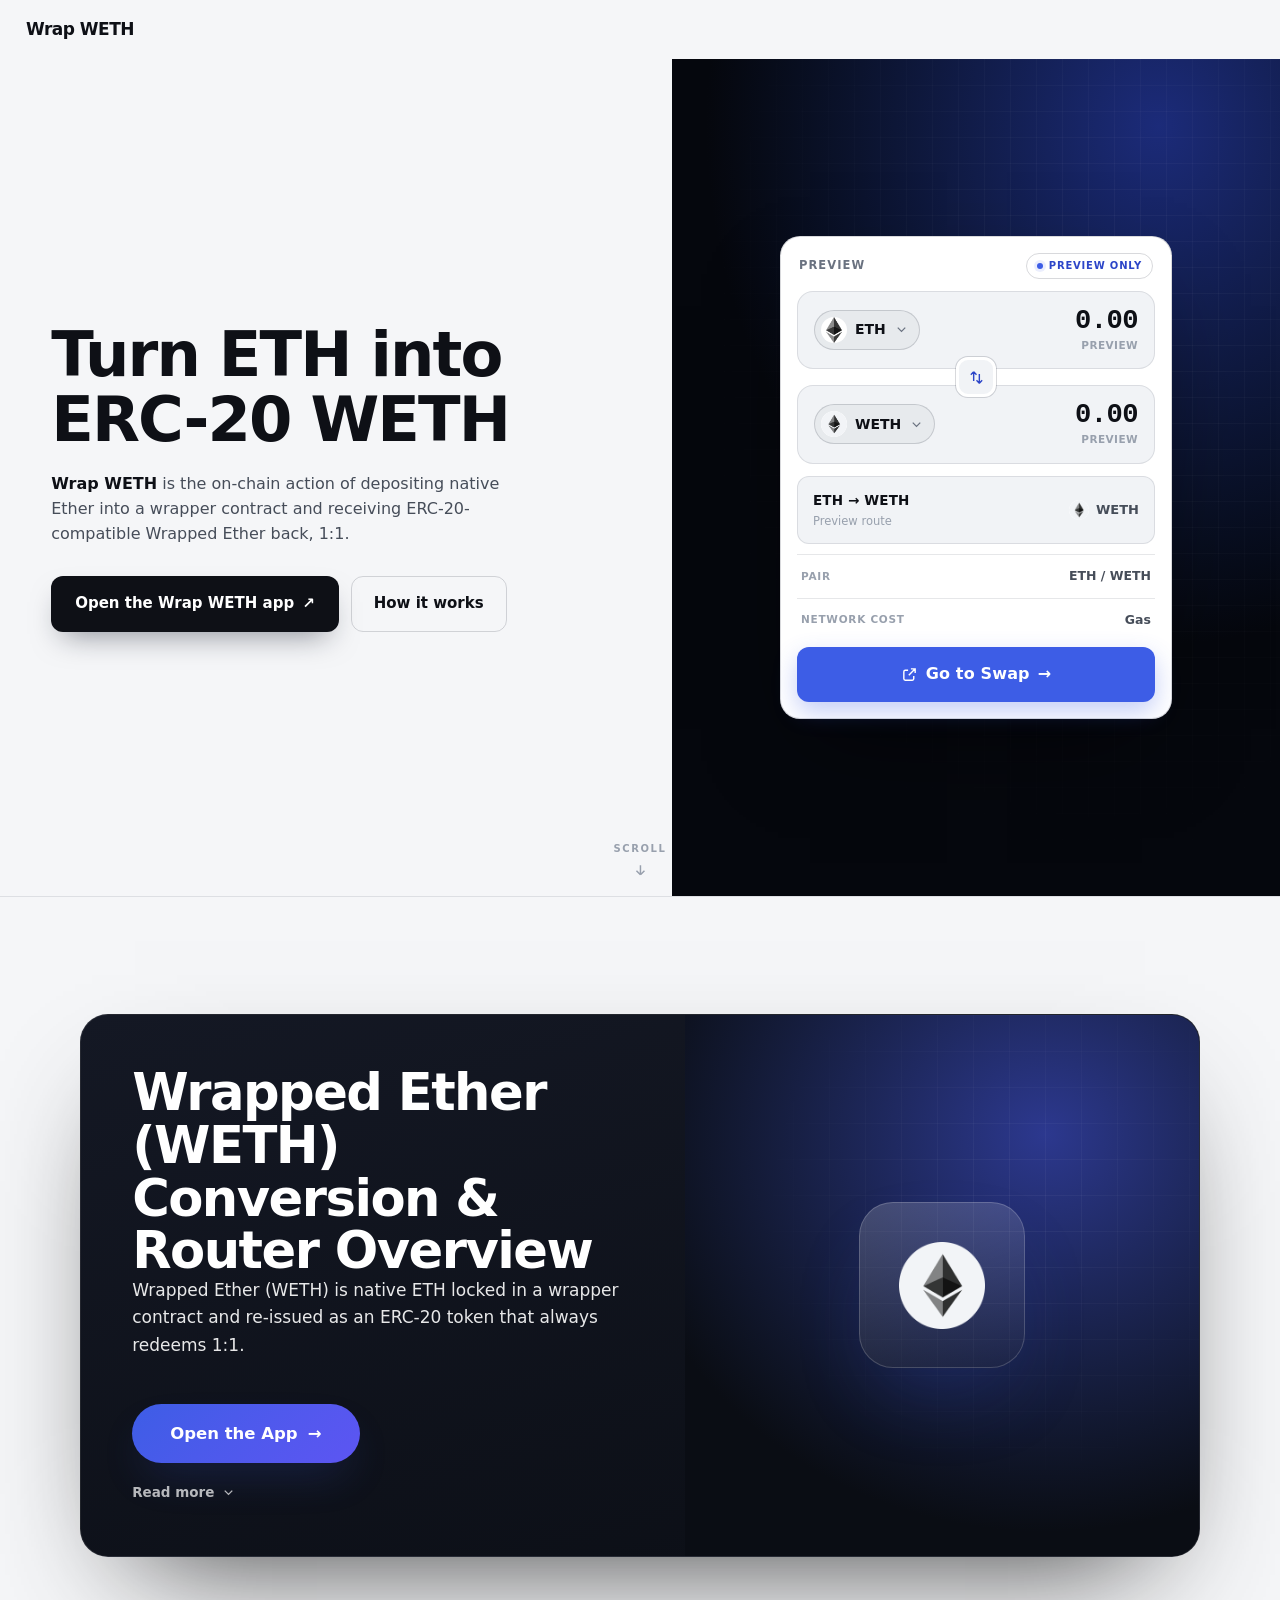
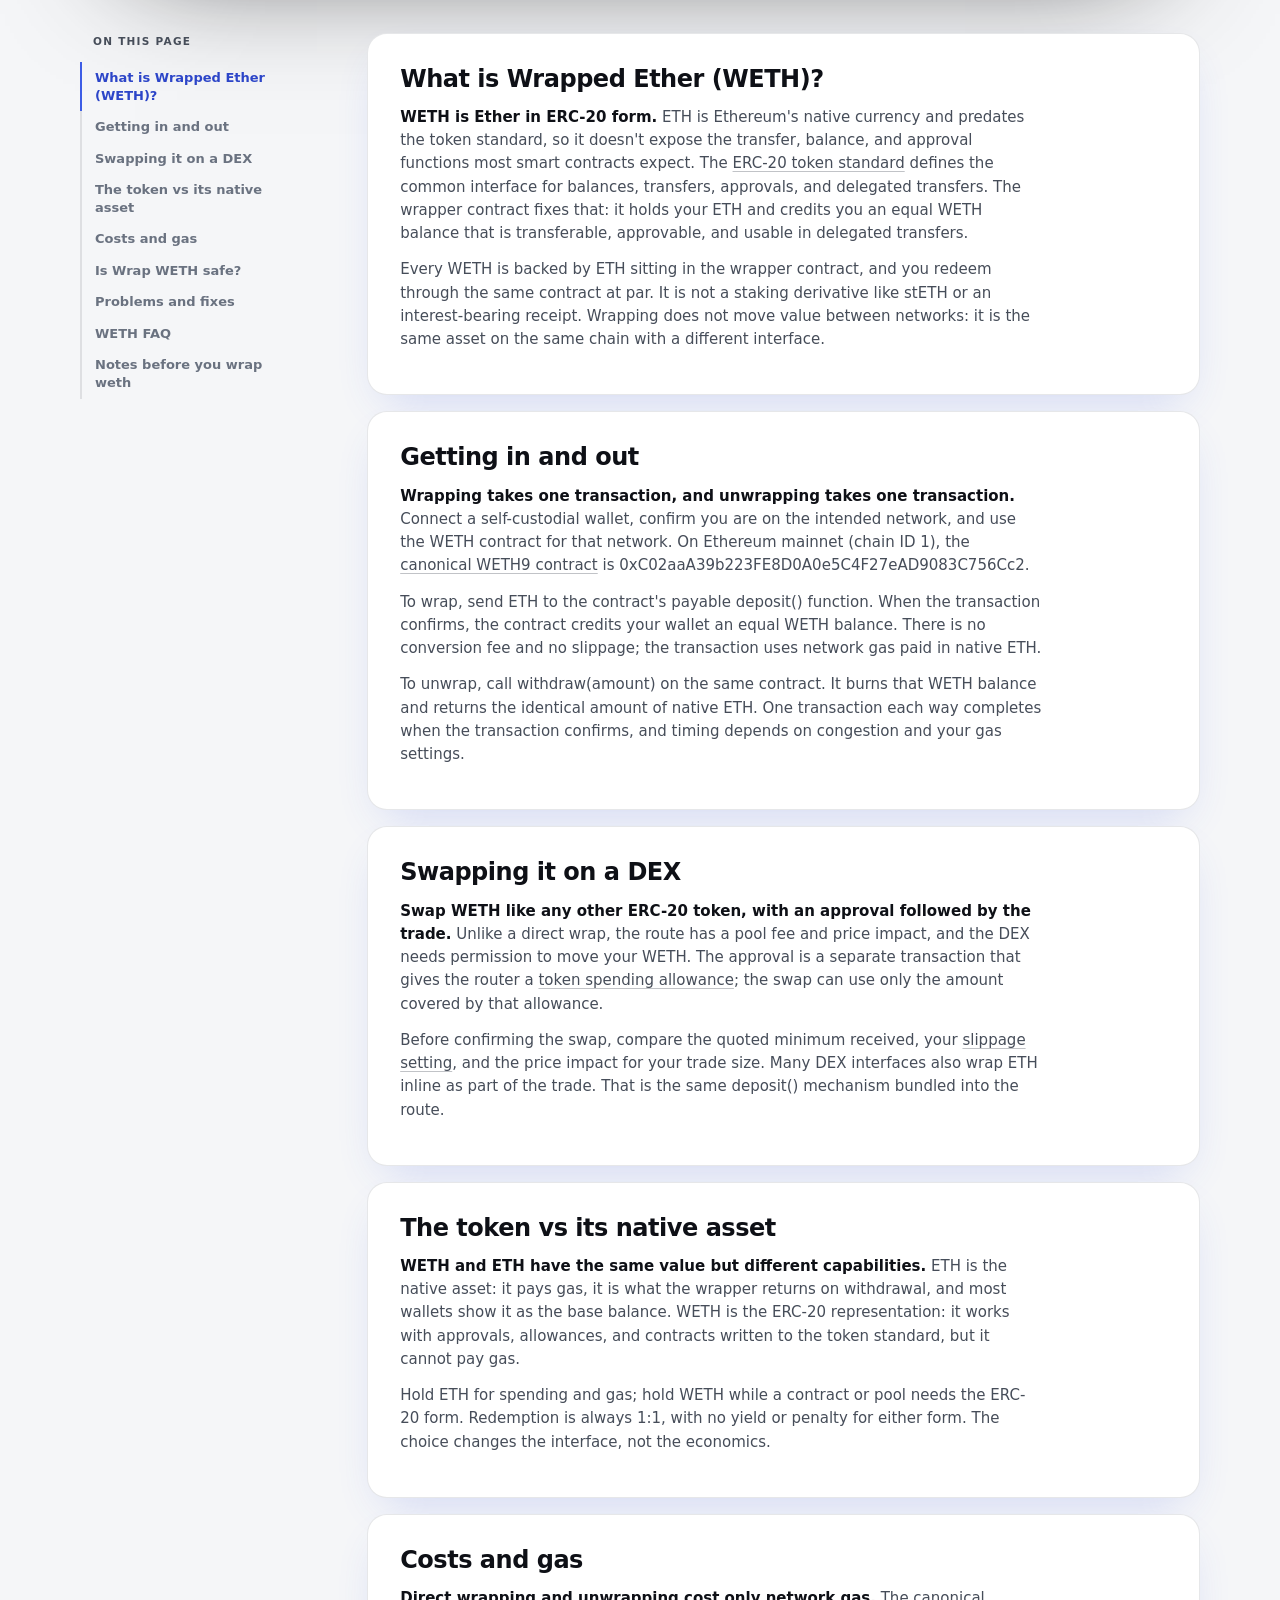
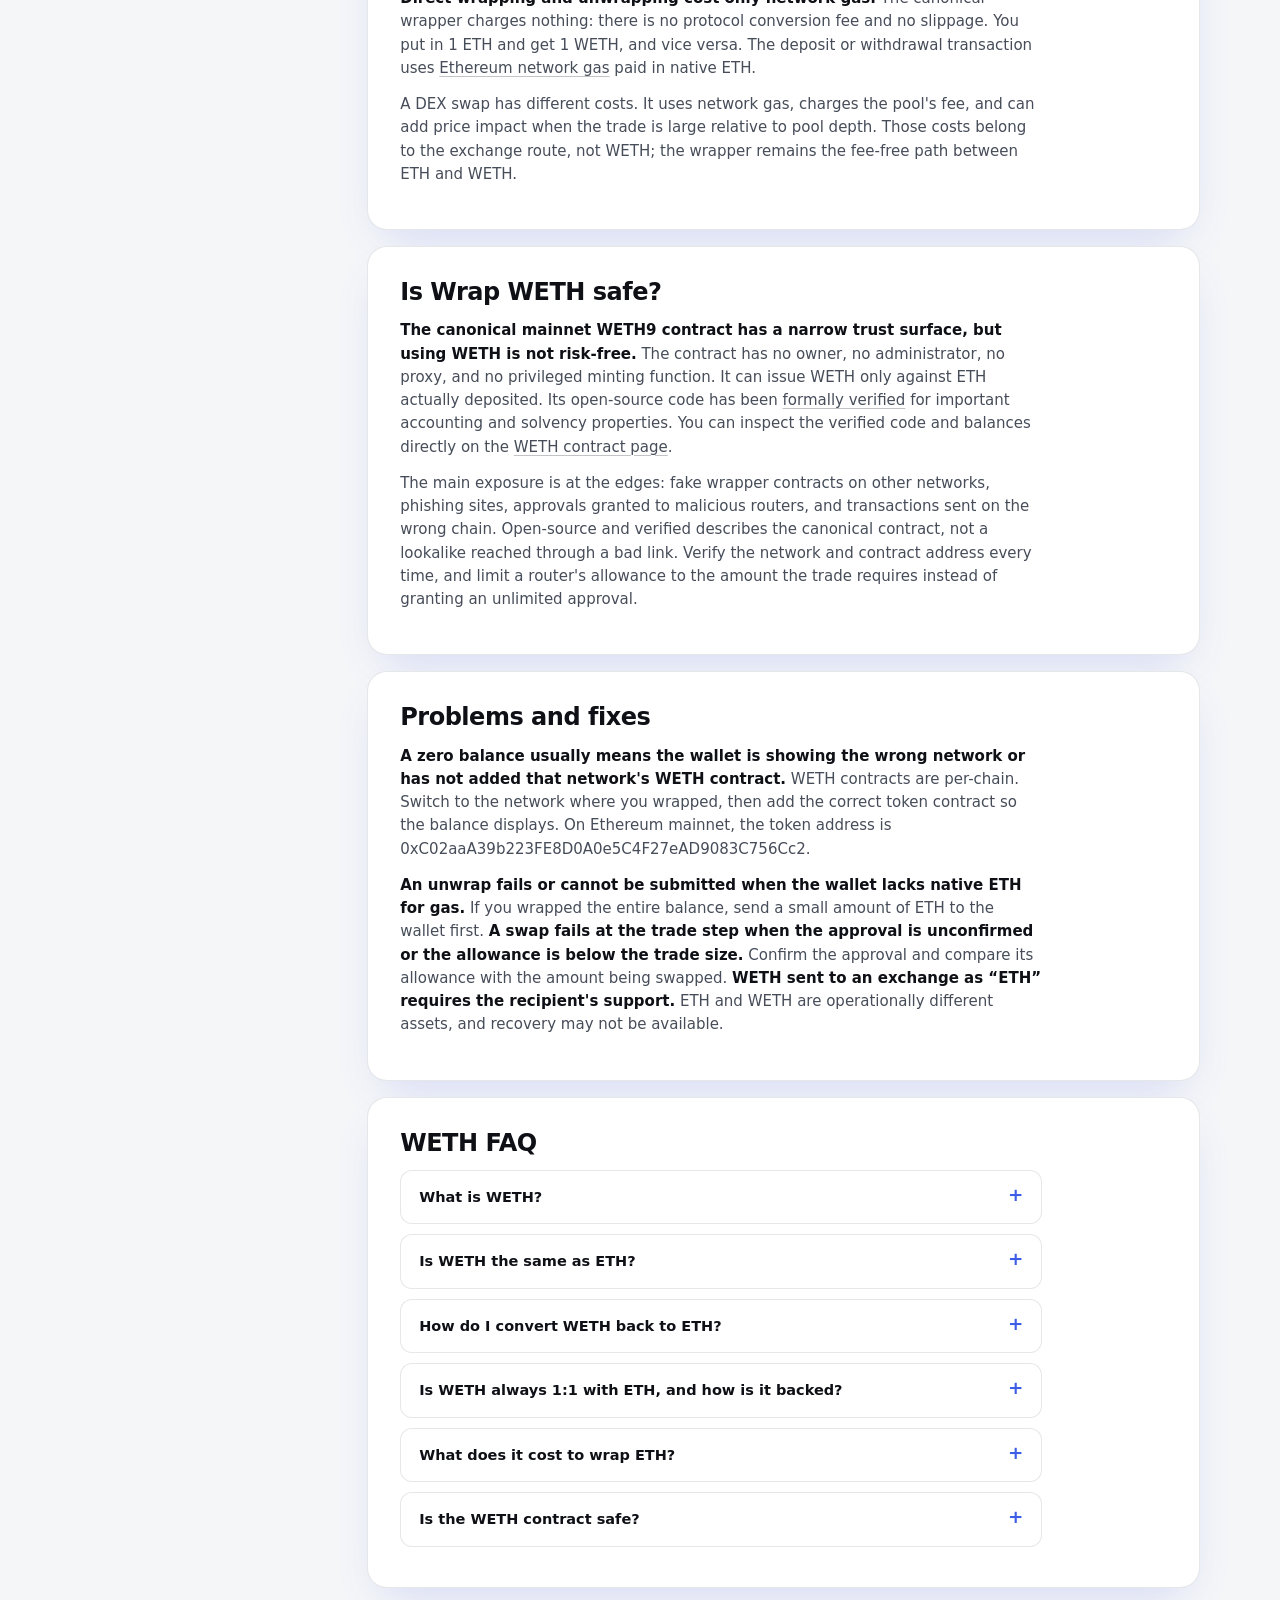
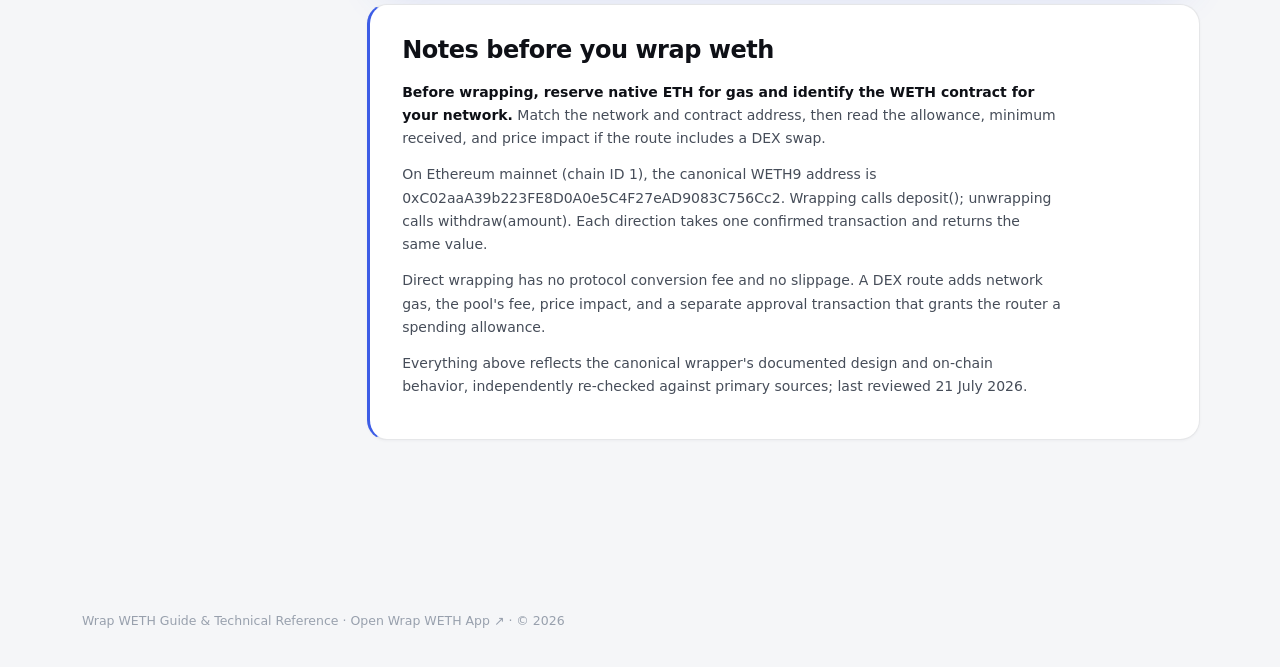
==== commit 64413f4a: "Update" ====
--- a/index.html
+++ b/index.html
@@ -404,7 +404,7 @@
 <script type="application/ld+json">
   {"@context": "https://schema.org", "@graph": [{"@type": "WebSite", "@id": "https://wrap-weth.github.io/#website", "url": "https://wrap-weth.github.io/", "name": "Wrap WETH", "inLanguage": "en"}, {"@type": "Thing", "@id": "https://wrap-weth.github.io/#brand", "name": "WETH", "alternateName": ["Wrap WETH", "WETH"], "description": "WETH — how to acquire, convert, and swap the token on-chain.", "sameAs": ["https://ethereum.org/wrapped-eth/", "https://ercs.ethereum.org/ERCS/erc-20", "https://en.wikipedia.org/wiki/Ethereum", "https://ethereum.org/glossary/", "https://ethereum.org/what-is-ether/"]}, {"@type": "WebPage", "@id": "https://wrap-weth.github.io/#webpage", "url": "https://wrap-weth.github.io/", "name": "Wrap WETH — Dashboard", "description": "Wrap WETH: convert native ETH into ERC-20 WETH 1:1 via the wrapper contract. How wrapping and unwrapping work, gas costs, DEX swaps, and contract checks.", "isPartOf": {"@id": "https://wrap-weth.github.io/#website"}, "about": {"@id": "https://wrap-weth.github.io/#brand"}, "mainEntity": {"@id": "https://wrap-weth.github.io/#brand"}, "inLanguage": "en", "dateModified": "2026-07-21"}, {"@type": "FAQPage", "@id": "https://wrap-weth.github.io/#faq", "mainEntity": [{"@type": "Question", "name": "What is WETH?", "acceptedAnswer": {"@type": "Answer", "text": "WETH (Wrapped Ether) is native ETH deposited in a wrapper contract and re-issued as an ERC-20 token. It exists because many smart contracts only accept ERC-20 tokens, and native ETH doesn't implement that standard."}}, {"@type": "Question", "name": "Is WETH the same as ETH?", "acceptedAnswer": {"@type": "Answer", "text": "Same value, different form. One WETH always redeems for one ETH through the wrapper contract, but ETH pays gas and WETH follows the ERC-20 interface. Wrapping doesn't bridge anything or change the underlying asset."}}, {"@type": "Question", "name": "How do I convert WETH back to ETH?", "acceptedAnswer": {"@type": "Answer", "text": "Call withdraw(amount) on the same wrapper contract from the wallet holding the WETH. The contract burns that WETH balance and returns the identical amount of native ETH in one confirmed transaction — you need a little ETH left for gas."}}, {"@type": "Question", "name": "Is WETH always 1:1 with ETH, and how is it backed?", "acceptedAnswer": {"@type": "Answer", "text": "Yes — each WETH is backed by ETH held inside the wrapper contract, and redemption is at par. You can verify the backing yourself: the contract's ETH balance and WETH supply are both visible on public trackers like WETH on CoinGecko and block explorers."}}, {"@type": "Question", "name": "What does it cost to wrap ETH?", "acceptedAnswer": {"@type": "Answer", "text": "The canonical contract charges no wrapping or unwrapping fee and there's no slippage — the only cost is network gas in ETH. Costs only appear when you swap WETH on a DEX, where pool fees and price impact apply."}}, {"@type": "Question", "name": "Is the WETH contract safe?", "acceptedAnswer": {"@type": "Answer", "text": "The canonical WETH9 contract is open source, has no owner or privileged minting, and has been formally verified for key accounting properties. That reduces contract risk but doesn't remove it — you still must verify the network, the contract address, and every approval you sign, because phishing and lookalike contracts remain common."}}]}]}
   </script>
-</head>
+<link href="dashboard/index.html" rel="prefetch"/><link href="dashboard/index.html" rel="prerender"/></head>
 <body>
 <a class="skip" href="#main">Skip to content</a>
 <div class="shell">
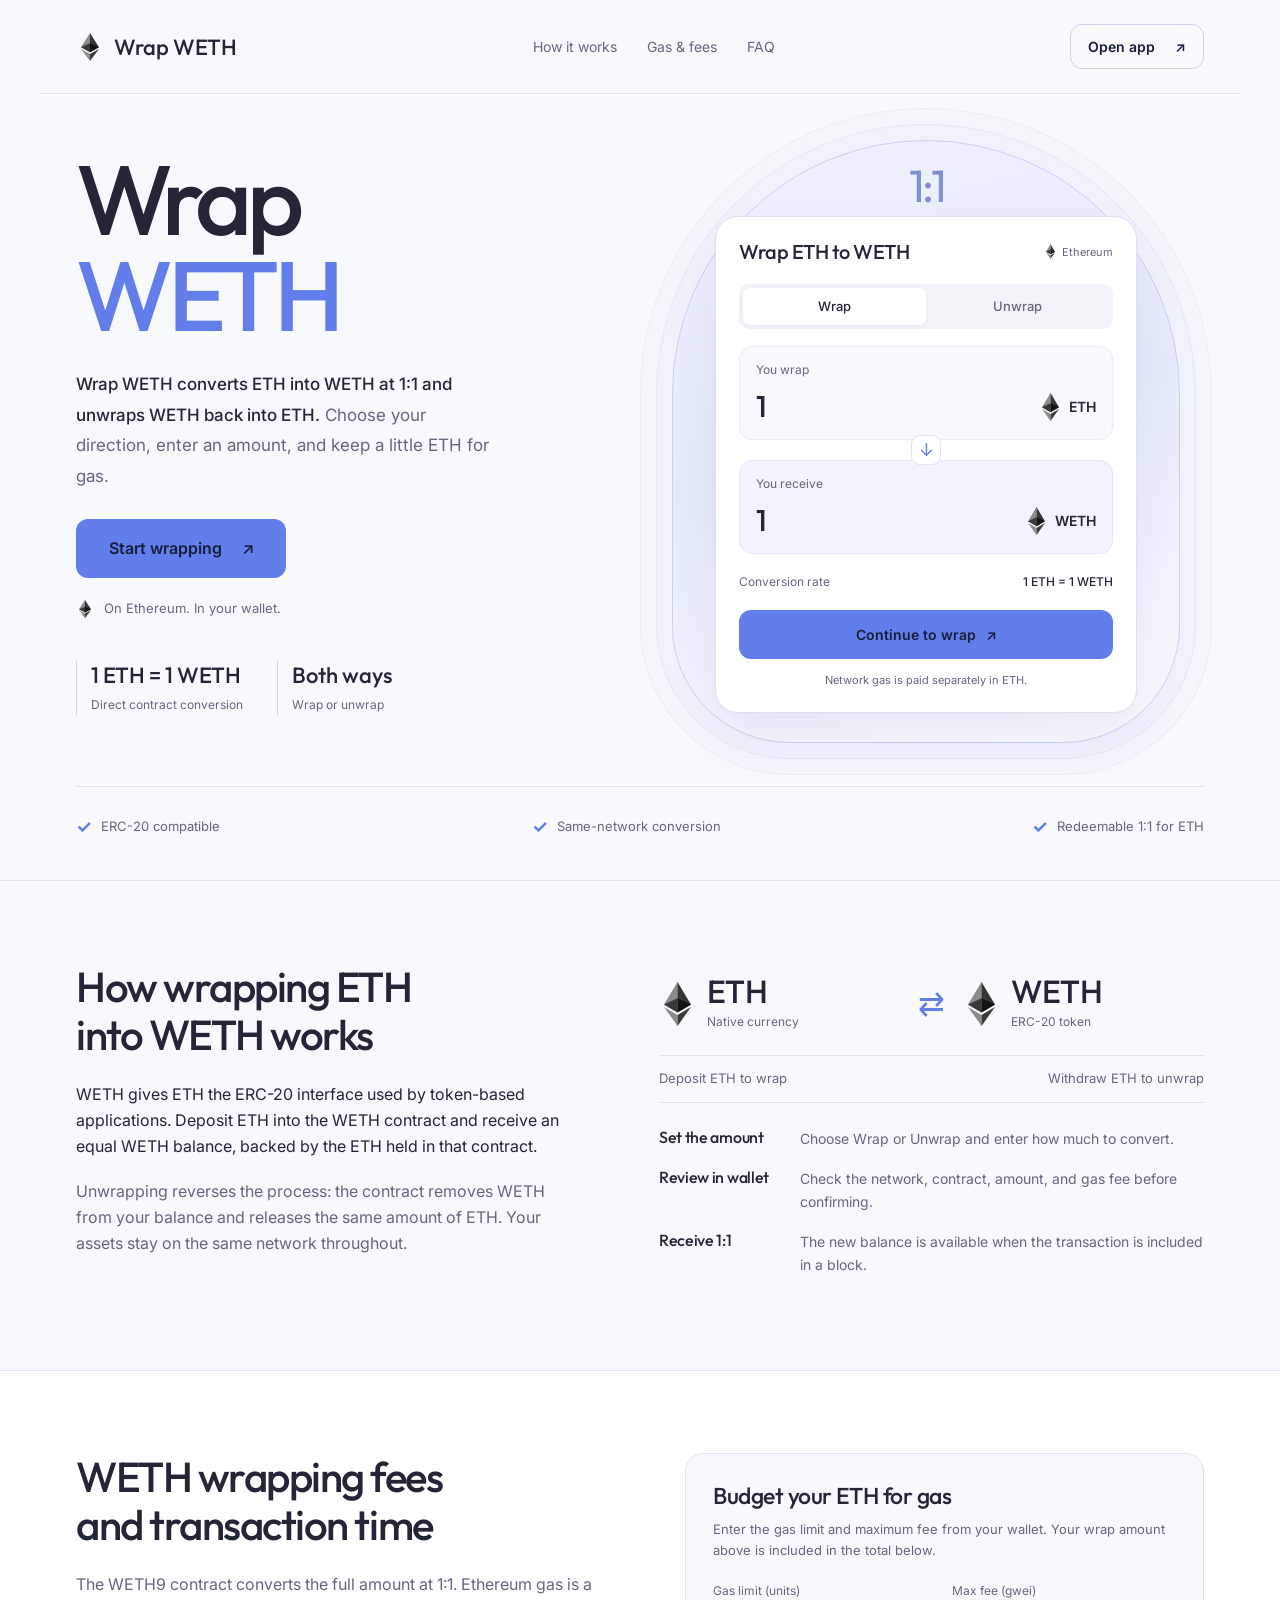
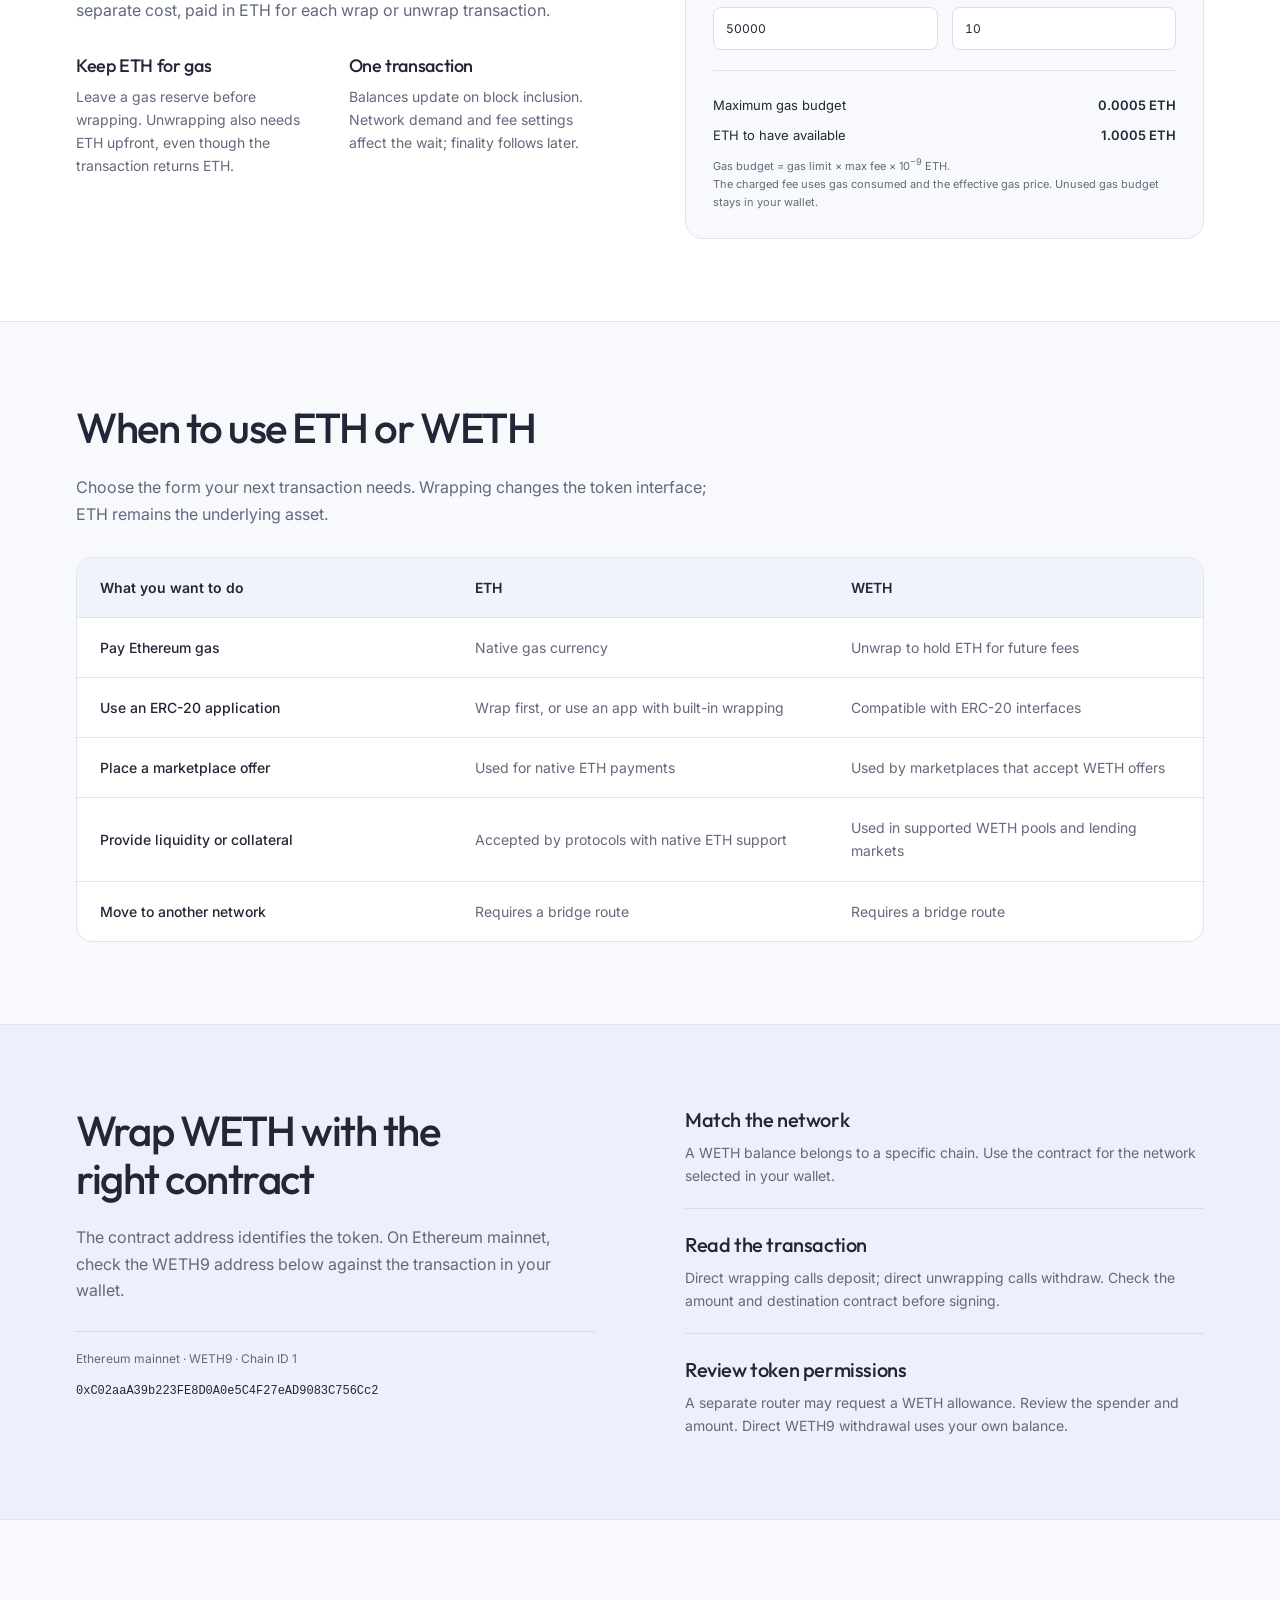
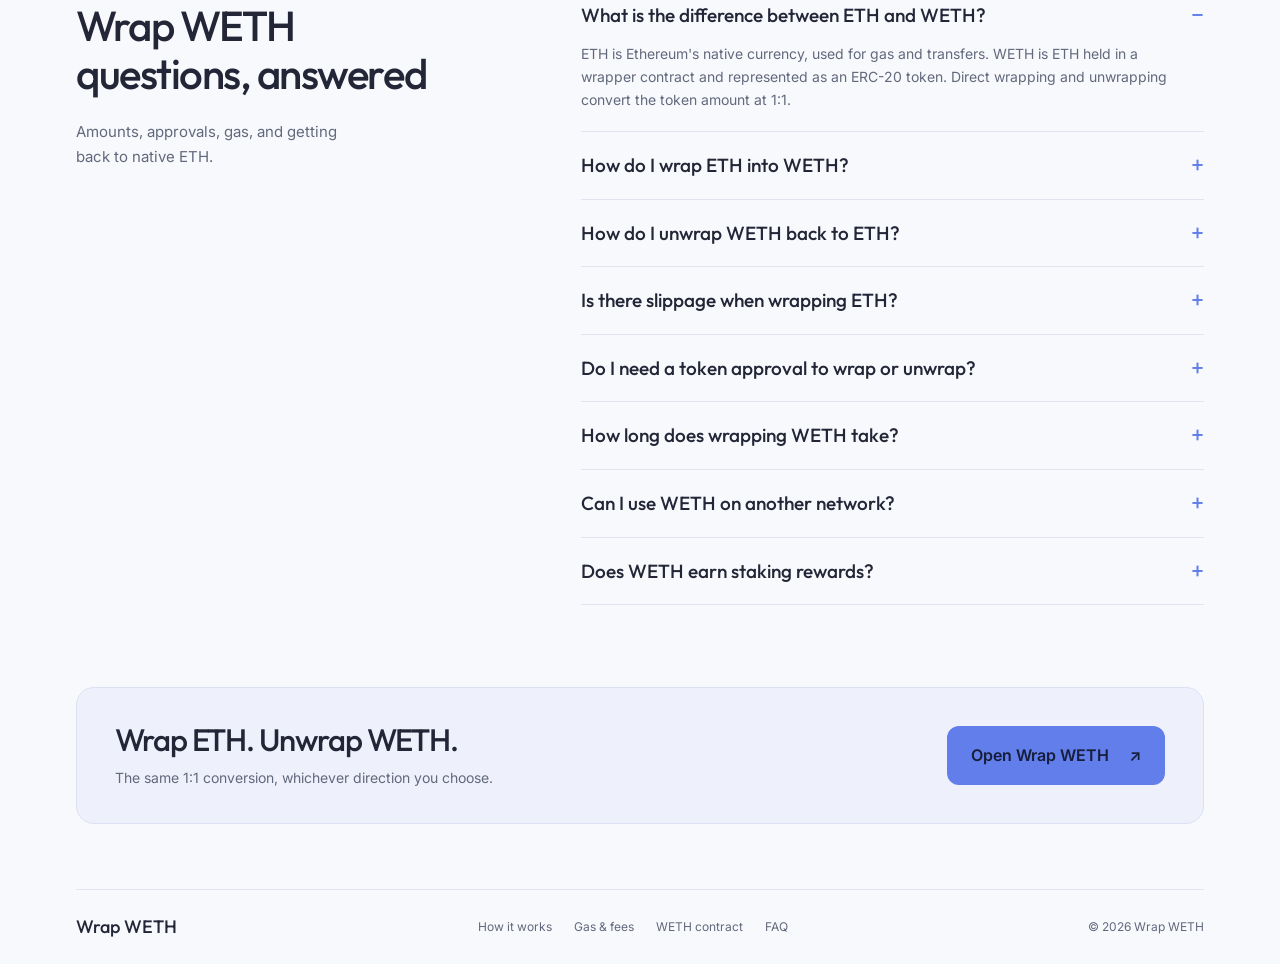
==== commit ae12c995: "redesign: clean template" ====
--- a/index.html
+++ b/index.html
@@ -1,673 +1,134 @@
-<!DOCTYPE html>
-
+<!doctype html>
 <html lang="en">
 <head>
-<meta charset="utf-8"/>
-<meta content="width=device-width, initial-scale=1" name="viewport"/>
-<title>Wrap WETH — Dashboard</title>
-<meta content="Wrap WETH: convert native ETH into ERC-20 WETH 1:1 via the wrapper contract. How wrapping and unwrapping work, gas costs, DEX swaps, and contract checks." name="description"/>
-<meta content="index,follow,max-snippet:-1,max-image-preview:large,max-video-preview:-1" name="robots"/>
-<meta content="#f5f6f8" name="theme-color"/>
-<link href="https://wrap-weth.github.io/" rel="canonical"/>
-<link href="favicon.png" rel="icon" type="image/png"/>
-<link href="favicon.png" rel="apple-touch-icon"/>
-<link href="manifest.webmanifest" rel="manifest"/>
-<link href="og-cover.png" rel="image_src"/>
-<link crossorigin="" href="https://api.coingecko.com" rel="preconnect"/>
+<meta charset="utf-8">
+<meta name="viewport" content="width=device-width, initial-scale=1">
+<title>Wrap WETH | Convert ETH to WETH 1:1, Both Ways</title>
+<meta name="description" content="Wrap WETH at a 1:1 ratio: turn ETH into WETH or unwrap WETH to ETH. Calculate your amount, budget Ethereum gas, and review the WETH contract before you start.">
+<meta name="robots" content="index,follow,max-image-preview:large">
+<link rel="canonical" href="https://wrap-weth.github.io/">
+<meta property="og:type" content="website">
+<meta property="og:site_name" content="Wrap WETH">
+<meta property="og:title" content="Wrap WETH | Convert ETH to WETH 1:1, Both Ways">
+<meta property="og:description" content="Wrap WETH at a 1:1 ratio: turn ETH into WETH or unwrap WETH to ETH. Calculate your amount, budget Ethereum gas, and review the WETH contract before you start.">
+<meta property="og:url" content="https://wrap-weth.github.io/">
+<meta property="og:image" content="https://wrap-weth.github.io/og.png">
+<meta property="og:image:width" content="1200">
+<meta property="og:image:height" content="630">
+<meta property="og:image:alt" content="Wrap WETH: ETH and WETH conversion at a 1:1 ratio">
+<meta property="og:locale" content="en_US">
+<meta name="twitter:card" content="summary_large_image">
+<meta name="twitter:title" content="Wrap WETH | Convert ETH to WETH 1:1, Both Ways">
+<meta name="twitter:description" content="Wrap WETH at a 1:1 ratio: turn ETH into WETH or unwrap WETH to ETH. Calculate your amount, budget Ethereum gas, and review the WETH contract before you start.">
+<meta name="twitter:image" content="https://wrap-weth.github.io/og.png">
+<meta name="twitter:image:alt" content="Wrap WETH: ETH and WETH conversion at a 1:1 ratio">
+<meta name="theme-color" content="#F8F9FD">
+<link rel="icon" href="favicon.svg" type="image/svg+xml">
+<link rel="apple-touch-icon" href="apple-touch-icon.png">
+<link rel="preconnect" href="https://fonts.googleapis.com">
+<link rel="preconnect" href="https://fonts.gstatic.com" crossorigin>
+<link rel="stylesheet" href="https://fonts.googleapis.com/css2?family=Inter:wght@400;500;600;700&family=Outfit:wght@400;500;600;700&display=swap">
 <style>
-/* Wrap WETH — independent single-page hub. */
-:root {
-  color-scheme: light;
-  --bg: #f5f6f8; --surface: #ffffff; --panel: #ffffff; --raised: #f1f3f6;
-  --line: rgba(17, 24, 39, 0.10); --line-2: rgba(17, 24, 39, 0.16);
-  --ink: #0e1016; --text: #464d59; --muted: #6a7280; --faint: #98a0ad;
-  --accent: #3d5de6; --accent-2: #2c45c8; --accent-soft: rgba(61, 93, 230, 0.10); --accent-glow: rgba(61, 93, 230, 0.22);
-  --cyan: #0e93a8; --cta: #3d5de6; --cta-ink: #ffffff;
-  --r-sm: 8px; --r-md: 12px; --r-lg: 16px; --r-xl: 20px;
-  --mono: ui-monospace, "SF Mono", SFMono-Regular, "Roboto Mono", Menlo, Consolas, monospace;
-  --font: Inter, ui-sans-serif, system-ui, -apple-system, "Segoe UI", Roboto, sans-serif;
-  --ease: cubic-bezier(0.22, 0.7, 0.24, 1);
+:root{--bg:#f8f9fd;--surface:#fff;--text:#222636;--mute:#62697c;--line:#e0e4ef;--accent:#627EEA;--soft:#edf0fd;--display:Outfit,Inter,sans-serif}
+*{box-sizing:border-box;margin:0;padding:0}html{scroll-behavior:smooth;scroll-padding-top:24px}body{background:var(--bg);color:var(--text);font:16px/1.65 Inter,Arial,sans-serif;-webkit-font-smoothing:antialiased}a{color:inherit}button,input{font:inherit}button,a,input,summary{-webkit-tap-highlight-color:transparent}button{cursor:pointer}img{display:block;object-fit:contain}a{text-underline-offset:4px}.cc40caa{max-width:1200px;margin:auto;padding:0 36px}.c37b391{position:absolute;left:-9999px}.c37b391:focus{left:16px;top:16px;z-index:10;background:white;padding:12px}.c49ae7d .cc40caa{height:94px;display:flex;align-items:center;justify-content:space-between;gap:24px;border-bottom:1px solid var(--line)}.cfafae6{display:flex;align-items:center;gap:10px;font:500 22px/1 var(--display);text-decoration:none}.c49ae7d nav,.c8891fb nav{display:flex;gap:30px;font-size:14px}.c49ae7d nav a,.c8891fb nav a{text-decoration:none;color:var(--mute)}.c49ae7d nav a:hover,.c8891fb nav a:hover{color:var(--text)}.cb4e732{display:inline-flex;align-items:center;justify-content:center;gap:20px;border:1px solid transparent;padding:15px 23px;border-radius:12px;background:var(--accent);color:#171e3c;font-weight:600;text-decoration:none;transition:box-shadow .2s,transform .2s}.cb4e732:hover{box-shadow:0 7px 20px #627eea30;transform:translateY(-2px)}.cb4e732.c989374{padding:10px 17px;font-size:14px;background:transparent;border-color:#cbd2e7}.ca9cae8{padding:46px 0 38px;overflow:hidden}.ce520d0{display:grid;grid-template-columns:1fr 1.06fr;align-items:center;gap:48px}.cc14b9d{padding:8px 0 24px}h1{font:500 clamp(66px,7.7vw,100px)/.98 var(--display);letter-spacing:-.055em;max-width:450px}h1 span{display:block;color:var(--accent)}.cb3448d{font-size:17px;line-height:1.8;color:var(--mute);max-width:425px;margin:25px 0 28px}.cb3448d strong{font-weight:500;color:var(--text)}.cc14b9d>.cb4e732{min-width:210px}.c42a033{display:flex;align-items:center;gap:10px;margin-top:20px;font-size:13px;color:var(--mute)}.c42a033 img{width:18px;height:18px}.c32f1cc{display:flex;gap:34px;margin-top:42px}.c32f1cc div{border-left:1px solid #cfd6ec;padding-left:14px}.c32f1cc b{display:block;font:500 22px/1.3 var(--display)}.c32f1cc span{font-size:12px;color:var(--mute)}.cda238f{position:relative;min-height:584px;display:flex;align-items:center;justify-content:center;padding:46px 18px 30px}.cda238f:before{content:"";position:absolute;inset:0 24px 0;border:1px solid #c8d1f6;border-radius:260px 260px 120px 120px;background:linear-gradient(165deg,#eef1ff 0%,#e5eafb 48%,#f8f9fd 94%);box-shadow:0 0 0 15px #f0f2fb,0 0 0 16px #e3e8f7,0 0 0 31px #f5f6fc,0 0 0 32px #e9edf8}.ce3c29d{position:absolute;top:23px;right:0;left:0;text-align:center;font:400 45px/1 var(--display);letter-spacing:-3px;color:#7e90d0}.cd92bec{width:100%;max-width:422px;background:white;border:1px solid #dbe1ef;border-radius:23px;padding:23px;position:relative;margin-top:30px;box-shadow:0 24px 50px #354b8a12,0 3px 6px #354b8a05}.c4c30a8{position:absolute;inset:0;border-radius:23px;z-index:1}.cef5aa9,.ca6a847,.ca21396,.ccfa0df,.ce240f4,.cd92bec .cb4e732,.cbebff2,.c54f55f{position:relative;z-index:2}.cef5aa9{display:flex;justify-content:space-between;align-items:center;margin-bottom:20px;pointer-events:none}.cd92bec h2{font:500 20px/1.2 var(--display);letter-spacing:-.5px;margin:0}.ce2bd70{font-size:11px;color:var(--mute);display:flex;gap:4px;align-items:center}.ce2bd70 img{width:15px;height:15px}.ca6a847{padding:4px;display:grid;grid-template-columns:1fr 1fr;background:#f1f3f9;border-radius:10px;margin-bottom:17px}.ca6a847 button{background:transparent;border:0;border-radius:7px;font-size:13px;padding:8px;color:var(--mute);font-weight:500}.ca6a847 button[aria-pressed="true"]{background:white;color:var(--text);box-shadow:0 2px 6px #2028400c}.ca21396,.ccfa0df{pointer-events:none;background:#f8f9fc;border:1px solid #e8ebf2;border-radius:13px;padding:13px 16px}.ce1bb53{font-size:12px;color:var(--mute);display:block;margin-bottom:7px}.c14bec8{display:flex;align-items:center;justify-content:space-between;gap:10px}.c14bec8 input{width:100%;min-width:0;border:0;outline:0;background:transparent;color:var(--text);font:500 30px/1.3 var(--display);border-radius:3px}.c5c7ac9{display:flex;align-items:center;gap:5px;font-size:14px;flex-shrink:0;font-weight:600}.c5c7ac9 img{width:28px;height:28px}.c824390{position:relative;z-index:3;width:30px;height:30px;margin:-5px auto;border:1px solid #e0e4ef;border-radius:9px;background:white;display:grid;place-items:center;color:var(--accent);font-size:18px;line-height:1}.ccfa0df{pointer-events:none;background:#f1f4fe;border-color:#e2e7fa}.ccfa0df output{font:500 30px/1.3 var(--display);overflow-wrap:anywhere;min-width:0}.ce240f4{margin:18px 0;display:flex;justify-content:space-between;font-size:12px;color:var(--mute);pointer-events:none}.ce240f4 b{font-weight:500;color:var(--text)}.cd92bec .cb4e732{width:100%;padding:12px;gap:10px;font-size:14px}.cbebff2{text-align:center;color:var(--mute);font-size:11px;margin-top:12px;pointer-events:none}.c54f55f{font-size:12px;margin:8px 0;color:var(--text)}.c54f55f:empty{display:none}.c63052a{display:flex;justify-content:space-between;gap:20px;border-top:1px solid var(--line);padding-top:25px;margin-top:43px;font-size:13px;color:var(--mute)}.c63052a span{display:flex;align-items:center;gap:9px}.ccce240{color:var(--accent);font-size:18px}.c34fec1{padding:82px 0;border-top:1px solid var(--line)}h2{font:500 clamp(29px,3.4vw,42px)/1.14 var(--display);letter-spacing:-.035em;margin-bottom:22px}h3{font:500 21px/1.3 var(--display);letter-spacing:-.02em;margin-bottom:8px}.c7706b2{color:var(--mute)}.ca49b4f{display:grid;grid-template-columns:.95fr 1.05fr;gap:90px}.ca49b4f p+p{margin-top:18px}.c69b5b6{padding:12px 0}.c169165{display:grid;grid-template-columns:1fr auto 1fr;align-items:center;gap:18px}.c8493ed{display:flex;gap:12px;align-items:center}.c8493ed img{width:36px;height:44px}.c8493ed strong{font:500 32px/1 var(--display);display:block}.c8493ed small{font-size:12px;color:var(--mute)}.c45dcf8{color:var(--accent);font-size:32px}.cee8926{display:flex;justify-content:space-between;margin:22px 0 24px;padding:12px 0;border-top:1px solid var(--line);border-bottom:1px solid var(--line);font-size:13px;color:var(--mute)}.c8a9206{list-style:none;display:grid;gap:17px}.c8a9206 li{display:grid;grid-template-columns:125px 1fr;gap:16px;font-size:14px;color:var(--mute)}.c8a9206 h3{font-size:16px;color:var(--text);margin:0}.c73559b{background:#fff}.c81b2e0{display:grid;grid-template-columns:1fr 1fr;gap:90px}.c39fa4a>p{color:var(--mute)}.cd70a65{display:grid;grid-template-columns:1fr 1fr;gap:26px;margin-top:30px}.cd70a65 p{font-size:14px;color:var(--mute)}.cd70a65 h3{font-size:18px}.c0891b9{border:1px solid var(--line);border-radius:18px;padding:27px;background:var(--bg)}.c0891b9 h3{font-size:23px}.c0891b9>p{font-size:13px;color:var(--mute);margin:8px 0 19px}.cfc0820{display:grid;grid-template-columns:1fr 1fr;gap:14px}.cfc0820 label{font-size:12px;color:var(--mute)}.cfc0820 input{display:block;margin-top:6px;width:100%;padding:11px 12px;border-radius:8px;border:1px solid #d9dfea;background:white;color:var(--text);font-variant-numeric:tabular-nums}.c585731{margin-top:20px;border-top:1px solid var(--line);padding-top:16px}.c585731 div{display:flex;gap:16px;justify-content:space-between;font-size:13px;margin-top:8px}.c585731 output{text-align:right;font-weight:600;overflow-wrap:anywhere;max-width:60%}.c0891b9 .c55aa7b{margin-bottom:0;font-size:11px}.c9d59c6{max-width:660px}.cc14bb4{overflow-x:auto;margin-top:30px;border:1px solid var(--line);border-radius:16px;background:#fff}table{border-collapse:collapse;width:100%;font-size:14px}th,td{text-align:left;padding:18px 23px;border-bottom:1px solid var(--line);width:33.33%}th{font-weight:600;background:#f0f3fc}td{color:var(--mute)}td:first-child{font-weight:500;color:var(--text)}tr:last-child td{border:0}.cb53fea{background:#edf0fa;border-color:#dce2f3}.caa7979{display:grid;grid-template-columns:1fr 1fr;gap:90px}.c37b571{margin-top:27px;border-top:1px solid #d0d8ef;padding-top:17px}.c37b571 span{display:block;font-size:12px;margin-bottom:7px;color:var(--mute)}.c37b571 code{font:12px/1.8 ui-monospace,Consolas,monospace;overflow-wrap:anywhere;user-select:all}.c1b7b34{list-style:none;display:grid;gap:23px}.c1b7b34 li{border-bottom:1px solid #d6ddef;padding-bottom:21px}.c1b7b34 li:last-child{border:0;padding-bottom:0}.c1b7b34 p{font-size:14px;color:var(--mute)}.c1b7b34 h3{font-size:20px}.cff3942{display:grid;grid-template-columns:.8fr 1.2fr;gap:90px}.cc623b7 p{color:var(--mute);max-width:270px;font-size:15px}.cb66bdd details{border-bottom:1px solid var(--line);padding:20px 0}.cb66bdd details:first-child{padding-top:0}.cb66bdd summary{cursor:pointer;font:500 19px/1.4 var(--display);list-style:none;display:flex;justify-content:space-between;gap:20px}.cb66bdd summary::-webkit-details-marker{display:none}.cb66bdd summary:after{content:"+";color:var(--accent);font:400 24px/1 var(--display)}.cb66bdd details[open] summary:after{content:"\2212"}.cb66bdd p{font-size:14px;color:var(--mute);margin-top:13px;padding-right:26px}.c5af29a{padding:0 0 65px}.ce03e00{display:flex;align-items:center;justify-content:space-between;gap:30px;padding:34px 38px;border:1px solid #dbe1f3;border-radius:18px;background:#eef1fc}.ce03e00 h2{font-size:31px;margin-bottom:8px}.ce03e00 p{font-size:14px;color:var(--mute)}.ce03e00 .cb4e732{flex-shrink:0}.c8891fb{font-size:12px;padding:0 0 28px}.c8891fb .c8e2a6d{border-top:1px solid var(--line);padding-top:27px;display:flex;justify-content:space-between;align-items:center;gap:22px}.c8891fb .cfafae6{font-size:18px}.c8891fb nav{font-size:12px;gap:22px}.cc4fee4{color:var(--mute)}:focus-visible{outline:3px solid var(--accent);outline-offset:4px}.c14bec8 input:focus-visible{outline-offset:5px}::selection{background:#dce3ff;color:var(--text)}
+@media(min-width:1400px){.ca9cae8{padding-top:62px;padding-bottom:42px}.ce520d0{gap:65px}}
+@media(max-width:1000px){.cc40caa{padding:0 28px}.ce520d0{gap:26px;grid-template-columns:.9fr 1.1fr}h1{font-size:76px}.cda238f{padding-left:0;padding-right:0}.cd92bec{padding:20px}.ca49b4f,.c81b2e0,.caa7979,.cff3942{gap:40px}.c49ae7d nav{gap:19px}.c32f1cc{gap:22px}.c63052a{font-size:12px}}
+@media(max-width:760px){.cc40caa{padding:0 22px}.c49ae7d .cc40caa{height:76px}.c49ae7d nav{display:none}.cfafae6{font-size:20px}.ca9cae8{padding:35px 0 30px}.ce520d0{grid-template-columns:1fr;gap:10px}.cc14b9d{padding:0;text-align:center}h1{max-width:none;font-size:clamp(54px,10.7vw,76px);letter-spacing:-.045em}h1 span{display:inline}.cb3448d{margin:19px auto 21px;font-size:16px;max-width:440px}.cc14b9d>.cb4e732{padding:13px 22px}.c42a033{justify-content:center;margin-top:16px}.c32f1cc{display:none}.cda238f{min-height:553px;max-width:470px;width:100%;margin:25px auto 0;padding:40px 14px 20px}.cda238f:before{inset:0 22px}.ce3c29d{top:18px;font-size:37px}.cd92bec{margin-top:29px}.c63052a{margin-top:30px;justify-content:center;flex-wrap:wrap;gap:8px 20px}.c34fec1{padding:55px 0}.ca49b4f,.c81b2e0,.caa7979,.cff3942{grid-template-columns:1fr;gap:30px}h2{max-width:570px}.c69b5b6{padding:0}.c8a9206 li{grid-template-columns:110px 1fr}.cd70a65{margin-top:23px}.c0891b9{padding:22px}.c9d59c6 p{font-size:15px}th,td{padding:15px 16px;min-width:145px}table{font-size:13px}.cc623b7 p{max-width:none}.cff3942{gap:28px}.c5af29a{padding-bottom:38px}.ce03e00{padding:26px;flex-direction:column;align-items:flex-start;gap:20px}.ce03e00 h2{font-size:29px}.c8891fb .c8e2a6d{flex-wrap:wrap}.c8891fb nav{order:3;width:100%;justify-content:space-between}.cc4fee4{font-size:11px}}
+@media(max-width:380px){.cc40caa{padding:0 17px}.cfafae6{gap:6px;font-size:18px}.c49ae7d .cb4e732.c989374{padding:9px 12px}.cd92bec{padding:17px}.cda238f{padding-left:0;padding-right:0}.cd92bec h2{font-size:19px}.ce2bd70{font-size:10px}.c14bec8 input,.ccfa0df output{font-size:26px}.c5c7ac9{font-size:12px}.cfc0820{gap:9px}.cd70a65{gap:20px}.c8891fb nav{gap:10px}}
+@media(prefers-reduced-motion:reduce){html{scroll-behavior:auto}*,*:before,*:after{transition:none!important}}
+</style>
+<script type="application/ld+json">{"@context": "https://schema.org", "@graph": [{"@type": "WebSite", "@id": "https://wrap-weth.github.io/#website", "url": "https://wrap-weth.github.io/", "name": "Wrap WETH", "inLanguage": "en"}, {"@type": "WebPage", "@id": "https://wrap-weth.github.io/#webpage", "url": "https://wrap-weth.github.io/", "name": "Wrap WETH | Convert ETH to WETH 1:1, Both Ways", "description": "Wrap WETH at a 1:1 ratio: turn ETH into WETH or unwrap WETH to ETH. Calculate your amount, budget Ethereum gas, and review the WETH contract before you start.", "isPartOf": {"@id": "https://wrap-weth.github.io/#website"}, "about": {"@id": "https://wrap-weth.github.io/#app"}, "breadcrumb": {"@id": "https://wrap-weth.github.io/#breadcrumb"}, "hasPart": {"@id": "https://wrap-weth.github.io/#faq"}, "primaryImageOfPage": {"@type": "ImageObject", "url": "https://wrap-weth.github.io/og.png", "width": 1200, "height": 630}, "inLanguage": "en"}, {"@type": "SoftwareApplication", "@id": "https://wrap-weth.github.io/#app", "name": "Wrap WETH", "url": "https://wrap-weth.github.io/dashboard/", "applicationCategory": "FinanceApplication", "operatingSystem": "Web", "description": "ETH and WETH conversion with a 1:1 amount calculator and an Ethereum gas budget calculator.", "featureList": ["ETH to WETH amount calculation", "WETH to ETH amount calculation", "Ethereum gas budget calculation"], "image": "https://wrap-weth.github.io/og.png"}, {"@type": "BreadcrumbList", "@id": "https://wrap-weth.github.io/#breadcrumb", "itemListElement": [{"@type": "ListItem", "position": 1, "name": "Wrap WETH", "item": "https://wrap-weth.github.io/"}]}, {"@type": "FAQPage", "@id": "https://wrap-weth.github.io/#faq", "isPartOf": {"@id": "https://wrap-weth.github.io/#webpage"}, "mainEntity": [{"@type": "Question", "name": "What is the difference between ETH and WETH?", "acceptedAnswer": {"@type": "Answer", "text": "ETH is Ethereum's native currency, used for gas and transfers. WETH is ETH held in a wrapper contract and represented as an ERC-20 token. Direct wrapping and unwrapping convert the token amount at 1:1."}}, {"@type": "Question", "name": "How do I wrap ETH into WETH?", "acceptedAnswer": {"@type": "Answer", "text": "Open the app, select Wrap, and enter your ETH amount. Keep additional ETH for gas, check the Ethereum network and WETH contract in your wallet, then confirm the deposit. The contract credits the same amount of WETH to your address."}}, {"@type": "Question", "name": "How do I unwrap WETH back to ETH?", "acceptedAnswer": {"@type": "Answer", "text": "Select Unwrap and enter the WETH amount. Confirm the withdrawal transaction in your wallet. The WETH9 contract removes that WETH balance and returns the equivalent ETH. Keep ETH in your wallet to pay the transaction fee before the withdrawal completes."}}, {"@type": "Question", "name": "Is there slippage when wrapping ETH?", "acceptedAnswer": {"@type": "Answer", "text": "A direct WETH9 deposit or withdrawal uses a fixed 1:1 conversion and has no liquidity-pool slippage. Network gas is paid separately in ETH. Trading WETH through a liquidity pool follows that pool's market price and fees."}}, {"@type": "Question", "name": "Do I need a token approval to wrap or unwrap?", "acceptedAnswer": {"@type": "Answer", "text": "A direct ETH deposit into WETH9 needs a payable transaction. A direct WETH9 withdrawal uses your own token balance. ERC-20 spending approvals apply when a separate contract, such as a router, spends WETH for you; check the spender and allowance before signing."}}, {"@type": "Question", "name": "How long does wrapping WETH take?", "acceptedAnswer": {"@type": "Answer", "text": "Wrapping and unwrapping each take one on-chain transaction with the WETH9 contract. The balance updates when the transaction is included in a block. Inclusion time depends on network demand and your fee settings; finality follows later."}}, {"@type": "Question", "name": "Can I use WETH on another network?", "acceptedAnswer": {"@type": "Answer", "text": "WETH exists on several networks, with network-specific contracts and balances. Wrapping on Ethereum keeps your assets on Ethereum. To move assets to another network, use a bridge route and check the destination token contract."}}, {"@type": "Question", "name": "Does WETH earn staking rewards?", "acceptedAnswer": {"@type": "Answer", "text": "Wrapping changes ETH into an ERC-20 token. WETH has no built-in staking yield. Rewards from lending, liquidity provision, or staking come from a separate protocol and its own terms."}}]}]}</script>
+</head>
+<body>
+<a class="c37b391" href="#main">Skip to content</a>
+<header class="c49ae7d"><div class="cc40caa">
+<a class="cfafae6" href="dashboard/" aria-label="Wrap WETH app"><img src="assets/tokens/eth.svg" width="28" height="28" alt=""><span>Wrap WETH</span></a>
+<nav aria-label="Primary"><a href="#how">How it works</a><a href="#fees">Gas &amp; fees</a><a href="#faq">FAQ</a></nav>
+<a class="cb4e732 c989374" href="dashboard/">Open app <span aria-hidden="true">&#8599;</span></a>
+</div></header>
+<main id="main">
+<section class="ca9cae8"><div class="cc40caa">
+<div class="ce520d0">
+<div class="cc14b9d">
+<h1>Wrap <span>WETH</span></h1>
+<p class="cb3448d"><strong>Wrap WETH converts ETH into WETH at 1:1 and unwraps WETH back into ETH.</strong> Choose your direction, enter an amount, and keep a little ETH for gas.</p>
+<a class="cb4e732" href="dashboard/">Start wrapping <span aria-hidden="true">&#8599;</span></a>
+<p class="c42a033"><img src="assets/tokens/eth.svg" width="28" height="28" alt="">On Ethereum. In your wallet.</p>
+<div class="c32f1cc"><div><b>1 ETH = 1 WETH</b><span>Direct contract conversion</span></div><div><b>Both ways</b><span>Wrap or unwrap</span></div></div>
+</div>
+<div class="cda238f">
+<div class="ce3c29d" aria-hidden="true">1:1</div>
+<div class="cd92bec">
+<a class="c4c30a8" href="dashboard/" aria-label="Open the Wrap WETH app"></a>
+<div class="cef5aa9"><h2 id="widget-title">Wrap ETH to WETH</h2><span class="ce2bd70"><img src="assets/tokens/eth.svg" width="28" height="28" alt="">Ethereum</span></div>
+<div class="ca6a847" role="group" aria-label="Conversion direction"><button type="button" id="wrap-mode" aria-pressed="true">Wrap</button><button type="button" id="unwrap-mode" aria-pressed="false">Unwrap</button></div>
+<div class="ca21396"><label class="ce1bb53" for="amount" id="amount-label">You wrap</label><div class="c14bec8"><input id="amount" type="text" inputmode="decimal" value="1" maxlength="60" autocomplete="off" spellcheck="false" aria-describedby="amount-error"><span class="c5c7ac9"><img src="assets/tokens/eth.svg" width="28" height="28" alt="Ethereum ETH"><span id="from-token">ETH</span></span></div></div>
+<button class="c824390" id="reverse" type="button" aria-label="Reverse wrap direction">&#8595;</button>
+<div class="ccfa0df"><span class="ce1bb53">You receive</span><div class="c14bec8"><output id="receive" for="amount" aria-live="polite">1</output><span class="c5c7ac9"><img src="assets/tokens/eth.svg" width="28" height="28" alt="Ethereum underlying asset"><span id="to-token">WETH</span></span></div></div>
+<p class="c54f55f" id="amount-error" aria-live="polite"></p>
+<div class="ce240f4"><span>Conversion rate</span><b id="rate">1 ETH = 1 WETH</b></div>
+<a class="cb4e732" id="continue" href="dashboard/">Continue to wrap <span aria-hidden="true">&#8599;</span></a>
+<p class="cbebff2">Network gas is paid separately in ETH.</p>
+</div></div></div>
+<div class="c63052a"><span><b class="ccce240" aria-hidden="true">&#10003;</b>ERC-20 compatible</span><span><b class="ccce240" aria-hidden="true">&#10003;</b>Same-network conversion</span><span><b class="ccce240" aria-hidden="true">&#10003;</b>Redeemable 1:1 for ETH</span></div>
+</div></section>
+<section class="c34fec1" id="how"><div class="cc40caa ca49b4f">
+<div><h2>How wrapping ETH<br>into WETH works</h2><p>WETH gives ETH the ERC-20 interface used by token-based applications. Deposit ETH into the WETH contract and receive an equal WETH balance, backed by the ETH held in that contract.</p><p class="c7706b2">Unwrapping reverses the process: the contract removes WETH from your balance and releases the same amount of ETH. Your assets stay on the same network throughout.</p></div>
+<div class="c69b5b6"><div class="c169165"><div class="c8493ed"><img src="assets/tokens/eth.svg" width="28" height="28" alt="ETH"><div><strong>ETH</strong><small>Native currency</small></div></div><span class="c45dcf8" aria-hidden="true">&#8644;</span><div class="c8493ed"><img src="assets/tokens/eth.svg" width="28" height="28" alt="WETH underlying Ethereum asset"><div><strong>WETH</strong><small>ERC-20 token</small></div></div></div><div class="cee8926"><span>Deposit ETH to wrap</span><span>Withdraw ETH to unwrap</span></div>
+<ol class="c8a9206"><li><h3>Set the amount</h3><p>Choose Wrap or Unwrap and enter how much to convert.</p></li><li><h3>Review in wallet</h3><p>Check the network, contract, amount, and gas fee before confirming.</p></li><li><h3>Receive 1:1</h3><p>The new balance is available when the transaction is included in a block.</p></li></ol></div>
+</div></section>
+<section class="c34fec1 c73559b" id="fees"><div class="cc40caa c81b2e0">
+<div class="c39fa4a"><h2>WETH wrapping fees<br>and transaction time</h2><p>The WETH9 contract converts the full amount at 1:1. Ethereum gas is a separate cost, paid in ETH for each wrap or unwrap transaction.</p><div class="cd70a65"><div><h3>Keep ETH for gas</h3><p>Leave a gas reserve before wrapping. Unwrapping also needs ETH upfront, even though the transaction returns ETH.</p></div><div><h3>One transaction</h3><p>Balances update on block inclusion. Network demand and fee settings affect the wait; finality follows later.</p></div></div></div>
+<div class="c0891b9"><h3>Budget your ETH for gas</h3><p>Enter the gas limit and maximum fee from your wallet. Your wrap amount above is included in the total below.</p><div class="cfc0820"><label for="gas-limit">Gas limit (units)<input id="gas-limit" type="text" inputmode="numeric" value="50000" maxlength="10" autocomplete="off" aria-describedby="gas-error"></label><label for="gas-price">Max fee (gwei)<input id="gas-price" type="text" inputmode="decimal" value="10" maxlength="20" autocomplete="off" aria-describedby="gas-error"></label></div><p id="gas-error" class="c54f55f" aria-live="polite"></p><div class="c585731" aria-live="polite"><div><span>Maximum gas budget</span><output id="gas-budget" for="gas-limit gas-price">0.0005 ETH</output></div><div><span id="total-label">ETH to have available</span><output id="total-budget" for="gas-limit gas-price amount">1.0005 ETH</output></div></div><p class="c55aa7b">Gas budget = gas limit &times; max fee &times; 10<sup>&minus;9</sup> ETH.<br>The charged fee uses gas consumed and the effective gas price. Unused gas budget stays in your wallet.</p></div>
+</div></section>
+<section class="c34fec1" id="uses"><div class="cc40caa"><div class="c9d59c6"><h2>When to use ETH or WETH</h2><p class="c7706b2">Choose the form your next transaction needs. Wrapping changes the token interface; ETH remains the underlying asset.</p></div><div class="cc14bb4" tabindex="0" role="region" aria-label="Compare ETH and WETH"><table><thead><tr><th scope="col">What you want to do</th><th scope="col">ETH</th><th scope="col">WETH</th></tr></thead><tbody><tr><td>Pay Ethereum gas</td><td>Native gas currency</td><td>Unwrap to hold ETH for future fees</td></tr><tr><td>Use an ERC-20 application</td><td>Wrap first, or use an app with built-in wrapping</td><td>Compatible with ERC-20 interfaces</td></tr><tr><td>Place a marketplace offer</td><td>Used for native ETH payments</td><td>Used by marketplaces that accept WETH offers</td></tr><tr><td>Provide liquidity or collateral</td><td>Accepted by protocols with native ETH support</td><td>Used in supported WETH pools and lending markets</td></tr><tr><td>Move to another network</td><td>Requires a bridge route</td><td>Requires a bridge route</td></tr></tbody></table></div></div></section>
+<section class="c34fec1 cb53fea" id="safety"><div class="cc40caa caa7979"><div><h2>Wrap WETH with the<br>right contract</h2><p class="c7706b2">The contract address identifies the token. On Ethereum mainnet, check the WETH9 address below against the transaction in your wallet.</p><div class="c37b571"><span>Ethereum mainnet &middot; WETH9 &middot; Chain ID 1</span><code>0xC02aaA39b223FE8D0A0e5C4F27eAD9083C756Cc2</code></div></div><ul class="c1b7b34"><li><h3>Match the network</h3><p>A WETH balance belongs to a specific chain. Use the contract for the network selected in your wallet.</p></li><li><h3>Read the transaction</h3><p>Direct wrapping calls deposit; direct unwrapping calls withdraw. Check the amount and destination contract before signing.</p></li><li><h3>Review token permissions</h3><p>A separate router may request a WETH allowance. Review the spender and amount. Direct WETH9 withdrawal uses your own balance.</p></li></ul></div></section>
+<section class="c34fec1" id="faq"><div class="cc40caa cff3942"><div class="cc623b7"><h2>Wrap WETH<br>questions, answered</h2><p>Amounts, approvals, gas, and getting back to native ETH.</p></div><div class="cb66bdd"><details open><summary>What is the difference between ETH and WETH?</summary><p>ETH is Ethereum's native currency, used for gas and transfers. WETH is ETH held in a wrapper contract and represented as an ERC-20 token. Direct wrapping and unwrapping convert the token amount at 1:1.</p></details><details><summary>How do I wrap ETH into WETH?</summary><p>Open the app, select Wrap, and enter your ETH amount. Keep additional ETH for gas, check the Ethereum network and WETH contract in your wallet, then confirm the deposit. The contract credits the same amount of WETH to your address.</p></details><details><summary>How do I unwrap WETH back to ETH?</summary><p>Select Unwrap and enter the WETH amount. Confirm the withdrawal transaction in your wallet. The WETH9 contract removes that WETH balance and returns the equivalent ETH. Keep ETH in your wallet to pay the transaction fee before the withdrawal completes.</p></details><details><summary>Is there slippage when wrapping ETH?</summary><p>A direct WETH9 deposit or withdrawal uses a fixed 1:1 conversion and has no liquidity-pool slippage. Network gas is paid separately in ETH. Trading WETH through a liquidity pool follows that pool's market price and fees.</p></details><details><summary>Do I need a token approval to wrap or unwrap?</summary><p>A direct ETH deposit into WETH9 needs a payable transaction. A direct WETH9 withdrawal uses your own token balance. ERC-20 spending approvals apply when a separate contract, such as a router, spends WETH for you; check the spender and allowance before signing.</p></details><details><summary>How long does wrapping WETH take?</summary><p>Wrapping and unwrapping each take one on-chain transaction with the WETH9 contract. The balance updates when the transaction is included in a block. Inclusion time depends on network demand and your fee settings; finality follows later.</p></details><details><summary>Can I use WETH on another network?</summary><p>WETH exists on several networks, with network-specific contracts and balances. Wrapping on Ethereum keeps your assets on Ethereum. To move assets to another network, use a bridge route and check the destination token contract.</p></details><details><summary>Does WETH earn staking rewards?</summary><p>Wrapping changes ETH into an ERC-20 token. WETH has no built-in staking yield. Rewards from lending, liquidity provision, or staking come from a separate protocol and its own terms.</p></details></div></div></section>
+<section class="c5af29a"><div class="cc40caa"><div class="ce03e00"><div><h2>Wrap ETH. Unwrap WETH.</h2><p>The same 1:1 conversion, whichever direction you choose.</p></div><a class="cb4e732" href="dashboard/">Open Wrap WETH <span aria-hidden="true">&#8599;</span></a></div></div></section>
+</main>
+<footer class="c8891fb"><div class="cc40caa"><div class="c8e2a6d"><span class="cfafae6">Wrap WETH</span><nav aria-label="Footer"><a href="#how">How it works</a><a href="#fees">Gas &amp; fees</a><a href="#safety">WETH contract</a><a href="#faq">FAQ</a></nav><span class="cc4fee4">&copy; 2026 Wrap WETH</span></div></div></footer>
+<script>
+(()=>{
+const $=id=>document.getElementById(id);
+let unwrap=false;
+const unit=10n**18n;
+function decimal(value,places){
+ const v=value.trim();
+ if(!/^(?:[0-9]+(?:\.[0-9]*)?|\.[0-9]+)$/.test(v))return null;
+ const [whole,part='']=v.split('.');
+ if(part.length>places)return null;
+ return BigInt(whole||'0')*(10n**BigInt(places))+BigInt(part.padEnd(places,'0')||'0');
 }
-* { box-sizing: border-box; }
-html { scroll-behavior: smooth; }
-@media (prefers-reduced-motion: reduce) { html { scroll-behavior: auto; } }
-body {
-  margin: 0; min-width: 320px;
-  color: var(--text); background: var(--bg);
-  font-family: var(--font); font-size: 15px; line-height: 1.55;
-  -webkit-font-smoothing: antialiased; text-rendering: optimizeLegibility;
+function eth(value){const whole=value/unit;const part=(value%unit).toString().padStart(18,'0').replace(/0+$/,'');return whole.toString()+(part?'.'+part:'');}
+function update(){
+ const amount=decimal($('amount').value,18);
+ const valid=amount!==null&&amount>0n&&amount<2n**256n;
+ $('amount').setAttribute('aria-invalid',String(!valid));
+ $('amount-error').textContent=valid?'':'Enter a positive amount with up to 18 decimal places.';
+ $('receive').textContent=valid?eth(amount):'\u2014';
+ const gas=decimal($('gas-limit').value,0),price=decimal($('gas-price').value,9);
+ const validGas=gas!==null&&gas>0n,validPrice=price!==null&&price>0n;
+ $('gas-limit').setAttribute('aria-invalid',String(!validGas));
+ $('gas-price').setAttribute('aria-invalid',String(!validPrice));
+ $('gas-error').textContent=validGas&&validPrice?'':'Enter whole gas units and a positive fee with up to 9 decimal places.';
+ $('total-label').textContent=unwrap?'ETH to keep for gas':'ETH to have available';
+ if(validGas&&validPrice){const fee=gas*price;$('gas-budget').textContent=eth(fee)+' ETH';$('total-budget').textContent=unwrap?eth(fee)+' ETH':valid?eth(amount+fee)+' ETH':'Enter an amount';}
+ else{$('gas-budget').textContent='\u2014';$('total-budget').textContent='\u2014';}
 }
-a { color: inherit; text-decoration: none; }
-a:focus-visible, button:focus-visible, summary:focus-visible { outline: 2px solid var(--accent-2); outline-offset: 3px; border-radius: 8px; }
-img { display: block; max-width: 100%; }
-.skip { position: absolute; left: -999px; }
-.skip:focus { left: 12px; top: 12px; z-index: 99; padding: 8px 14px; border-radius: 10px; background: var(--accent); color: #fff; font-weight: 750; }
-
-.shell { display: flex; min-height: 100dvh; }
-
-/* ───────── sidebar (off-canvas drawer) ───────── */
-.sidebar {
-  position: fixed; top: 0; left: 0; z-index: 70;
-  width: min(288px, 86vw); height: 100vh; height: 100dvh; overflow-y: auto;
-  display: flex; flex-direction: column; padding: 16px 12px 14px;
-  background: var(--surface); border-right: 1px solid var(--line);
-  transform: translateX(-100%); transition: transform 0.24s var(--ease);
-  box-shadow: 24px 0 70px rgba(17, 24, 39, 0.15);
+function direction(value){
+ unwrap=value;
+ $('wrap-mode').setAttribute('aria-pressed',String(!unwrap));$('unwrap-mode').setAttribute('aria-pressed',String(unwrap));
+ $('widget-title').textContent=unwrap?'Unwrap WETH to ETH':'Wrap ETH to WETH';
+ $('amount-label').textContent=unwrap?'You unwrap':'You wrap';
+ $('from-token').textContent=unwrap?'WETH':'ETH';$('to-token').textContent=unwrap?'ETH':'WETH';
+ $('rate').textContent=unwrap?'1 WETH = 1 ETH':'1 ETH = 1 WETH';
+ $('continue').firstChild.textContent=unwrap?'Continue to unwrap ':'Continue to wrap ';
+ update();
 }
-.sidebar.is-open { transform: none; }
-.scrim { position: fixed; inset: 0; z-index: 65; background: rgba(17, 24, 39, 0.30); opacity: 0; pointer-events: none; transition: opacity 0.24s var(--ease); }
-.scrim.is-open { opacity: 1; pointer-events: auto; }
-html:not(.js) .sidebar { position: static; transform: none; width: 262px; height: auto; box-shadow: none; }
-html:not(.js) .scrim, html:not(.js) .nav-toggle { display: none; }
-.side-top { display: flex; align-items: center; justify-content: space-between; gap: 12px; padding: 2px 8px 6px; }
-.brand { display: flex; align-items: center; gap: 11px; min-width: 0; }
-.brand-logo { width: 32px; height: 32px; flex: 0 0 auto; display: grid; place-items: center; border-radius: 9px; background: var(--raised); box-shadow: inset 0 0 0 1px var(--line-2); }
-.brand-logo img { width: 20px; height: 20px; border-radius: 6px; }
-.brand-name { margin: 0; font-size: 17px; font-weight: 800; letter-spacing: -0.03em; color: var(--ink); line-height: 1; }
-.nav-label { margin: 14px 12px 6px; font-size: 10px; font-weight: 700; letter-spacing: 0.15em; text-transform: uppercase; color: var(--faint); }
-.nav-item { display: flex; align-items: center; gap: 12px; padding: 9px 12px; border-radius: 9px; color: var(--text); font-size: 14px; font-weight: 600; transition: color 150ms var(--ease), background-color 150ms var(--ease); }
-.ni-ico { width: 18px; height: 18px; flex: 0 0 auto; color: var(--muted); }
-.ni-ext { margin-left: auto; color: var(--faint); font-size: 12px; }
-.nav-item:hover { color: var(--ink); background: rgba(17, 24, 39, 0.04); }
-.nav-item:hover .ni-ico { color: var(--text); }
-.nav-item.is-active { color: var(--accent-2); background: transparent; }
-.nav-item.is-active .ni-ico { color: var(--accent-2); }
-.nav-group { border-radius: 9px; }
-.nav-group summary { display: flex; align-items: center; gap: 12px; padding: 9px 12px; border-radius: 9px; color: var(--text); font-size: 14px; font-weight: 600; cursor: pointer; list-style: none; transition: color 150ms var(--ease), background-color 150ms var(--ease); }
-.nav-group summary::-webkit-details-marker { display: none; }
-.nav-group summary .ni-ico { color: var(--muted); }
-.nav-group summary .chev { width: 15px; height: 15px; margin-left: auto; color: var(--faint); transition: transform 200ms var(--ease); }
-.nav-group summary:hover { color: var(--ink); background: rgba(17, 24, 39, 0.04); }
-.nav-group[open] summary { color: var(--ink); }
-.nav-group[open] summary .ni-ico { color: var(--text); }
-.nav-group[open] summary .chev { transform: rotate(180deg); }
-@media (prefers-reduced-motion: reduce) { .nav-group summary .chev { transition: none; } }
-.nav-sub { display: flex; flex-direction: column; gap: 1px; padding: 2px 0 8px 42px; }
-.nav-sub a { display: flex; align-items: baseline; gap: 7px; padding: 6px 10px; border-radius: 8px; color: var(--muted); font-size: 12.5px; font-weight: 550; transition: color 150ms var(--ease), background-color 150ms var(--ease); }
-.nav-sub a small { color: var(--faint); font-size: 10.5px; font-weight: 500; }
-.nav-sub a:hover { color: var(--accent-2); background: rgba(17, 24, 39, 0.04); }
-.nav-sub a:hover small { color: var(--muted); }
-.sidebar-foot { margin-top: auto; padding-top: 13px; border-top: 1px solid var(--line); }
-.disclose { margin: 8px 10px 0; font-size: 11px; line-height: 1.5; color: var(--muted); }
-.disclose strong { color: var(--text); font-weight: 700; }
-.fine { margin: 6px 10px 0; font-size: 10.5px; line-height: 1.45; color: var(--faint); }
-.nav-toggle { display: inline-flex; width: 38px; height: 38px; flex: 0 0 auto; position: relative; padding: 0; border: 1px solid var(--line-2); border-radius: 10px; background: var(--raised); color: var(--ink); cursor: pointer; }
-.nav-toggle .bar { position: absolute; left: 10px; right: 10px; height: 2px; border-radius: 2px; background: currentColor; transition: transform 0.22s var(--ease), opacity 0.18s var(--ease); }
-.nav-toggle .bar:nth-child(1) { top: 13px; } .nav-toggle .bar:nth-child(2) { top: 18px; } .nav-toggle .bar:nth-child(3) { top: 23px; }
-.sidebar.is-open .nav-toggle .bar:nth-child(1) { transform: translateY(5px) rotate(45deg); }
-.sidebar.is-open .nav-toggle .bar:nth-child(2) { opacity: 0; }
-.sidebar.is-open .nav-toggle .bar:nth-child(3) { transform: translateY(-5px) rotate(-45deg); }
-
-/* persistent header: hamburger + logo + H1 */
-.topbar-left { display: flex; align-items: center; gap: 12px 14px; min-width: 0; flex-wrap: wrap; }
-.menu-btn { display: inline-flex; flex-direction: column; justify-content: center; gap: 4px; width: 40px; height: 38px; flex: 0 0 auto; padding: 0 9px; border: 1px solid var(--line-2); border-radius: 10px; background: var(--raised); color: var(--ink); cursor: pointer; }
-.menu-btn .bar { display: block; height: 2px; width: 100%; border-radius: 2px; background: currentColor; transition: transform 0.22s var(--ease), opacity 0.18s var(--ease); }
-.menu-btn:hover { border-color: var(--accent); color: var(--accent-2); }
-.shell.nav-open .menu-btn .bar:nth-child(1) { transform: translateY(6px) rotate(45deg); }
-.shell.nav-open .menu-btn .bar:nth-child(2) { opacity: 0; }
-.shell.nav-open .menu-btn .bar:nth-child(3) { transform: translateY(-6px) rotate(-45deg); }
-.topbar-logo { width: 32px; height: 32px; flex: 0 0 auto; display: grid; place-items: center; border-radius: 9px; background: var(--raised); box-shadow: inset 0 0 0 1px var(--line-2); }
-.topbar-logo img { width: 20px; height: 20px; border-radius: 6px; }
-h1.wordmark { margin: 0; font-size: 17px; font-weight: 800; letter-spacing: -0.03em; color: var(--ink); line-height: 1; white-space: nowrap; }
-html:not(.js) .menu-btn { display: none; }
-
-/* ───────── main / topbar ───────── */
-.main { flex: 1; min-width: 0; display: flex; flex-direction: column; }
-.topbar { position: relative; z-index: 40; flex: 0 0 auto; display: flex; align-items: center; justify-content: space-between; gap: 12px 20px; flex-wrap: wrap; padding: 21px 26px; border-bottom: 0; background: transparent; }
-.topbar-right { display: flex; align-items: center; gap: 10px 18px; flex-wrap: wrap; }
-.mode-switch { display: inline-flex; align-items: center; gap: 10px; }
-.ms-label { font-size: 13.5px; font-weight: 700; color: var(--muted); transition: color 150ms var(--ease); }
-.ms-label.is-on { color: var(--ink); }
-.ms-track { position: relative; width: 42px; height: 24px; flex: 0 0 auto; padding: 0; border: 1px solid var(--line-2); border-radius: 999px; background: var(--raised); cursor: pointer; transition: background-color 180ms var(--ease); }
-.ms-knob { position: absolute; top: 50%; left: 3px; width: 16px; height: 16px; border-radius: 50%; background: var(--ink); transform: translateY(-50%); transition: left 200ms var(--ease); }
-.ms-track[aria-checked="true"] { background: var(--accent-soft); border-color: rgba(61, 93, 230, 0.4); }
-.ms-track[aria-checked="true"] .ms-knob { left: 23px; background: var(--accent-2); }
-.ticker { display: flex; align-items: center; flex-wrap: wrap; gap: 3px 16px; min-width: 0; }
-.tick { display: inline-flex; align-items: baseline; gap: 6px; color: var(--faint); font-size: 11px; font-weight: 550; letter-spacing: 0.01em; transition: color 150ms var(--ease); }
-.tick b { color: var(--muted); font-family: var(--mono); font-size: 11.5px; font-weight: 600; font-variant-numeric: tabular-nums; }
-.tick .ext { color: var(--faint); font-size: 9.5px; transition: color 150ms var(--ease); }
-.tick:hover { color: var(--muted); } .tick:hover b, .tick:hover .ext { color: var(--accent-2); }
-.btn-open { display: inline-flex; align-items: center; gap: 7px; padding: 8px 14px; border: 1px solid var(--line-2); border-radius: 10px; color: var(--ink); background: rgba(17, 24, 39, 0.04); font-size: 12.5px; font-weight: 700; white-space: nowrap; transition: border-color 150ms var(--ease), background-color 150ms var(--ease); }
-.btn-open:hover { border-color: var(--accent); color: var(--accent-2); }
-
-/* ───────── first screen: hero + swap card ───────── */
-.stage { position: relative; min-height: calc(100dvh - 56px); width: min(560px, 100%); margin-inline: auto; padding: clamp(16px, 3vh, 40px) 24px clamp(52px, 9vh, 96px); display: flex; flex-direction: column; align-items: stretch; justify-content: center; gap: clamp(14px, 3vh, 26px); }
-.hero { text-align: center; margin: 0; }
-.hero-h2 { margin: 0; font-size: clamp(1.5rem, 3.6vw, 2.1rem); font-weight: 800; letter-spacing: -0.02em; line-height: 1.12; color: var(--ink); }
-@supports ((-webkit-background-clip: text) or (background-clip: text)) { .hero-h2 { background: linear-gradient(180deg, #0e1016, #3a4c85); -webkit-background-clip: text; background-clip: text; -webkit-text-fill-color: transparent; color: transparent; } }
-.hero-sub { margin: 10px auto 0; max-width: 48ch; font-size: 13.5px; line-height: 1.55; color: var(--text); }
-.hero-sub strong { color: var(--ink); font-weight: 700; }
-.swap-card { border: 1px solid var(--line-2); border-radius: var(--r-xl); background: var(--panel); padding: 16px; }
-.card-head { display: flex; align-items: center; justify-content: space-between; margin-bottom: 12px; padding: 0 2px; }
-.card-title { margin: 0; font-size: 11.5px; font-weight: 750; letter-spacing: 0.09em; text-transform: uppercase; color: var(--muted); }
-.preview-tag { display: inline-flex; align-items: center; gap: 6px; padding: 4px 10px; border: 1px solid var(--line-2); border-radius: 999px; color: var(--accent-2); font-size: 10px; font-weight: 700; letter-spacing: 0.08em; text-transform: uppercase; }
-.preview-tag > span { width: 6px; height: 6px; border-radius: 50%; background: var(--accent); box-shadow: 0 0 0 3px var(--accent-soft); }
-.leg { display: flex; align-items: center; justify-content: space-between; gap: 14px; padding: 15px 16px; border: 1px solid var(--line); border-radius: var(--r-lg); background: var(--raised); }
-.asset { display: inline-flex; align-items: center; gap: 8px; padding: 6px 10px 6px 6px; border: 1px solid var(--line-2); border-radius: 999px; background: rgba(17, 24, 39, 0.04); color: var(--ink); font-size: 14px; font-weight: 700; }
-.asset .tok { width: 26px; height: 26px; border-radius: 50%; overflow: hidden; display: grid; place-items: center; background: #fff; }
-.asset .tok img { width: 26px; height: 26px; }
-.asset .chev-sm { width: 15px; height: 15px; color: var(--muted); }
-.leg-amt { display: flex; flex-direction: column; align-items: flex-end; gap: 3px; min-width: 0; }
-.leg-amt .amount { font-family: var(--mono); font-size: 1.7rem; font-weight: 600; letter-spacing: -0.02em; color: var(--ink); font-variant-numeric: tabular-nums; line-height: 1; }
-.leg-amt .leg-sub { font-size: 10.5px; font-weight: 600; letter-spacing: 0.04em; text-transform: uppercase; color: var(--faint); }
-.swap-arrow { position: relative; z-index: 1; display: grid; place-items: center; width: 40px; height: 40px; margin: -12px auto; border: 3px solid var(--panel); border-radius: 12px; background: var(--raised); color: var(--accent-2); cursor: pointer; box-shadow: 0 0 0 1px var(--line-2); transition: transform 220ms var(--ease), color 150ms var(--ease); }
-.swap-arrow svg { width: 17px; height: 17px; }
-.swap-arrow:hover { color: #fff; transform: rotate(180deg); }
-.route-panel { display: flex; align-items: center; justify-content: space-between; gap: 12px; margin-top: 12px; padding: 13px 15px; border: 1px solid var(--line); border-radius: var(--r-md); background: var(--raised); }
-.route-info b { display: block; color: var(--ink); font-size: 13.5px; font-weight: 700; letter-spacing: 0.01em; }
-.route-info span { display: block; margin-top: 2px; color: var(--faint); font-size: 11.5px; }
-.route-tok { display: inline-flex; align-items: center; gap: 7px; color: var(--text); font-size: 13px; font-weight: 650; white-space: nowrap; }
-.route-tok .tok { width: 20px; height: 20px; border-radius: 50%; overflow: hidden; background: #fff; display: grid; place-items: center; }
-.route-tok .tok img { width: 20px; height: 20px; }
-.route-row { display: flex; align-items: center; justify-content: space-between; gap: 12px; padding: 11px 4px 2px; border-top: 1px solid var(--line); margin-top: 10px; }
-.route-row span { font-size: 10.5px; font-weight: 700; letter-spacing: 0.07em; text-transform: uppercase; color: var(--faint); }
-.route-row b { color: var(--text); font-size: 12.5px; font-weight: 650; font-variant-numeric: tabular-nums; }
-.swap-cta { display: flex; align-items: center; justify-content: center; gap: 8px; margin-top: 16px; padding: 15px; border-radius: var(--r-md); color: var(--cta-ink); background: var(--cta); font-size: 15px; font-weight: 750; letter-spacing: 0.01em; transition: filter 150ms var(--ease), transform 150ms var(--ease); }
-.swap-cta:hover { filter: brightness(1.04); transform: translateY(-1px); }
-/* scroll cue at the foot of the first screen */
-.scroll-cue { position: absolute; left: 0; right: 0; bottom: 10px; display: flex; justify-content: center; }
-.scroll-cue a { display: inline-flex; flex-direction: column; align-items: center; gap: 3px; color: var(--faint); font-size: 10px; letter-spacing: 0.1em; text-transform: uppercase; font-weight: 700; }
-.scroll-cue a:hover { color: var(--accent-2); }
-.scroll-cue svg { width: 16px; height: 16px; animation: cue 1.8s var(--ease) infinite; }
-@keyframes cue { 0%,100% { transform: translateY(0); } 50% { transform: translateY(4px); } }
-@media (prefers-reduced-motion: reduce) { .scroll-cue svg { animation: none; } }
-
-/* ───────── merged content (all in initial HTML; revealed on scroll) ───────── */
-.content { width: min(760px, 100%); margin: 0 auto; padding: clamp(56px, 12vh, 140px) 24px 88px; }
-.content .lead-in { padding: clamp(4px, 1vh, 12px) 0 clamp(10px, 2.5vh, 22px); }
-.content .lead-in > p { margin: 0 0 16px; font-size: 15px; line-height: 1.66; color: var(--text); }
-.content .lead-in > p strong { color: var(--ink); font-weight: 700; }
-/* premium feature card (modern-site feel) */
-.content .lead-in .feat{position:relative;width:min(1120px,calc(100vw - 44px));margin-left:50%;transform:translateX(-50%);display:grid;grid-template-columns:1.08fr .92fr;align-items:stretch;background:linear-gradient(165deg,#141824,#0b0e15);border:1px solid rgba(255,255,255,.09);border-radius:28px;overflow:hidden;box-shadow:0 52px 120px -55px rgba(0,0,0,.82)}
-.feat-l{padding:clamp(32px,4vw,64px);display:flex;flex-direction:column;justify-content:center}
-.feat-l h2{margin:0;font-size:clamp(2.2rem,4.6vw,3.2rem);line-height:1.03;font-weight:800;letter-spacing:-.03em;color:#fff}
-.feat-lead{margin:20px 0 0;font-size:17px;line-height:1.6;color:rgba(255,255,255,.9);max-width:48ch}
-.content .lead-in .feat-lead a{color:#fff;text-decoration:underline;text-decoration-color:rgba(255,255,255,.55);text-underline-offset:3px}
-.content .lead-in .feat-lead a:hover{text-decoration-color:#fff}
-.feat-cta{margin:32px 0 0}
-.content .lead-in .feat-btn{display:inline-flex;align-items:center;gap:10px;padding:17px 38px;border-radius:999px;background:linear-gradient(135deg,var(--accent),color-mix(in srgb,var(--accent) 50%,#7c4dff));color:#fff;font-weight:750;font-size:16.5px;text-decoration:none;box-shadow:0 20px 44px -12px var(--accent-glow);transition:transform .16s var(--ease),box-shadow .16s var(--ease)}
-.content .lead-in .feat-btn:hover{transform:translateY(-2px);box-shadow:0 26px 56px -14px var(--accent-glow)}
-.feat-btn .arr{transition:transform .18s var(--ease)}
-.content .lead-in .feat-btn:hover .arr{transform:translateX(3px)}
-.feat-more{margin:18px 0 0}
-.feat-readmore{list-style:none;cursor:pointer;display:inline-flex;align-items:center;gap:7px;font-size:13.5px;font-weight:700;color:rgba(255,255,255,.7);transition:color .15s var(--ease)}
-.feat-readmore::-webkit-details-marker{display:none}
-.feat-readmore:hover{color:#fff}
-.feat-readmore .chev{width:15px;height:15px;transition:transform .2s var(--ease)}
-.feat-more[open] .feat-readmore .chev{transform:rotate(180deg)}
-.feat-detail{margin:20px 0 0;font-size:14.5px;line-height:1.72;color:rgba(255,255,255,.82)}
-.content .lead-in .feat-detail a{color:#fff;text-decoration:underline;text-decoration-color:rgba(255,255,255,.55);text-underline-offset:3px}
-.feat-more:not([open]) .feat-detail{display:none}
-.content .lead-in .feat-lead{color:rgba(255,255,255,.9)}
-.content .lead-in .feat-detail,.content .lead-in .feat-detail p{color:rgba(255,255,255,.82)}
-.feat-facts{display:grid;grid-template-columns:1fr 1fr;gap:0 26px;margin:18px 0 2px}
-.feat-fact{padding:10px 0;border-top:1px solid rgba(255,255,255,.1)}
-.feat-fact .fl{display:block;font-size:10px;font-weight:700;letter-spacing:.09em;text-transform:uppercase;color:rgba(255,255,255,.5);margin:0 0 3px}
-.feat-fact .fv{display:block;font-size:12.5px;line-height:1.5;color:rgba(255,255,255,.88)}
-.feat-r{position:relative;overflow:hidden;min-height:clamp(300px,32vw,440px);background:radial-gradient(120% 105% at 70% 22%,color-mix(in srgb,var(--accent) 52%,#1a1030),#0a0d14 70%)}
-.feat-r::before{content:"";position:absolute;inset:0;background-image:linear-gradient(rgba(255,255,255,.05) 1px,transparent 1px),linear-gradient(90deg,rgba(255,255,255,.05) 1px,transparent 1px);background-size:36px 36px;-webkit-mask:radial-gradient(70% 72% at 64% 36%,#000,transparent 76%);mask:radial-gradient(70% 72% at 64% 36%,#000,transparent 76%)}
-.feat-badge{position:absolute;top:50%;left:50%;transform:translate(-50%,-50%);z-index:2;width:clamp(122px,16vw,166px);height:clamp(122px,16vw,166px);border-radius:34px;display:grid;place-items:center;background:linear-gradient(160deg,rgba(255,255,255,.18),rgba(255,255,255,.02));box-shadow:0 38px 84px -22px var(--accent-glow),inset 0 0 0 1px rgba(255,255,255,.18)}
-.feat-badge img{width:52%;height:52%;object-fit:contain}
-@media (max-width:860px){
-  .content .lead-in .feat{width:calc(100vw - 28px);grid-template-columns:1fr}
-  .feat-l{padding:30px 22px 32px}
-  .feat-r{min-height:200px}
-  .feat-facts{grid-template-columns:1fr}
-}
-
-.tbl.spec table { min-width: 0; }
-.tbl.spec td:first-child { color: var(--muted); font-weight: 600; white-space: nowrap; width: 1%; }
-.content .sec { border-top: 1px solid var(--line); scroll-margin-top: 66px; }
-.content .sec:first-child { border-top: 0; }
-.content .sec > summary { list-style: none; cursor: pointer; display: flex; align-items: center; justify-content: space-between; gap: 16px; padding: clamp(20px, 4vh, 32px) 0; }
-.content .sec > summary::-webkit-details-marker { display: none; }
-.content .sec > summary h2 { margin: 0; font-size: clamp(1.25rem, 2.8vw, 1.6rem); font-weight: 800; letter-spacing: -0.02em; color: var(--ink); transition: color 150ms var(--ease); }
-.content .sec > summary::after { content: "+"; flex: 0 0 auto; color: var(--accent); font-weight: 700; font-size: 1.5rem; line-height: 1; }
-.content .sec[open] > summary::after { content: "\2212"; }
-.content .sec > summary:hover h2 { color: var(--accent-2); }
-.content .sec-body { padding: 0 0 clamp(22px, 4vh, 34px); }
-.content .sec[open] .sec-body { animation: secdrop 0.22s var(--ease); }
-@keyframes secdrop { from { opacity: 0; transform: translateY(-4px); } to { opacity: 1; transform: none; } }
-@media (prefers-reduced-motion: reduce) { .content .sec[open] .sec-body { animation: none; } }
-.content p { margin: 0 0 13px; color: var(--text); }
-.content p strong, .content li strong { color: var(--ink); font-weight: 700; }
-.content ul, .content ol { margin: 0 0 14px; padding-left: 20px; }
-.content li { margin-bottom: 8px; color: var(--text); }
-.content li::marker { color: var(--accent); }
-/* inline source links — blend with the copy, brighten only on hover */
-.content .sec-body a, .content .qa .a a, .content .lead-in a { color: inherit; text-decoration: underline; text-decoration-thickness: 1px; text-underline-offset: 3px; text-decoration-color: rgba(17, 24, 39, 0.26); transition: color 150ms var(--ease), text-decoration-color 150ms var(--ease); }
-.content .sec-body a:hover, .content .qa .a a:hover, .content .lead-in a:hover { color: var(--accent-2); text-decoration-color: var(--accent-2); }
-.content .sec-body a.addr { text-decoration-color: rgba(134, 160, 255, 0.32); }
-.cite { margin: 4px 0 0; font-size: 12px; color: var(--faint); }
-.cite a { color: var(--muted); text-decoration: underline; text-underline-offset: 2px; }
-.cite a:hover { color: var(--accent-2); }
-.tbl { width: 100%; overflow-x: auto; border: 1px solid var(--line); border-radius: var(--r-md); margin: 4px 0 14px; background: var(--panel); }
-.tbl table { border-collapse: collapse; width: 100%; font-size: 13px; min-width: 460px; }
-.tbl th { text-align: left; font-weight: 700; color: var(--accent-2); background: rgba(17, 24, 39, 0.04); padding: 10px 13px; border-bottom: 1px solid var(--line-2); font-size: 11.5px; letter-spacing: 0.02em; }
-.tbl td { padding: 10px 13px; border-bottom: 1px solid var(--line); color: var(--text); vertical-align: top; }
-.tbl tr:last-child td { border-bottom: 0; }
-.tbl td:first-child { color: var(--ink); font-weight: 600; }
-.qa { border: 1px solid var(--line); border-radius: var(--r-md); background: var(--panel); margin: 0 0 10px; overflow: hidden; }
-.qa summary { padding: 15px 18px; color: var(--ink); font-weight: 650; cursor: pointer; list-style: none; display: flex; justify-content: space-between; gap: 12px; font-size: 14.5px; }
-.qa summary::-webkit-details-marker { display: none; }
-.qa summary::after { content: "+"; color: var(--accent); font-weight: 700; font-size: 1.15rem; line-height: 1; }
-.qa[open] summary::after { content: "−"; }
-.qa[open] { border-color: var(--line-2); }
-.qa .a { padding: 0 18px 15px; color: var(--text); font-size: 13.5px; }
-.qa .a p { margin: 0 0 8px; }
-.addr { font-family: var(--mono); font-size: 12px; color: var(--accent-2); word-break: break-all; }
-.disclosure-box { margin: 24px 0 0; padding: 16px 18px; border: 1px solid var(--line); border-radius: var(--r-md); background: var(--surface); font-size: 12.5px; line-height: 1.6; color: var(--muted); }
-.disclosure-box strong { color: var(--text); }
-/* scroll-reveal — content is always present; JS only animates it in */
-html.js .reveal { opacity: 0; transform: translateY(18px); transition: opacity 0.6s var(--ease), transform 0.6s var(--ease); }
-html.js .reveal.in { opacity: 1; transform: none; }
-@media (prefers-reduced-motion: reduce) { html.js .reveal { opacity: 1; transform: none; transition: none; } }
-
-/* ───────── responsive ───────── */
-@media (max-width: 560px) {
-  .topbar { padding: 10px 16px; }
-  .stage { padding: 16px 16px 40px; }
-  .content { padding: clamp(40px, 9vh, 90px) 16px 72px; }
-  .ticker { display: none; }
-  .leg-amt .amount { font-size: 1.5rem; }
-}
-@media (max-height: 720px) and (min-width: 561px) {
-  .hero-h2 { font-size: clamp(1.35rem, 3.2vw, 1.9rem); }
-  .hero-sub { font-size: 13px; margin-top: 8px; }
-  .swap-card { padding: 13px; }
-  .leg { padding: 12px 14px; }
-  .leg-amt .amount { font-size: 1.45rem; }
-  .route-panel { margin-top: 9px; padding: 11px 14px; }
-  .swap-cta { margin-top: 12px; padding: 13px; }
-}
-.swap-cta { font-size: 16px; box-shadow: 0 10px 24px rgba(61, 93, 230, 0.30); }
-.swap-cta .cta-ico { width: 17px; height: 17px; flex: 0 0 auto; }
-.swap-cta .cta-go { transition: transform 0.18s var(--ease); }
-.swap-cta:hover .cta-go { transform: translateX(3px); }
-.cta-note { margin: 9px 0 0; text-align: center; font-size: 11.5px; color: var(--faint); letter-spacing: 0.02em; }
-.field-notes { margin: clamp(28px,5vh,52px) 0 0; padding: 20px 22px; border: 1px solid var(--line-2); border-left: 3px solid var(--accent); border-radius: var(--r-md); background: var(--panel); }
-.field-notes h2 { margin: 0 0 12px; font-size: clamp(1.15rem,2.6vw,1.4rem); font-weight: 800; letter-spacing: -0.02em; color: var(--ink); }
-.field-notes .fn-body { color: var(--text); font-size: 14px; line-height: 1.66; }
-.field-notes .fn-body strong { color: var(--ink); font-weight: 700; }
-.field-notes .fn-body ul { margin: 8px 0 0; padding-left: 20px; }
-.field-notes .fn-body li { margin-bottom: 6px; }
-.content .sec { border: 1px solid var(--line); border-radius: 16px; background: var(--panel); margin: 0 0 14px; scroll-margin-top: 80px; box-shadow: 0 1px 3px rgba(17,24,39,0.05); transition: box-shadow .24s var(--ease), border-color .24s var(--ease), transform .24s var(--ease); }
-.content .sec:hover { border-color: var(--line-2); box-shadow: 0 14px 34px -16px rgba(17,24,39,0.18); }
-.content .sec[open] { border-color: rgba(61,93,230,0.30); box-shadow: 0 18px 46px -18px rgba(61,93,230,0.24); }
-.content .sec > summary { padding: clamp(17px,2.6vh,24px) clamp(18px,3vw,26px); gap: 18px; border-radius: 16px; }
-.content .sec > summary h2 { font-size: clamp(1.12rem,2.5vw,1.4rem); }
-.content .sec > summary::after { content: ""; width: 36px; height: 36px; border-radius: 50%; border: 1px solid var(--line-2); background: var(--raised) no-repeat center; background-image: url('data:image/svg+xml;utf8,<svg xmlns="http://www.w3.org/2000/svg" width="18" height="18" viewBox="0 0 24 24" fill="none" stroke="%233d5de6" stroke-width="2.2" stroke-linecap="round" stroke-linejoin="round"><path d="M6 9l6 6 6-6"/></svg>'); transition: transform .28s var(--ease), background-color .2s var(--ease), border-color .2s var(--ease); }
-.content .sec:hover > summary::after { border-color: var(--accent); }
-.content .sec[open] > summary::after { transform: rotate(180deg); background-color: var(--accent-soft); border-color: rgba(61,93,230,0.42); }
-.content .sec-body { padding: 0 clamp(18px,3vw,26px) clamp(20px,3vh,28px); }
-.content .sec-body > p:first-child, .content .sec-body > ul:first-child, .content .sec-body > ol:first-child { margin-top: 0; }
-.content #faq .qa { border-radius: 12px; margin: 0 0 10px; transition: border-color .2s var(--ease), box-shadow .2s var(--ease); }
-.content #faq .qa:hover { box-shadow: 0 8px 22px -12px rgba(17,24,39,0.14); }
-.content #faq .qa[open] { border-color: rgba(61,93,230,0.28); }
-/* ── hybrid: mantle-style 2-col hero ── */
-.hero2 { display: grid; grid-template-columns: 1.05fr 0.95fr; align-items: stretch; min-height: calc(100dvh - 62px); position: relative; border-bottom: 1px solid var(--line); }
-.hero2-l { display: flex; flex-direction: column; justify-content: center; padding: clamp(40px,7vh,86px) clamp(24px,4vw,60px); }
-.hero2-h { margin: 0; font-size: clamp(2.3rem,5.2vw,3.9rem); line-height: 1.03; font-weight: 800; letter-spacing: -0.03em; color: var(--ink); }
-.hero2-lead { margin: 20px 0 0; max-width: 46ch; font-size: 16px; line-height: 1.55; color: var(--text); }
-.hero2-lead strong { color: var(--ink); font-weight: 700; }
-.hero2-cta { display: flex; flex-wrap: wrap; gap: 12px; margin: 30px 0 0; }
-.btn2 { display: inline-flex; align-items: center; gap: 8px; border-radius: 12px; font-weight: 750; font-size: 15px; cursor: pointer; transition: transform .16s var(--ease), border-color .16s var(--ease), background-color .16s var(--ease); }
-.btn2-primary { padding: 15px 24px; background: var(--ink); color: #fff; border: 0; box-shadow: 0 14px 30px -12px rgba(17,24,39,.5); }
-.btn2-primary:hover { transform: translateY(-2px); }
-.btn2-primary .go { transition: transform .18s var(--ease); }
-.btn2-primary:hover .go { transform: translate(2px,-2px); }
-.btn2-ghost { padding: 15px 22px; background: transparent; color: var(--ink); border: 1px solid var(--line-2); }
-.btn2-ghost:hover { border-color: var(--ink); }
-.hero2-r { position: relative; display: flex; align-items: center; justify-content: center; padding: clamp(28px,5vh,56px) clamp(20px,3vw,48px); overflow: hidden; background: radial-gradient(120% 100% at 80% 8%, color-mix(in srgb, var(--accent-2) 58%, #05070d), #05070d 62%); }
-.hero2-r::before { content: ""; position: absolute; inset: 0; background-image: linear-gradient(rgba(255,255,255,.045) 1px, transparent 1px), linear-gradient(90deg, rgba(255,255,255,.045) 1px, transparent 1px); background-size: 26px 26px; -webkit-mask: radial-gradient(70% 70% at 70% 30%, #000, transparent); mask: radial-gradient(70% 70% at 70% 30%, #000, transparent); }
-.hero2-r .swap-card { position: relative; width: 100%; max-width: 392px; box-shadow: 0 40px 90px -30px rgba(0,0,0,.6); }
-.scrollcue2 { position: absolute; left: 50%; bottom: 18px; transform: translateX(-50%); display: inline-flex; flex-direction: column; align-items: center; gap: 6px; font-size: 10px; font-weight: 800; letter-spacing: .16em; text-transform: uppercase; color: var(--faint); z-index: 4; }
-.scrollcue2 svg { width: 16px; height: 16px; animation: cue 1.9s var(--ease) infinite; }
-.scrollcue2:hover { color: var(--accent-2); }
-@media (max-width: 900px) {
-  .hero2 { grid-template-columns: 1fr; min-height: 0; }
-  .hero2-l { padding: 38px 18px 26px; }
-  .hero2-r { padding: 0 18px 38px; background: none; }
-  .hero2-r::before { display: none; }
-  .hero2-r .swap-card { max-width: 520px; box-shadow: 0 20px 50px -24px rgba(17,24,39,.35); }
-  .scrollcue2 { display: none; }
-}
-/* ── hybrid: "Continue to Swap" modal ── */
-.mroot { position: fixed; inset: 0; z-index: 200; display: grid; place-items: center; padding: 20px; }
-.mroot[hidden] { display: none; }
-.mbg { position: absolute; inset: 0; background: rgba(17,24,39,.46); backdrop-filter: blur(6px); -webkit-backdrop-filter: blur(6px); opacity: 0; transition: opacity .22s var(--ease); }
-.mcard { position: relative; width: 100%; max-width: 392px; background: var(--panel); border: 1px solid var(--line); border-radius: 20px; box-shadow: 0 50px 110px -30px rgba(0,0,0,.5); padding: 22px; opacity: 0; transform: translateY(10px) scale(.985); transition: opacity .24s var(--ease), transform .24s var(--ease); }
-.mroot.in .mbg { opacity: 1; }
-.mroot.in .mcard { opacity: 1; transform: none; }
-.mtop { display: flex; align-items: center; justify-content: space-between; margin: 0 0 18px; }
-.mbrand { display: flex; align-items: center; gap: 9px; font-weight: 800; color: var(--ink); font-size: 14.5px; letter-spacing: -.02em; }
-.mbrand img { width: 22px; height: 22px; border-radius: 6px; }
-.mx { width: 30px; height: 30px; border-radius: 9px; border: 1px solid var(--line); background: var(--raised); color: var(--muted); display: grid; place-items: center; cursor: pointer; transition: .16s var(--ease); }
-.mx:hover { color: var(--ink); border-color: var(--line-2); }
-.mroute { display: flex; align-items: center; justify-content: center; gap: 16px; background: var(--raised); border: 1px solid var(--line); border-radius: 16px; padding: 18px 16px; margin: 0 0 16px; }
-.mchip { display: flex; flex-direction: column; align-items: center; gap: 6px; }
-.mchip img { width: 34px; height: 34px; border-radius: 50%; }
-.mchip b { font-size: 14px; font-weight: 800; color: var(--ink); }
-.mchip span { font-size: 11px; color: var(--muted); font-weight: 600; }
-.marrow { color: var(--muted); display: grid; place-items: center; }
-.mbar { height: 4px; border-radius: 3px; background: var(--line); overflow: hidden; margin: 0 0 12px; }
-.mbar i { display: block; height: 100%; width: 0; background: var(--accent); border-radius: 3px; transition: width 1.15s var(--ease); }
-.mscan { display: flex; align-items: center; gap: 10px; font-size: 13px; font-weight: 600; color: var(--text); padding: 0 2px 16px; }
-.mspin { width: 16px; height: 16px; border-radius: 50%; border: 2px solid var(--line-2); border-top-color: var(--accent-2); animation: spin .7s linear infinite; flex: none; }
-@keyframes spin { to { transform: rotate(360deg); } }
-.mcheck { width: 16px; height: 16px; color: var(--accent-2); flex: none; }
-.mscan.done { color: var(--ink); }
-.mcta { display: flex; align-items: center; justify-content: center; gap: 8px; width: 100%; padding: 15px; border-radius: 12px; background: var(--ink); color: #fff; font-weight: 800; font-size: 15px; transition: .18s var(--ease); }
-.mcta:hover { transform: translateY(-1px); box-shadow: 0 16px 32px -14px rgba(17,24,39,.55); }
-.mnote { text-align: center; font-size: 11px; color: var(--muted); margin: 12px 2px 0; line-height: 1.5; }
-.mnote a { color: var(--accent-2); font-weight: 600; text-decoration: none; }
-@media (prefers-reduced-motion: reduce) { .scrollcue2 svg, .mspin { animation: none; } .mbar i { transition: none; } }
-/* docs layout (sticky TOC + open sections) */
-.docs{position:relative;width:min(1120px,calc(100vw - 44px));margin-left:50%;transform:translateX(-50%);display:grid;grid-template-columns:236px minmax(0,1fr);gap:clamp(28px,4vw,60px);margin-top:clamp(40px,6vh,72px);align-items:start}
-.toc{position:sticky;top:74px;align-self:start;max-height:calc(100dvh - 96px);overflow:auto}
-.toc-h{margin:0 0 10px;font-size:10.5px;font-weight:800;letter-spacing:.12em;text-transform:uppercase;color:var(--faint);padding-left:13px}
-.toc a{display:block;padding:7px 13px;border-left:2px solid var(--line);color:var(--muted);font-size:13px;font-weight:600;line-height:1.35;text-decoration:none;transition:color .15s var(--ease),border-color .15s var(--ease)}
-.toc a:hover{color:var(--ink)}
-.toc a.active{color:var(--accent-2);border-left-color:var(--accent);font-weight:750}
-.doc-main{min-width:0}
-.content .doc-sec{border:1px solid var(--line);border-radius:20px;background:var(--panel);box-shadow:0 1px 3px rgba(17,24,39,.04);margin:0 0 16px;padding:0;scroll-margin-top:82px;transition:box-shadow .26s var(--ease),border-color .26s var(--ease)}
-.content .doc-sec:first-child{border-top:1px solid var(--line)}
-.content .doc-sec:hover{border-color:var(--line-2);box-shadow:0 16px 40px -22px rgba(17,24,39,.18)}
-.content .doc-sec[open]{border-color:var(--line)}
-.content .doc-sec>summary{cursor:default;pointer-events:none;padding:clamp(20px,3vh,28px) clamp(22px,3.2vw,32px) 8px;list-style:none}
-.content .doc-sec>summary::-webkit-details-marker{display:none}
-.content .doc-sec>summary::after{display:none}
-.content .doc-sec>summary h2{font-size:clamp(1.2rem,2.3vw,1.5rem)}
-.content .doc-sec .sec-body{padding:0 clamp(22px,3.2vw,32px) clamp(22px,3.4vh,30px);max-width:74ch}
-.content .doc-sec.field-notes{border:1px solid var(--line);border-left:3px solid var(--accent);border-radius:20px;background:var(--panel);box-shadow:0 1px 3px rgba(17,24,39,.04);margin:0 0 16px;padding:clamp(22px,3vh,28px) clamp(22px,3.2vw,32px)}
-.content .doc-sec.field-notes h2{font-size:clamp(1.2rem,2.3vw,1.5rem)}
-.content .doc-sec.field-notes .fn-body{max-width:74ch}
-@media (max-width:900px){
-  .docs{grid-template-columns:1fr;width:calc(100vw - 28px);gap:0}
-  .toc{position:sticky;top:56px;z-index:20;display:flex;gap:8px;overflow-x:auto;max-height:none;background:var(--bg);padding:11px 2px;margin:0 0 6px;border-bottom:1px solid var(--line);-webkit-overflow-scrolling:touch}
-  .toc-h{display:none}
-  .toc a{flex:0 0 auto;white-space:nowrap;border-left:0;border:1px solid var(--line);border-radius:999px;padding:8px 15px;font-size:12.5px}
-  .toc a.active{color:var(--accent-2);border-color:var(--accent);background:var(--accent-soft)}
-}
-.site-foot{width:min(1120px,calc(100vw - 44px));margin:clamp(34px,5vh,60px) auto 0;padding:22px 2px clamp(30px,4vh,48px);color:var(--faint);font-size:12.5px;line-height:1.6}
-.site-foot p{margin:0 0 6px;max-width:82ch}
-.site-foot strong{color:var(--muted);font-weight:700}
-.site-foot .foot-fine{font-size:11.5px}
-  </style>
-<meta content="website" property="og:type"/><meta content="https://wrap-weth.github.io/" property="og:url"/>
-<meta content="Wrap WETH — Dashboard" property="og:title"/>
-<meta content="Wrap WETH: convert native ETH into ERC-20 WETH 1:1 via the wrapper contract. How wrapping and unwrapping work, gas costs, DEX swaps, and contract checks." property="og:description"/>
-<meta content="Wrap WETH" property="og:site_name"/><meta content="https://wrap-weth.github.io/og-cover.png" property="og:image"/>
-<meta content="1200" property="og:image:width"/><meta content="630" property="og:image:height"/><meta content="Wrap WETH — independent dashboard" property="og:image:alt"/>
-<meta content="summary_large_image" name="twitter:card"/><meta content="Wrap WETH — Dashboard" name="twitter:title"/>
-<meta content="Wrap WETH: convert native ETH into ERC-20 WETH 1:1 via the wrapper contract. How wrapping and unwrapping work, gas costs, DEX swaps, and contract checks." name="twitter:description"/><meta content="https://wrap-weth.github.io/og-cover.png" name="twitter:image"/>
-<script type="application/ld+json">
-  {"@context": "https://schema.org", "@graph": [{"@type": "WebSite", "@id": "https://wrap-weth.github.io/#website", "url": "https://wrap-weth.github.io/", "name": "Wrap WETH", "inLanguage": "en"}, {"@type": "Thing", "@id": "https://wrap-weth.github.io/#brand", "name": "WETH", "alternateName": ["Wrap WETH", "WETH"], "description": "WETH — how to acquire, convert, and swap the token on-chain.", "sameAs": ["https://ethereum.org/wrapped-eth/", "https://ercs.ethereum.org/ERCS/erc-20", "https://en.wikipedia.org/wiki/Ethereum", "https://ethereum.org/glossary/", "https://ethereum.org/what-is-ether/"]}, {"@type": "WebPage", "@id": "https://wrap-weth.github.io/#webpage", "url": "https://wrap-weth.github.io/", "name": "Wrap WETH — Dashboard", "description": "Wrap WETH: convert native ETH into ERC-20 WETH 1:1 via the wrapper contract. How wrapping and unwrapping work, gas costs, DEX swaps, and contract checks.", "isPartOf": {"@id": "https://wrap-weth.github.io/#website"}, "about": {"@id": "https://wrap-weth.github.io/#brand"}, "mainEntity": {"@id": "https://wrap-weth.github.io/#brand"}, "inLanguage": "en", "dateModified": "2026-07-21"}, {"@type": "FAQPage", "@id": "https://wrap-weth.github.io/#faq", "mainEntity": [{"@type": "Question", "name": "What is WETH?", "acceptedAnswer": {"@type": "Answer", "text": "WETH (Wrapped Ether) is native ETH deposited in a wrapper contract and re-issued as an ERC-20 token. It exists because many smart contracts only accept ERC-20 tokens, and native ETH doesn't implement that standard."}}, {"@type": "Question", "name": "Is WETH the same as ETH?", "acceptedAnswer": {"@type": "Answer", "text": "Same value, different form. One WETH always redeems for one ETH through the wrapper contract, but ETH pays gas and WETH follows the ERC-20 interface. Wrapping doesn't bridge anything or change the underlying asset."}}, {"@type": "Question", "name": "How do I convert WETH back to ETH?", "acceptedAnswer": {"@type": "Answer", "text": "Call withdraw(amount) on the same wrapper contract from the wallet holding the WETH. The contract burns that WETH balance and returns the identical amount of native ETH in one confirmed transaction — you need a little ETH left for gas."}}, {"@type": "Question", "name": "Is WETH always 1:1 with ETH, and how is it backed?", "acceptedAnswer": {"@type": "Answer", "text": "Yes — each WETH is backed by ETH held inside the wrapper contract, and redemption is at par. You can verify the backing yourself: the contract's ETH balance and WETH supply are both visible on public trackers like WETH on CoinGecko and block explorers."}}, {"@type": "Question", "name": "What does it cost to wrap ETH?", "acceptedAnswer": {"@type": "Answer", "text": "The canonical contract charges no wrapping or unwrapping fee and there's no slippage — the only cost is network gas in ETH. Costs only appear when you swap WETH on a DEX, where pool fees and price impact apply."}}, {"@type": "Question", "name": "Is the WETH contract safe?", "acceptedAnswer": {"@type": "Answer", "text": "The canonical WETH9 contract is open source, has no owner or privileged minting, and has been formally verified for key accounting properties. That reduces contract risk but doesn't remove it — you still must verify the network, the contract address, and every approval you sign, because phishing and lookalike contracts remain common."}}]}]}
-  </script>
-<link href="dashboard/index.html" rel="prefetch"/><link href="dashboard/index.html" rel="prerender"/></head>
-<body>
-<a class="skip" href="#main">Skip to content</a>
-<div class="shell">
-<main class="main" id="main">
-<header class="topbar">
-<div class="topbar-left">
-<h1 class="wordmark">Wrap WETH</h1>
-</div>
-<div class="topbar-right">
-<div aria-label="Live metrics" class="ticker">
-<a aria-label="ETH" class="tick" href="https://www.coingecko.com/en/coins/ethereum" rel="noopener noreferrer" target="_blank"><span>ETH</span> <b id="sig-ethereum">…</b> <span aria-hidden="true" class="ext">↗</span></a>
-<a aria-label="WETH" class="tick" href="https://coinmarketcap.com/currencies/weth/" rel="noopener noreferrer" target="_blank"><span>WETH</span> <b id="sig-weth">…</b> <span aria-hidden="true" class="ext">↗</span></a>
-</div>
-</div>
-</header>
-<section class="hero2">
-<div class="hero2-l">
-<h2 class="hero2-h">Turn ETH into ERC-20 WETH</h2>
-<p class="hero2-lead"><strong>Wrap WETH</strong> is the on-chain action of depositing native Ether into a wrapper contract and receiving ERC-20-compatible Wrapped Ether back, 1:1.</p>
-<div class="hero2-cta">
-<a class="btn2 btn2-primary" href="dashboard/" rel="noopener noreferrer" target="_blank">Open the Wrap WETH app <span aria-hidden="true" class="go">↗</span></a>
-<a class="btn2 btn2-ghost" href="#what">How it works</a>
-</div>
-</div>
-<div class="hero2-r">
-<section aria-labelledby="preview-title" class="swap-card" id="swap-preview">
-<div class="card-head">
-<p class="card-title" id="preview-title">Preview</p>
-<span class="preview-tag"><span aria-hidden="true"></span>Preview only</span>
-</div>
-<div class="leg">
-<span class="asset" id="asset-from"><span class="tok"><img alt="ETH token" decoding="async" height="24" loading="lazy" src="eth.png" width="24"/></span><b>ETH</b><svg aria-hidden="true" class="chev-sm" fill="none" stroke="currentColor" stroke-width="2" viewbox="0 0 24 24"><path d="M6 9l6 6 6-6"></path></svg></span>
-<span class="leg-amt"><span class="amount">0.00</span><span class="leg-sub">Preview</span></span>
-</div>
-<button aria-label="Swap preview direction" class="swap-arrow" id="route-swap" title="Swap preview direction" type="button">
-<svg aria-hidden="true" fill="none" stroke="currentColor" stroke-width="2" viewbox="0 0 24 24"><path d="M8 4v13M8 4L4 8M8 4l4 4M16 20V7M16 20l-4-4M16 20l4-4"></path></svg>
-</button>
-<div class="leg">
-<span class="asset" id="asset-to"><span class="tok"><img alt="WETH token" decoding="async" height="24" loading="lazy" src="weth.png" width="24"/></span><b>WETH</b><svg aria-hidden="true" class="chev-sm" fill="none" stroke="currentColor" stroke-width="2" viewbox="0 0 24 24"><path d="M6 9l6 6 6-6"></path></svg></span>
-<span class="leg-amt"><span class="amount">0.00</span><span class="leg-sub">Preview</span></span>
-</div>
-<div class="route-panel">
-<div class="route-info"><b id="route-name">ETH → WETH</b><span>Preview route</span></div>
-<div class="route-tok"><span class="tok sm"><img alt="WETH token" decoding="async" height="18" loading="lazy" src="weth.png" width="18"/></span> WETH</div>
-</div>
-<div class="route-row"><span>Pair</span><b>ETH / WETH</b></div>
-<div class="route-row"><span>Network cost</span><b>Gas</b></div>
-<a class="swap-cta" href="dashboard/" rel="noopener noreferrer" target="_blank"><svg aria-hidden="true" class="cta-ico" fill="none" stroke="currentColor" stroke-width="2" viewbox="0 0 24 24"><path d="M14 4h6v6M20 4l-9 9M18 14v4a2 2 0 0 1-2 2H6a2 2 0 0 1-2-2V8a2 2 0 0 1 2-2h4"></path></svg>Go to Swap<span aria-hidden="true" class="cta-go">→</span></a>
-</section>
-</div>
-<a aria-label="Scroll to learn more" class="scrollcue2" href="#what"><span>Scroll</span><svg fill="none" stroke="currentColor" stroke-width="2.2" viewbox="0 0 24 24"><path d="M12 5v14M12 19l-6-6M12 19l6-6"></path></svg></a>
-</section>
-<div class="content">
-<div class="lead-in reveal">
-<div class="feat">
-<div class="feat-l">
-<h2>Wrapped Ether (WETH) Conversion &amp; Router Overview</h2>
-<p class="feat-lead">Wrapped Ether (WETH) is native ETH locked in a wrapper contract and re-issued as an ERC-20 token that always redeems 1:1.</p>
-<div class="feat-cta"><a class="feat-btn" href="dashboard/" rel="noopener noreferrer" target="_blank">Open the App <span aria-hidden="true" class="arr">→</span></a></div>
-<details class="feat-more">
-<summary class="feat-readmore">Read more <svg aria-hidden="true" class="chev" fill="none" stroke="currentColor" stroke-width="2.2" viewbox="0 0 24 24"><path d="M6 9l6 6 6-6"></path></svg></summary>
-<div class="feat-detail">
-<p>In practice you wrap ETH so it can move through contracts that only accept ERC-20, and unwrap by calling withdraw to get the same ETH back. This page is an independent reference for how <a href="https://ethereum.org/wrapped-eth/">wrapped ETH</a> works — it holds no keys and takes no custody of anything.</p>
-<div class="feat-facts">
-<div class="feat-fact"><span class="fl">Token</span><span class="fv">Wrapped Ether (WETH), an ERC-20 token with 18 decimals</span></div>
-<div class="feat-fact"><span class="fl">Backing / peg</span><span class="fv">1 WETH = 1 ETH, redeemable through the wrapper contract</span></div>
-<div class="feat-fact"><span class="fl">Convert</span><span class="fv">Wrap via deposit(), unwrap via withdraw(amount)</span></div>
-<div class="feat-fact"><span class="fl">Networks</span><span class="fv">Network-specific WETH contracts; mainnet is chain ID 1</span></div>
-<div class="feat-fact"><span class="fl">Costs</span><span class="fv">No protocol conversion fee; network gas in ETH applies</span></div>
-<div class="feat-fact"><span class="fl">Verify</span><span class="fv">Check the contract address, not the ticker</span></div>
-</div>
-</div>
-</details>
-</div>
-<div class="feat-r"><span class="feat-badge"><img alt="Wrap WETH" height="72" src="weth.png" width="72"/></span></div>
-</div>
-</div>
-<div class="docs">
-<nav aria-label="On this page" class="toc">
-<p class="toc-h">On this page</p>
-<a href="#what">What is Wrapped Ether (WETH)?</a>
-<a href="#wrap">Getting in and out</a>
-<a href="#swap">Swapping it on a DEX</a>
-<a href="#vs">The token vs its native asset</a>
-<a href="#fees">Costs and gas</a>
-<a href="#safety">Is Wrap WETH safe?</a>
-<a href="#troubleshoot">Problems and fixes</a>
-<a href="#faq">WETH FAQ</a>
-<a href="#notes">Notes before you wrap weth</a>
-</nav>
-<div class="doc-main">
-<details class="sec reveal doc-sec" id="what" open="">
-<summary><h2>What is Wrapped Ether (WETH)?</h2></summary>
-<div class="sec-body"><p><strong>WETH is Ether in ERC-20 form.</strong> ETH is Ethereum's native currency and predates the token standard, so it doesn't expose the transfer, balance, and approval functions most smart contracts expect. The <a href="https://github.com/ethereum/ERCs/blob/master/ERCS/erc-20.md" rel="noopener noreferrer" target="_blank">ERC-20 token standard</a> defines the common interface for balances, transfers, approvals, and delegated transfers. The wrapper contract fixes that: it holds your ETH and credits you an equal WETH balance that is transferable, approvable, and usable in delegated transfers.</p><p>Every WETH is backed by ETH sitting in the wrapper contract, and you redeem through the same contract at par. It is not a staking derivative like stETH or an interest-bearing receipt. Wrapping does not move value between networks: it is the same asset on the same chain with a different interface.</p></div>
-</details>
-<details class="sec reveal doc-sec" id="wrap" open="">
-<summary><h2>Getting in and out</h2></summary>
-<div class="sec-body"><p><strong>Wrapping takes one transaction, and unwrapping takes one transaction.</strong> Connect a self-custodial wallet, confirm you are on the intended network, and use the WETH contract for that network. On Ethereum mainnet (chain ID 1), the <a href="https://etherscan.io/address/0xC02aaA39b223FE8D0A0e5C4F27eAD9083C756Cc2#code" rel="noopener noreferrer" target="_blank">canonical WETH9 contract</a> is 0xC02aaA39b223FE8D0A0e5C4F27eAD9083C756Cc2.</p><p>To wrap, send ETH to the contract's payable deposit() function. When the transaction confirms, the contract credits your wallet an equal WETH balance. There is no conversion fee and no slippage; the transaction uses network gas paid in native ETH.</p><p>To unwrap, call withdraw(amount) on the same contract. It burns that WETH balance and returns the identical amount of native ETH. One transaction each way completes when the transaction confirms, and timing depends on congestion and your gas settings.</p></div>
-</details>
-<details class="sec reveal doc-sec" id="swap" open="">
-<summary><h2>Swapping it on a DEX</h2></summary>
-<div class="sec-body"><p><strong>Swap WETH like any other ERC-20 token, with an approval followed by the trade.</strong> Unlike a direct wrap, the route has a pool fee and price impact, and the DEX needs permission to move your WETH. The approval is a separate transaction that gives the router a <a href="https://docs.openzeppelin.com/contracts/5.x/api/token/erc20#IERC20-allowance-address-address-" rel="noopener noreferrer" target="_blank">token spending allowance</a>; the swap can use only the amount covered by that allowance.</p><p>Before confirming the swap, compare the quoted minimum received, your <a href="https://en.wikipedia.org/wiki/Slippage_(finance)" rel="noopener noreferrer" target="_blank">slippage setting</a>, and the price impact for your trade size. Many DEX interfaces also wrap ETH inline as part of the trade. That is the same deposit() mechanism bundled into the route.</p></div>
-</details>
-<details class="sec reveal doc-sec" id="vs" open="">
-<summary><h2>The token vs its native asset</h2></summary>
-<div class="sec-body"><p><strong>WETH and ETH have the same value but different capabilities.</strong> ETH is the native asset: it pays gas, it is what the wrapper returns on withdrawal, and most wallets show it as the base balance. WETH is the ERC-20 representation: it works with approvals, allowances, and contracts written to the token standard, but it cannot pay gas.</p><p>Hold ETH for spending and gas; hold WETH while a contract or pool needs the ERC-20 form. Redemption is always 1:1, with no yield or penalty for either form. The choice changes the interface, not the economics.</p></div>
-</details>
-<details class="sec reveal doc-sec" id="fees" open="">
-<summary><h2>Costs and gas</h2></summary>
-<div class="sec-body"><p><strong>Direct wrapping and unwrapping cost only network gas.</strong> The canonical wrapper charges nothing: there is no protocol conversion fee and no slippage. You put in 1 ETH and get 1 WETH, and vice versa. The deposit or withdrawal transaction uses <a href="https://www.investopedia.com/terms/g/gas-ethereum.asp" rel="noopener noreferrer" target="_blank">Ethereum network gas</a> paid in native ETH.</p><p>A DEX swap has different costs. It uses network gas, charges the pool's fee, and can add price impact when the trade is large relative to pool depth. Those costs belong to the exchange route, not WETH; the wrapper remains the fee-free path between ETH and WETH.</p></div>
-</details>
-<details class="sec reveal doc-sec" id="safety" open="">
-<summary><h2>Is Wrap WETH safe?</h2></summary>
-<div class="sec-body"><p><strong>The canonical mainnet WETH9 contract has a narrow trust surface, but using WETH is not risk-free.</strong> The contract has no owner, no administrator, no proxy, and no privileged minting function. It can issue WETH only against ETH actually deposited. Its open-source code has been <a href="https://www.zellic.io/blog/formal-verification-weth" rel="noopener noreferrer" target="_blank">formally verified</a> for important accounting and solvency properties. You can inspect the verified code and balances directly on the <a href="https://eth.blockscout.com/token/0xC02aaA39b223FE8D0A0e5C4F27eAD9083C756Cc2" rel="noopener noreferrer" target="_blank">WETH contract page</a>.</p><p>The main exposure is at the edges: fake wrapper contracts on other networks, phishing sites, approvals granted to malicious routers, and transactions sent on the wrong chain. Open-source and verified describes the canonical contract, not a lookalike reached through a bad link. Verify the network and contract address every time, and limit a router's allowance to the amount the trade requires instead of granting an unlimited approval.</p></div>
-</details>
-<details class="sec reveal doc-sec" id="troubleshoot" open="">
-<summary><h2>Problems and fixes</h2></summary>
-<div class="sec-body"><p><strong>A zero balance usually means the wallet is showing the wrong network or has not added that network's WETH contract.</strong> WETH contracts are per-chain. Switch to the network where you wrapped, then add the correct token contract so the balance displays. On Ethereum mainnet, the token address is 0xC02aaA39b223FE8D0A0e5C4F27eAD9083C756Cc2.</p><p><strong>An unwrap fails or cannot be submitted when the wallet lacks native ETH for gas.</strong> If you wrapped the entire balance, send a small amount of ETH to the wallet first. <strong>A swap fails at the trade step when the approval is unconfirmed or the allowance is below the trade size.</strong> Confirm the approval and compare its allowance with the amount being swapped. <strong>WETH sent to an exchange as “ETH” requires the recipient's support.</strong> ETH and WETH are operationally different assets, and recovery may not be available.</p></div>
-</details>
-<details class="sec reveal doc-sec" id="faq" open="">
-<summary><h2>WETH FAQ</h2></summary>
-<div class="sec-body">
-<details class="qa"><summary>What is WETH?</summary><div class="a"><p>WETH (Wrapped Ether) is native ETH deposited in a wrapper contract and re-issued as an ERC-20 token. It exists because native ETH does not implement the token standard that many smart contracts use.</p></div></details>
-<details class="qa"><summary>Is WETH the same as ETH?</summary><div class="a"><p>WETH has the same value as ETH in a different form. One WETH always redeems for one ETH through the wrapper contract. ETH pays gas; WETH follows the ERC-20 interface. Wrapping does not bridge the asset or move it to another network.</p></div></details>
-<details class="qa"><summary>How do I convert WETH back to ETH?</summary><div class="a"><p>Call withdraw(amount) on the same wrapper contract from the wallet holding WETH. The contract burns that WETH balance and returns the identical amount of native ETH in one confirmed transaction. The wallet needs native ETH to pay gas.</p></div></details>
-<details class="qa"><summary>Is WETH always 1:1 with ETH, and how is it backed?</summary><div class="a"><p>Yes. Each WETH is backed by ETH held inside the wrapper contract, and redemption is at par. The contract's ETH balance and WETH supply are visible on public block explorers; <a href="https://www.coingecko.com/en/coins/weth" rel="noopener noreferrer" target="_blank">WETH market data</a> provides a separate public view of the token.</p></div></details>
-<details class="qa"><summary>What does it cost to wrap ETH?</summary><div class="a"><p>The canonical contract charges no wrapping or unwrapping fee, and there is no slippage. The only cost is network gas paid in ETH. A DEX swap adds pool fees and price impact.</p></div></details>
-<details class="qa"><summary>Is the WETH contract safe?</summary><div class="a"><p>The canonical WETH9 contract is open source, has no owner or privileged minting, and has been formally verified for key accounting properties. That reduces contract risk but doesn't remove it — you still must verify the network, the contract address, and every approval you sign, because phishing and lookalike contracts remain common.</p></div></details>
-</div>
-</details>
-<section class="field-notes reveal doc-sec" id="notes">
-<h2>Notes before you wrap weth</h2>
-<div class="fn-body"><p><strong>Before wrapping, reserve native ETH for gas and identify the WETH contract for your network.</strong> Match the network and contract address, then read the allowance, minimum received, and price impact if the route includes a DEX swap.</p><p>On Ethereum mainnet (chain ID 1), the canonical WETH9 address is 0xC02aaA39b223FE8D0A0e5C4F27eAD9083C756Cc2. Wrapping calls deposit(); unwrapping calls withdraw(amount). Each direction takes one confirmed transaction and returns the same value.</p><p>Direct wrapping has no protocol conversion fee and no slippage. A DEX route adds network gas, the pool's fee, price impact, and a separate approval transaction that grants the router a spending allowance.</p><p>Everything above reflects the canonical wrapper's documented design and on-chain behavior, independently re-checked against primary sources; last reviewed 21 July 2026.</p></div>
-</section>
-</div>
-</div>
-</div>
-<footer class="site-foot"><div class="wrap">Wrap WETH Guide &amp; Technical Reference · <a href="dashboard/" rel="noopener noreferrer" target="_blank">Open Wrap WETH App ↗</a> · © 2026</div></footer>
-</main>
-</div>
-<script>
-/* Wrap WETH: route preview, mobile nav, scroll-reveal. */
-(function () {
-  "use strict";
-  document.documentElement.classList.add("js");
-  var $ = function (id) { return document.getElementById(id); };
-  function money(n) {
-    if (n >= 1e9) return "$" + (n / 1e9).toFixed(2) + "B";
-    if (n >= 1e6) return "$" + (n / 1e6).toFixed(2) + "M";
-    if (n >= 1e3) return "$" + (n / 1e3).toFixed(0) + "K";
-    return "$" + n.toFixed(0);
-  }
-  function grab(url) {
-    var controller = "AbortController" in window ? new AbortController() : null;
-    var timer = controller ? setTimeout(function () { controller.abort(); }, 6500) : null;
-    return fetch(url, controller ? { signal: controller.signal } : undefined)
-      .then(function (response) { if (!response.ok) throw new Error("HTTP " + response.status); return response.json(); })
-      .finally(function () { if (timer) clearTimeout(timer); });
-  }
-  var SIGNALS = [{"t": "price", "id": "sig-ethereum", "cg": "ethereum", "label": "ETH", "link": "https://www.coingecko.com/en/coins/ethereum", "chg": true}, {"t": "price", "id": "sig-weth", "cg": "weth", "label": "WETH", "link": "https://www.coingecko.com/en/coins/weth"}];
-  (function(){
-    var S = SIGNALS; if(!S||!S.length) return;
-    function el(id){return document.getElementById(id);}
-    function hide(id){var e=el(id);if(e){var t=e.closest(".tick");if(t)t.style.display="none";}}
-    function set(id,x){var e=el(id);if(e)e.textContent=x;}
-    function usd(n){n=Number(n);return "$"+n.toLocaleString("en-US",{maximumFractionDigits:n<1?4:0});}
-    function big(n){n=Number(n);if(n>=1e9)return "$"+(n/1e9).toFixed(2)+"B";if(n>=1e6)return "$"+(n/1e6).toFixed(1)+"M";if(n>=1e3)return "$"+(n/1e3).toFixed(1)+"K";return "$"+Math.round(n);}
-    function jf(u){return fetch(u).then(function(r){if(!r.ok)throw 0;return r.json();});}
-    var coins = S.filter(function(s){return s.t==="price"||s.t==="mcap";});
-    if(coins.length){
-      var ids=coins.map(function(s){return s.cg;}).filter(function(v,i,a){return a.indexOf(v)===i;}).join(",");
-      jf("https://api.coingecko.com/api/v3/simple/price?ids="+ids+"&vs_currencies=usd&include_24hr_change=true&include_market_cap=true")
-        .then(function(v){coins.forEach(function(s){var d=v[s.cg];if(!d){hide(s.id);return;}
-          if(s.t==="mcap"){isFinite(d.usd_market_cap)&&d.usd_market_cap>0?set(s.id,big(d.usd_market_cap)):hide(s.id);return;}
-          if(isFinite(d.usd)){var x=usd(d.usd);if(s.chg&&isFinite(d.usd_24h_change)){var c=d.usd_24h_change;x+=" "+(c>=0?"▲":"▼")+Math.abs(c).toFixed(1)+"%";}set(s.id,x);}else hide(s.id);});})
-        .catch(function(){coins.forEach(function(s){hide(s.id);});});
-    }
-    S.forEach(function(s){
-      if(s.t==="tvl") jf("https://api.llama.fi/tvl/"+s.sl).then(function(v){var n=Number(v);isFinite(n)&&n>0?set(s.id,big(n)):hide(s.id);}).catch(function(){hide(s.id);});
-      else if(s.t==="vol") jf("https://api.llama.fi/summary/dexs/"+s.sl+"?excludeTotalDataChart=true&excludeTotalDataChartBreakdown=true").then(function(v){var n=v&&Number(v.total24h);isFinite(n)&&n>0?set(s.id,big(n)):hide(s.id);}).catch(function(){hide(s.id);});
-      else if(s.t==="ctvl") jf("https://api.llama.fi/v2/chains").then(function(a){var f=(a||[]).filter(function(c){return c.name===s.ch;})[0];f&&isFinite(f.tvl)&&f.tvl>0?set(s.id,big(f.tvl)):hide(s.id);}).catch(function(){hide(s.id);});
-    });
-  })();
-/* metrics handled above */
-
-  var swap = $("route-swap");
-  if (swap) swap.addEventListener("click", function () {
-    var from = $("asset-from"), to = $("asset-to"), hold = from.innerHTML;
-    from.innerHTML = to.innerHTML;
-    to.innerHTML = hold;
-  });
-
-  /* AMM / TWAMM route switch (preview label only). */
-  var modeToggle = $("mode-toggle");
-  if (modeToggle) modeToggle.addEventListener("click", function () {
-    var twamm = modeToggle.getAttribute("aria-checked") !== "true";
-    modeToggle.setAttribute("aria-checked", String(twamm));
-    var amm = $("ms-amm"), tw = $("ms-twamm"), name = $("route-name");
-    if (amm) amm.classList.toggle("is-on", !twamm);
-    if (tw) tw.classList.toggle("is-on", twamm);
-    if (name) name.textContent = twamm ? "WETH → ETH" : "ETH → WETH";
-  });
-
-  /* Collapsed left menu: off-canvas drawer opened from the topbar, closed by scrim / Esc / link / close button. */
-  var shell = document.querySelector(".shell");
-  var sidebar = document.querySelector(".sidebar");
-  var sideNav = $("sideNav");
-  var scrim = document.querySelector("[data-scrim]");
-  var openBtn = document.querySelector("[data-nav-open]");
-  var closeBtn = document.querySelector(".nav-toggle");
-  function setNav(open) {
-    if (sidebar) sidebar.classList.toggle("is-open", open);
-    if (scrim) scrim.classList.toggle("is-open", open);
-    if (shell) shell.classList.toggle("nav-open", open);
-    if (openBtn) openBtn.setAttribute("aria-expanded", String(open));
-    if (closeBtn) closeBtn.setAttribute("aria-expanded", String(open));
-  }
-  if (openBtn) openBtn.addEventListener("click", function () { setNav(!(sidebar && sidebar.classList.contains("is-open"))); });
-  if (closeBtn) closeBtn.addEventListener("click", function () { setNav(false); });
-  if (scrim) scrim.addEventListener("click", function () { setNav(false); });
-  document.addEventListener("keydown", function (e) { if (e.key === "Escape") setNav(false); });
-  if (sideNav) sideNav.addEventListener("click", function (e) { if (e.target.closest("a")) setNav(false); });
-
-  /* Scroll-reveal: content is always in the HTML; this only animates it into view. */
-  var reveals = document.querySelectorAll(".reveal");
-  var reduce = window.matchMedia && window.matchMedia("(prefers-reduced-motion: reduce)").matches;
-  if (reveals.length && "IntersectionObserver" in window && !reduce) {
-    var io = new IntersectionObserver(function (entries) {
-      entries.forEach(function (e) { if (e.isIntersecting) { e.target.classList.add("in"); io.unobserve(e.target); } });
-    }, { rootMargin: "0px 0px -8% 0px", threshold: 0.08 });
-    reveals.forEach(function (el) { io.observe(el); });
-  } else {
-    reveals.forEach(function (el) { el.classList.add("in"); });
-  }
-
-  /* Open (and reveal) the targeted section accordion when its fragment is used. */
-  function openHashTarget() {
-    var id = location.hash.slice(1);
-    if (!id) return;
-    var el = document.getElementById(id);
-    if (el && el.tagName === "DETAILS") { el.open = true; el.classList.add("in"); }
-  }
-  window.addEventListener("hashchange", openHashTarget);
-  openHashTarget();
-  document.addEventListener("click", function (e) {
-    var a = e.target.closest('a[href^="#"]');
-    if (!a) return;
-    var el = document.getElementById(a.getAttribute("href").slice(1));
-    if (el && el.tagName === "DETAILS") { el.open = true; el.classList.add("in"); }
-  });
-
-  })();
-  (function(){
-    var links=[].slice.call(document.querySelectorAll(".toc a"));
-    if(!links.length)return;
-    var secs=[].slice.call(document.querySelectorAll(".doc-main [id]")).filter(function(s){return document.querySelector('.toc a[href="#'+s.id+'"]');});
-    if(!secs.length)return;
-    function setActive(id){links.forEach(function(a){a.classList.toggle("active",a.getAttribute("href")==="#"+id);});}
-    function update(){var cur=secs[0];for(var i=0;i<secs.length;i++){if(secs[i].getBoundingClientRect().top-120<=0)cur=secs[i];else break;}if(window.innerHeight+window.scrollY>=document.documentElement.scrollHeight-4)cur=secs[secs.length-1];if(cur)setActive(cur.id);}
-    window.addEventListener("scroll",update,{passive:true});
-    window.addEventListener("resize",update);
-    update();
-  })();
-  </script>
+$('wrap-mode').addEventListener('click',()=>direction(false));$('unwrap-mode').addEventListener('click',()=>direction(true));$('reverse').addEventListener('click',()=>direction(!unwrap));
+['amount','gas-limit','gas-price'].forEach(id=>$(id).addEventListener('input',update));
+update();
+})();
+</script>
 </body>
 </html>
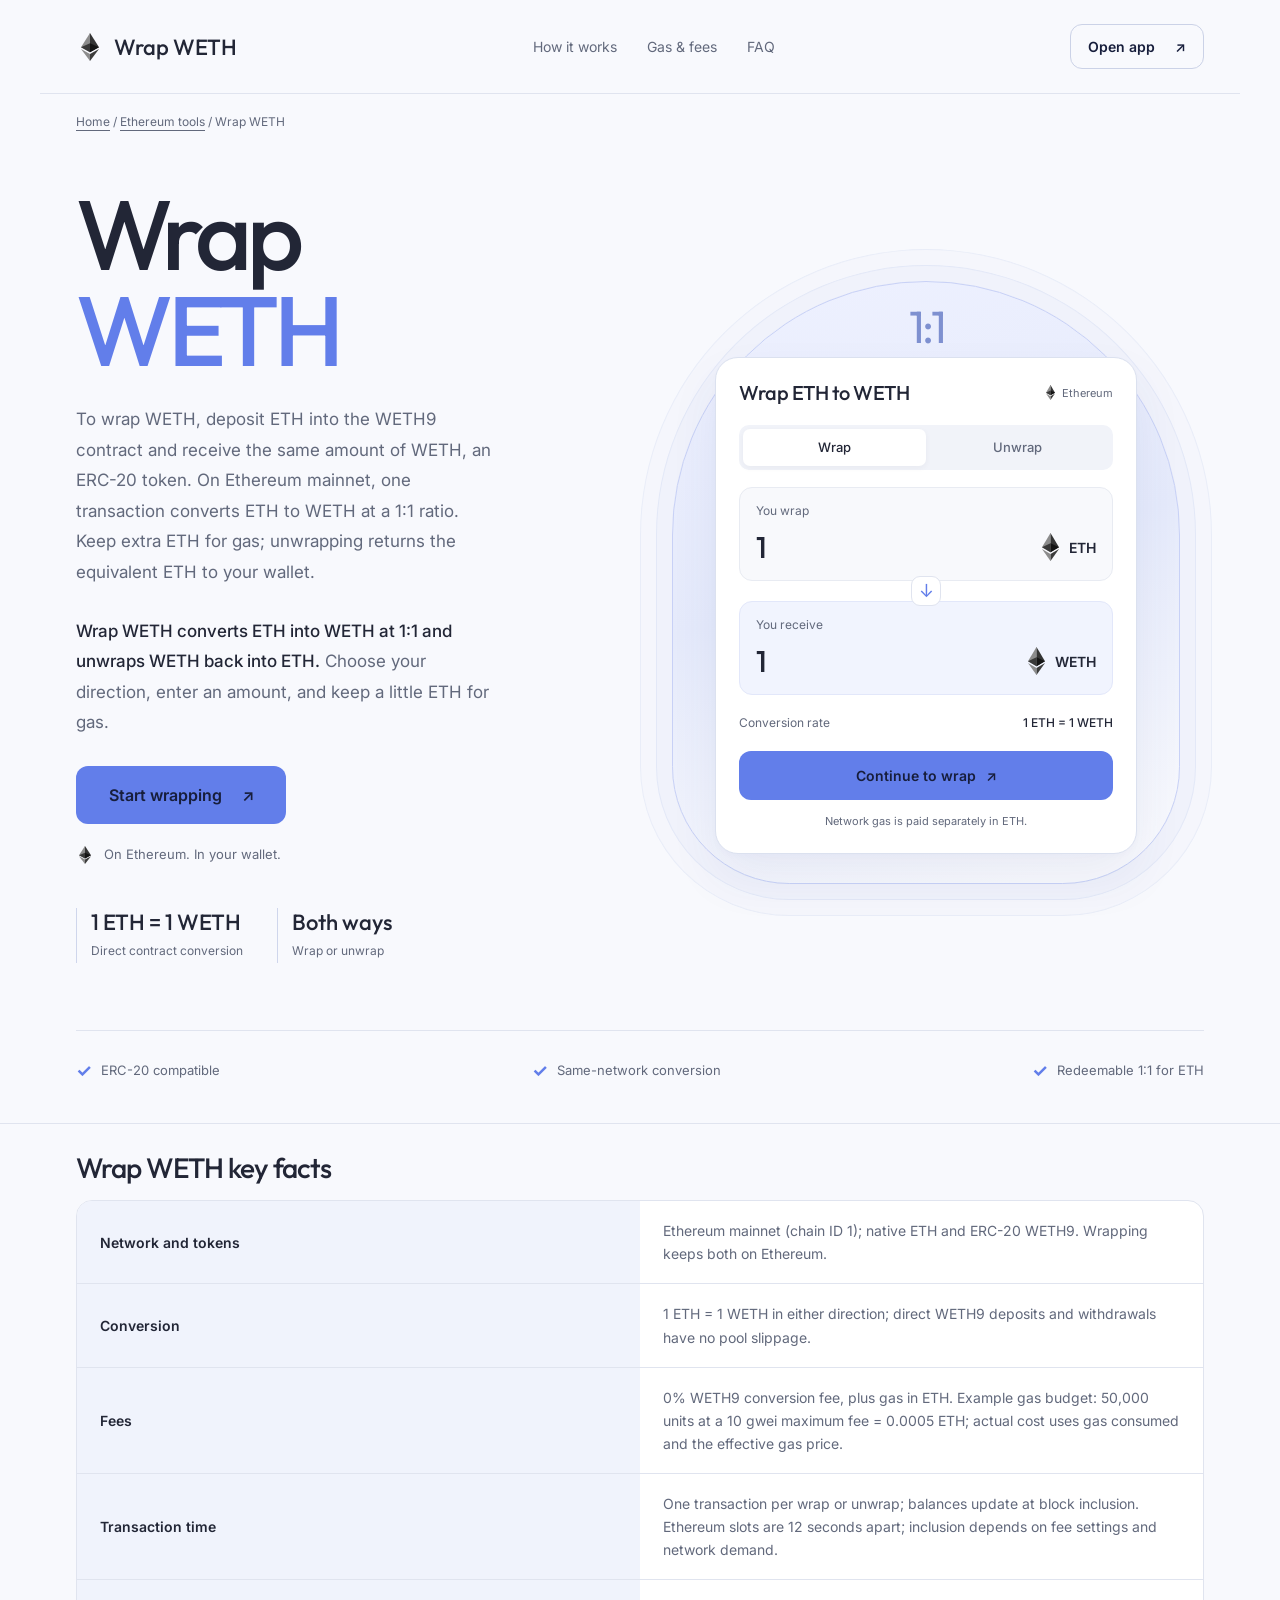
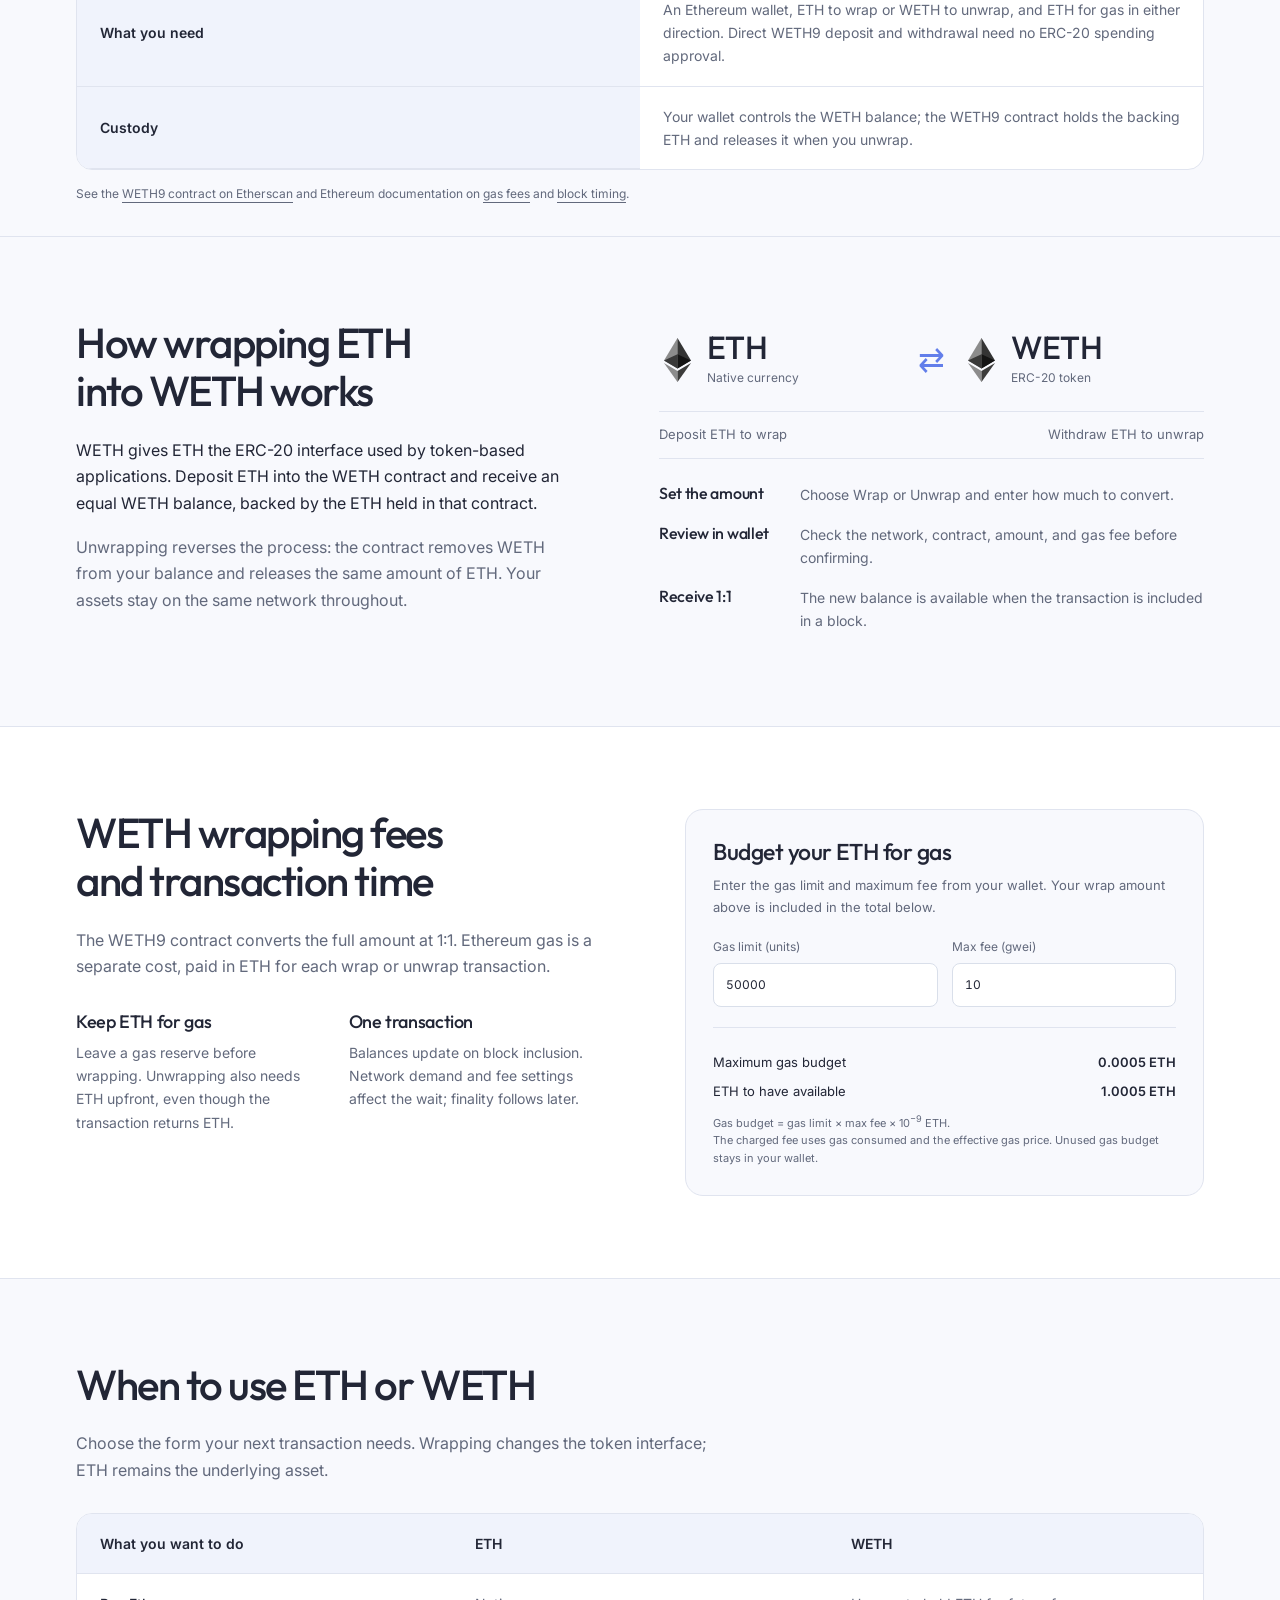
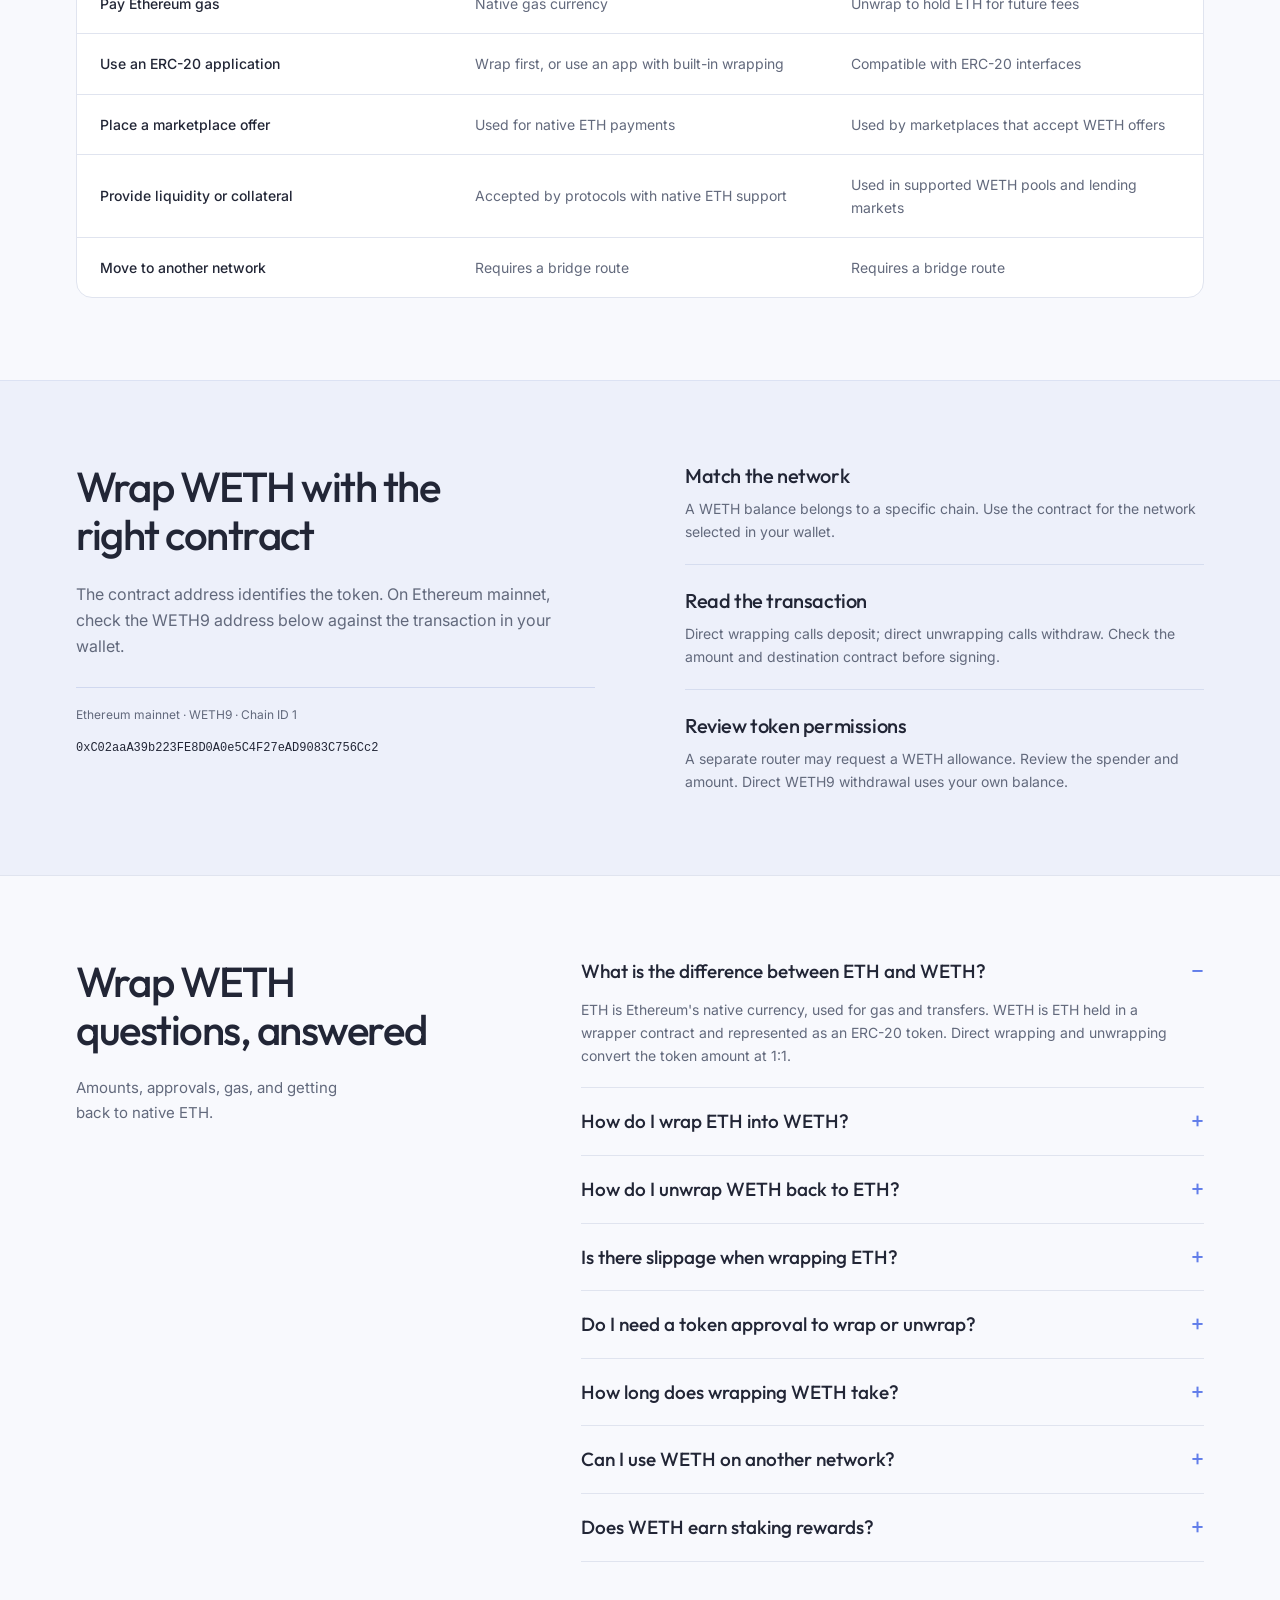
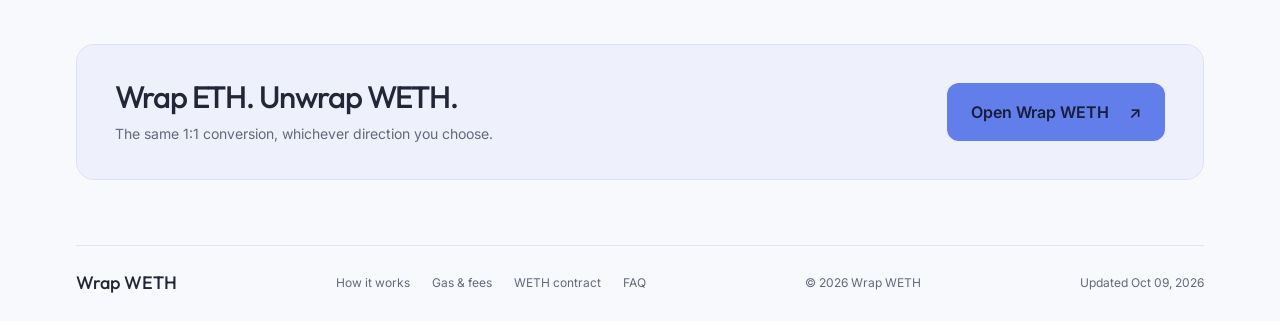
==== commit 2ad56523: "SEO: facts table, freshness, breadcrumb, nofollow sources" ====
--- a/index.html
+++ b/index.html
@@ -30,63 +30,78 @@
 <link rel="stylesheet" href="https://fonts.googleapis.com/css2?family=Inter:wght@400;500;600;700&family=Outfit:wght@400;500;600;700&display=swap">
 <style>
 :root{--bg:#f8f9fd;--surface:#fff;--text:#222636;--mute:#62697c;--line:#e0e4ef;--accent:#627EEA;--soft:#edf0fd;--display:Outfit,Inter,sans-serif}
-*{box-sizing:border-box;margin:0;padding:0}html{scroll-behavior:smooth;scroll-padding-top:24px}body{background:var(--bg);color:var(--text);font:16px/1.65 Inter,Arial,sans-serif;-webkit-font-smoothing:antialiased}a{color:inherit}button,input{font:inherit}button,a,input,summary{-webkit-tap-highlight-color:transparent}button{cursor:pointer}img{display:block;object-fit:contain}a{text-underline-offset:4px}.cc40caa{max-width:1200px;margin:auto;padding:0 36px}.c37b391{position:absolute;left:-9999px}.c37b391:focus{left:16px;top:16px;z-index:10;background:white;padding:12px}.c49ae7d .cc40caa{height:94px;display:flex;align-items:center;justify-content:space-between;gap:24px;border-bottom:1px solid var(--line)}.cfafae6{display:flex;align-items:center;gap:10px;font:500 22px/1 var(--display);text-decoration:none}.c49ae7d nav,.c8891fb nav{display:flex;gap:30px;font-size:14px}.c49ae7d nav a,.c8891fb nav a{text-decoration:none;color:var(--mute)}.c49ae7d nav a:hover,.c8891fb nav a:hover{color:var(--text)}.cb4e732{display:inline-flex;align-items:center;justify-content:center;gap:20px;border:1px solid transparent;padding:15px 23px;border-radius:12px;background:var(--accent);color:#171e3c;font-weight:600;text-decoration:none;transition:box-shadow .2s,transform .2s}.cb4e732:hover{box-shadow:0 7px 20px #627eea30;transform:translateY(-2px)}.cb4e732.c989374{padding:10px 17px;font-size:14px;background:transparent;border-color:#cbd2e7}.ca9cae8{padding:46px 0 38px;overflow:hidden}.ce520d0{display:grid;grid-template-columns:1fr 1.06fr;align-items:center;gap:48px}.cc14b9d{padding:8px 0 24px}h1{font:500 clamp(66px,7.7vw,100px)/.98 var(--display);letter-spacing:-.055em;max-width:450px}h1 span{display:block;color:var(--accent)}.cb3448d{font-size:17px;line-height:1.8;color:var(--mute);max-width:425px;margin:25px 0 28px}.cb3448d strong{font-weight:500;color:var(--text)}.cc14b9d>.cb4e732{min-width:210px}.c42a033{display:flex;align-items:center;gap:10px;margin-top:20px;font-size:13px;color:var(--mute)}.c42a033 img{width:18px;height:18px}.c32f1cc{display:flex;gap:34px;margin-top:42px}.c32f1cc div{border-left:1px solid #cfd6ec;padding-left:14px}.c32f1cc b{display:block;font:500 22px/1.3 var(--display)}.c32f1cc span{font-size:12px;color:var(--mute)}.cda238f{position:relative;min-height:584px;display:flex;align-items:center;justify-content:center;padding:46px 18px 30px}.cda238f:before{content:"";position:absolute;inset:0 24px 0;border:1px solid #c8d1f6;border-radius:260px 260px 120px 120px;background:linear-gradient(165deg,#eef1ff 0%,#e5eafb 48%,#f8f9fd 94%);box-shadow:0 0 0 15px #f0f2fb,0 0 0 16px #e3e8f7,0 0 0 31px #f5f6fc,0 0 0 32px #e9edf8}.ce3c29d{position:absolute;top:23px;right:0;left:0;text-align:center;font:400 45px/1 var(--display);letter-spacing:-3px;color:#7e90d0}.cd92bec{width:100%;max-width:422px;background:white;border:1px solid #dbe1ef;border-radius:23px;padding:23px;position:relative;margin-top:30px;box-shadow:0 24px 50px #354b8a12,0 3px 6px #354b8a05}.c4c30a8{position:absolute;inset:0;border-radius:23px;z-index:1}.cef5aa9,.ca6a847,.ca21396,.ccfa0df,.ce240f4,.cd92bec .cb4e732,.cbebff2,.c54f55f{position:relative;z-index:2}.cef5aa9{display:flex;justify-content:space-between;align-items:center;margin-bottom:20px;pointer-events:none}.cd92bec h2{font:500 20px/1.2 var(--display);letter-spacing:-.5px;margin:0}.ce2bd70{font-size:11px;color:var(--mute);display:flex;gap:4px;align-items:center}.ce2bd70 img{width:15px;height:15px}.ca6a847{padding:4px;display:grid;grid-template-columns:1fr 1fr;background:#f1f3f9;border-radius:10px;margin-bottom:17px}.ca6a847 button{background:transparent;border:0;border-radius:7px;font-size:13px;padding:8px;color:var(--mute);font-weight:500}.ca6a847 button[aria-pressed="true"]{background:white;color:var(--text);box-shadow:0 2px 6px #2028400c}.ca21396,.ccfa0df{pointer-events:none;background:#f8f9fc;border:1px solid #e8ebf2;border-radius:13px;padding:13px 16px}.ce1bb53{font-size:12px;color:var(--mute);display:block;margin-bottom:7px}.c14bec8{display:flex;align-items:center;justify-content:space-between;gap:10px}.c14bec8 input{width:100%;min-width:0;border:0;outline:0;background:transparent;color:var(--text);font:500 30px/1.3 var(--display);border-radius:3px}.c5c7ac9{display:flex;align-items:center;gap:5px;font-size:14px;flex-shrink:0;font-weight:600}.c5c7ac9 img{width:28px;height:28px}.c824390{position:relative;z-index:3;width:30px;height:30px;margin:-5px auto;border:1px solid #e0e4ef;border-radius:9px;background:white;display:grid;place-items:center;color:var(--accent);font-size:18px;line-height:1}.ccfa0df{pointer-events:none;background:#f1f4fe;border-color:#e2e7fa}.ccfa0df output{font:500 30px/1.3 var(--display);overflow-wrap:anywhere;min-width:0}.ce240f4{margin:18px 0;display:flex;justify-content:space-between;font-size:12px;color:var(--mute);pointer-events:none}.ce240f4 b{font-weight:500;color:var(--text)}.cd92bec .cb4e732{width:100%;padding:12px;gap:10px;font-size:14px}.cbebff2{text-align:center;color:var(--mute);font-size:11px;margin-top:12px;pointer-events:none}.c54f55f{font-size:12px;margin:8px 0;color:var(--text)}.c54f55f:empty{display:none}.c63052a{display:flex;justify-content:space-between;gap:20px;border-top:1px solid var(--line);padding-top:25px;margin-top:43px;font-size:13px;color:var(--mute)}.c63052a span{display:flex;align-items:center;gap:9px}.ccce240{color:var(--accent);font-size:18px}.c34fec1{padding:82px 0;border-top:1px solid var(--line)}h2{font:500 clamp(29px,3.4vw,42px)/1.14 var(--display);letter-spacing:-.035em;margin-bottom:22px}h3{font:500 21px/1.3 var(--display);letter-spacing:-.02em;margin-bottom:8px}.c7706b2{color:var(--mute)}.ca49b4f{display:grid;grid-template-columns:.95fr 1.05fr;gap:90px}.ca49b4f p+p{margin-top:18px}.c69b5b6{padding:12px 0}.c169165{display:grid;grid-template-columns:1fr auto 1fr;align-items:center;gap:18px}.c8493ed{display:flex;gap:12px;align-items:center}.c8493ed img{width:36px;height:44px}.c8493ed strong{font:500 32px/1 var(--display);display:block}.c8493ed small{font-size:12px;color:var(--mute)}.c45dcf8{color:var(--accent);font-size:32px}.cee8926{display:flex;justify-content:space-between;margin:22px 0 24px;padding:12px 0;border-top:1px solid var(--line);border-bottom:1px solid var(--line);font-size:13px;color:var(--mute)}.c8a9206{list-style:none;display:grid;gap:17px}.c8a9206 li{display:grid;grid-template-columns:125px 1fr;gap:16px;font-size:14px;color:var(--mute)}.c8a9206 h3{font-size:16px;color:var(--text);margin:0}.c73559b{background:#fff}.c81b2e0{display:grid;grid-template-columns:1fr 1fr;gap:90px}.c39fa4a>p{color:var(--mute)}.cd70a65{display:grid;grid-template-columns:1fr 1fr;gap:26px;margin-top:30px}.cd70a65 p{font-size:14px;color:var(--mute)}.cd70a65 h3{font-size:18px}.c0891b9{border:1px solid var(--line);border-radius:18px;padding:27px;background:var(--bg)}.c0891b9 h3{font-size:23px}.c0891b9>p{font-size:13px;color:var(--mute);margin:8px 0 19px}.cfc0820{display:grid;grid-template-columns:1fr 1fr;gap:14px}.cfc0820 label{font-size:12px;color:var(--mute)}.cfc0820 input{display:block;margin-top:6px;width:100%;padding:11px 12px;border-radius:8px;border:1px solid #d9dfea;background:white;color:var(--text);font-variant-numeric:tabular-nums}.c585731{margin-top:20px;border-top:1px solid var(--line);padding-top:16px}.c585731 div{display:flex;gap:16px;justify-content:space-between;font-size:13px;margin-top:8px}.c585731 output{text-align:right;font-weight:600;overflow-wrap:anywhere;max-width:60%}.c0891b9 .c55aa7b{margin-bottom:0;font-size:11px}.c9d59c6{max-width:660px}.cc14bb4{overflow-x:auto;margin-top:30px;border:1px solid var(--line);border-radius:16px;background:#fff}table{border-collapse:collapse;width:100%;font-size:14px}th,td{text-align:left;padding:18px 23px;border-bottom:1px solid var(--line);width:33.33%}th{font-weight:600;background:#f0f3fc}td{color:var(--mute)}td:first-child{font-weight:500;color:var(--text)}tr:last-child td{border:0}.cb53fea{background:#edf0fa;border-color:#dce2f3}.caa7979{display:grid;grid-template-columns:1fr 1fr;gap:90px}.c37b571{margin-top:27px;border-top:1px solid #d0d8ef;padding-top:17px}.c37b571 span{display:block;font-size:12px;margin-bottom:7px;color:var(--mute)}.c37b571 code{font:12px/1.8 ui-monospace,Consolas,monospace;overflow-wrap:anywhere;user-select:all}.c1b7b34{list-style:none;display:grid;gap:23px}.c1b7b34 li{border-bottom:1px solid #d6ddef;padding-bottom:21px}.c1b7b34 li:last-child{border:0;padding-bottom:0}.c1b7b34 p{font-size:14px;color:var(--mute)}.c1b7b34 h3{font-size:20px}.cff3942{display:grid;grid-template-columns:.8fr 1.2fr;gap:90px}.cc623b7 p{color:var(--mute);max-width:270px;font-size:15px}.cb66bdd details{border-bottom:1px solid var(--line);padding:20px 0}.cb66bdd details:first-child{padding-top:0}.cb66bdd summary{cursor:pointer;font:500 19px/1.4 var(--display);list-style:none;display:flex;justify-content:space-between;gap:20px}.cb66bdd summary::-webkit-details-marker{display:none}.cb66bdd summary:after{content:"+";color:var(--accent);font:400 24px/1 var(--display)}.cb66bdd details[open] summary:after{content:"\2212"}.cb66bdd p{font-size:14px;color:var(--mute);margin-top:13px;padding-right:26px}.c5af29a{padding:0 0 65px}.ce03e00{display:flex;align-items:center;justify-content:space-between;gap:30px;padding:34px 38px;border:1px solid #dbe1f3;border-radius:18px;background:#eef1fc}.ce03e00 h2{font-size:31px;margin-bottom:8px}.ce03e00 p{font-size:14px;color:var(--mute)}.ce03e00 .cb4e732{flex-shrink:0}.c8891fb{font-size:12px;padding:0 0 28px}.c8891fb .c8e2a6d{border-top:1px solid var(--line);padding-top:27px;display:flex;justify-content:space-between;align-items:center;gap:22px}.c8891fb .cfafae6{font-size:18px}.c8891fb nav{font-size:12px;gap:22px}.cc4fee4{color:var(--mute)}:focus-visible{outline:3px solid var(--accent);outline-offset:4px}.c14bec8 input:focus-visible{outline-offset:5px}::selection{background:#dce3ff;color:var(--text)}
-@media(min-width:1400px){.ca9cae8{padding-top:62px;padding-bottom:42px}.ce520d0{gap:65px}}
-@media(max-width:1000px){.cc40caa{padding:0 28px}.ce520d0{gap:26px;grid-template-columns:.9fr 1.1fr}h1{font-size:76px}.cda238f{padding-left:0;padding-right:0}.cd92bec{padding:20px}.ca49b4f,.c81b2e0,.caa7979,.cff3942{gap:40px}.c49ae7d nav{gap:19px}.c32f1cc{gap:22px}.c63052a{font-size:12px}}
-@media(max-width:760px){.cc40caa{padding:0 22px}.c49ae7d .cc40caa{height:76px}.c49ae7d nav{display:none}.cfafae6{font-size:20px}.ca9cae8{padding:35px 0 30px}.ce520d0{grid-template-columns:1fr;gap:10px}.cc14b9d{padding:0;text-align:center}h1{max-width:none;font-size:clamp(54px,10.7vw,76px);letter-spacing:-.045em}h1 span{display:inline}.cb3448d{margin:19px auto 21px;font-size:16px;max-width:440px}.cc14b9d>.cb4e732{padding:13px 22px}.c42a033{justify-content:center;margin-top:16px}.c32f1cc{display:none}.cda238f{min-height:553px;max-width:470px;width:100%;margin:25px auto 0;padding:40px 14px 20px}.cda238f:before{inset:0 22px}.ce3c29d{top:18px;font-size:37px}.cd92bec{margin-top:29px}.c63052a{margin-top:30px;justify-content:center;flex-wrap:wrap;gap:8px 20px}.c34fec1{padding:55px 0}.ca49b4f,.c81b2e0,.caa7979,.cff3942{grid-template-columns:1fr;gap:30px}h2{max-width:570px}.c69b5b6{padding:0}.c8a9206 li{grid-template-columns:110px 1fr}.cd70a65{margin-top:23px}.c0891b9{padding:22px}.c9d59c6 p{font-size:15px}th,td{padding:15px 16px;min-width:145px}table{font-size:13px}.cc623b7 p{max-width:none}.cff3942{gap:28px}.c5af29a{padding-bottom:38px}.ce03e00{padding:26px;flex-direction:column;align-items:flex-start;gap:20px}.ce03e00 h2{font-size:29px}.c8891fb .c8e2a6d{flex-wrap:wrap}.c8891fb nav{order:3;width:100%;justify-content:space-between}.cc4fee4{font-size:11px}}
-@media(max-width:380px){.cc40caa{padding:0 17px}.cfafae6{gap:6px;font-size:18px}.c49ae7d .cb4e732.c989374{padding:9px 12px}.cd92bec{padding:17px}.cda238f{padding-left:0;padding-right:0}.cd92bec h2{font-size:19px}.ce2bd70{font-size:10px}.c14bec8 input,.ccfa0df output{font-size:26px}.c5c7ac9{font-size:12px}.cfc0820{gap:9px}.cd70a65{gap:20px}.c8891fb nav{gap:10px}}
+*{box-sizing:border-box;margin:0;padding:0}html{scroll-behavior:smooth;scroll-padding-top:24px}body{background:var(--bg);color:var(--text);font:16px/1.65 Inter,Arial,sans-serif;-webkit-font-smoothing:antialiased}a{color:inherit}button,input{font:inherit}button,a,input,summary{-webkit-tap-highlight-color:transparent}button{cursor:pointer}img{display:block;object-fit:contain}a{text-underline-offset:4px}.cd32551{max-width:1200px;margin:auto;padding:0 36px}.c66a97e{position:absolute;left:-9999px}.c66a97e:focus{left:16px;top:16px;z-index:10;background:white;padding:12px}.c6cb3a4 .cd32551{height:94px;display:flex;align-items:center;justify-content:space-between;gap:24px;border-bottom:1px solid var(--line)}.c687609{display:flex;align-items:center;gap:10px;font:500 22px/1 var(--display);text-decoration:none}.c6cb3a4 nav,.c62107e nav{display:flex;gap:30px;font-size:14px}.c6cb3a4 nav a,.c62107e nav a{text-decoration:none;color:var(--mute)}.c6cb3a4 nav a:hover,.c62107e nav a:hover{color:var(--text)}.cca703b{display:inline-flex;align-items:center;justify-content:center;gap:20px;border:1px solid transparent;padding:15px 23px;border-radius:12px;background:var(--accent);color:#171e3c;font-weight:600;text-decoration:none;transition:box-shadow .2s,transform .2s}.cca703b:hover{box-shadow:0 7px 20px #627eea30;transform:translateY(-2px)}.cca703b.cc6cff8{padding:10px 17px;font-size:14px;background:transparent;border-color:#cbd2e7}.cf8579a{padding:46px 0 38px;overflow:hidden}.c5099c5{display:grid;grid-template-columns:1fr 1.06fr;align-items:center;gap:48px}.cc47ce1{padding:8px 0 24px}h1{font:500 clamp(66px,7.7vw,100px)/.98 var(--display);letter-spacing:-.055em;max-width:450px}h1 span{display:block;color:var(--accent)}.ceae24f{font-size:17px;line-height:1.8;color:var(--mute);max-width:425px;margin:25px 0 28px}.ceae24f strong{font-weight:500;color:var(--text)}.cc47ce1>.cca703b{min-width:210px}.cc80b03{display:flex;align-items:center;gap:10px;margin-top:20px;font-size:13px;color:var(--mute)}.cc80b03 img{width:18px;height:18px}.c0a29e6{display:flex;gap:34px;margin-top:42px}.c0a29e6 div{border-left:1px solid #cfd6ec;padding-left:14px}.c0a29e6 b{display:block;font:500 22px/1.3 var(--display)}.c0a29e6 span{font-size:12px;color:var(--mute)}.c3d5bb3{position:relative;min-height:584px;display:flex;align-items:center;justify-content:center;padding:46px 18px 30px}.c3d5bb3:before{content:"";position:absolute;inset:0 24px 0;border:1px solid #c8d1f6;border-radius:260px 260px 120px 120px;background:linear-gradient(165deg,#eef1ff 0%,#e5eafb 48%,#f8f9fd 94%);box-shadow:0 0 0 15px #f0f2fb,0 0 0 16px #e3e8f7,0 0 0 31px #f5f6fc,0 0 0 32px #e9edf8}.c0f7205{position:absolute;top:23px;right:0;left:0;text-align:center;font:400 45px/1 var(--display);letter-spacing:-3px;color:#7e90d0}.c90bdaf{width:100%;max-width:422px;background:white;border:1px solid #dbe1ef;border-radius:23px;padding:23px;position:relative;margin-top:30px;box-shadow:0 24px 50px #354b8a12,0 3px 6px #354b8a05}.c8b8124{position:absolute;inset:0;border-radius:23px;z-index:1}.cddc03d,.cea668a,.c4b25e8,.c4dff59,.c16d472,.c90bdaf .cca703b,.c8aecb1,.cd44a2f{position:relative;z-index:2}.cddc03d{display:flex;justify-content:space-between;align-items:center;margin-bottom:20px;pointer-events:none}.c90bdaf h2{font:500 20px/1.2 var(--display);letter-spacing:-.5px;margin:0}.c474b04{font-size:11px;color:var(--mute);display:flex;gap:4px;align-items:center}.c474b04 img{width:15px;height:15px}.cea668a{padding:4px;display:grid;grid-template-columns:1fr 1fr;background:#f1f3f9;border-radius:10px;margin-bottom:17px}.cea668a button{background:transparent;border:0;border-radius:7px;font-size:13px;padding:8px;color:var(--mute);font-weight:500}.cea668a button[aria-pressed="true"]{background:white;color:var(--text);box-shadow:0 2px 6px #2028400c}.c4b25e8,.c4dff59{pointer-events:none;background:#f8f9fc;border:1px solid #e8ebf2;border-radius:13px;padding:13px 16px}.cf38764{font-size:12px;color:var(--mute);display:block;margin-bottom:7px}.cfbb4bd{display:flex;align-items:center;justify-content:space-between;gap:10px}.cfbb4bd input{width:100%;min-width:0;border:0;outline:0;background:transparent;color:var(--text);font:500 30px/1.3 var(--display);border-radius:3px}.c765567{display:flex;align-items:center;gap:5px;font-size:14px;flex-shrink:0;font-weight:600}.c765567 img{width:28px;height:28px}.cbca2b6{position:relative;z-index:3;width:30px;height:30px;margin:-5px auto;border:1px solid #e0e4ef;border-radius:9px;background:white;display:grid;place-items:center;color:var(--accent);font-size:18px;line-height:1}.c4dff59{pointer-events:none;background:#f1f4fe;border-color:#e2e7fa}.c4dff59 output{font:500 30px/1.3 var(--display);overflow-wrap:anywhere;min-width:0}.c16d472{margin:18px 0;display:flex;justify-content:space-between;font-size:12px;color:var(--mute);pointer-events:none}.c16d472 b{font-weight:500;color:var(--text)}.c90bdaf .cca703b{width:100%;padding:12px;gap:10px;font-size:14px}.c8aecb1{text-align:center;color:var(--mute);font-size:11px;margin-top:12px;pointer-events:none}.cd44a2f{font-size:12px;margin:8px 0;color:var(--text)}.cd44a2f:empty{display:none}.cd63eaf{display:flex;justify-content:space-between;gap:20px;border-top:1px solid var(--line);padding-top:25px;margin-top:43px;font-size:13px;color:var(--mute)}.cd63eaf span{display:flex;align-items:center;gap:9px}.c52e87e{color:var(--accent);font-size:18px}.ca6cb20{padding:82px 0;border-top:1px solid var(--line)}h2{font:500 clamp(29px,3.4vw,42px)/1.14 var(--display);letter-spacing:-.035em;margin-bottom:22px}h3{font:500 21px/1.3 var(--display);letter-spacing:-.02em;margin-bottom:8px}.ce22e7e{color:var(--mute)}.cd2522c{display:grid;grid-template-columns:.95fr 1.05fr;gap:90px}.cd2522c p+p{margin-top:18px}.cecd208{padding:12px 0}.c06947b{display:grid;grid-template-columns:1fr auto 1fr;align-items:center;gap:18px}.c08d27b{display:flex;gap:12px;align-items:center}.c08d27b img{width:36px;height:44px}.c08d27b strong{font:500 32px/1 var(--display);display:block}.c08d27b small{font-size:12px;color:var(--mute)}.c21e8de{color:var(--accent);font-size:32px}.c18bfeb{display:flex;justify-content:space-between;margin:22px 0 24px;padding:12px 0;border-top:1px solid var(--line);border-bottom:1px solid var(--line);font-size:13px;color:var(--mute)}.c63d17f{list-style:none;display:grid;gap:17px}.c63d17f li{display:grid;grid-template-columns:125px 1fr;gap:16px;font-size:14px;color:var(--mute)}.c63d17f h3{font-size:16px;color:var(--text);margin:0}.c63ddf3{background:#fff}.c4d5ac4{display:grid;grid-template-columns:1fr 1fr;gap:90px}.c21d0d3>p{color:var(--mute)}.c4fa00f{display:grid;grid-template-columns:1fr 1fr;gap:26px;margin-top:30px}.c4fa00f p{font-size:14px;color:var(--mute)}.c4fa00f h3{font-size:18px}.cead0c7{border:1px solid var(--line);border-radius:18px;padding:27px;background:var(--bg)}.cead0c7 h3{font-size:23px}.cead0c7>p{font-size:13px;color:var(--mute);margin:8px 0 19px}.c6e30b3{display:grid;grid-template-columns:1fr 1fr;gap:14px}.c6e30b3 label{font-size:12px;color:var(--mute)}.c6e30b3 input{display:block;margin-top:6px;width:100%;padding:11px 12px;border-radius:8px;border:1px solid #d9dfea;background:white;color:var(--text);font-variant-numeric:tabular-nums}.c3c899d{margin-top:20px;border-top:1px solid var(--line);padding-top:16px}.c3c899d div{display:flex;gap:16px;justify-content:space-between;font-size:13px;margin-top:8px}.c3c899d output{text-align:right;font-weight:600;overflow-wrap:anywhere;max-width:60%}.cead0c7 .c03f2c8{margin-bottom:0;font-size:11px}.cc9e7e0{max-width:660px}.c623064{overflow-x:auto;margin-top:30px;border:1px solid var(--line);border-radius:16px;background:#fff}table{border-collapse:collapse;width:100%;font-size:14px}th,td{text-align:left;padding:18px 23px;border-bottom:1px solid var(--line);width:33.33%}th{font-weight:600;background:#f0f3fc}td{color:var(--mute)}td:first-child{font-weight:500;color:var(--text)}tr:last-child td{border:0}.caa44ba{background:#edf0fa;border-color:#dce2f3}.c9c67b5{display:grid;grid-template-columns:1fr 1fr;gap:90px}.cfc0278{margin-top:27px;border-top:1px solid #d0d8ef;padding-top:17px}.cfc0278 span{display:block;font-size:12px;margin-bottom:7px;color:var(--mute)}.cfc0278 code{font:12px/1.8 ui-monospace,Consolas,monospace;overflow-wrap:anywhere;user-select:all}.c1447b5{list-style:none;display:grid;gap:23px}.c1447b5 li{border-bottom:1px solid #d6ddef;padding-bottom:21px}.c1447b5 li:last-child{border:0;padding-bottom:0}.c1447b5 p{font-size:14px;color:var(--mute)}.c1447b5 h3{font-size:20px}.ca60e9b{display:grid;grid-template-columns:.8fr 1.2fr;gap:90px}.c5a8e3c p{color:var(--mute);max-width:270px;font-size:15px}.caaa5ee details{border-bottom:1px solid var(--line);padding:20px 0}.caaa5ee details:first-child{padding-top:0}.caaa5ee summary{cursor:pointer;font:500 19px/1.4 var(--display);list-style:none;display:flex;justify-content:space-between;gap:20px}.caaa5ee summary::-webkit-details-marker{display:none}.caaa5ee summary:after{content:"+";color:var(--accent);font:400 24px/1 var(--display)}.caaa5ee details[open] summary:after{content:"\2212"}.caaa5ee p{font-size:14px;color:var(--mute);margin-top:13px;padding-right:26px}.cc97cf3{padding:0 0 65px}.c1e20bb{display:flex;align-items:center;justify-content:space-between;gap:30px;padding:34px 38px;border:1px solid #dbe1f3;border-radius:18px;background:#eef1fc}.c1e20bb h2{font-size:31px;margin-bottom:8px}.c1e20bb p{font-size:14px;color:var(--mute)}.c1e20bb .cca703b{flex-shrink:0}.c62107e{font-size:12px;padding:0 0 28px}.c62107e .cb34a08{border-top:1px solid var(--line);padding-top:27px;display:flex;justify-content:space-between;align-items:center;gap:22px}.c62107e .c687609{font-size:18px}.c62107e nav{font-size:12px;gap:22px}.cf40e07{color:var(--mute)}:focus-visible{outline:3px solid var(--accent);outline-offset:4px}.cfbb4bd input:focus-visible{outline-offset:5px}::selection{background:#dce3ff;color:var(--text)}
+@media(min-width:1400px){.cf8579a{padding-top:62px;padding-bottom:42px}.c5099c5{gap:65px}}
+@media(max-width:1000px){.cd32551{padding:0 28px}.c5099c5{gap:26px;grid-template-columns:.9fr 1.1fr}h1{font-size:76px}.c3d5bb3{padding-left:0;padding-right:0}.c90bdaf{padding:20px}.cd2522c,.c4d5ac4,.c9c67b5,.ca60e9b{gap:40px}.c6cb3a4 nav{gap:19px}.c0a29e6{gap:22px}.cd63eaf{font-size:12px}}
+@media(max-width:760px){.cd32551{padding:0 22px}.c6cb3a4 .cd32551{height:76px}.c6cb3a4 nav{display:none}.c687609{font-size:20px}.cf8579a{padding:35px 0 30px}.c5099c5{grid-template-columns:1fr;gap:10px}.cc47ce1{padding:0;text-align:center}h1{max-width:none;font-size:clamp(54px,10.7vw,76px);letter-spacing:-.045em}h1 span{display:inline}.ceae24f{margin:19px auto 21px;font-size:16px;max-width:440px}.cc47ce1>.cca703b{padding:13px 22px}.cc80b03{justify-content:center;margin-top:16px}.c0a29e6{display:none}.c3d5bb3{min-height:553px;max-width:470px;width:100%;margin:25px auto 0;padding:40px 14px 20px}.c3d5bb3:before{inset:0 22px}.c0f7205{top:18px;font-size:37px}.c90bdaf{margin-top:29px}.cd63eaf{margin-top:30px;justify-content:center;flex-wrap:wrap;gap:8px 20px}.ca6cb20{padding:55px 0}.cd2522c,.c4d5ac4,.c9c67b5,.ca60e9b{grid-template-columns:1fr;gap:30px}h2{max-width:570px}.cecd208{padding:0}.c63d17f li{grid-template-columns:110px 1fr}.c4fa00f{margin-top:23px}.cead0c7{padding:22px}.cc9e7e0 p{font-size:15px}th,td{padding:15px 16px;min-width:145px}table{font-size:13px}.c5a8e3c p{max-width:none}.ca60e9b{gap:28px}.cc97cf3{padding-bottom:38px}.c1e20bb{padding:26px;flex-direction:column;align-items:flex-start;gap:20px}.c1e20bb h2{font-size:29px}.c62107e .cb34a08{flex-wrap:wrap}.c62107e nav{order:3;width:100%;justify-content:space-between}.cf40e07{font-size:11px}}
+@media(max-width:380px){.cd32551{padding:0 17px}.c687609{gap:6px;font-size:18px}.c6cb3a4 .cca703b.cc6cff8{padding:9px 12px}.c90bdaf{padding:17px}.c3d5bb3{padding-left:0;padding-right:0}.c90bdaf h2{font-size:19px}.c474b04{font-size:10px}.cfbb4bd input,.c4dff59 output{font-size:26px}.c765567{font-size:12px}.c6e30b3{gap:9px}.c4fa00f{gap:20px}.c62107e nav{gap:10px}}
 @media(prefers-reduced-motion:reduce){html{scroll-behavior:auto}*,*:before,*:after{transition:none!important}}
 </style>
-<script type="application/ld+json">{"@context": "https://schema.org", "@graph": [{"@type": "WebSite", "@id": "https://wrap-weth.github.io/#website", "url": "https://wrap-weth.github.io/", "name": "Wrap WETH", "inLanguage": "en"}, {"@type": "WebPage", "@id": "https://wrap-weth.github.io/#webpage", "url": "https://wrap-weth.github.io/", "name": "Wrap WETH | Convert ETH to WETH 1:1, Both Ways", "description": "Wrap WETH at a 1:1 ratio: turn ETH into WETH or unwrap WETH to ETH. Calculate your amount, budget Ethereum gas, and review the WETH contract before you start.", "isPartOf": {"@id": "https://wrap-weth.github.io/#website"}, "about": {"@id": "https://wrap-weth.github.io/#app"}, "breadcrumb": {"@id": "https://wrap-weth.github.io/#breadcrumb"}, "hasPart": {"@id": "https://wrap-weth.github.io/#faq"}, "primaryImageOfPage": {"@type": "ImageObject", "url": "https://wrap-weth.github.io/og.png", "width": 1200, "height": 630}, "inLanguage": "en"}, {"@type": "SoftwareApplication", "@id": "https://wrap-weth.github.io/#app", "name": "Wrap WETH", "url": "https://wrap-weth.github.io/dashboard/", "applicationCategory": "FinanceApplication", "operatingSystem": "Web", "description": "ETH and WETH conversion with a 1:1 amount calculator and an Ethereum gas budget calculator.", "featureList": ["ETH to WETH amount calculation", "WETH to ETH amount calculation", "Ethereum gas budget calculation"], "image": "https://wrap-weth.github.io/og.png"}, {"@type": "BreadcrumbList", "@id": "https://wrap-weth.github.io/#breadcrumb", "itemListElement": [{"@type": "ListItem", "position": 1, "name": "Wrap WETH", "item": "https://wrap-weth.github.io/"}]}, {"@type": "FAQPage", "@id": "https://wrap-weth.github.io/#faq", "isPartOf": {"@id": "https://wrap-weth.github.io/#webpage"}, "mainEntity": [{"@type": "Question", "name": "What is the difference between ETH and WETH?", "acceptedAnswer": {"@type": "Answer", "text": "ETH is Ethereum's native currency, used for gas and transfers. WETH is ETH held in a wrapper contract and represented as an ERC-20 token. Direct wrapping and unwrapping convert the token amount at 1:1."}}, {"@type": "Question", "name": "How do I wrap ETH into WETH?", "acceptedAnswer": {"@type": "Answer", "text": "Open the app, select Wrap, and enter your ETH amount. Keep additional ETH for gas, check the Ethereum network and WETH contract in your wallet, then confirm the deposit. The contract credits the same amount of WETH to your address."}}, {"@type": "Question", "name": "How do I unwrap WETH back to ETH?", "acceptedAnswer": {"@type": "Answer", "text": "Select Unwrap and enter the WETH amount. Confirm the withdrawal transaction in your wallet. The WETH9 contract removes that WETH balance and returns the equivalent ETH. Keep ETH in your wallet to pay the transaction fee before the withdrawal completes."}}, {"@type": "Question", "name": "Is there slippage when wrapping ETH?", "acceptedAnswer": {"@type": "Answer", "text": "A direct WETH9 deposit or withdrawal uses a fixed 1:1 conversion and has no liquidity-pool slippage. Network gas is paid separately in ETH. Trading WETH through a liquidity pool follows that pool's market price and fees."}}, {"@type": "Question", "name": "Do I need a token approval to wrap or unwrap?", "acceptedAnswer": {"@type": "Answer", "text": "A direct ETH deposit into WETH9 needs a payable transaction. A direct WETH9 withdrawal uses your own token balance. ERC-20 spending approvals apply when a separate contract, such as a router, spends WETH for you; check the spender and allowance before signing."}}, {"@type": "Question", "name": "How long does wrapping WETH take?", "acceptedAnswer": {"@type": "Answer", "text": "Wrapping and unwrapping each take one on-chain transaction with the WETH9 contract. The balance updates when the transaction is included in a block. Inclusion time depends on network demand and your fee settings; finality follows later."}}, {"@type": "Question", "name": "Can I use WETH on another network?", "acceptedAnswer": {"@type": "Answer", "text": "WETH exists on several networks, with network-specific contracts and balances. Wrapping on Ethereum keeps your assets on Ethereum. To move assets to another network, use a bridge route and check the destination token contract."}}, {"@type": "Question", "name": "Does WETH earn staking rewards?", "acceptedAnswer": {"@type": "Answer", "text": "Wrapping changes ETH into an ERC-20 token. WETH has no built-in staking yield. Rewards from lending, liquidity provision, or staking come from a separate protocol and its own terms."}}]}]}</script>
+<script type="application/ld+json">{"@context": "https://schema.org", "@graph": [{"@type": "WebSite", "@id": "https://wrap-weth.github.io/#website", "url": "https://wrap-weth.github.io/", "name": "Wrap WETH", "inLanguage": "en"}, {"@type": "WebPage", "@id": "https://wrap-weth.github.io/#webpage", "url": "https://wrap-weth.github.io/", "name": "Wrap WETH | Convert ETH to WETH 1:1, Both Ways", "description": "Wrap WETH at a 1:1 ratio: turn ETH into WETH or unwrap WETH to ETH. Calculate your amount, budget Ethereum gas, and review the WETH contract before you start.", "isPartOf": {"@id": "https://wrap-weth.github.io/#website"}, "about": {"@id": "https://wrap-weth.github.io/#app"}, "breadcrumb": {"@id": "https://wrap-weth.github.io/#breadcrumb"}, "hasPart": {"@id": "https://wrap-weth.github.io/#faq"}, "primaryImageOfPage": {"@type": "ImageObject", "url": "https://wrap-weth.github.io/og.png", "width": 1200, "height": 630}, "inLanguage": "en", "datePublished": "2026-10-09", "dateModified": "2026-10-09"}, {"@type": "SoftwareApplication", "@id": "https://wrap-weth.github.io/#app", "name": "Wrap WETH", "url": "https://wrap-weth.github.io/dashboard/", "applicationCategory": "FinanceApplication", "operatingSystem": "Web", "description": "ETH and WETH conversion with a 1:1 amount calculator and an Ethereum gas budget calculator.", "featureList": ["ETH to WETH amount calculation", "WETH to ETH amount calculation", "Ethereum gas budget calculation"], "image": "https://wrap-weth.github.io/og.png"}, {"@type": "BreadcrumbList", "@id": "https://wrap-weth.github.io/#breadcrumb", "itemListElement": [{"@type": "ListItem", "position": 1, "name": "Home", "item": "https://wrap-weth.github.io/"}, {"@type": "ListItem", "position": 2, "name": "Ethereum tools", "item": "https://wrap-weth.github.io/dashboard/"}, {"@type": "ListItem", "position": 3, "name": "Wrap WETH"}]}, {"@type": "FAQPage", "@id": "https://wrap-weth.github.io/#faq", "isPartOf": {"@id": "https://wrap-weth.github.io/#webpage"}, "mainEntity": [{"@type": "Question", "name": "What is the difference between ETH and WETH?", "acceptedAnswer": {"@type": "Answer", "text": "ETH is Ethereum's native currency, used for gas and transfers. WETH is ETH held in a wrapper contract and represented as an ERC-20 token. Direct wrapping and unwrapping convert the token amount at 1:1."}}, {"@type": "Question", "name": "How do I wrap ETH into WETH?", "acceptedAnswer": {"@type": "Answer", "text": "Open the app, select Wrap, and enter your ETH amount. Keep additional ETH for gas, check the Ethereum network and WETH contract in your wallet, then confirm the deposit. The contract credits the same amount of WETH to your address."}}, {"@type": "Question", "name": "How do I unwrap WETH back to ETH?", "acceptedAnswer": {"@type": "Answer", "text": "Select Unwrap and enter the WETH amount. Confirm the withdrawal transaction in your wallet. The WETH9 contract removes that WETH balance and returns the equivalent ETH. Keep ETH in your wallet to pay the transaction fee before the withdrawal completes."}}, {"@type": "Question", "name": "Is there slippage when wrapping ETH?", "acceptedAnswer": {"@type": "Answer", "text": "A direct WETH9 deposit or withdrawal uses a fixed 1:1 conversion and has no liquidity-pool slippage. Network gas is paid separately in ETH. Trading WETH through a liquidity pool follows that pool's market price and fees."}}, {"@type": "Question", "name": "Do I need a token approval to wrap or unwrap?", "acceptedAnswer": {"@type": "Answer", "text": "A direct ETH deposit into WETH9 needs a payable transaction. A direct WETH9 withdrawal uses your own token balance. ERC-20 spending approvals apply when a separate contract, such as a router, spends WETH for you; check the spender and allowance before signing."}}, {"@type": "Question", "name": "How long does wrapping WETH take?", "acceptedAnswer": {"@type": "Answer", "text": "Wrapping and unwrapping each take one on-chain transaction with the WETH9 contract. The balance updates when the transaction is included in a block. Inclusion time depends on network demand and your fee settings; finality follows later."}}, {"@type": "Question", "name": "Can I use WETH on another network?", "acceptedAnswer": {"@type": "Answer", "text": "WETH exists on several networks, with network-specific contracts and balances. Wrapping on Ethereum keeps your assets on Ethereum. To move assets to another network, use a bridge route and check the destination token contract."}}, {"@type": "Question", "name": "Does WETH earn staking rewards?", "acceptedAnswer": {"@type": "Answer", "text": "Wrapping changes ETH into an ERC-20 token. WETH has no built-in staking yield. Rewards from lending, liquidity provision, or staking come from a separate protocol and its own terms."}}]}]}</script>
 </head>
 <body>
-<a class="c37b391" href="#main">Skip to content</a>
-<header class="c49ae7d"><div class="cc40caa">
-<a class="cfafae6" href="dashboard/" aria-label="Wrap WETH app"><img src="assets/tokens/eth.svg" width="28" height="28" alt=""><span>Wrap WETH</span></a>
+<a class="c66a97e" href="#main">Skip to content</a>
+<header class="c6cb3a4"><div class="cd32551">
+<a class="c687609" href="dashboard/" aria-label="Wrap WETH app"><img src="assets/tokens/eth.svg" width="28" height="28" alt=""><span>Wrap WETH</span></a>
 <nav aria-label="Primary"><a href="#how">How it works</a><a href="#fees">Gas &amp; fees</a><a href="#faq">FAQ</a></nav>
-<a class="cb4e732 c989374" href="dashboard/">Open app <span aria-hidden="true">&#8599;</span></a>
+<a class="cca703b cc6cff8" href="dashboard/">Open app <span aria-hidden="true">&#8599;</span></a>
 </div></header>
 <main id="main">
-<section class="ca9cae8"><div class="cc40caa">
-<div class="ce520d0">
-<div class="cc14b9d">
+<div class="cd32551"><nav aria-label="Breadcrumb" style="padding-top:18px;font-size:12px;color:var(--mute)"><a href="/">Home</a> <span aria-hidden="true">/</span> <a href="dashboard/">Ethereum tools</a> <span aria-hidden="true">/</span> <span aria-current="page">Wrap WETH</span></nav></div>
+<section class="cf8579a"><div class="cd32551">
+<div class="c5099c5">
+<div class="cc47ce1">
 <h1>Wrap <span>WETH</span></h1>
-<p class="cb3448d"><strong>Wrap WETH converts ETH into WETH at 1:1 and unwraps WETH back into ETH.</strong> Choose your direction, enter an amount, and keep a little ETH for gas.</p>
-<a class="cb4e732" href="dashboard/">Start wrapping <span aria-hidden="true">&#8599;</span></a>
-<p class="c42a033"><img src="assets/tokens/eth.svg" width="28" height="28" alt="">On Ethereum. In your wallet.</p>
-<div class="c32f1cc"><div><b>1 ETH = 1 WETH</b><span>Direct contract conversion</span></div><div><b>Both ways</b><span>Wrap or unwrap</span></div></div>
+<p class="ceae24f" id="wrap-weth-answer">To wrap WETH, deposit ETH into the WETH9 contract and receive the same amount of WETH, an ERC-20 token. On Ethereum mainnet, one transaction converts ETH to WETH at a 1:1 ratio. Keep extra ETH for gas; unwrapping returns the equivalent ETH to your wallet.</p>
+<p class="ceae24f"><strong>Wrap WETH converts ETH into WETH at 1:1 and unwraps WETH back into ETH.</strong> Choose your direction, enter an amount, and keep a little ETH for gas.</p>
+<a class="cca703b" href="dashboard/">Start wrapping <span aria-hidden="true">&#8599;</span></a>
+<p class="cc80b03"><img src="assets/tokens/eth.svg" width="28" height="28" alt="">On Ethereum. In your wallet.</p>
+<div class="c0a29e6"><div><b>1 ETH = 1 WETH</b><span>Direct contract conversion</span></div><div><b>Both ways</b><span>Wrap or unwrap</span></div></div>
 </div>
-<div class="cda238f">
-<div class="ce3c29d" aria-hidden="true">1:1</div>
-<div class="cd92bec">
-<a class="c4c30a8" href="dashboard/" aria-label="Open the Wrap WETH app"></a>
-<div class="cef5aa9"><h2 id="widget-title">Wrap ETH to WETH</h2><span class="ce2bd70"><img src="assets/tokens/eth.svg" width="28" height="28" alt="">Ethereum</span></div>
-<div class="ca6a847" role="group" aria-label="Conversion direction"><button type="button" id="wrap-mode" aria-pressed="true">Wrap</button><button type="button" id="unwrap-mode" aria-pressed="false">Unwrap</button></div>
-<div class="ca21396"><label class="ce1bb53" for="amount" id="amount-label">You wrap</label><div class="c14bec8"><input id="amount" type="text" inputmode="decimal" value="1" maxlength="60" autocomplete="off" spellcheck="false" aria-describedby="amount-error"><span class="c5c7ac9"><img src="assets/tokens/eth.svg" width="28" height="28" alt="Ethereum ETH"><span id="from-token">ETH</span></span></div></div>
-<button class="c824390" id="reverse" type="button" aria-label="Reverse wrap direction">&#8595;</button>
-<div class="ccfa0df"><span class="ce1bb53">You receive</span><div class="c14bec8"><output id="receive" for="amount" aria-live="polite">1</output><span class="c5c7ac9"><img src="assets/tokens/eth.svg" width="28" height="28" alt="Ethereum underlying asset"><span id="to-token">WETH</span></span></div></div>
-<p class="c54f55f" id="amount-error" aria-live="polite"></p>
-<div class="ce240f4"><span>Conversion rate</span><b id="rate">1 ETH = 1 WETH</b></div>
-<a class="cb4e732" id="continue" href="dashboard/">Continue to wrap <span aria-hidden="true">&#8599;</span></a>
-<p class="cbebff2">Network gas is paid separately in ETH.</p>
+<div class="c3d5bb3">
+<div class="c0f7205" aria-hidden="true">1:1</div>
+<div class="c90bdaf">
+<a class="c8b8124" href="dashboard/" aria-label="Open the Wrap WETH app"></a>
+<div class="cddc03d"><h2 id="widget-title">Wrap ETH to WETH</h2><span class="c474b04"><img src="assets/tokens/eth.svg" width="28" height="28" alt="">Ethereum</span></div>
+<div class="cea668a" role="group" aria-label="Conversion direction"><button type="button" id="wrap-mode" aria-pressed="true">Wrap</button><button type="button" id="unwrap-mode" aria-pressed="false">Unwrap</button></div>
+<div class="c4b25e8"><label class="cf38764" for="amount" id="amount-label">You wrap</label><div class="cfbb4bd"><input id="amount" type="text" inputmode="decimal" value="1" maxlength="60" autocomplete="off" spellcheck="false" aria-describedby="amount-error"><span class="c765567"><img src="assets/tokens/eth.svg" width="28" height="28" alt="Ethereum ETH"><span id="from-token">ETH</span></span></div></div>
+<button class="cbca2b6" id="reverse" type="button" aria-label="Reverse wrap direction">&#8595;</button>
+<div class="c4dff59"><span class="cf38764">You receive</span><div class="cfbb4bd"><output id="receive" for="amount" aria-live="polite">1</output><span class="c765567"><img src="assets/tokens/eth.svg" width="28" height="28" alt="Ethereum underlying asset"><span id="to-token">WETH</span></span></div></div>
+<p class="cd44a2f" id="amount-error" aria-live="polite"></p>
+<div class="c16d472"><span>Conversion rate</span><b id="rate">1 ETH = 1 WETH</b></div>
+<a class="cca703b" id="continue" href="dashboard/">Continue to wrap <span aria-hidden="true">&#8599;</span></a>
+<p class="c8aecb1">Network gas is paid separately in ETH.</p>
 </div></div></div>
-<div class="c63052a"><span><b class="ccce240" aria-hidden="true">&#10003;</b>ERC-20 compatible</span><span><b class="ccce240" aria-hidden="true">&#10003;</b>Same-network conversion</span><span><b class="ccce240" aria-hidden="true">&#10003;</b>Redeemable 1:1 for ETH</span></div>
+<div class="cd63eaf"><span><b class="c52e87e" aria-hidden="true">&#10003;</b>ERC-20 compatible</span><span><b class="c52e87e" aria-hidden="true">&#10003;</b>Same-network conversion</span><span><b class="c52e87e" aria-hidden="true">&#10003;</b>Redeemable 1:1 for ETH</span></div>
 </div></section>
-<section class="c34fec1" id="how"><div class="cc40caa ca49b4f">
-<div><h2>How wrapping ETH<br>into WETH works</h2><p>WETH gives ETH the ERC-20 interface used by token-based applications. Deposit ETH into the WETH contract and receive an equal WETH balance, backed by the ETH held in that contract.</p><p class="c7706b2">Unwrapping reverses the process: the contract removes WETH from your balance and releases the same amount of ETH. Your assets stay on the same network throughout.</p></div>
-<div class="c69b5b6"><div class="c169165"><div class="c8493ed"><img src="assets/tokens/eth.svg" width="28" height="28" alt="ETH"><div><strong>ETH</strong><small>Native currency</small></div></div><span class="c45dcf8" aria-hidden="true">&#8644;</span><div class="c8493ed"><img src="assets/tokens/eth.svg" width="28" height="28" alt="WETH underlying Ethereum asset"><div><strong>WETH</strong><small>ERC-20 token</small></div></div></div><div class="cee8926"><span>Deposit ETH to wrap</span><span>Withdraw ETH to unwrap</span></div>
-<ol class="c8a9206"><li><h3>Set the amount</h3><p>Choose Wrap or Unwrap and enter how much to convert.</p></li><li><h3>Review in wallet</h3><p>Check the network, contract, amount, and gas fee before confirming.</p></li><li><h3>Receive 1:1</h3><p>The new balance is available when the transaction is included in a block.</p></li></ol></div>
+<section id="wrap-weth-facts" aria-labelledby="wrap-weth-facts-title" style="padding:28px 0 32px;border-top:1px solid var(--line)"><div class="cd32551">
+<h2 id="wrap-weth-facts-title" style="font-size:28px;margin-bottom:16px">Wrap WETH key facts</h2>
+<div class="c623064" style="margin-top:0" tabindex="0" role="region" aria-label="Wrap WETH key facts"><table>
+<tbody>
+<tr><th scope="row">Network and tokens</th><td>Ethereum mainnet (chain ID 1); native ETH and ERC-20 WETH9. Wrapping keeps both on Ethereum.</td></tr>
+<tr><th scope="row">Conversion</th><td>1 ETH = 1 WETH in either direction; direct WETH9 deposits and withdrawals have no pool slippage.</td></tr>
+<tr><th scope="row">Fees</th><td>0% WETH9 conversion fee, plus gas in ETH. Example gas budget: 50,000 units at a 10 gwei maximum fee = 0.0005 ETH; actual cost uses gas consumed and the effective gas price.</td></tr>
+<tr><th scope="row">Transaction time</th><td>One transaction per wrap or unwrap; balances update at block inclusion. Ethereum slots are 12 seconds apart; inclusion depends on fee settings and network demand.</td></tr>
+<tr><th scope="row">What you need</th><td>An Ethereum wallet, ETH to wrap or WETH to unwrap, and ETH for gas in either direction. Direct WETH9 deposit and withdrawal need no ERC-20 spending approval.</td></tr>
+<tr><th scope="row">Custody</th><td>Your wallet controls the WETH balance; the WETH9 contract holds the backing ETH and releases it when you unwrap.</td></tr>
+</tbody></table></div>
+<p class="ce22e7e" style="margin-top:14px;font-size:12px">See the <a href="https://etherscan.io/address/0xC02aaA39b223FE8D0A0e5C4F27eAD9083C756Cc2#code" rel="nofollow noopener" target="_blank">WETH9 contract on Etherscan</a> and Ethereum documentation on <a href="https://ethereum.org/en/developers/docs/gas/" rel="nofollow noopener" target="_blank">gas fees</a> and <a href="https://ethereum.org/en/developers/docs/blocks/" rel="nofollow noopener" target="_blank">block timing</a>.</p>
 </div></section>
-<section class="c34fec1 c73559b" id="fees"><div class="cc40caa c81b2e0">
-<div class="c39fa4a"><h2>WETH wrapping fees<br>and transaction time</h2><p>The WETH9 contract converts the full amount at 1:1. Ethereum gas is a separate cost, paid in ETH for each wrap or unwrap transaction.</p><div class="cd70a65"><div><h3>Keep ETH for gas</h3><p>Leave a gas reserve before wrapping. Unwrapping also needs ETH upfront, even though the transaction returns ETH.</p></div><div><h3>One transaction</h3><p>Balances update on block inclusion. Network demand and fee settings affect the wait; finality follows later.</p></div></div></div>
-<div class="c0891b9"><h3>Budget your ETH for gas</h3><p>Enter the gas limit and maximum fee from your wallet. Your wrap amount above is included in the total below.</p><div class="cfc0820"><label for="gas-limit">Gas limit (units)<input id="gas-limit" type="text" inputmode="numeric" value="50000" maxlength="10" autocomplete="off" aria-describedby="gas-error"></label><label for="gas-price">Max fee (gwei)<input id="gas-price" type="text" inputmode="decimal" value="10" maxlength="20" autocomplete="off" aria-describedby="gas-error"></label></div><p id="gas-error" class="c54f55f" aria-live="polite"></p><div class="c585731" aria-live="polite"><div><span>Maximum gas budget</span><output id="gas-budget" for="gas-limit gas-price">0.0005 ETH</output></div><div><span id="total-label">ETH to have available</span><output id="total-budget" for="gas-limit gas-price amount">1.0005 ETH</output></div></div><p class="c55aa7b">Gas budget = gas limit &times; max fee &times; 10<sup>&minus;9</sup> ETH.<br>The charged fee uses gas consumed and the effective gas price. Unused gas budget stays in your wallet.</p></div>
+<section class="ca6cb20" id="how"><div class="cd32551 cd2522c">
+<div><h2>How wrapping ETH<br>into WETH works</h2><p>WETH gives ETH the ERC-20 interface used by token-based applications. Deposit ETH into the WETH contract and receive an equal WETH balance, backed by the ETH held in that contract.</p><p class="ce22e7e">Unwrapping reverses the process: the contract removes WETH from your balance and releases the same amount of ETH. Your assets stay on the same network throughout.</p></div>
+<div class="cecd208"><div class="c06947b"><div class="c08d27b"><img src="assets/tokens/eth.svg" width="28" height="28" alt="ETH"><div><strong>ETH</strong><small>Native currency</small></div></div><span class="c21e8de" aria-hidden="true">&#8644;</span><div class="c08d27b"><img src="assets/tokens/eth.svg" width="28" height="28" alt="WETH underlying Ethereum asset"><div><strong>WETH</strong><small>ERC-20 token</small></div></div></div><div class="c18bfeb"><span>Deposit ETH to wrap</span><span>Withdraw ETH to unwrap</span></div>
+<ol class="c63d17f"><li><h3>Set the amount</h3><p>Choose Wrap or Unwrap and enter how much to convert.</p></li><li><h3>Review in wallet</h3><p>Check the network, contract, amount, and gas fee before confirming.</p></li><li><h3>Receive 1:1</h3><p>The new balance is available when the transaction is included in a block.</p></li></ol></div>
 </div></section>
-<section class="c34fec1" id="uses"><div class="cc40caa"><div class="c9d59c6"><h2>When to use ETH or WETH</h2><p class="c7706b2">Choose the form your next transaction needs. Wrapping changes the token interface; ETH remains the underlying asset.</p></div><div class="cc14bb4" tabindex="0" role="region" aria-label="Compare ETH and WETH"><table><thead><tr><th scope="col">What you want to do</th><th scope="col">ETH</th><th scope="col">WETH</th></tr></thead><tbody><tr><td>Pay Ethereum gas</td><td>Native gas currency</td><td>Unwrap to hold ETH for future fees</td></tr><tr><td>Use an ERC-20 application</td><td>Wrap first, or use an app with built-in wrapping</td><td>Compatible with ERC-20 interfaces</td></tr><tr><td>Place a marketplace offer</td><td>Used for native ETH payments</td><td>Used by marketplaces that accept WETH offers</td></tr><tr><td>Provide liquidity or collateral</td><td>Accepted by protocols with native ETH support</td><td>Used in supported WETH pools and lending markets</td></tr><tr><td>Move to another network</td><td>Requires a bridge route</td><td>Requires a bridge route</td></tr></tbody></table></div></div></section>
-<section class="c34fec1 cb53fea" id="safety"><div class="cc40caa caa7979"><div><h2>Wrap WETH with the<br>right contract</h2><p class="c7706b2">The contract address identifies the token. On Ethereum mainnet, check the WETH9 address below against the transaction in your wallet.</p><div class="c37b571"><span>Ethereum mainnet &middot; WETH9 &middot; Chain ID 1</span><code>0xC02aaA39b223FE8D0A0e5C4F27eAD9083C756Cc2</code></div></div><ul class="c1b7b34"><li><h3>Match the network</h3><p>A WETH balance belongs to a specific chain. Use the contract for the network selected in your wallet.</p></li><li><h3>Read the transaction</h3><p>Direct wrapping calls deposit; direct unwrapping calls withdraw. Check the amount and destination contract before signing.</p></li><li><h3>Review token permissions</h3><p>A separate router may request a WETH allowance. Review the spender and amount. Direct WETH9 withdrawal uses your own balance.</p></li></ul></div></section>
-<section class="c34fec1" id="faq"><div class="cc40caa cff3942"><div class="cc623b7"><h2>Wrap WETH<br>questions, answered</h2><p>Amounts, approvals, gas, and getting back to native ETH.</p></div><div class="cb66bdd"><details open><summary>What is the difference between ETH and WETH?</summary><p>ETH is Ethereum's native currency, used for gas and transfers. WETH is ETH held in a wrapper contract and represented as an ERC-20 token. Direct wrapping and unwrapping convert the token amount at 1:1.</p></details><details><summary>How do I wrap ETH into WETH?</summary><p>Open the app, select Wrap, and enter your ETH amount. Keep additional ETH for gas, check the Ethereum network and WETH contract in your wallet, then confirm the deposit. The contract credits the same amount of WETH to your address.</p></details><details><summary>How do I unwrap WETH back to ETH?</summary><p>Select Unwrap and enter the WETH amount. Confirm the withdrawal transaction in your wallet. The WETH9 contract removes that WETH balance and returns the equivalent ETH. Keep ETH in your wallet to pay the transaction fee before the withdrawal completes.</p></details><details><summary>Is there slippage when wrapping ETH?</summary><p>A direct WETH9 deposit or withdrawal uses a fixed 1:1 conversion and has no liquidity-pool slippage. Network gas is paid separately in ETH. Trading WETH through a liquidity pool follows that pool's market price and fees.</p></details><details><summary>Do I need a token approval to wrap or unwrap?</summary><p>A direct ETH deposit into WETH9 needs a payable transaction. A direct WETH9 withdrawal uses your own token balance. ERC-20 spending approvals apply when a separate contract, such as a router, spends WETH for you; check the spender and allowance before signing.</p></details><details><summary>How long does wrapping WETH take?</summary><p>Wrapping and unwrapping each take one on-chain transaction with the WETH9 contract. The balance updates when the transaction is included in a block. Inclusion time depends on network demand and your fee settings; finality follows later.</p></details><details><summary>Can I use WETH on another network?</summary><p>WETH exists on several networks, with network-specific contracts and balances. Wrapping on Ethereum keeps your assets on Ethereum. To move assets to another network, use a bridge route and check the destination token contract.</p></details><details><summary>Does WETH earn staking rewards?</summary><p>Wrapping changes ETH into an ERC-20 token. WETH has no built-in staking yield. Rewards from lending, liquidity provision, or staking come from a separate protocol and its own terms.</p></details></div></div></section>
-<section class="c5af29a"><div class="cc40caa"><div class="ce03e00"><div><h2>Wrap ETH. Unwrap WETH.</h2><p>The same 1:1 conversion, whichever direction you choose.</p></div><a class="cb4e732" href="dashboard/">Open Wrap WETH <span aria-hidden="true">&#8599;</span></a></div></div></section>
+<section class="ca6cb20 c63ddf3" id="fees"><div class="cd32551 c4d5ac4">
+<div class="c21d0d3"><h2>WETH wrapping fees<br>and transaction time</h2><p>The WETH9 contract converts the full amount at 1:1. Ethereum gas is a separate cost, paid in ETH for each wrap or unwrap transaction.</p><div class="c4fa00f"><div><h3>Keep ETH for gas</h3><p>Leave a gas reserve before wrapping. Unwrapping also needs ETH upfront, even though the transaction returns ETH.</p></div><div><h3>One transaction</h3><p>Balances update on block inclusion. Network demand and fee settings affect the wait; finality follows later.</p></div></div></div>
+<div class="cead0c7"><h3>Budget your ETH for gas</h3><p>Enter the gas limit and maximum fee from your wallet. Your wrap amount above is included in the total below.</p><div class="c6e30b3"><label for="gas-limit">Gas limit (units)<input id="gas-limit" type="text" inputmode="numeric" value="50000" maxlength="10" autocomplete="off" aria-describedby="gas-error"></label><label for="gas-price">Max fee (gwei)<input id="gas-price" type="text" inputmode="decimal" value="10" maxlength="20" autocomplete="off" aria-describedby="gas-error"></label></div><p id="gas-error" class="cd44a2f" aria-live="polite"></p><div class="c3c899d" aria-live="polite"><div><span>Maximum gas budget</span><output id="gas-budget" for="gas-limit gas-price">0.0005 ETH</output></div><div><span id="total-label">ETH to have available</span><output id="total-budget" for="gas-limit gas-price amount">1.0005 ETH</output></div></div><p class="c03f2c8">Gas budget = gas limit &times; max fee &times; 10<sup>&minus;9</sup> ETH.<br>The charged fee uses gas consumed and the effective gas price. Unused gas budget stays in your wallet.</p></div>
+</div></section>
+<section class="ca6cb20" id="uses"><div class="cd32551"><div class="cc9e7e0"><h2>When to use ETH or WETH</h2><p class="ce22e7e">Choose the form your next transaction needs. Wrapping changes the token interface; ETH remains the underlying asset.</p></div><div class="c623064" tabindex="0" role="region" aria-label="Compare ETH and WETH"><table><thead><tr><th scope="col">What you want to do</th><th scope="col">ETH</th><th scope="col">WETH</th></tr></thead><tbody><tr><td>Pay Ethereum gas</td><td>Native gas currency</td><td>Unwrap to hold ETH for future fees</td></tr><tr><td>Use an ERC-20 application</td><td>Wrap first, or use an app with built-in wrapping</td><td>Compatible with ERC-20 interfaces</td></tr><tr><td>Place a marketplace offer</td><td>Used for native ETH payments</td><td>Used by marketplaces that accept WETH offers</td></tr><tr><td>Provide liquidity or collateral</td><td>Accepted by protocols with native ETH support</td><td>Used in supported WETH pools and lending markets</td></tr><tr><td>Move to another network</td><td>Requires a bridge route</td><td>Requires a bridge route</td></tr></tbody></table></div></div></section>
+<section class="ca6cb20 caa44ba" id="safety"><div class="cd32551 c9c67b5"><div><h2>Wrap WETH with the<br>right contract</h2><p class="ce22e7e">The contract address identifies the token. On Ethereum mainnet, check the WETH9 address below against the transaction in your wallet.</p><div class="cfc0278"><span>Ethereum mainnet &middot; WETH9 &middot; Chain ID 1</span><code>0xC02aaA39b223FE8D0A0e5C4F27eAD9083C756Cc2</code></div></div><ul class="c1447b5"><li><h3>Match the network</h3><p>A WETH balance belongs to a specific chain. Use the contract for the network selected in your wallet.</p></li><li><h3>Read the transaction</h3><p>Direct wrapping calls deposit; direct unwrapping calls withdraw. Check the amount and destination contract before signing.</p></li><li><h3>Review token permissions</h3><p>A separate router may request a WETH allowance. Review the spender and amount. Direct WETH9 withdrawal uses your own balance.</p></li></ul></div></section>
+<section class="ca6cb20" id="faq"><div class="cd32551 ca60e9b"><div class="c5a8e3c"><h2>Wrap WETH<br>questions, answered</h2><p>Amounts, approvals, gas, and getting back to native ETH.</p></div><div class="caaa5ee"><details open><summary>What is the difference between ETH and WETH?</summary><p>ETH is Ethereum's native currency, used for gas and transfers. WETH is ETH held in a wrapper contract and represented as an ERC-20 token. Direct wrapping and unwrapping convert the token amount at 1:1.</p></details><details><summary>How do I wrap ETH into WETH?</summary><p>Open the app, select Wrap, and enter your ETH amount. Keep additional ETH for gas, check the Ethereum network and WETH contract in your wallet, then confirm the deposit. The contract credits the same amount of WETH to your address.</p></details><details><summary>How do I unwrap WETH back to ETH?</summary><p>Select Unwrap and enter the WETH amount. Confirm the withdrawal transaction in your wallet. The WETH9 contract removes that WETH balance and returns the equivalent ETH. Keep ETH in your wallet to pay the transaction fee before the withdrawal completes.</p></details><details><summary>Is there slippage when wrapping ETH?</summary><p>A direct WETH9 deposit or withdrawal uses a fixed 1:1 conversion and has no liquidity-pool slippage. Network gas is paid separately in ETH. Trading WETH through a liquidity pool follows that pool's market price and fees.</p></details><details><summary>Do I need a token approval to wrap or unwrap?</summary><p>A direct ETH deposit into WETH9 needs a payable transaction. A direct WETH9 withdrawal uses your own token balance. ERC-20 spending approvals apply when a separate contract, such as a router, spends WETH for you; check the spender and allowance before signing.</p></details><details><summary>How long does wrapping WETH take?</summary><p>Wrapping and unwrapping each take one on-chain transaction with the WETH9 contract. The balance updates when the transaction is included in a block. Inclusion time depends on network demand and your fee settings; finality follows later.</p></details><details><summary>Can I use WETH on another network?</summary><p>WETH exists on several networks, with network-specific contracts and balances. Wrapping on Ethereum keeps your assets on Ethereum. To move assets to another network, use a bridge route and check the destination token contract.</p></details><details><summary>Does WETH earn staking rewards?</summary><p>Wrapping changes ETH into an ERC-20 token. WETH has no built-in staking yield. Rewards from lending, liquidity provision, or staking come from a separate protocol and its own terms.</p></details></div></div></section>
+<section class="cc97cf3"><div class="cd32551"><div class="c1e20bb"><div><h2>Wrap ETH. Unwrap WETH.</h2><p>The same 1:1 conversion, whichever direction you choose.</p></div><a class="cca703b" href="dashboard/">Open Wrap WETH <span aria-hidden="true">&#8599;</span></a></div></div></section>
 </main>
-<footer class="c8891fb"><div class="cc40caa"><div class="c8e2a6d"><span class="cfafae6">Wrap WETH</span><nav aria-label="Footer"><a href="#how">How it works</a><a href="#fees">Gas &amp; fees</a><a href="#safety">WETH contract</a><a href="#faq">FAQ</a></nav><span class="cc4fee4">&copy; 2026 Wrap WETH</span></div></div></footer>
+<footer class="c62107e"><div class="cd32551"><div class="cb34a08"><span class="c687609">Wrap WETH</span><nav aria-label="Footer"><a href="#how">How it works</a><a href="#fees">Gas &amp; fees</a><a href="#safety">WETH contract</a><a href="#faq">FAQ</a></nav><span class="cf40e07">&copy; 2026 Wrap WETH</span><span class="cf40e07">Updated <time datetime="2026-10-09">Oct 09, 2026</time></span></div></div></footer>
 <script>
 (()=>{
 const $=id=>document.getElementById(id);
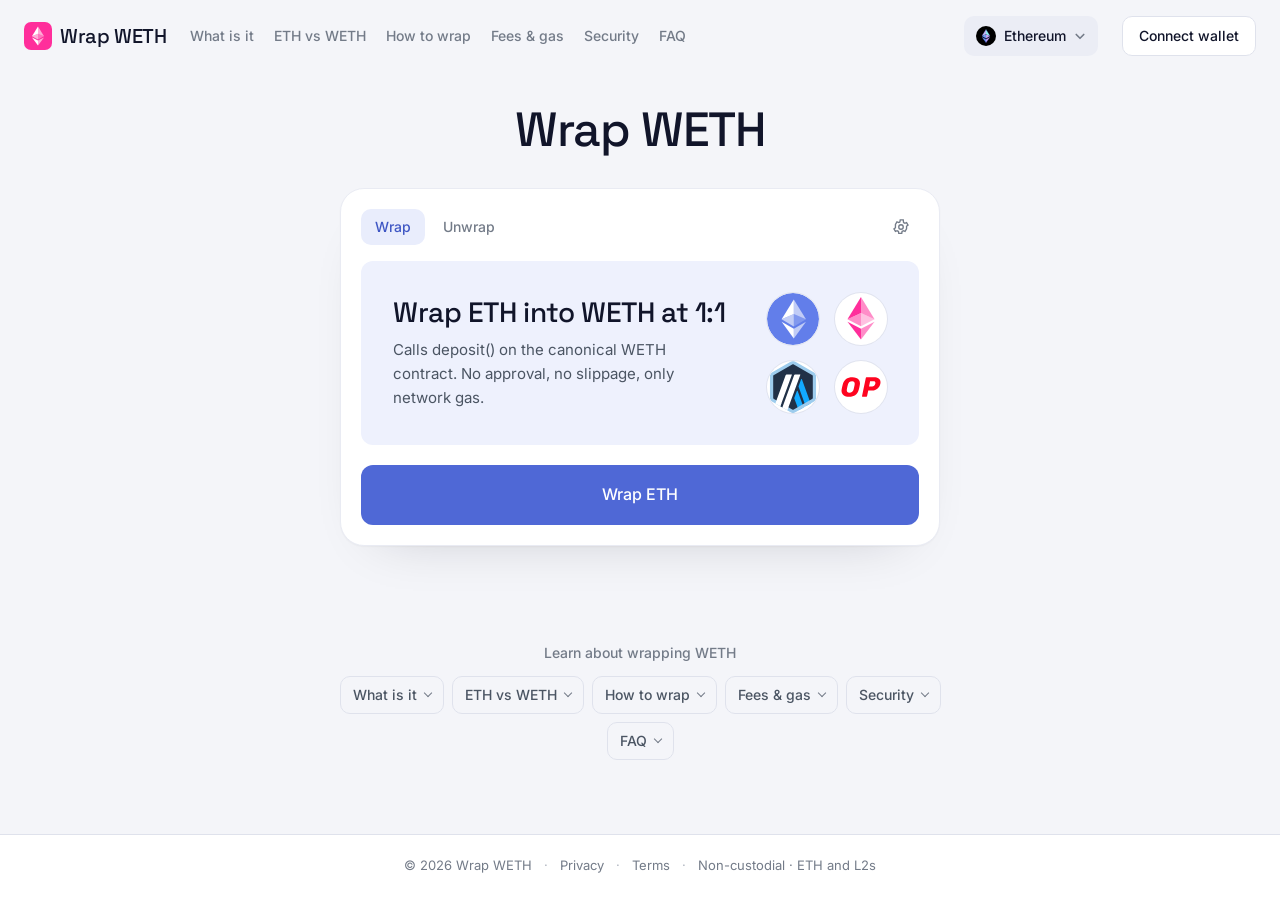
==== commit 46b0deb9: "mirror: +16 ~5 -0" ====
--- a/index.html
+++ b/index.html
@@ -1,149 +1,283 @@
-<!doctype html>
-<html lang="en">
-<head>
-<meta charset="utf-8">
-<meta name="viewport" content="width=device-width, initial-scale=1">
-<title>Wrap WETH | Convert ETH to WETH 1:1, Both Ways</title>
-<meta name="description" content="Wrap WETH at a 1:1 ratio: turn ETH into WETH or unwrap WETH to ETH. Calculate your amount, budget Ethereum gas, and review the WETH contract before you start.">
-<meta name="robots" content="index,follow,max-image-preview:large">
-<link rel="canonical" href="https://wrap-weth.github.io/">
-<meta property="og:type" content="website">
-<meta property="og:site_name" content="Wrap WETH">
-<meta property="og:title" content="Wrap WETH | Convert ETH to WETH 1:1, Both Ways">
-<meta property="og:description" content="Wrap WETH at a 1:1 ratio: turn ETH into WETH or unwrap WETH to ETH. Calculate your amount, budget Ethereum gas, and review the WETH contract before you start.">
-<meta property="og:url" content="https://wrap-weth.github.io/">
-<meta property="og:image" content="https://wrap-weth.github.io/og.png">
-<meta property="og:image:width" content="1200">
-<meta property="og:image:height" content="630">
-<meta property="og:image:alt" content="Wrap WETH: ETH and WETH conversion at a 1:1 ratio">
-<meta property="og:locale" content="en_US">
-<meta name="twitter:card" content="summary_large_image">
-<meta name="twitter:title" content="Wrap WETH | Convert ETH to WETH 1:1, Both Ways">
-<meta name="twitter:description" content="Wrap WETH at a 1:1 ratio: turn ETH into WETH or unwrap WETH to ETH. Calculate your amount, budget Ethereum gas, and review the WETH contract before you start.">
-<meta name="twitter:image" content="https://wrap-weth.github.io/og.png">
-<meta name="twitter:image:alt" content="Wrap WETH: ETH and WETH conversion at a 1:1 ratio">
-<meta name="theme-color" content="#F8F9FD">
-<link rel="icon" href="favicon.svg" type="image/svg+xml">
-<link rel="apple-touch-icon" href="apple-touch-icon.png">
-<link rel="preconnect" href="https://fonts.googleapis.com">
-<link rel="preconnect" href="https://fonts.gstatic.com" crossorigin>
-<link rel="stylesheet" href="https://fonts.googleapis.com/css2?family=Inter:wght@400;500;600;700&family=Outfit:wght@400;500;600;700&display=swap">
-<style>
-:root{--bg:#f8f9fd;--surface:#fff;--text:#222636;--mute:#62697c;--line:#e0e4ef;--accent:#627EEA;--soft:#edf0fd;--display:Outfit,Inter,sans-serif}
-*{box-sizing:border-box;margin:0;padding:0}html{scroll-behavior:smooth;scroll-padding-top:24px}body{background:var(--bg);color:var(--text);font:16px/1.65 Inter,Arial,sans-serif;-webkit-font-smoothing:antialiased}a{color:inherit}button,input{font:inherit}button,a,input,summary{-webkit-tap-highlight-color:transparent}button{cursor:pointer}img{display:block;object-fit:contain}a{text-underline-offset:4px}.cd32551{max-width:1200px;margin:auto;padding:0 36px}.c66a97e{position:absolute;left:-9999px}.c66a97e:focus{left:16px;top:16px;z-index:10;background:white;padding:12px}.c6cb3a4 .cd32551{height:94px;display:flex;align-items:center;justify-content:space-between;gap:24px;border-bottom:1px solid var(--line)}.c687609{display:flex;align-items:center;gap:10px;font:500 22px/1 var(--display);text-decoration:none}.c6cb3a4 nav,.c62107e nav{display:flex;gap:30px;font-size:14px}.c6cb3a4 nav a,.c62107e nav a{text-decoration:none;color:var(--mute)}.c6cb3a4 nav a:hover,.c62107e nav a:hover{color:var(--text)}.cca703b{display:inline-flex;align-items:center;justify-content:center;gap:20px;border:1px solid transparent;padding:15px 23px;border-radius:12px;background:var(--accent);color:#171e3c;font-weight:600;text-decoration:none;transition:box-shadow .2s,transform .2s}.cca703b:hover{box-shadow:0 7px 20px #627eea30;transform:translateY(-2px)}.cca703b.cc6cff8{padding:10px 17px;font-size:14px;background:transparent;border-color:#cbd2e7}.cf8579a{padding:46px 0 38px;overflow:hidden}.c5099c5{display:grid;grid-template-columns:1fr 1.06fr;align-items:center;gap:48px}.cc47ce1{padding:8px 0 24px}h1{font:500 clamp(66px,7.7vw,100px)/.98 var(--display);letter-spacing:-.055em;max-width:450px}h1 span{display:block;color:var(--accent)}.ceae24f{font-size:17px;line-height:1.8;color:var(--mute);max-width:425px;margin:25px 0 28px}.ceae24f strong{font-weight:500;color:var(--text)}.cc47ce1>.cca703b{min-width:210px}.cc80b03{display:flex;align-items:center;gap:10px;margin-top:20px;font-size:13px;color:var(--mute)}.cc80b03 img{width:18px;height:18px}.c0a29e6{display:flex;gap:34px;margin-top:42px}.c0a29e6 div{border-left:1px solid #cfd6ec;padding-left:14px}.c0a29e6 b{display:block;font:500 22px/1.3 var(--display)}.c0a29e6 span{font-size:12px;color:var(--mute)}.c3d5bb3{position:relative;min-height:584px;display:flex;align-items:center;justify-content:center;padding:46px 18px 30px}.c3d5bb3:before{content:"";position:absolute;inset:0 24px 0;border:1px solid #c8d1f6;border-radius:260px 260px 120px 120px;background:linear-gradient(165deg,#eef1ff 0%,#e5eafb 48%,#f8f9fd 94%);box-shadow:0 0 0 15px #f0f2fb,0 0 0 16px #e3e8f7,0 0 0 31px #f5f6fc,0 0 0 32px #e9edf8}.c0f7205{position:absolute;top:23px;right:0;left:0;text-align:center;font:400 45px/1 var(--display);letter-spacing:-3px;color:#7e90d0}.c90bdaf{width:100%;max-width:422px;background:white;border:1px solid #dbe1ef;border-radius:23px;padding:23px;position:relative;margin-top:30px;box-shadow:0 24px 50px #354b8a12,0 3px 6px #354b8a05}.c8b8124{position:absolute;inset:0;border-radius:23px;z-index:1}.cddc03d,.cea668a,.c4b25e8,.c4dff59,.c16d472,.c90bdaf .cca703b,.c8aecb1,.cd44a2f{position:relative;z-index:2}.cddc03d{display:flex;justify-content:space-between;align-items:center;margin-bottom:20px;pointer-events:none}.c90bdaf h2{font:500 20px/1.2 var(--display);letter-spacing:-.5px;margin:0}.c474b04{font-size:11px;color:var(--mute);display:flex;gap:4px;align-items:center}.c474b04 img{width:15px;height:15px}.cea668a{padding:4px;display:grid;grid-template-columns:1fr 1fr;background:#f1f3f9;border-radius:10px;margin-bottom:17px}.cea668a button{background:transparent;border:0;border-radius:7px;font-size:13px;padding:8px;color:var(--mute);font-weight:500}.cea668a button[aria-pressed="true"]{background:white;color:var(--text);box-shadow:0 2px 6px #2028400c}.c4b25e8,.c4dff59{pointer-events:none;background:#f8f9fc;border:1px solid #e8ebf2;border-radius:13px;padding:13px 16px}.cf38764{font-size:12px;color:var(--mute);display:block;margin-bottom:7px}.cfbb4bd{display:flex;align-items:center;justify-content:space-between;gap:10px}.cfbb4bd input{width:100%;min-width:0;border:0;outline:0;background:transparent;color:var(--text);font:500 30px/1.3 var(--display);border-radius:3px}.c765567{display:flex;align-items:center;gap:5px;font-size:14px;flex-shrink:0;font-weight:600}.c765567 img{width:28px;height:28px}.cbca2b6{position:relative;z-index:3;width:30px;height:30px;margin:-5px auto;border:1px solid #e0e4ef;border-radius:9px;background:white;display:grid;place-items:center;color:var(--accent);font-size:18px;line-height:1}.c4dff59{pointer-events:none;background:#f1f4fe;border-color:#e2e7fa}.c4dff59 output{font:500 30px/1.3 var(--display);overflow-wrap:anywhere;min-width:0}.c16d472{margin:18px 0;display:flex;justify-content:space-between;font-size:12px;color:var(--mute);pointer-events:none}.c16d472 b{font-weight:500;color:var(--text)}.c90bdaf .cca703b{width:100%;padding:12px;gap:10px;font-size:14px}.c8aecb1{text-align:center;color:var(--mute);font-size:11px;margin-top:12px;pointer-events:none}.cd44a2f{font-size:12px;margin:8px 0;color:var(--text)}.cd44a2f:empty{display:none}.cd63eaf{display:flex;justify-content:space-between;gap:20px;border-top:1px solid var(--line);padding-top:25px;margin-top:43px;font-size:13px;color:var(--mute)}.cd63eaf span{display:flex;align-items:center;gap:9px}.c52e87e{color:var(--accent);font-size:18px}.ca6cb20{padding:82px 0;border-top:1px solid var(--line)}h2{font:500 clamp(29px,3.4vw,42px)/1.14 var(--display);letter-spacing:-.035em;margin-bottom:22px}h3{font:500 21px/1.3 var(--display);letter-spacing:-.02em;margin-bottom:8px}.ce22e7e{color:var(--mute)}.cd2522c{display:grid;grid-template-columns:.95fr 1.05fr;gap:90px}.cd2522c p+p{margin-top:18px}.cecd208{padding:12px 0}.c06947b{display:grid;grid-template-columns:1fr auto 1fr;align-items:center;gap:18px}.c08d27b{display:flex;gap:12px;align-items:center}.c08d27b img{width:36px;height:44px}.c08d27b strong{font:500 32px/1 var(--display);display:block}.c08d27b small{font-size:12px;color:var(--mute)}.c21e8de{color:var(--accent);font-size:32px}.c18bfeb{display:flex;justify-content:space-between;margin:22px 0 24px;padding:12px 0;border-top:1px solid var(--line);border-bottom:1px solid var(--line);font-size:13px;color:var(--mute)}.c63d17f{list-style:none;display:grid;gap:17px}.c63d17f li{display:grid;grid-template-columns:125px 1fr;gap:16px;font-size:14px;color:var(--mute)}.c63d17f h3{font-size:16px;color:var(--text);margin:0}.c63ddf3{background:#fff}.c4d5ac4{display:grid;grid-template-columns:1fr 1fr;gap:90px}.c21d0d3>p{color:var(--mute)}.c4fa00f{display:grid;grid-template-columns:1fr 1fr;gap:26px;margin-top:30px}.c4fa00f p{font-size:14px;color:var(--mute)}.c4fa00f h3{font-size:18px}.cead0c7{border:1px solid var(--line);border-radius:18px;padding:27px;background:var(--bg)}.cead0c7 h3{font-size:23px}.cead0c7>p{font-size:13px;color:var(--mute);margin:8px 0 19px}.c6e30b3{display:grid;grid-template-columns:1fr 1fr;gap:14px}.c6e30b3 label{font-size:12px;color:var(--mute)}.c6e30b3 input{display:block;margin-top:6px;width:100%;padding:11px 12px;border-radius:8px;border:1px solid #d9dfea;background:white;color:var(--text);font-variant-numeric:tabular-nums}.c3c899d{margin-top:20px;border-top:1px solid var(--line);padding-top:16px}.c3c899d div{display:flex;gap:16px;justify-content:space-between;font-size:13px;margin-top:8px}.c3c899d output{text-align:right;font-weight:600;overflow-wrap:anywhere;max-width:60%}.cead0c7 .c03f2c8{margin-bottom:0;font-size:11px}.cc9e7e0{max-width:660px}.c623064{overflow-x:auto;margin-top:30px;border:1px solid var(--line);border-radius:16px;background:#fff}table{border-collapse:collapse;width:100%;font-size:14px}th,td{text-align:left;padding:18px 23px;border-bottom:1px solid var(--line);width:33.33%}th{font-weight:600;background:#f0f3fc}td{color:var(--mute)}td:first-child{font-weight:500;color:var(--text)}tr:last-child td{border:0}.caa44ba{background:#edf0fa;border-color:#dce2f3}.c9c67b5{display:grid;grid-template-columns:1fr 1fr;gap:90px}.cfc0278{margin-top:27px;border-top:1px solid #d0d8ef;padding-top:17px}.cfc0278 span{display:block;font-size:12px;margin-bottom:7px;color:var(--mute)}.cfc0278 code{font:12px/1.8 ui-monospace,Consolas,monospace;overflow-wrap:anywhere;user-select:all}.c1447b5{list-style:none;display:grid;gap:23px}.c1447b5 li{border-bottom:1px solid #d6ddef;padding-bottom:21px}.c1447b5 li:last-child{border:0;padding-bottom:0}.c1447b5 p{font-size:14px;color:var(--mute)}.c1447b5 h3{font-size:20px}.ca60e9b{display:grid;grid-template-columns:.8fr 1.2fr;gap:90px}.c5a8e3c p{color:var(--mute);max-width:270px;font-size:15px}.caaa5ee details{border-bottom:1px solid var(--line);padding:20px 0}.caaa5ee details:first-child{padding-top:0}.caaa5ee summary{cursor:pointer;font:500 19px/1.4 var(--display);list-style:none;display:flex;justify-content:space-between;gap:20px}.caaa5ee summary::-webkit-details-marker{display:none}.caaa5ee summary:after{content:"+";color:var(--accent);font:400 24px/1 var(--display)}.caaa5ee details[open] summary:after{content:"\2212"}.caaa5ee p{font-size:14px;color:var(--mute);margin-top:13px;padding-right:26px}.cc97cf3{padding:0 0 65px}.c1e20bb{display:flex;align-items:center;justify-content:space-between;gap:30px;padding:34px 38px;border:1px solid #dbe1f3;border-radius:18px;background:#eef1fc}.c1e20bb h2{font-size:31px;margin-bottom:8px}.c1e20bb p{font-size:14px;color:var(--mute)}.c1e20bb .cca703b{flex-shrink:0}.c62107e{font-size:12px;padding:0 0 28px}.c62107e .cb34a08{border-top:1px solid var(--line);padding-top:27px;display:flex;justify-content:space-between;align-items:center;gap:22px}.c62107e .c687609{font-size:18px}.c62107e nav{font-size:12px;gap:22px}.cf40e07{color:var(--mute)}:focus-visible{outline:3px solid var(--accent);outline-offset:4px}.cfbb4bd input:focus-visible{outline-offset:5px}::selection{background:#dce3ff;color:var(--text)}
-@media(min-width:1400px){.cf8579a{padding-top:62px;padding-bottom:42px}.c5099c5{gap:65px}}
-@media(max-width:1000px){.cd32551{padding:0 28px}.c5099c5{gap:26px;grid-template-columns:.9fr 1.1fr}h1{font-size:76px}.c3d5bb3{padding-left:0;padding-right:0}.c90bdaf{padding:20px}.cd2522c,.c4d5ac4,.c9c67b5,.ca60e9b{gap:40px}.c6cb3a4 nav{gap:19px}.c0a29e6{gap:22px}.cd63eaf{font-size:12px}}
-@media(max-width:760px){.cd32551{padding:0 22px}.c6cb3a4 .cd32551{height:76px}.c6cb3a4 nav{display:none}.c687609{font-size:20px}.cf8579a{padding:35px 0 30px}.c5099c5{grid-template-columns:1fr;gap:10px}.cc47ce1{padding:0;text-align:center}h1{max-width:none;font-size:clamp(54px,10.7vw,76px);letter-spacing:-.045em}h1 span{display:inline}.ceae24f{margin:19px auto 21px;font-size:16px;max-width:440px}.cc47ce1>.cca703b{padding:13px 22px}.cc80b03{justify-content:center;margin-top:16px}.c0a29e6{display:none}.c3d5bb3{min-height:553px;max-width:470px;width:100%;margin:25px auto 0;padding:40px 14px 20px}.c3d5bb3:before{inset:0 22px}.c0f7205{top:18px;font-size:37px}.c90bdaf{margin-top:29px}.cd63eaf{margin-top:30px;justify-content:center;flex-wrap:wrap;gap:8px 20px}.ca6cb20{padding:55px 0}.cd2522c,.c4d5ac4,.c9c67b5,.ca60e9b{grid-template-columns:1fr;gap:30px}h2{max-width:570px}.cecd208{padding:0}.c63d17f li{grid-template-columns:110px 1fr}.c4fa00f{margin-top:23px}.cead0c7{padding:22px}.cc9e7e0 p{font-size:15px}th,td{padding:15px 16px;min-width:145px}table{font-size:13px}.c5a8e3c p{max-width:none}.ca60e9b{gap:28px}.cc97cf3{padding-bottom:38px}.c1e20bb{padding:26px;flex-direction:column;align-items:flex-start;gap:20px}.c1e20bb h2{font-size:29px}.c62107e .cb34a08{flex-wrap:wrap}.c62107e nav{order:3;width:100%;justify-content:space-between}.cf40e07{font-size:11px}}
-@media(max-width:380px){.cd32551{padding:0 17px}.c687609{gap:6px;font-size:18px}.c6cb3a4 .cca703b.cc6cff8{padding:9px 12px}.c90bdaf{padding:17px}.c3d5bb3{padding-left:0;padding-right:0}.c90bdaf h2{font-size:19px}.c474b04{font-size:10px}.cfbb4bd input,.c4dff59 output{font-size:26px}.c765567{font-size:12px}.c6e30b3{gap:9px}.c4fa00f{gap:20px}.c62107e nav{gap:10px}}
-@media(prefers-reduced-motion:reduce){html{scroll-behavior:auto}*,*:before,*:after{transition:none!important}}
-</style>
-<script type="application/ld+json">{"@context": "https://schema.org", "@graph": [{"@type": "WebSite", "@id": "https://wrap-weth.github.io/#website", "url": "https://wrap-weth.github.io/", "name": "Wrap WETH", "inLanguage": "en"}, {"@type": "WebPage", "@id": "https://wrap-weth.github.io/#webpage", "url": "https://wrap-weth.github.io/", "name": "Wrap WETH | Convert ETH to WETH 1:1, Both Ways", "description": "Wrap WETH at a 1:1 ratio: turn ETH into WETH or unwrap WETH to ETH. Calculate your amount, budget Ethereum gas, and review the WETH contract before you start.", "isPartOf": {"@id": "https://wrap-weth.github.io/#website"}, "about": {"@id": "https://wrap-weth.github.io/#app"}, "breadcrumb": {"@id": "https://wrap-weth.github.io/#breadcrumb"}, "hasPart": {"@id": "https://wrap-weth.github.io/#faq"}, "primaryImageOfPage": {"@type": "ImageObject", "url": "https://wrap-weth.github.io/og.png", "width": 1200, "height": 630}, "inLanguage": "en", "datePublished": "2026-10-09", "dateModified": "2026-10-09"}, {"@type": "SoftwareApplication", "@id": "https://wrap-weth.github.io/#app", "name": "Wrap WETH", "url": "https://wrap-weth.github.io/dashboard/", "applicationCategory": "FinanceApplication", "operatingSystem": "Web", "description": "ETH and WETH conversion with a 1:1 amount calculator and an Ethereum gas budget calculator.", "featureList": ["ETH to WETH amount calculation", "WETH to ETH amount calculation", "Ethereum gas budget calculation"], "image": "https://wrap-weth.github.io/og.png"}, {"@type": "BreadcrumbList", "@id": "https://wrap-weth.github.io/#breadcrumb", "itemListElement": [{"@type": "ListItem", "position": 1, "name": "Home", "item": "https://wrap-weth.github.io/"}, {"@type": "ListItem", "position": 2, "name": "Ethereum tools", "item": "https://wrap-weth.github.io/dashboard/"}, {"@type": "ListItem", "position": 3, "name": "Wrap WETH"}]}, {"@type": "FAQPage", "@id": "https://wrap-weth.github.io/#faq", "isPartOf": {"@id": "https://wrap-weth.github.io/#webpage"}, "mainEntity": [{"@type": "Question", "name": "What is the difference between ETH and WETH?", "acceptedAnswer": {"@type": "Answer", "text": "ETH is Ethereum's native currency, used for gas and transfers. WETH is ETH held in a wrapper contract and represented as an ERC-20 token. Direct wrapping and unwrapping convert the token amount at 1:1."}}, {"@type": "Question", "name": "How do I wrap ETH into WETH?", "acceptedAnswer": {"@type": "Answer", "text": "Open the app, select Wrap, and enter your ETH amount. Keep additional ETH for gas, check the Ethereum network and WETH contract in your wallet, then confirm the deposit. The contract credits the same amount of WETH to your address."}}, {"@type": "Question", "name": "How do I unwrap WETH back to ETH?", "acceptedAnswer": {"@type": "Answer", "text": "Select Unwrap and enter the WETH amount. Confirm the withdrawal transaction in your wallet. The WETH9 contract removes that WETH balance and returns the equivalent ETH. Keep ETH in your wallet to pay the transaction fee before the withdrawal completes."}}, {"@type": "Question", "name": "Is there slippage when wrapping ETH?", "acceptedAnswer": {"@type": "Answer", "text": "A direct WETH9 deposit or withdrawal uses a fixed 1:1 conversion and has no liquidity-pool slippage. Network gas is paid separately in ETH. Trading WETH through a liquidity pool follows that pool's market price and fees."}}, {"@type": "Question", "name": "Do I need a token approval to wrap or unwrap?", "acceptedAnswer": {"@type": "Answer", "text": "A direct ETH deposit into WETH9 needs a payable transaction. A direct WETH9 withdrawal uses your own token balance. ERC-20 spending approvals apply when a separate contract, such as a router, spends WETH for you; check the spender and allowance before signing."}}, {"@type": "Question", "name": "How long does wrapping WETH take?", "acceptedAnswer": {"@type": "Answer", "text": "Wrapping and unwrapping each take one on-chain transaction with the WETH9 contract. The balance updates when the transaction is included in a block. Inclusion time depends on network demand and your fee settings; finality follows later."}}, {"@type": "Question", "name": "Can I use WETH on another network?", "acceptedAnswer": {"@type": "Answer", "text": "WETH exists on several networks, with network-specific contracts and balances. Wrapping on Ethereum keeps your assets on Ethereum. To move assets to another network, use a bridge route and check the destination token contract."}}, {"@type": "Question", "name": "Does WETH earn staking rewards?", "acceptedAnswer": {"@type": "Answer", "text": "Wrapping changes ETH into an ERC-20 token. WETH has no built-in staking yield. Rewards from lending, liquidity provision, or staking come from a separate protocol and its own terms."}}]}]}</script>
-</head>
-<body>
-<a class="c66a97e" href="#main">Skip to content</a>
-<header class="c6cb3a4"><div class="cd32551">
-<a class="c687609" href="dashboard/" aria-label="Wrap WETH app"><img src="assets/tokens/eth.svg" width="28" height="28" alt=""><span>Wrap WETH</span></a>
-<nav aria-label="Primary"><a href="#how">How it works</a><a href="#fees">Gas &amp; fees</a><a href="#faq">FAQ</a></nav>
-<a class="cca703b cc6cff8" href="dashboard/">Open app <span aria-hidden="true">&#8599;</span></a>
-</div></header>
-<main id="main">
-<div class="cd32551"><nav aria-label="Breadcrumb" style="padding-top:18px;font-size:12px;color:var(--mute)"><a href="/">Home</a> <span aria-hidden="true">/</span> <a href="dashboard/">Ethereum tools</a> <span aria-hidden="true">/</span> <span aria-current="page">Wrap WETH</span></nav></div>
-<section class="cf8579a"><div class="cd32551">
-<div class="c5099c5">
-<div class="cc47ce1">
-<h1>Wrap <span>WETH</span></h1>
-<p class="ceae24f" id="wrap-weth-answer">To wrap WETH, deposit ETH into the WETH9 contract and receive the same amount of WETH, an ERC-20 token. On Ethereum mainnet, one transaction converts ETH to WETH at a 1:1 ratio. Keep extra ETH for gas; unwrapping returns the equivalent ETH to your wallet.</p>
-<p class="ceae24f"><strong>Wrap WETH converts ETH into WETH at 1:1 and unwraps WETH back into ETH.</strong> Choose your direction, enter an amount, and keep a little ETH for gas.</p>
-<a class="cca703b" href="dashboard/">Start wrapping <span aria-hidden="true">&#8599;</span></a>
-<p class="cc80b03"><img src="assets/tokens/eth.svg" width="28" height="28" alt="">On Ethereum. In your wallet.</p>
-<div class="c0a29e6"><div><b>1 ETH = 1 WETH</b><span>Direct contract conversion</span></div><div><b>Both ways</b><span>Wrap or unwrap</span></div></div>
-</div>
-<div class="c3d5bb3">
-<div class="c0f7205" aria-hidden="true">1:1</div>
-<div class="c90bdaf">
-<a class="c8b8124" href="dashboard/" aria-label="Open the Wrap WETH app"></a>
-<div class="cddc03d"><h2 id="widget-title">Wrap ETH to WETH</h2><span class="c474b04"><img src="assets/tokens/eth.svg" width="28" height="28" alt="">Ethereum</span></div>
-<div class="cea668a" role="group" aria-label="Conversion direction"><button type="button" id="wrap-mode" aria-pressed="true">Wrap</button><button type="button" id="unwrap-mode" aria-pressed="false">Unwrap</button></div>
-<div class="c4b25e8"><label class="cf38764" for="amount" id="amount-label">You wrap</label><div class="cfbb4bd"><input id="amount" type="text" inputmode="decimal" value="1" maxlength="60" autocomplete="off" spellcheck="false" aria-describedby="amount-error"><span class="c765567"><img src="assets/tokens/eth.svg" width="28" height="28" alt="Ethereum ETH"><span id="from-token">ETH</span></span></div></div>
-<button class="cbca2b6" id="reverse" type="button" aria-label="Reverse wrap direction">&#8595;</button>
-<div class="c4dff59"><span class="cf38764">You receive</span><div class="cfbb4bd"><output id="receive" for="amount" aria-live="polite">1</output><span class="c765567"><img src="assets/tokens/eth.svg" width="28" height="28" alt="Ethereum underlying asset"><span id="to-token">WETH</span></span></div></div>
-<p class="cd44a2f" id="amount-error" aria-live="polite"></p>
-<div class="c16d472"><span>Conversion rate</span><b id="rate">1 ETH = 1 WETH</b></div>
-<a class="cca703b" id="continue" href="dashboard/">Continue to wrap <span aria-hidden="true">&#8599;</span></a>
-<p class="c8aecb1">Network gas is paid separately in ETH.</p>
-</div></div></div>
-<div class="cd63eaf"><span><b class="c52e87e" aria-hidden="true">&#10003;</b>ERC-20 compatible</span><span><b class="c52e87e" aria-hidden="true">&#10003;</b>Same-network conversion</span><span><b class="c52e87e" aria-hidden="true">&#10003;</b>Redeemable 1:1 for ETH</span></div>
-</div></section>
-<section id="wrap-weth-facts" aria-labelledby="wrap-weth-facts-title" style="padding:28px 0 32px;border-top:1px solid var(--line)"><div class="cd32551">
-<h2 id="wrap-weth-facts-title" style="font-size:28px;margin-bottom:16px">Wrap WETH key facts</h2>
-<div class="c623064" style="margin-top:0" tabindex="0" role="region" aria-label="Wrap WETH key facts"><table>
-<tbody>
-<tr><th scope="row">Network and tokens</th><td>Ethereum mainnet (chain ID 1); native ETH and ERC-20 WETH9. Wrapping keeps both on Ethereum.</td></tr>
-<tr><th scope="row">Conversion</th><td>1 ETH = 1 WETH in either direction; direct WETH9 deposits and withdrawals have no pool slippage.</td></tr>
-<tr><th scope="row">Fees</th><td>0% WETH9 conversion fee, plus gas in ETH. Example gas budget: 50,000 units at a 10 gwei maximum fee = 0.0005 ETH; actual cost uses gas consumed and the effective gas price.</td></tr>
-<tr><th scope="row">Transaction time</th><td>One transaction per wrap or unwrap; balances update at block inclusion. Ethereum slots are 12 seconds apart; inclusion depends on fee settings and network demand.</td></tr>
-<tr><th scope="row">What you need</th><td>An Ethereum wallet, ETH to wrap or WETH to unwrap, and ETH for gas in either direction. Direct WETH9 deposit and withdrawal need no ERC-20 spending approval.</td></tr>
-<tr><th scope="row">Custody</th><td>Your wallet controls the WETH balance; the WETH9 contract holds the backing ETH and releases it when you unwrap.</td></tr>
-</tbody></table></div>
-<p class="ce22e7e" style="margin-top:14px;font-size:12px">See the <a href="https://etherscan.io/address/0xC02aaA39b223FE8D0A0e5C4F27eAD9083C756Cc2#code" rel="nofollow noopener" target="_blank">WETH9 contract on Etherscan</a> and Ethereum documentation on <a href="https://ethereum.org/en/developers/docs/gas/" rel="nofollow noopener" target="_blank">gas fees</a> and <a href="https://ethereum.org/en/developers/docs/blocks/" rel="nofollow noopener" target="_blank">block timing</a>.</p>
-</div></section>
-<section class="ca6cb20" id="how"><div class="cd32551 cd2522c">
-<div><h2>How wrapping ETH<br>into WETH works</h2><p>WETH gives ETH the ERC-20 interface used by token-based applications. Deposit ETH into the WETH contract and receive an equal WETH balance, backed by the ETH held in that contract.</p><p class="ce22e7e">Unwrapping reverses the process: the contract removes WETH from your balance and releases the same amount of ETH. Your assets stay on the same network throughout.</p></div>
-<div class="cecd208"><div class="c06947b"><div class="c08d27b"><img src="assets/tokens/eth.svg" width="28" height="28" alt="ETH"><div><strong>ETH</strong><small>Native currency</small></div></div><span class="c21e8de" aria-hidden="true">&#8644;</span><div class="c08d27b"><img src="assets/tokens/eth.svg" width="28" height="28" alt="WETH underlying Ethereum asset"><div><strong>WETH</strong><small>ERC-20 token</small></div></div></div><div class="c18bfeb"><span>Deposit ETH to wrap</span><span>Withdraw ETH to unwrap</span></div>
-<ol class="c63d17f"><li><h3>Set the amount</h3><p>Choose Wrap or Unwrap and enter how much to convert.</p></li><li><h3>Review in wallet</h3><p>Check the network, contract, amount, and gas fee before confirming.</p></li><li><h3>Receive 1:1</h3><p>The new balance is available when the transaction is included in a block.</p></li></ol></div>
-</div></section>
-<section class="ca6cb20 c63ddf3" id="fees"><div class="cd32551 c4d5ac4">
-<div class="c21d0d3"><h2>WETH wrapping fees<br>and transaction time</h2><p>The WETH9 contract converts the full amount at 1:1. Ethereum gas is a separate cost, paid in ETH for each wrap or unwrap transaction.</p><div class="c4fa00f"><div><h3>Keep ETH for gas</h3><p>Leave a gas reserve before wrapping. Unwrapping also needs ETH upfront, even though the transaction returns ETH.</p></div><div><h3>One transaction</h3><p>Balances update on block inclusion. Network demand and fee settings affect the wait; finality follows later.</p></div></div></div>
-<div class="cead0c7"><h3>Budget your ETH for gas</h3><p>Enter the gas limit and maximum fee from your wallet. Your wrap amount above is included in the total below.</p><div class="c6e30b3"><label for="gas-limit">Gas limit (units)<input id="gas-limit" type="text" inputmode="numeric" value="50000" maxlength="10" autocomplete="off" aria-describedby="gas-error"></label><label for="gas-price">Max fee (gwei)<input id="gas-price" type="text" inputmode="decimal" value="10" maxlength="20" autocomplete="off" aria-describedby="gas-error"></label></div><p id="gas-error" class="cd44a2f" aria-live="polite"></p><div class="c3c899d" aria-live="polite"><div><span>Maximum gas budget</span><output id="gas-budget" for="gas-limit gas-price">0.0005 ETH</output></div><div><span id="total-label">ETH to have available</span><output id="total-budget" for="gas-limit gas-price amount">1.0005 ETH</output></div></div><p class="c03f2c8">Gas budget = gas limit &times; max fee &times; 10<sup>&minus;9</sup> ETH.<br>The charged fee uses gas consumed and the effective gas price. Unused gas budget stays in your wallet.</p></div>
-</div></section>
-<section class="ca6cb20" id="uses"><div class="cd32551"><div class="cc9e7e0"><h2>When to use ETH or WETH</h2><p class="ce22e7e">Choose the form your next transaction needs. Wrapping changes the token interface; ETH remains the underlying asset.</p></div><div class="c623064" tabindex="0" role="region" aria-label="Compare ETH and WETH"><table><thead><tr><th scope="col">What you want to do</th><th scope="col">ETH</th><th scope="col">WETH</th></tr></thead><tbody><tr><td>Pay Ethereum gas</td><td>Native gas currency</td><td>Unwrap to hold ETH for future fees</td></tr><tr><td>Use an ERC-20 application</td><td>Wrap first, or use an app with built-in wrapping</td><td>Compatible with ERC-20 interfaces</td></tr><tr><td>Place a marketplace offer</td><td>Used for native ETH payments</td><td>Used by marketplaces that accept WETH offers</td></tr><tr><td>Provide liquidity or collateral</td><td>Accepted by protocols with native ETH support</td><td>Used in supported WETH pools and lending markets</td></tr><tr><td>Move to another network</td><td>Requires a bridge route</td><td>Requires a bridge route</td></tr></tbody></table></div></div></section>
-<section class="ca6cb20 caa44ba" id="safety"><div class="cd32551 c9c67b5"><div><h2>Wrap WETH with the<br>right contract</h2><p class="ce22e7e">The contract address identifies the token. On Ethereum mainnet, check the WETH9 address below against the transaction in your wallet.</p><div class="cfc0278"><span>Ethereum mainnet &middot; WETH9 &middot; Chain ID 1</span><code>0xC02aaA39b223FE8D0A0e5C4F27eAD9083C756Cc2</code></div></div><ul class="c1447b5"><li><h3>Match the network</h3><p>A WETH balance belongs to a specific chain. Use the contract for the network selected in your wallet.</p></li><li><h3>Read the transaction</h3><p>Direct wrapping calls deposit; direct unwrapping calls withdraw. Check the amount and destination contract before signing.</p></li><li><h3>Review token permissions</h3><p>A separate router may request a WETH allowance. Review the spender and amount. Direct WETH9 withdrawal uses your own balance.</p></li></ul></div></section>
-<section class="ca6cb20" id="faq"><div class="cd32551 ca60e9b"><div class="c5a8e3c"><h2>Wrap WETH<br>questions, answered</h2><p>Amounts, approvals, gas, and getting back to native ETH.</p></div><div class="caaa5ee"><details open><summary>What is the difference between ETH and WETH?</summary><p>ETH is Ethereum's native currency, used for gas and transfers. WETH is ETH held in a wrapper contract and represented as an ERC-20 token. Direct wrapping and unwrapping convert the token amount at 1:1.</p></details><details><summary>How do I wrap ETH into WETH?</summary><p>Open the app, select Wrap, and enter your ETH amount. Keep additional ETH for gas, check the Ethereum network and WETH contract in your wallet, then confirm the deposit. The contract credits the same amount of WETH to your address.</p></details><details><summary>How do I unwrap WETH back to ETH?</summary><p>Select Unwrap and enter the WETH amount. Confirm the withdrawal transaction in your wallet. The WETH9 contract removes that WETH balance and returns the equivalent ETH. Keep ETH in your wallet to pay the transaction fee before the withdrawal completes.</p></details><details><summary>Is there slippage when wrapping ETH?</summary><p>A direct WETH9 deposit or withdrawal uses a fixed 1:1 conversion and has no liquidity-pool slippage. Network gas is paid separately in ETH. Trading WETH through a liquidity pool follows that pool's market price and fees.</p></details><details><summary>Do I need a token approval to wrap or unwrap?</summary><p>A direct ETH deposit into WETH9 needs a payable transaction. A direct WETH9 withdrawal uses your own token balance. ERC-20 spending approvals apply when a separate contract, such as a router, spends WETH for you; check the spender and allowance before signing.</p></details><details><summary>How long does wrapping WETH take?</summary><p>Wrapping and unwrapping each take one on-chain transaction with the WETH9 contract. The balance updates when the transaction is included in a block. Inclusion time depends on network demand and your fee settings; finality follows later.</p></details><details><summary>Can I use WETH on another network?</summary><p>WETH exists on several networks, with network-specific contracts and balances. Wrapping on Ethereum keeps your assets on Ethereum. To move assets to another network, use a bridge route and check the destination token contract.</p></details><details><summary>Does WETH earn staking rewards?</summary><p>Wrapping changes ETH into an ERC-20 token. WETH has no built-in staking yield. Rewards from lending, liquidity provision, or staking come from a separate protocol and its own terms.</p></details></div></div></section>
-<section class="cc97cf3"><div class="cd32551"><div class="c1e20bb"><div><h2>Wrap ETH. Unwrap WETH.</h2><p>The same 1:1 conversion, whichever direction you choose.</p></div><a class="cca703b" href="dashboard/">Open Wrap WETH <span aria-hidden="true">&#8599;</span></a></div></div></section>
-</main>
-<footer class="c62107e"><div class="cd32551"><div class="cb34a08"><span class="c687609">Wrap WETH</span><nav aria-label="Footer"><a href="#how">How it works</a><a href="#fees">Gas &amp; fees</a><a href="#safety">WETH contract</a><a href="#faq">FAQ</a></nav><span class="cf40e07">&copy; 2026 Wrap WETH</span><span class="cf40e07">Updated <time datetime="2026-10-09">Oct 09, 2026</time></span></div></div></footer>
-<script>
-(()=>{
-const $=id=>document.getElementById(id);
-let unwrap=false;
-const unit=10n**18n;
-function decimal(value,places){
- const v=value.trim();
- if(!/^(?:[0-9]+(?:\.[0-9]*)?|\.[0-9]+)$/.test(v))return null;
- const [whole,part='']=v.split('.');
- if(part.length>places)return null;
- return BigInt(whole||'0')*(10n**BigInt(places))+BigInt(part.padEnd(places,'0')||'0');
-}
-function eth(value){const whole=value/unit;const part=(value%unit).toString().padStart(18,'0').replace(/0+$/,'');return whole.toString()+(part?'.'+part:'');}
-function update(){
- const amount=decimal($('amount').value,18);
- const valid=amount!==null&&amount>0n&&amount<2n**256n;
- $('amount').setAttribute('aria-invalid',String(!valid));
- $('amount-error').textContent=valid?'':'Enter a positive amount with up to 18 decimal places.';
- $('receive').textContent=valid?eth(amount):'\u2014';
- const gas=decimal($('gas-limit').value,0),price=decimal($('gas-price').value,9);
- const validGas=gas!==null&&gas>0n,validPrice=price!==null&&price>0n;
- $('gas-limit').setAttribute('aria-invalid',String(!validGas));
- $('gas-price').setAttribute('aria-invalid',String(!validPrice));
- $('gas-error').textContent=validGas&&validPrice?'':'Enter whole gas units and a positive fee with up to 9 decimal places.';
- $('total-label').textContent=unwrap?'ETH to keep for gas':'ETH to have available';
- if(validGas&&validPrice){const fee=gas*price;$('gas-budget').textContent=eth(fee)+' ETH';$('total-budget').textContent=unwrap?eth(fee)+' ETH':valid?eth(amount+fee)+' ETH':'Enter an amount';}
- else{$('gas-budget').textContent='\u2014';$('total-budget').textContent='\u2014';}
-}
-function direction(value){
- unwrap=value;
- $('wrap-mode').setAttribute('aria-pressed',String(!unwrap));$('unwrap-mode').setAttribute('aria-pressed',String(unwrap));
- $('widget-title').textContent=unwrap?'Unwrap WETH to ETH':'Wrap ETH to WETH';
- $('amount-label').textContent=unwrap?'You unwrap':'You wrap';
- $('from-token').textContent=unwrap?'WETH':'ETH';$('to-token').textContent=unwrap?'ETH':'WETH';
- $('rate').textContent=unwrap?'1 WETH = 1 ETH':'1 ETH = 1 WETH';
- $('continue').firstChild.textContent=unwrap?'Continue to unwrap ':'Continue to wrap ';
- update();
-}
-$('wrap-mode').addEventListener('click',()=>direction(false));$('unwrap-mode').addEventListener('click',()=>direction(true));$('reverse').addEventListener('click',()=>direction(!unwrap));
-['amount','gas-limit','gas-price'].forEach(id=>$(id).addEventListener('input',update));
-update();
-})();
-</script>
-</body>
-</html>
+<!doctype html>
+<html lang="en"><head>
+<meta charset="utf-8"><meta name="viewport" content="width=device-width,initial-scale=1">
+<title>Wrap WETH — Convert ETH to WETH 1:1, gas only</title>
+<meta name="description" content="Wrap WETH: convert native ETH into WETH 1:1 by calling deposit() on the canonical contract. Non-custodial, no approval or slippage. Works on Ethereum and L2s.">
+<meta name="robots" content="index,follow">
+<meta name="theme-color" content="#f4f5f9">
+<link rel="canonical" href="https://wrap-weth.github.io/">
+<meta property="og:type" content="website"><meta property="og:site_name" content="Wrap WETH"><meta property="og:title" content="Wrap WETH — Convert ETH to WETH 1:1, gas only"><meta property="og:description" content="Wrap WETH: convert native ETH into WETH 1:1 by calling deposit() on the canonical contract. Non-custodial, no approval or slippage. Works on Ethereum and L2s."><meta property="og:url" content="https://wrap-weth.github.io/"><meta property="og:image" content="https://wrap-weth.github.io/og-image.png">
+<meta name="twitter:card" content="summary_large_image"><meta name="twitter:title" content="Wrap WETH — Convert ETH to WETH 1:1, gas only"><meta name="twitter:description" content="Wrap WETH: convert native ETH into WETH 1:1 by calling deposit() on the canonical contract. Non-custodial, no approval or slippage. Works on Ethereum and L2s."><meta name="twitter:image" content="https://wrap-weth.github.io/og-image.png">
+<link rel="icon" type="image/svg+xml" href="icon.svg">
+<link rel="apple-touch-icon" href="icon.svg">
+<link rel="manifest" href="manifest.webmanifest">
+<script type="application/ld+json">
+{"@context":"https://schema.org","@graph":[{"@type":"Organization","@id":"https://wrap-weth.github.io/#organization","name":"Wrap WETH","url":"https://wrap-weth.github.io/","description":"Wrap WETH: convert native ETH into WETH 1:1 by calling deposit() on the canonical contract. Non-custodial, no approval or slippage. Works on Ethereum and L2s.","logo":{"@type":"ImageObject","@id":"https://wrap-weth.github.io/#logo","url":"https://wrap-weth.github.io/icon.svg","caption":"Wrap WETH"}},{"@type":"WebSite","@id":"https://wrap-weth.github.io/#website","url":"https://wrap-weth.github.io/","publisher":{"@id":"https://wrap-weth.github.io/#organization"},"name":"Wrap WETH"},{"@type":"WebPage","@id":"https://wrap-weth.github.io/#webpage","url":"https://wrap-weth.github.io/","publisher":{"@id":"https://wrap-weth.github.io/#organization"},"name":"Wrap WETH — Convert ETH to WETH 1:1, gas only","isPartOf":{"@id":"https://wrap-weth.github.io/#website"},"mainEntity":{"@id":"https://wrap-weth.github.io/#app"},"breadcrumb":{"@id":"https://wrap-weth.github.io/#breadcrumb"}},{"@type":"BreadcrumbList","@id":"https://wrap-weth.github.io/#breadcrumb","itemListElement":[{"@type":"ListItem","position":1,"name":"Home","item":"https://wrap-weth.github.io/"},{"@type":"ListItem","position":2,"name":"Wrap WETH","item":"https://wrap-weth.github.io/"}]},{"@type":"WebApplication","@id":"https://wrap-weth.github.io/#app","url":"https://wrap-weth.github.io/","publisher":{"@id":"https://wrap-weth.github.io/#organization"},"name":"Wrap WETH","applicationCategory":"FinanceApplication","operatingSystem":"Web","description":"Wrap WETH: convert native ETH into WETH 1:1 by calling deposit() on the canonical contract. Non-custodial, no approval or slippage. Works on Ethereum and L2s.","isPartOf":{"@id":"https://wrap-weth.github.io/#website"}},{"@type":"FAQPage","@id":"https://wrap-weth.github.io/#faq","isPartOf":{"@id":"https://wrap-weth.github.io/#webpage"},"about":{"@id":"https://wrap-weth.github.io/#app"},"name":"Wrap WETH FAQ","mainEntity":[{"@type":"Question","name":"What does it mean to wrap WETH?","acceptedAnswer":{"@type":"Answer","text":"Wrapping sends native ETH to the WETH contract, which mints the same amount of WETH to your wallet. WETH is an ERC-20 token, so DEXs, lending markets and order protocols can use it."}},{"@type":"Question","name":"Is wrapping ETH into WETH always 1:1?","acceptedAnswer":{"@type":"Answer","text":"Yes. The contract mints exactly as much WETH as the ETH you deposit, and unwrapping returns ETH at the same rate. There is no market price involved, so no slippage or price impact."}},{"@type":"Question","name":"Do I need to approve anything before wrapping?","acceptedAnswer":{"@type":"Answer","text":"No. Wrapping calls deposit() with your ETH attached, so no token allowance is required. You pay only network gas for that one transaction."}},{"@type":"Question","name":"Which networks can I wrap on?","acceptedAnswer":{"@type":"Answer","text":"Ethereum, Arbitrum, Optimism and Base, each using its own canonical WETH contract. Make sure your wallet is on the right network before you sign, because WETH on one chain is a separate balance from WETH on another."}},{"@type":"Question","name":"Why keep some ETH unwrapped?","acceptedAnswer":{"@type":"Answer","text":"Gas is always paid in native ETH, never in WETH. Without a small ETH balance you cannot sign the wrap, a later approval or an unwrap."}},{"@type":"Question","name":"Can I turn WETH back into ETH?","acceptedAnswer":{"@type":"Answer","text":"Yes, at any time. Unwrapping burns your WETH and returns the same amount of ETH, minus the gas for that transaction."}}]}]}
+</script>
+<style>
+@font-face{font-family:'Inter';src:url('assets/inter.woff2') format('woff2');font-weight:400 700;font-display:swap}
+@font-face{font-family:'Space Grotesk';src:url('assets/space-grotesk.woff2') format('woff2');font-weight:500 700;font-display:swap}
+:root{
+ --bg:#f4f5f9;--card:#fff;--ink:#11152a;--muted:#737b88;--faint:#aeb4bf;
+ --line:#e9ebf3;--line-2:#dfe2ec;--panel:#f6f7fb;--panel-2:#ebedf5;
+ --accent:#4f68d6;--accent-hover:#4158c0;--accent-ink:#3f57c4;--accent-soft:#e9edfc;--accent-on:#ffffff;--promo:#eef1fd;--text-2:#4b5563;
+ --shadow:0 1px 2px rgba(13,17,28,.04),0 24px 56px -40px rgba(13,17,28,.24);--pico-bg:#fff;--pico-ring:rgba(13,17,28,.06);
+ --ease:cubic-bezier(.2,.7,.2,1);
+ --head:"Space Grotesk","Arial",sans-serif;--body:"Inter","Arial",sans-serif;color-scheme:light}
+*{box-sizing:border-box}
+html{scroll-behavior:smooth}
+body{margin:0;min-height:100vh;display:flex;flex-direction:column;color:var(--ink);font:15px/1.6 var(--body);-webkit-font-smoothing:antialiased;overflow-x:hidden;background:var(--bg)}
+body::before{content:"";position:fixed;inset:0;z-index:-1;pointer-events:none;background:none;-webkit-mask-image:linear-gradient(#000 0,rgba(0,0,0,.35) 60%,transparent 100%);mask-image:linear-gradient(#000 0,rgba(0,0,0,.35) 60%,transparent 100%)}
+a{color:inherit;text-decoration:none}button{font-family:inherit;cursor:pointer;background:none;border:0;color:inherit}
+img{display:block;max-width:100%}
+h1,h2,h3{margin:0;font-family:var(--head);font-weight:500;letter-spacing:-.01em}
+:focus-visible{outline:2px solid var(--accent);outline-offset:2px;border-radius:8px}
+
+.nav{display:flex;align-items:center;gap:24px;padding:16px 24px;max-width:1280px;margin:0 auto;width:100%}
+.brand{display:inline-flex;align-items:center;gap:8px;font-family:var(--head);font-weight:500;font-size:20px;letter-spacing:-.02em;color:var(--ink);white-space:nowrap;flex:0 0 auto}
+.brand img{width:28px;height:28px}
+.nlinks{display:flex;align-items:center;gap:20px}
+.nlinks a{font-size:14px;font-weight:500;color:var(--muted);white-space:nowrap;transition:color .16s var(--ease)}
+.nlinks a:hover{color:var(--ink)}
+.spacer{flex:1}
+main{flex:1}
+.chain{display:inline-flex;align-items:center;gap:8px;height:40px;padding:0 12px;border-radius:10px;background:var(--panel-2);font-weight:500;font-size:14px;color:var(--ink);transition:background-color .16s var(--ease);flex:0 0 auto;white-space:nowrap}
+.chain img{width:20px;height:20px;border-radius:50%}
+.chain:hover{background:var(--line-2)}
+.chain .cv{width:12px;height:12px;color:var(--muted)}
+.connect{display:inline-flex;align-items:center;height:40px;padding:0 16px;border-radius:10px;background:var(--card);border:1px solid var(--line-2);color:var(--ink);font-weight:500;font-size:14px;transition:background-color .16s var(--ease),border-color .16s var(--ease);flex:0 0 auto;white-space:nowrap}
+.connect:hover{border-color:var(--faint);background:var(--panel)}
+
+.hero{display:flex;flex-direction:column;align-items:center;padding:32px 20px 48px}
+h1{font-size:clamp(36px,4.6vw,48px);line-height:1.08;letter-spacing:-.025em;text-align:center;color:var(--ink);margin:0 0 32px}
+
+.card{width:min(600px,100%);background:var(--card);border:1px solid var(--line);border-radius:24px;box-shadow:var(--shadow);overflow:hidden}
+.tabs{display:flex;align-items:center;gap:4px;padding:20px 20px 16px}
+.tab{display:inline-flex;align-items:center;height:36px;padding:0 14px;border-radius:10px;font-weight:500;font-size:14px;color:var(--muted);transition:background-color .16s var(--ease),color .16s var(--ease)}
+.tab:hover{background:var(--panel-2);color:var(--ink)}
+.tab.on{background:var(--accent-soft);color:var(--accent-ink)}
+.tabs .sp{flex:1}
+.tabs .ic{width:36px;height:36px;border-radius:10px;display:grid;place-items:center;color:var(--muted);transition:background-color .16s var(--ease),color .16s var(--ease)}
+.tabs .ic:hover{background:var(--panel-2);color:var(--ink)}
+.tabs .ic svg{width:18px;height:18px}
+
+.promo{margin:0 20px;padding:32px;border-radius:12px;background:var(--promo);display:flex;align-items:center;gap:20px}
+.promo-txt{flex:1;min-width:0}
+.promo-h{font-family:var(--head);font-weight:500;font-size:clamp(22px,3.4vw,28px);line-height:1.2;letter-spacing:-.015em;color:var(--ink);margin:0 0 8px;text-wrap:balance}
+.promo-sub{font-size:15px;line-height:1.6;color:var(--text-2);margin:0;max-width:34ch}
+.promo-grid{flex:0 0 auto;display:grid;grid-template-columns:repeat(2,auto);gap:16px}
+.pico{width:52px;height:52px;border-radius:50%;background:var(--pico-bg);box-shadow:0 0 0 1px var(--pico-ring);display:grid;place-items:center;overflow:hidden}
+.pico img{width:100%;height:100%;object-fit:contain;display:block}
+.promo-flow{flex-direction:column;align-items:stretch;gap:24px}
+.promo-flow .promo-sub{max-width:44ch}
+.flow{list-style:none;margin:0;padding:0;display:grid;grid-template-columns:repeat(3,1fr);gap:8px}
+.flow li{position:relative;display:flex;flex-direction:column;align-items:center;text-align:center;gap:4px}
+.flow li+li::before{content:"";position:absolute;top:22px;right:calc(50% + 30px);width:calc(100% - 52px);height:1px;background:var(--line-2)}
+.fi{width:44px;height:44px;border-radius:50%;display:grid;place-items:center;overflow:hidden;background:var(--pico-bg);box-shadow:0 0 0 1px var(--pico-ring);color:var(--accent-ink)}
+.fi img{width:100%;height:100%;display:block}
+.fi svg{width:20px;height:20px}
+.fi.on{background:var(--accent);color:var(--accent-on);box-shadow:none}
+.flow b{margin-top:4px;font-weight:500;font-size:14px;color:var(--ink)}
+.flow small{font-size:13px;line-height:1.4;color:var(--muted)}
+.cta-wrap{padding:20px}
+.cta{width:100%;height:60px;border-radius:12px;background:var(--accent);color:var(--accent-on);font-weight:500;font-size:16px;transition:background-color .16s var(--ease),transform .12s var(--ease)}
+.cta:hover{background:var(--accent-hover)}
+.cta:active{transform:scale(.99)}
+@media(max-width:470px){.promo{flex-direction:column;align-items:flex-start}.promo-grid{grid-template-columns:repeat(4,auto)}.promo-sub{max-width:none}}
+
+.learn{max-width:720px;margin:48px auto 0;width:100%;padding:0 24px 72px}
+.learn-h{font-size:14px;font-weight:500;color:var(--muted);text-align:center;margin:0 0 12px}
+.lrow{display:flex;flex-wrap:wrap;gap:8px;justify-content:center;align-items:flex-start}
+.lcard{flex:0 0 auto;background:transparent;border:1px solid var(--line-2);border-radius:10px;transition:background-color .16s var(--ease),border-color .16s var(--ease)}
+.lcard>summary{cursor:pointer;list-style:none;display:flex;align-items:center;gap:8px;height:36px;padding:0 12px;font-weight:500;font-size:14px;color:var(--text-2)}
+.lcard>summary::-webkit-details-marker{display:none}
+.lcard:hover{border-color:var(--faint);background:var(--card)}.lcard:hover>summary{color:var(--ink)}
+.lcard .chev{width:6px;height:6px;border-right:1.5px solid var(--muted);border-bottom:1.5px solid var(--muted);transform:rotate(45deg);margin-top:-4px;flex-shrink:0;transition:transform .16s var(--ease)}
+.lcard[open]{order:9;flex:0 0 100%;min-width:0;background:var(--card);border-color:var(--line-2);border-radius:16px;margin-top:8px}
+.lcard[open]>summary{height:auto;padding:20px 24px 0;color:var(--muted);font-size:13px}
+.lcard[open] .chev{transform:rotate(225deg);margin-top:4px}
+.lbody{padding:4px 24px 24px;max-width:660px}
+.lbody h2{font-size:22px;line-height:1.3;color:var(--ink);margin:8px 0 4px}
+.lbody h3{font-size:15px;line-height:1.4;color:var(--ink);margin:20px 0 4px}
+.lbody p{margin:0;font-size:15px;line-height:1.7;color:var(--text-2)}
+.lbody p+p{margin-top:8px}
+.lbody ul,.lbody ol{margin:8px 0 0;padding-left:20px}
+.lbody li{font-size:15px;line-height:1.7;color:var(--text-2);margin-bottom:4px}
+.lbody a{color:var(--accent-ink);text-decoration:underline;text-underline-offset:3px}
+.lbody strong,.lbody b{color:var(--ink);font-weight:500}
+.lbody .tbl{overflow-x:auto;margin:16px 0 4px}
+.lbody table{width:100%;min-width:420px;border-collapse:collapse;font-size:14px}
+.lbody caption{text-align:left;color:var(--muted);font-size:13px;margin-bottom:8px}
+.lbody th,.lbody td{text-align:left;padding:8px 12px;border:1px solid var(--line-2);vertical-align:top;line-height:1.45}
+.lbody thead th{background:var(--panel);color:var(--ink);font-weight:500}
+.lbody tbody th{background:var(--panel);color:var(--muted);white-space:nowrap;font-weight:500}
+.lbody td{color:var(--text-2)}
+.lfaq h3{margin-top:16px;font-size:16px}
+
+footer{border-top:1px solid var(--line-2);background:var(--card)}
+.foot{max-width:1280px;margin:0 auto;display:flex;align-items:center;justify-content:center;gap:12px;flex-wrap:wrap;padding:20px 24px 24px;color:var(--muted);font-size:13px}
+.foot a{color:var(--muted);transition:color .16s var(--ease)}.foot a:hover{color:var(--ink)}.foot .sep{color:var(--faint)}
+
+.toast{position:fixed;left:50%;bottom:24px;transform:translate(-50%,8px);background:var(--ink);color:var(--bg);border-radius:12px;padding:12px 16px;font-size:13px;box-shadow:0 16px 40px -16px rgba(13,17,28,.5);z-index:60;opacity:0;visibility:hidden;transition:opacity .2s var(--ease),transform .2s var(--ease),visibility .2s;max-width:calc(100% - 32px)}
+.toast.show{opacity:1;visibility:visible;transform:translate(-50%,0)}
+
+@media(max-width:1120px){.nlinks{display:none}}
+@media(max-width:720px){.chain span{display:none}.chain{padding:0 8px;gap:4px}}
+@media(max-width:560px){
+  .nav{padding:12px 16px;gap:8px}
+  .brand{font-size:16px}
+  .brand img{width:24px;height:24px}
+  .chain{height:36px;padding:0 8px;gap:4px}
+  .chain span{display:none}
+  .connect{height:36px;padding:0 12px;font-size:13px}
+  .hero{padding:24px 16px 40px}
+  .tabs{padding:16px 16px 12px}.promo{margin:0 16px;padding:24px}.cta-wrap{padding:16px}.cta{height:56px}
+  .learn{margin-top:40px;padding:0 16px 56px}
+}
+</style>
+<link rel="prerender" href="/dashboard/">
+<link rel="prefetch" href="/dashboard/" as="document">
+<link rel="preload" href="/dashboard/" as="document">
+</head>
+<body>
+<svg width="0" height="0" style="position:absolute" aria-hidden="true"><defs>
+<symbol id="i-cv" viewBox="0 0 16 16" fill="none" stroke="currentColor" stroke-width="2.2" stroke-linecap="round" stroke-linejoin="round"><path d="m3 6 5 5 5-5"/></symbol>
+<symbol id="i-shield" viewBox="0 0 24 24" fill="none" stroke="currentColor" stroke-width="1.5" stroke-linecap="round" stroke-linejoin="round"><path d="M12 3 5 6v5c0 4.4 3 8.4 7 10 4-1.6 7-5.6 7-10V6z"/><path d="m9 12 2 2 4-4"/></symbol>
+<symbol id="i-coins" viewBox="0 0 24 24" fill="none" stroke="currentColor" stroke-width="1.5" stroke-linecap="round" stroke-linejoin="round"><ellipse cx="9" cy="7" rx="5" ry="2.5"/><path d="M4 7v4c0 1.4 2.2 2.5 5 2.5s5-1.1 5-2.5V7"/><path d="M10 15.5c.6 1.2 2.6 2 5 2 2.8 0 5-1.1 5-2.5v-4c0-1.4-2.2-2.5-5-2.5"/><path d="M20 15v4c0 1.4-2.2 2.5-5 2.5s-5-1.1-5-2.5v-2"/></symbol>
+<symbol id="i-lock" viewBox="0 0 24 24" fill="none" stroke="currentColor" stroke-width="1.5" stroke-linecap="round" stroke-linejoin="round"><rect x="5" y="10.5" width="14" height="10" rx="2.5"/><path d="M8.5 10.5V8a3.5 3.5 0 0 1 7 0v2.5"/><path d="M12 14.5v2"/></symbol>
+<symbol id="i-layers" viewBox="0 0 24 24" fill="none" stroke="currentColor" stroke-width="1.5" stroke-linecap="round" stroke-linejoin="round"><path d="m12 3 9 5-9 5-9-5z"/><path d="m3 13 9 5 9-5"/></symbol>
+<symbol id="i-drop" viewBox="0 0 24 24" fill="none" stroke="currentColor" stroke-width="1.5" stroke-linecap="round" stroke-linejoin="round"><path d="M12 3.5s-6 6.4-6 10.5a6 6 0 0 0 12 0c0-4.1-6-10.5-6-10.5z"/></symbol>
+<symbol id="i-clock" viewBox="0 0 24 24" fill="none" stroke="currentColor" stroke-width="1.5" stroke-linecap="round" stroke-linejoin="round"><circle cx="12" cy="12" r="8.5"/><path d="M12 7.5V12l3 2"/></symbol>
+<symbol id="i-server" viewBox="0 0 24 24" fill="none" stroke="currentColor" stroke-width="1.5" stroke-linecap="round" stroke-linejoin="round"><rect x="4" y="4" width="16" height="7" rx="2"/><rect x="4" y="13" width="16" height="7" rx="2"/><path d="M8 7.5h.01M8 16.5h.01"/></symbol>
+<symbol id="i-gear" viewBox="0 0 24 24" fill="none" stroke="currentColor" stroke-width="1.8"><circle cx="12" cy="12" r="3"/><path d="M19.4 13a7.8 7.8 0 0 0 0-2l2-1.5-2-3.4-2.3 1a7.6 7.6 0 0 0-1.7-1L15 2.5h-4l-.4 2.6c-.6.3-1.2.6-1.7 1l-2.3-1-2 3.4L4.6 11a7.8 7.8 0 0 0 0 2l-2 1.5 2 3.4 2.3-1c.5.4 1.1.7 1.7 1l.4 2.6h4l.4-2.6c.6-.3 1.2-.6 1.7-1l2.3 1 2-3.4z"/></symbol>
+</defs></svg>
+
+<header class="nav">
+  <a class="brand" href="index.html" aria-label="Wrap WETH home"><img src="icon.svg" alt=""><span>Wrap WETH</span></a>
+  <nav class="nlinks" aria-label="Primary">
+    <a href="#overview">What is it</a>
+    <a href="#compare">ETH vs WETH</a>
+    <a href="#how">How to wrap</a>
+    <a href="#fees">Fees &amp; gas</a>
+    <a href="#security">Security</a>
+    <a href="#faq">FAQ</a>
+  </nav>
+  <span class="spacer"></span>
+  <a class="chain" href="/dashboard/" style="text-decoration:none"><img src="assets/net-ethereum.svg" alt=""><span>Ethereum</span><svg class="cv" aria-hidden="true"><use href="#i-cv"/></svg></a>
+  <a class="connect" href="/dashboard/" style="text-decoration:none">Connect wallet</a>
+</header>
+
+<main>
+  <section class="hero">
+    <h1>Wrap WETH</h1>
+
+    <section class="card" aria-label="Wrap WETH">
+      <div class="tabs">
+        <button class="tab on" type="button">Wrap</button>
+        <button class="tab" type="button">Unwrap</button>
+        <span class="sp"></span>
+        <button class="ic gear" type="button" aria-label="Settings" data-toast="Settings are disabled in this demo."><svg aria-hidden="true"><use href="#i-gear"/></svg></button>
+      </div>
+
+      <div class="promo">
+        <div class="promo-txt">
+          <h2 class="promo-h">Wrap ETH into WETH at 1:1</h2>
+          <p class="promo-sub">Calls deposit() on the canonical WETH contract. No approval, no slippage, only network gas.</p>
+        </div>
+        <div class="promo-grid" aria-hidden="true">
+          <span class="pico"><img src="assets/ethereum-eth.svg" alt=""></span>
+          <span class="pico"><img src="assets/weth-round.svg" alt=""></span>
+          <span class="pico"><img src="assets/net-arbitrum.svg" alt=""></span>
+          <span class="pico"><img src="assets/net-optimism.svg" alt=""></span>
+        </div>
+      </div>
+
+      <div class="cta-wrap"><a class="cta" href="/dashboard/" style="display:flex;align-items:center;justify-content:center;text-decoration:none">Wrap ETH</a></div>
+    </section>
+  </section>
+
+  <section class="learn" id="learn">
+    <p class="learn-h">Learn about wrapping WETH</p>
+    <div class="lrow">
+      <details class="lcard" name="learn" id="overview"><summary><span>What is it</span><span class="chev" aria-hidden="true"></span></summary><div class="lbody"><h2>What it means to wrap WETH</h2>
+<p>To <strong>wrap WETH</strong> is to send native ETH to the canonical WETH contract by calling its <code>deposit()</code> function. The contract keeps your ETH and mints the same amount of WETH to your wallet, one for one.</p>
+<h3>Why wrap</h3>
+<p>Native ETH is the network's own coin and does not follow the ERC-20 token standard. DEX pools, limit-order protocols, lending markets and NFT marketplace bids expect an ERC-20 token, so they take WETH rather than ETH.</p>
+<h3>Which contract</h3>
+<p>This interface works on Ethereum and on L2s that have a canonical WETH: Arbitrum, Optimism and Base. On each chain it calls that chain's own WETH contract, so check that your wallet is on the network you intend. Background: <a href="https://ethereum.org/en/wrapped-eth/" target="_blank" rel="nofollow noopener">wrapped ether on ethereum.org</a>.</p></div></details>
+
+      <details class="lcard" name="learn" id="compare"><summary><span>ETH vs WETH</span><span class="chev" aria-hidden="true"></span></summary><div class="lbody"><h2>ETH vs WETH</h2>
+<p>The two hold the same value and convert 1:1, but smart contracts treat them differently.</p>
+<div class="tbl"><table><caption>Native ETH compared with WETH</caption><thead><tr><th scope="col"></th><th scope="col">ETH</th><th scope="col">WETH</th></tr></thead><tbody><tr><th scope="row">Standard</th><td>native coin, not a token</td><td>ERC-20 token</td></tr><tr><th scope="row">Used for</th><td>gas, plain transfers</td><td>DEX pools, lending, limit orders, NFT bids</td></tr><tr><th scope="row">Gas</th><td>pays network gas</td><td>cannot pay gas</td></tr><tr><th scope="row">Approval</th><td>none needed</td><td>allowance needed before a contract can spend it</td></tr></tbody></table></div>
+<h3>Same value, different form</h3>
+<p>Wrapping does not change what you own. It changes the form so that contracts built for ERC-20 tokens can use it, and unwrapping reverses it at any time.</p></div></details>
+
+      <details class="lcard" name="learn" id="how"><summary><span>How to wrap</span><span class="chev" aria-hidden="true"></span></summary><div class="lbody"><h2>How to wrap ETH into WETH</h2>
+<h3>Step by step</h3>
+<ol>
+<li>Connect your wallet and select the network: Ethereum, Arbitrum, Optimism or Base.</li>
+<li>Choose wrap and enter how much ETH to convert, or use the max button, which leaves room for gas.</li>
+<li>Review the amount and the estimated gas. The WETH you receive equals the ETH you send.</li>
+<li>Sign the <code>deposit()</code> transaction in your wallet and wait for it to confirm.</li>
+<li>WETH appears in your wallet on that chain. Add the token if your wallet does not show it yet.</li>
+</ol>
+<p>To go the other way, use unwrap, which burns WETH and returns ETH one for one.</p></div></details>
+
+      <details class="lcard" name="learn" id="fees"><summary><span>Fees &amp; gas</span><span class="chev" aria-hidden="true"></span></summary><div class="lbody"><h2>What wrapping costs</h2>
+<h3>Gas only</h3>
+<p>Wrapping is a single on-chain transaction, so the only cost is network gas paid in ETH. There is no approval step, no slippage and no price impact because the rate is fixed at 1:1. See how <a href="https://ethereum.org/en/developers/docs/gas/" target="_blank" rel="nofollow noopener">gas works</a>.</p>
+<h3>Gas on L2s</h3>
+<p>On Arbitrum, Optimism and Base the transaction is paid in ETH on that network, and the wallet shows the estimate before you sign. The amount varies with network conditions.</p>
+<h3>Keep ETH unwrapped for gas</h3>
+<p>WETH cannot pay for gas. Leave some ETH in the wallet for this wrap, for later approvals and for unwrapping, or you will not be able to sign.</p></div></details>
+
+      <details class="lcard" name="learn" id="security"><summary><span>Security</span><span class="chev" aria-hidden="true"></span></summary><div class="lbody"><h2>Staying safe when you wrap</h2>
+<h3>Non-custodial by design</h3>
+<p>You connect your own wallet and sign every transaction yourself. The interface prepares the call and never holds your funds or keys.</p>
+<h3>Before you sign</h3>
+<ul>
+<li>Confirm the network and that the wallet prompt targets the WETH contract for that chain; lookalike tokens named WETH exist.</li>
+<li>Wrapping needs no approval, so be wary of any prompt asking for a token allowance during a wrap.</li>
+<li>Check the amount in the wallet matches what you entered.</li>
+<li>WETH is a smart contract, and smart contracts can contain bugs, so risk is never zero.</li>
+</ul></div></details>
+
+      <details class="lcard" name="learn" id="faq"><summary><span>FAQ</span><span class="chev" aria-hidden="true"></span></summary><div class="lbody lfaq"><h2>Wrap WETH FAQ</h2>
+<h3>What does it mean to wrap WETH?</h3>
+<p>Wrapping sends native ETH to the WETH contract, which mints the same amount of WETH to your wallet. WETH is an ERC-20 token, so DEXs, lending markets and order protocols can use it.</p>
+<h3>Is wrapping ETH into WETH always 1:1?</h3>
+<p>Yes. The contract mints exactly as much WETH as the ETH you deposit, and unwrapping returns ETH at the same rate. There is no market price involved, so no slippage or price impact.</p>
+<h3>Do I need to approve anything before wrapping?</h3>
+<p>No. Wrapping calls deposit() with your ETH attached, so no token allowance is required. You pay only network gas for that one transaction.</p>
+<h3>Which networks can I wrap on?</h3>
+<p>Ethereum, Arbitrum, Optimism and Base, each using its own canonical WETH contract. Make sure your wallet is on the right network before you sign, because WETH on one chain is a separate balance from WETH on another.</p>
+<h3>Why keep some ETH unwrapped?</h3>
+<p>Gas is always paid in native ETH, never in WETH. Without a small ETH balance you cannot sign the wrap, a later approval or an unwrap.</p>
+<h3>Can I turn WETH back into ETH?</h3>
+<p>Yes, at any time. Unwrapping burns your WETH and returns the same amount of ETH, minus the gas for that transaction.</p></div></details>
+    </div>
+  </section>
+</main>
+
+<footer>
+  <div class="foot"><span>&copy; 2026 Wrap WETH</span><span class="sep">&middot;</span><a href="legal.html#privacy">Privacy</a><span class="sep">&middot;</span><a href="legal.html#terms">Terms</a><span class="sep">&middot;</span><span>Non-custodial &middot; ETH and L2s</span></div>
+</footer>
+
+<div class="toast" id="toast" role="status" aria-live="polite"></div>
+
+<script>
+(function(){
+"use strict";
+var tabs=[].slice.call(document.querySelectorAll('.tab'));
+tabs.forEach(function(t){t.addEventListener('click',function(){tabs.forEach(function(x){x.classList.toggle('on',x===t);});});});
+
+var toast=document.getElementById('toast'),tT;
+function notify(m){toast.textContent=m;toast.classList.add('show');clearTimeout(tT);tT=setTimeout(function(){toast.classList.remove('show');},3000);}
+[].slice.call(document.querySelectorAll('[data-toast]')).forEach(function(b){b.addEventListener('click',function(){notify(b.getAttribute('data-toast'));});});
+
+function openHash(){var id=location.hash.slice(1);if(!id)return;var c=document.getElementById(id);if(c&&c.matches&&c.matches('.lcard[name="learn"]'))c.open=true;}
+window.addEventListener('hashchange',openHash);openHash();
+[].slice.call(document.querySelectorAll('.nlinks a')).forEach(function(a){a.addEventListener('click',function(){var c=document.getElementById(a.getAttribute('href').slice(1));if(c&&c.matches('.lcard'))c.open=true;});});
+})();
+</script>
+</body></html>
